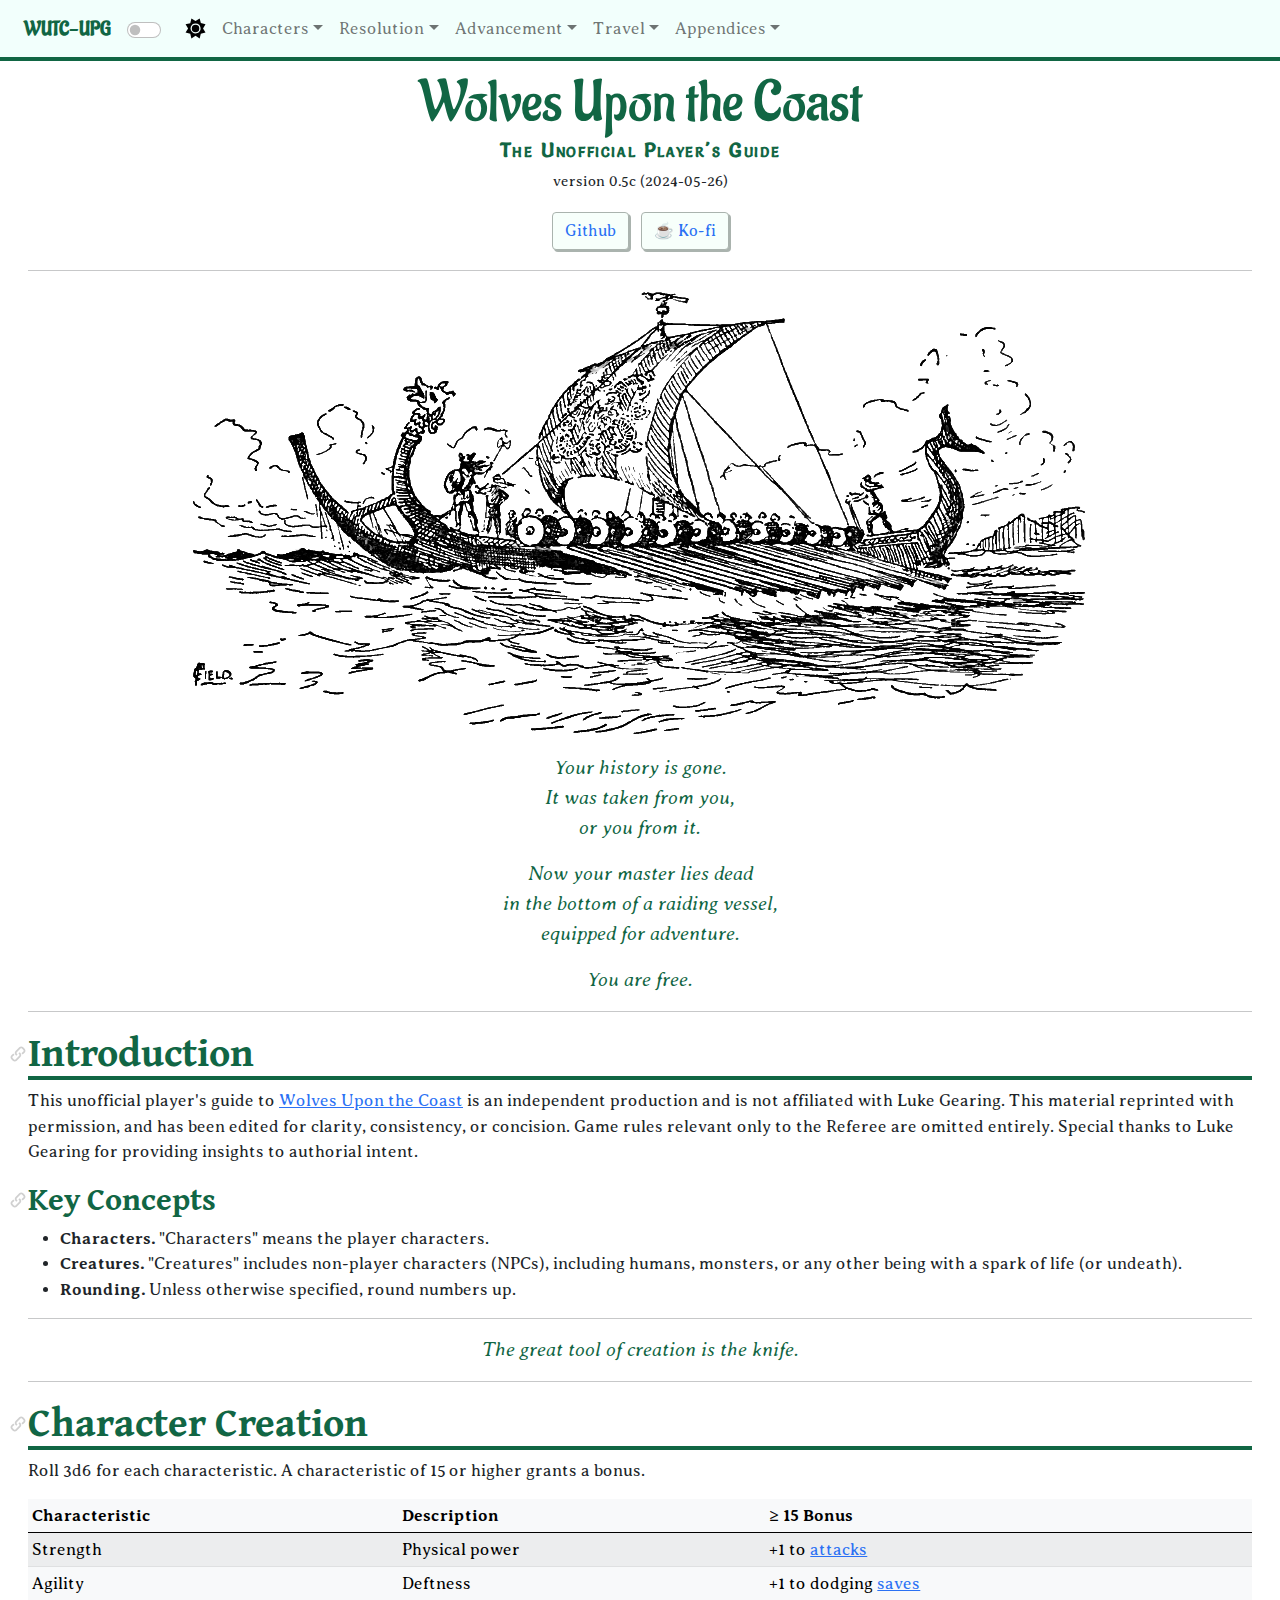
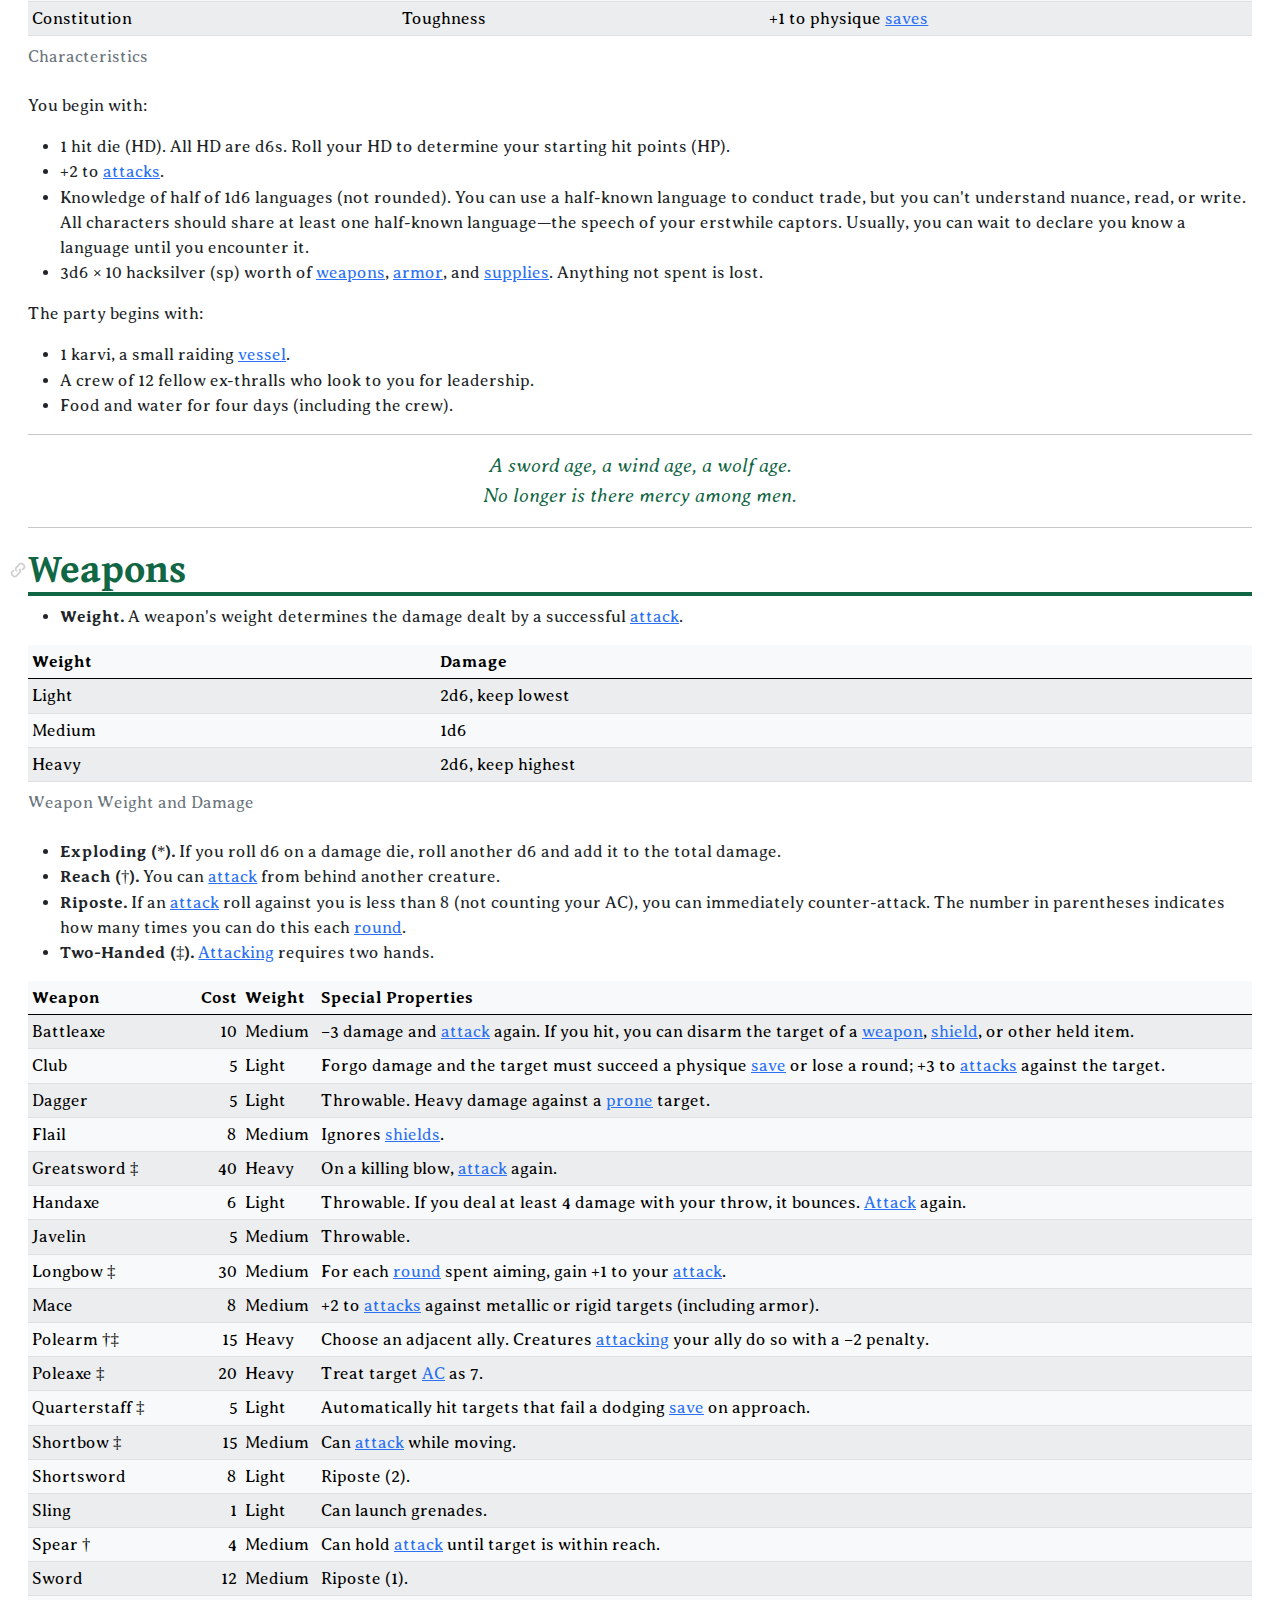
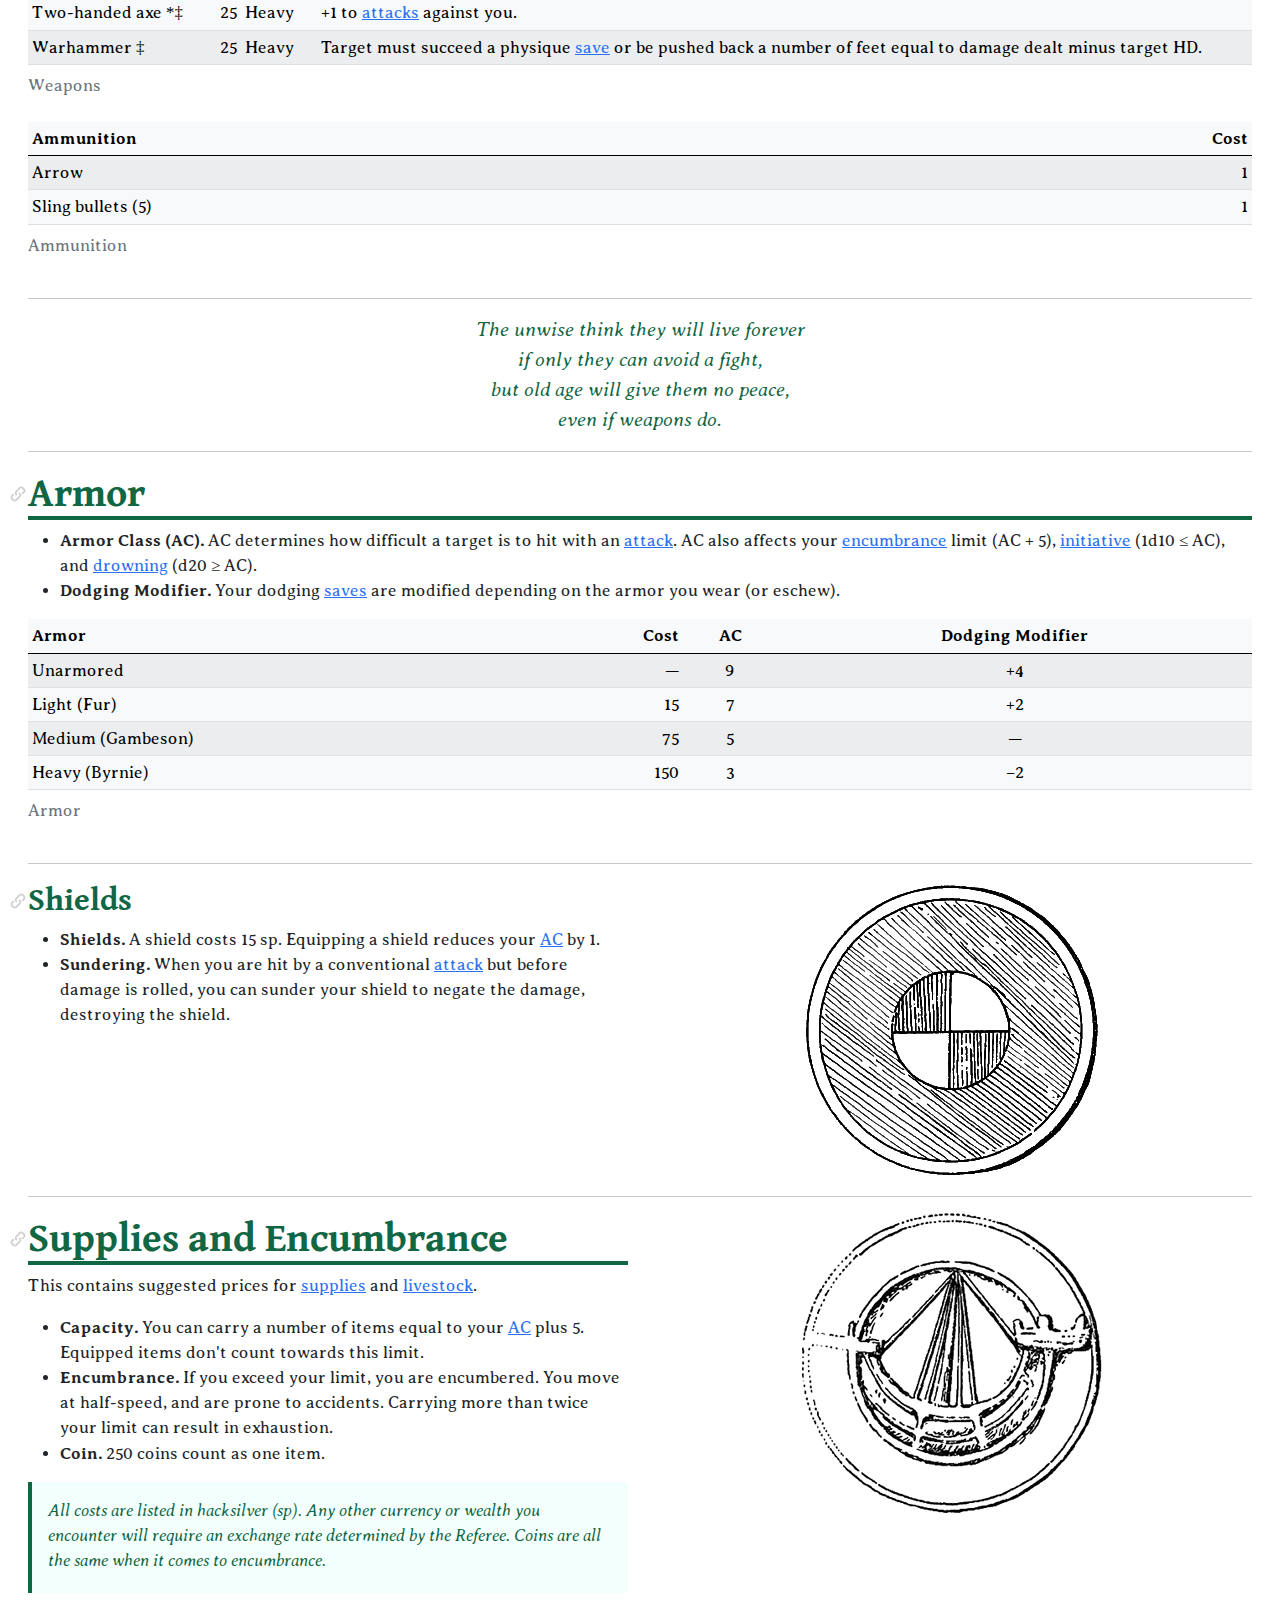
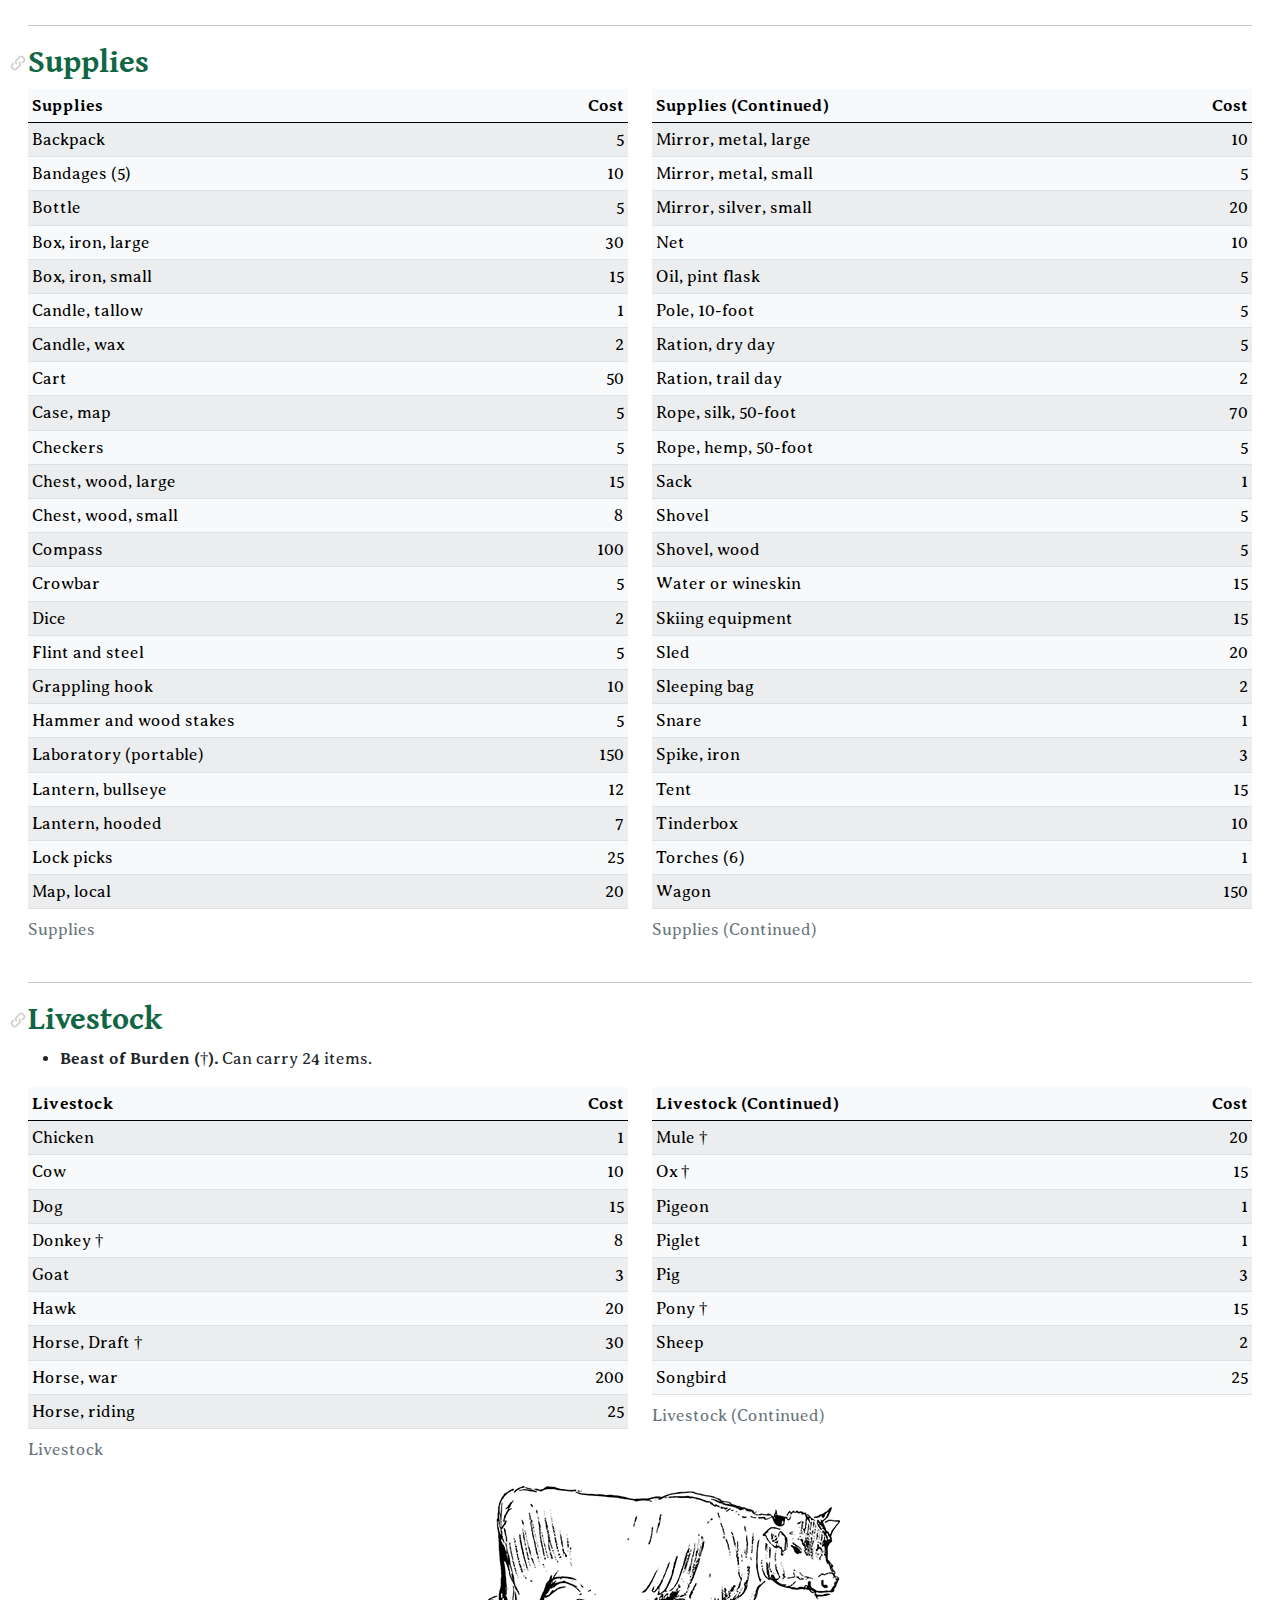
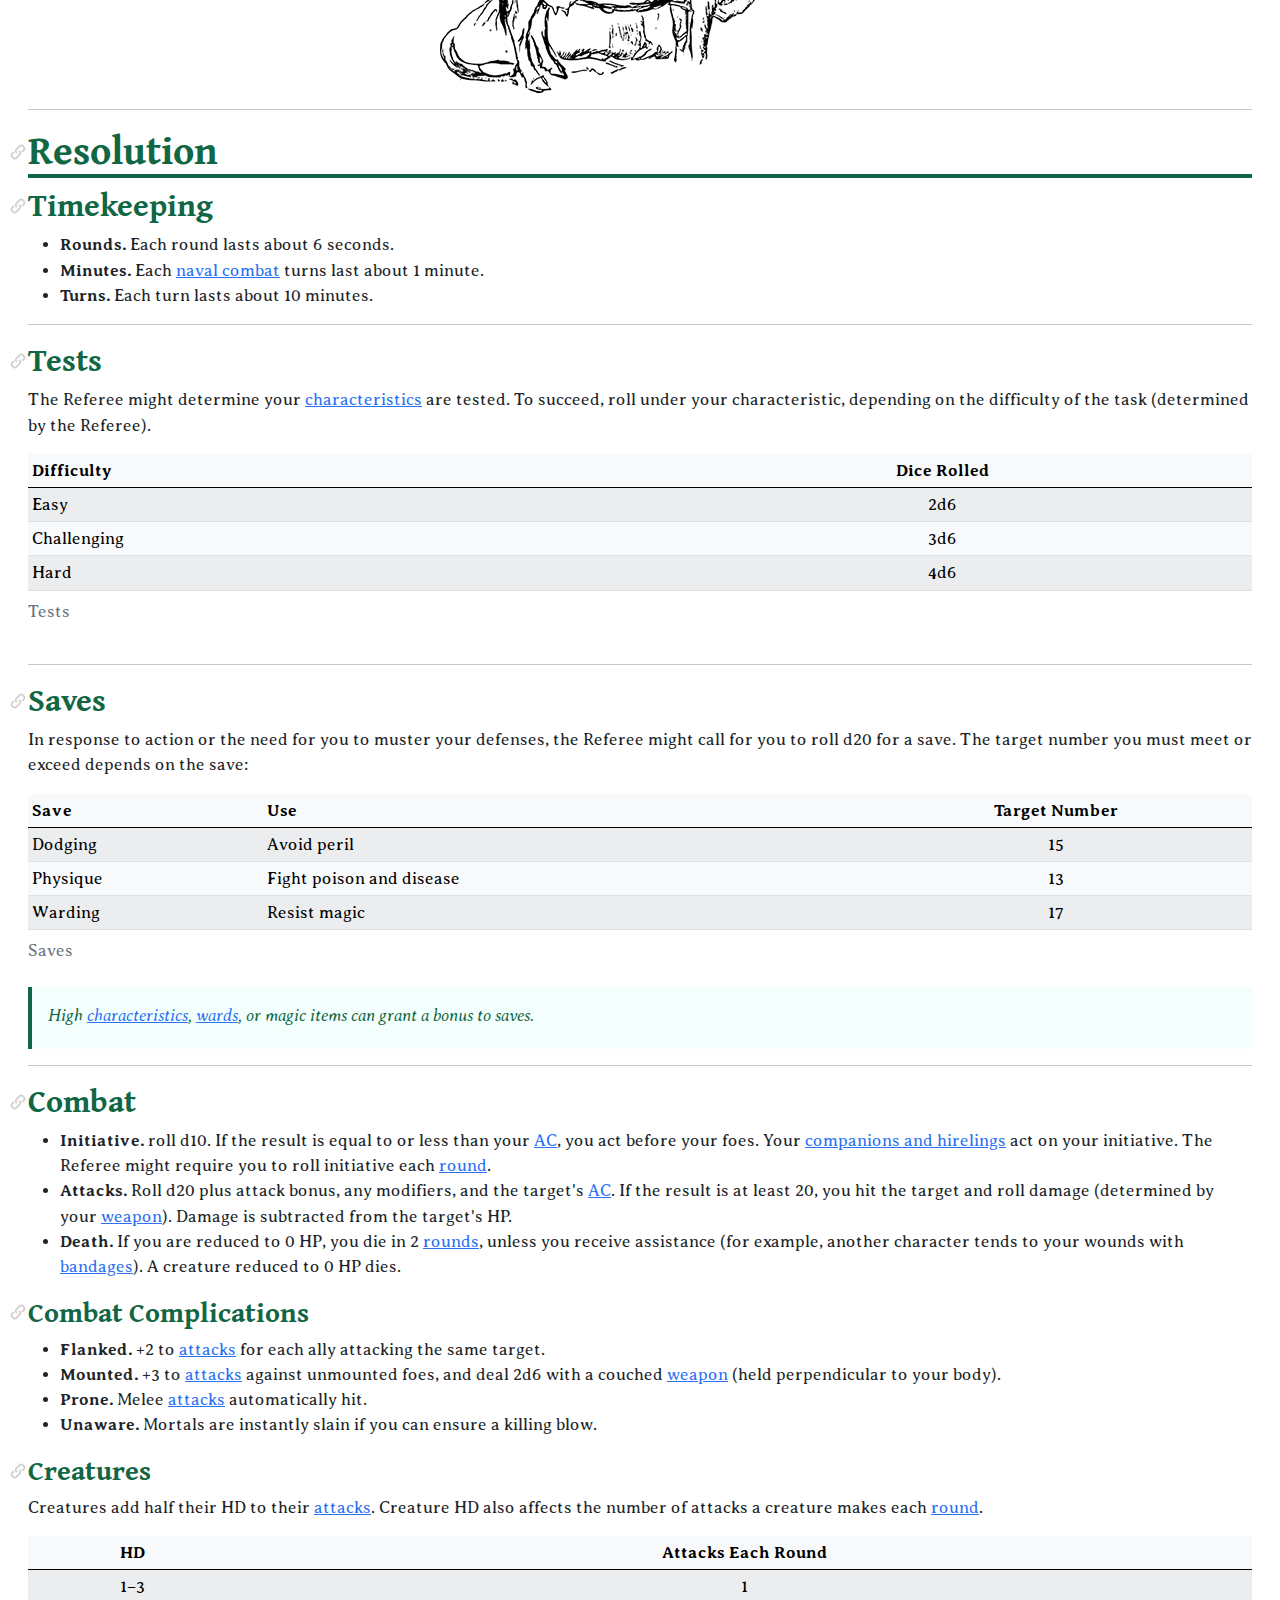
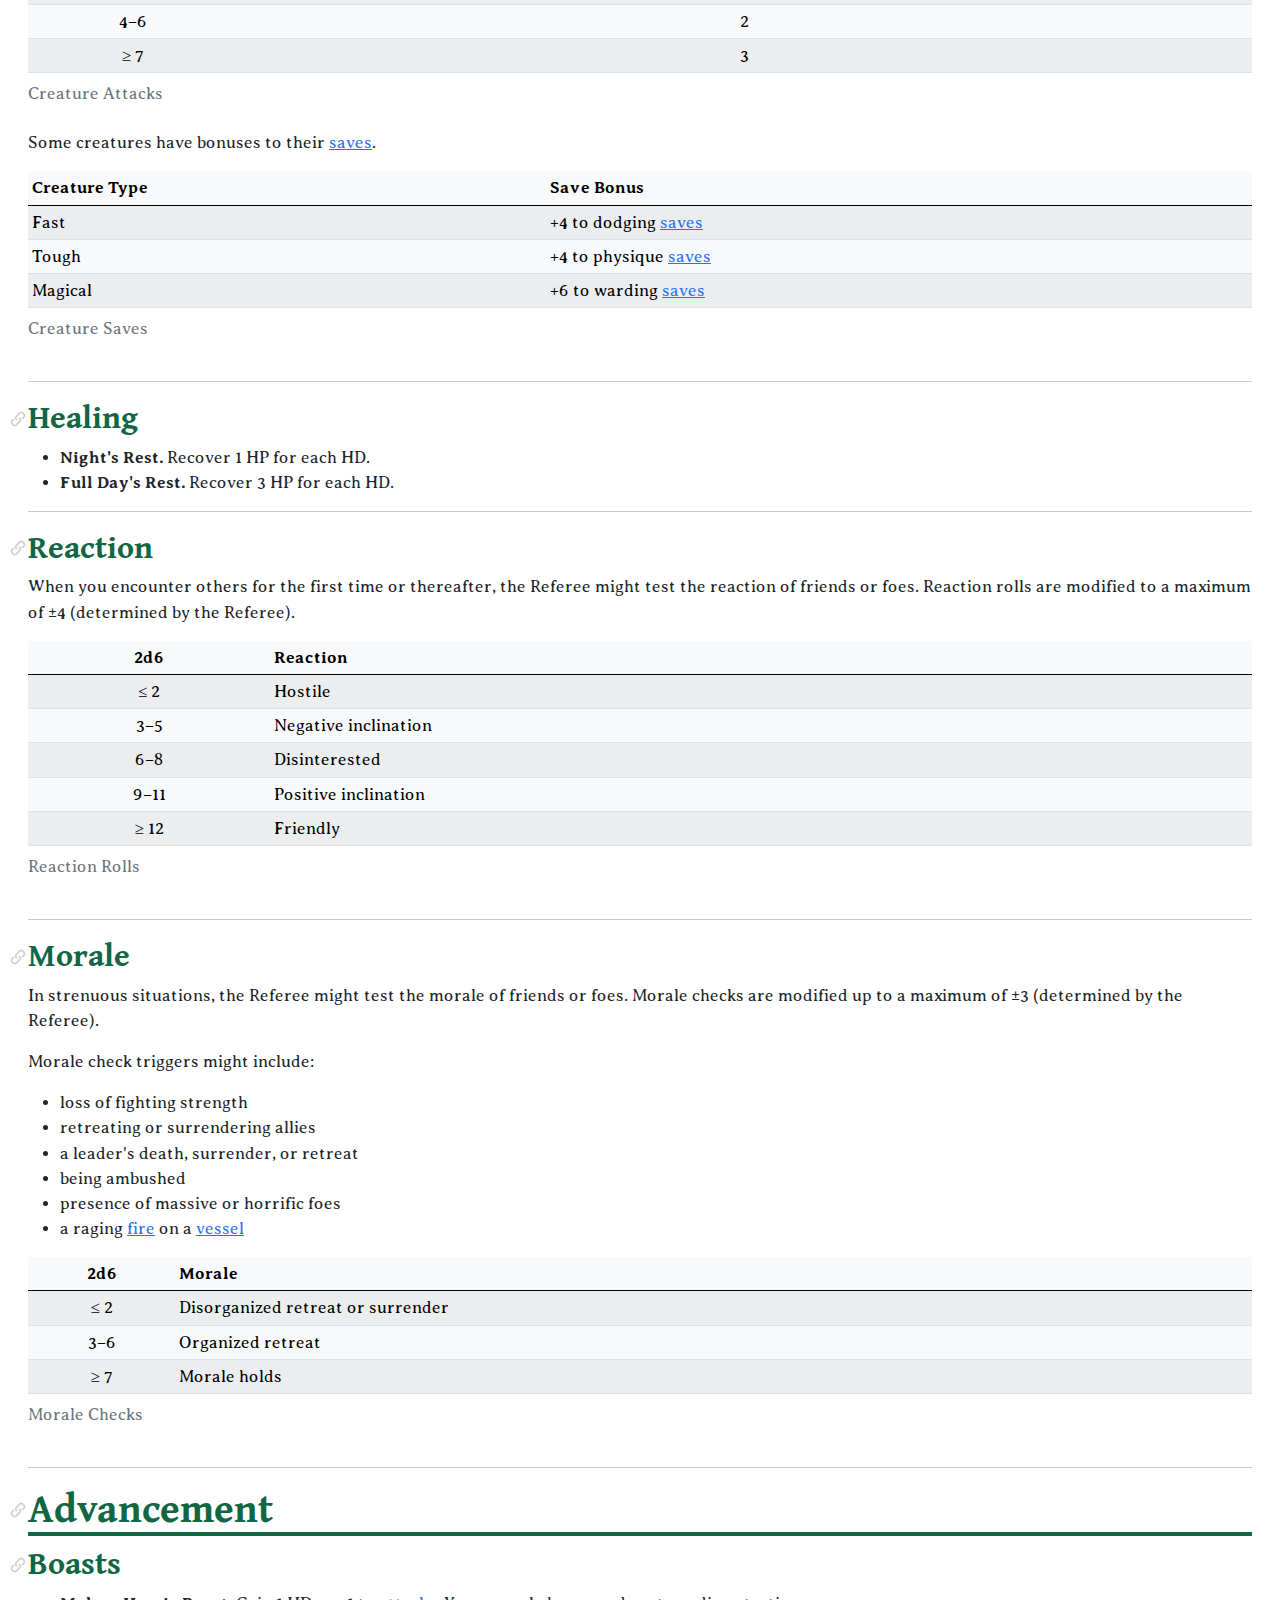
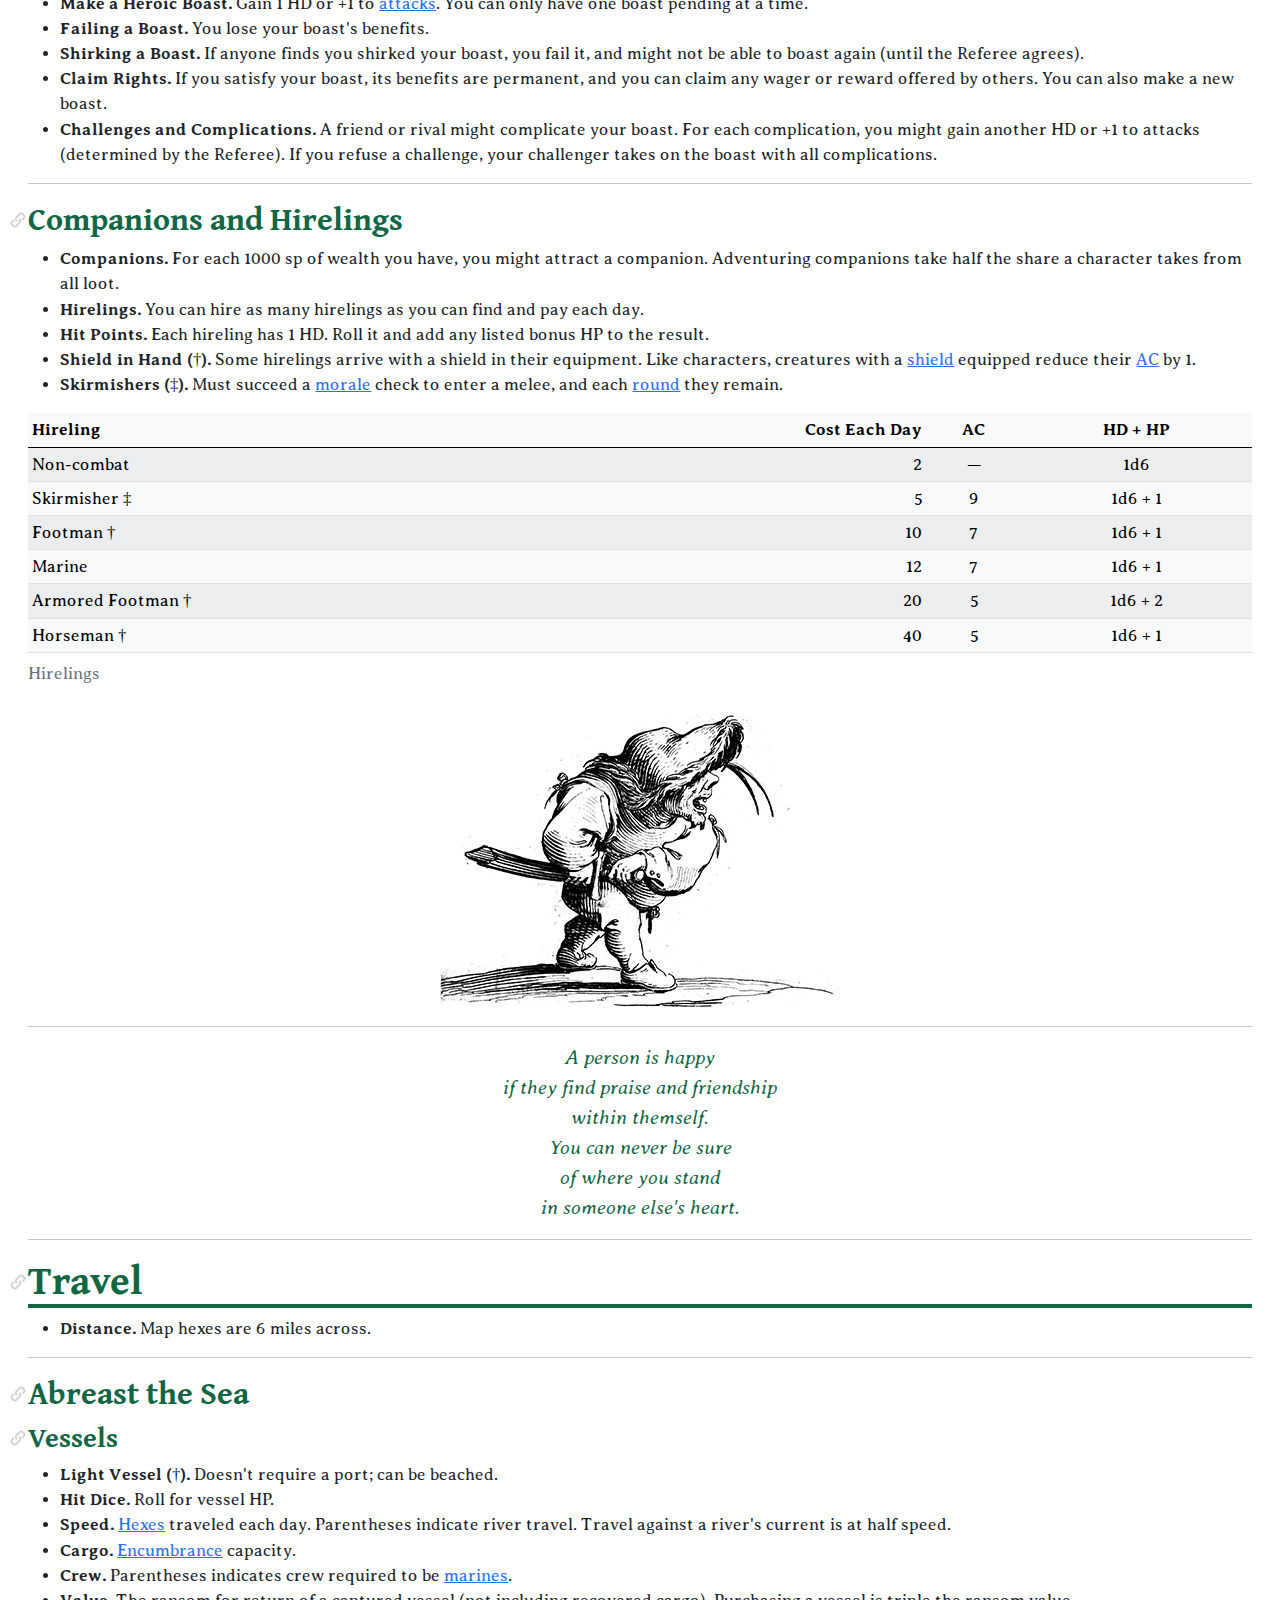
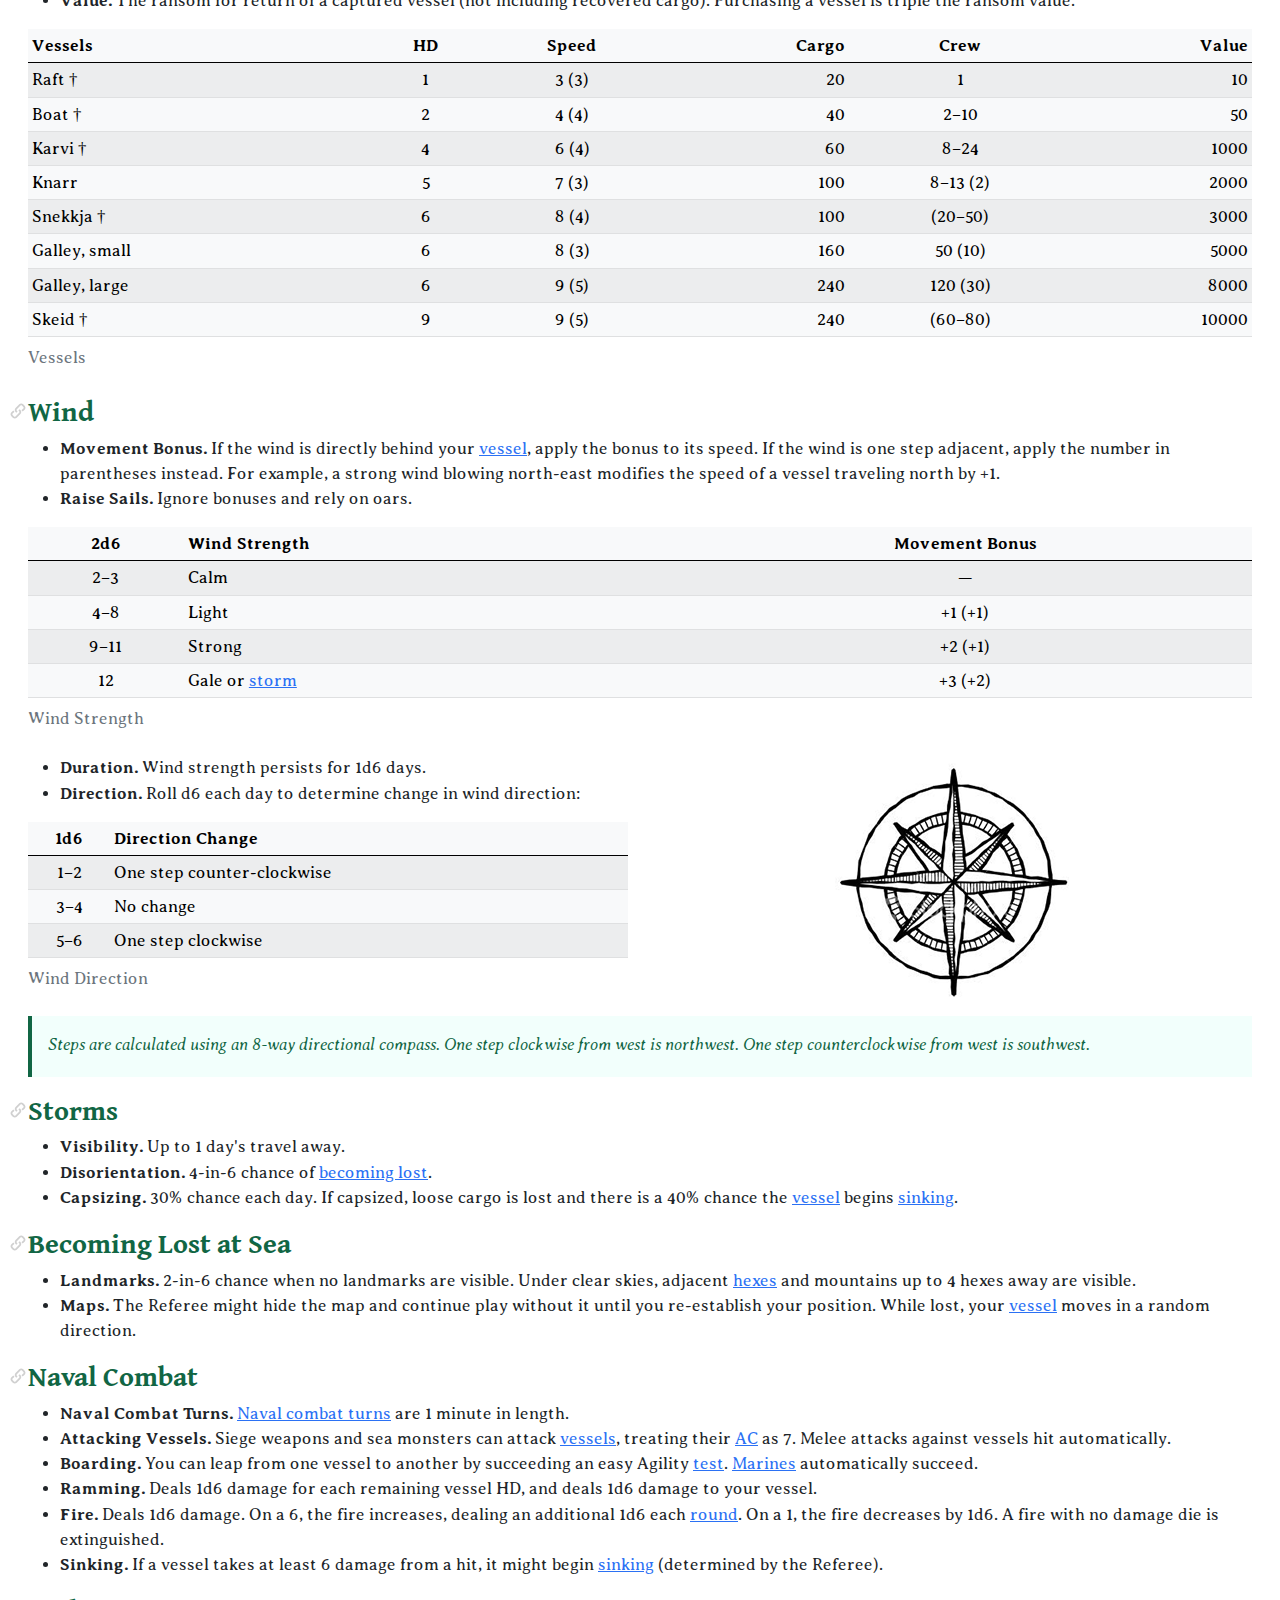
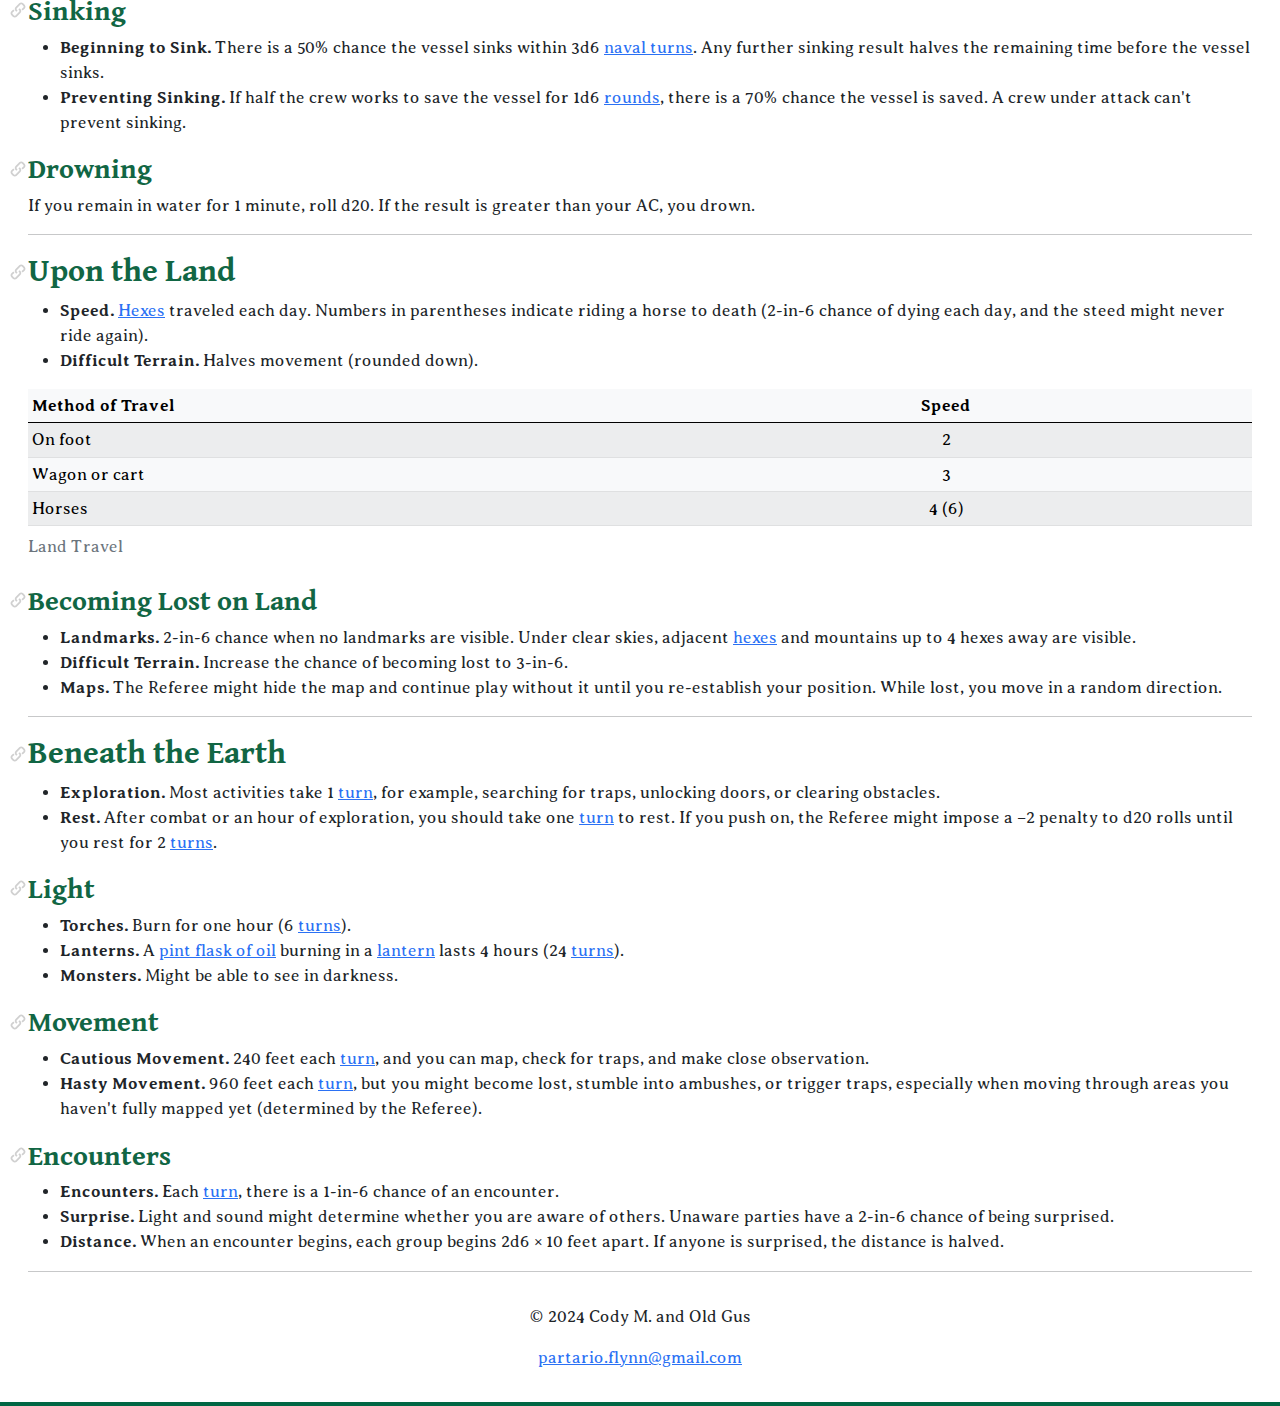
==== index.html @ c8c1fbb5 "Add files via upload" ====
<!DOCTYPE html>
<html lang="en">
<head>
	<title>Wolves Upon the Coast: The Unofficial Player's Guide</title>
	<meta property="og:type" content="website">
	<meta property="og:url" content="https://callmepartario.github.io/wutc">
	<meta property="og:title" content="Wolves Upon the Coast: The Unofficial Player's Guide">
	<meta property="og:description" content="An unoficial player's guide for Wolves Upon the Coast by Luke Gearing.">
	<meta property="og:image" content="https://upload.wikimedia.org/wikipedia/commons/8/8e/6NpLOqOsJ7.jpg">
	<meta charset="utf-8">
	<meta name="viewport" content="width=device-width, initial-scale=1, shrink-to-fit=no">
	<link rel="stylesheet" href="css/bootstrap.min.css">
	<link rel="stylesheet" href="css/wutc.css">
	<link rel="manifest" href="manifest.json">
	<link rel="apple-touch-icon" sizes="180x180" href="icon/apple-touch-icon.png">
	<link rel="icon" type="image/png" sizes="32x32" href="icon/favicon-32x32.png">
	<link rel="icon" type="image/png" sizes="16x16" href="icon/favicon-16x16.png">
	<meta name="theme-color" content="#625">
</head>
<body class="theme-light">
<nav id="wutc-navbar" class="container-xxl navbar navbar-expand-md navbar-light theme-light sticky-top wutc-navbar">
	<div class="container-xxl">
		<a class="navbar-brand" href="#top">WUTC-UPG</a>
		<div class="form-check form-switch ms-auto mt-2 me-2 float-end" aria-hidden="true">
			<label class="form-check-label ms-3" for="lightSwitch">
				<img class="wutc-icon img-light d-block" src="images/mode-sun.svg" alt="Light Mode">
				<img class="wutc-icon img-dark d-block" src="images/mode-moon.svg" alt="Dark Mode">
			</label>
			<input class="form-check-input" type="checkbox" id="lightSwitch">
		</div>
		<button class="navbar-toggler" type="button" data-bs-toggle="collapse" data-bs-target="#navbarNavDarkDropdown" aria-controls="navbarNavDarkDropdown" aria-expanded="false" aria-label="Toggle navigation">
		<span class="navbar-toggler-icon"></span>
		</button>
		<div class="collapse navbar-collapse" id="navbarNavDarkDropdown">
			<ul class="navbar-nav">
				<li class="nav-item dropdown">
					<a class="nav-link dropdown-toggle" href="#" id="wutc-navbar-characters" role="button" data-bs-toggle="dropdown" aria-expanded="false">Characters</a>
					<ul class="dropdown-menu dropdown-menu-light theme-light" aria-labelledby="wutc-navbar-characters">
						<li><a class="dropdown-item wutc-nav" href="#characters">Character Creation</a></li>
						<li><a class="dropdown-item wutc-nav" href="#weapons">Weapons</a></li>
						<li><a class="dropdown-item wutc-nav" href="#armor">Armor</a></li>
						<li><a class="dropdown-item wutc-nav" href="#supplies-and-encumbrance">Supplies and Encumbrance</a></li>
						<li><a class="dropdown-item wutc-nav" href="#livestock">Livestock</a></li>
					</ul>
				</li>
				<li class="nav-item dropdown">
					<a class="nav-link dropdown-toggle" href="#" id="wutc-navbar-resolution-tools" role="button" data-bs-toggle="dropdown" aria-expanded="false">Resolution</a>
					<ul class="dropdown-menu dropdown-menu-light theme-light" aria-labelledby="wutc-navbar-resolution-tools">
						<li><a class="dropdown-item wutc-nav" href="#timekeeping">Timekeeping</a></li>
						<li><a class="dropdown-item wutc-nav" href="#tests">Tests</a></li>
						<li><a class="dropdown-item wutc-nav" href="#saves">Saves</a></li>
						<li><a class="dropdown-item wutc-nav" href="#combat">Combat</a></li>
						<li><a class="dropdown-item wutc-nav" href="#healing">Healing</a></li>
						<li><a class="dropdown-item wutc-nav" href="#reaction">Reaction</a></li>
						<li><a class="dropdown-item wutc-nav" href="#morale">Morale</a></li>
					</ul>
				</li>
				<li class="nav-item dropdown">
					<a class="nav-link dropdown-toggle" href="#" id="wutc-navbar-advancement" role="button" data-bs-toggle="dropdown" aria-expanded="false">Advancement</a>
					<ul class="dropdown-menu dropdown-menu-light theme-light" aria-labelledby="wutc-navbar-advancement">
						<li><a class="dropdown-item wutc-nav" href="#boasts">Boasts</a></li>
						<li><a class="dropdown-item wutc-nav" href="#companions-and-hirelings">Companions and Hirelings</a></li>
					</ul>
				</li>
				<li class="nav-item dropdown">
					<a class="nav-link dropdown-toggle" href="#" id="wutc-navbar-travel" role="button" data-bs-toggle="dropdown" aria-expanded="false">Travel</a>
					<ul class="dropdown-menu dropdown-menu-light theme-light" aria-labelledby="wutc-navbar-travel">
						<li><a class="dropdown-item wutc-nav" href="#abreast-the-sea">Abreast the Sea</a></li>
						<li><a class="dropdown-item wutc-nav" href="#upon-the-land">Upon the Land</a></li>
						<li><a class="dropdown-item wutc-nav" href="#beneath-the-earth">Beneath the Earth</a></li>
					</ul>
				</li>
				<li class="nav-item dropdown">
					<a class="nav-link dropdown-toggle" href="#" id="wutc-navbar-magic" role="button" data-bs-toggle="dropdown" aria-expanded="false">Appendices</a>
					<ul class="dropdown-menu dropdown-menu-light theme-light" aria-labelledby="wutc-navbar-magic">
						<li><a class="dropdown-item wutc-nav" href="magic.html">Magic</a></li>
					</ul>
				</li>
			</ul>
		</div>
	</div>
</nav>
<div class="container-xxl mb-1 print-across theme-light" id="wutc-content">
<main class="ps-3 pe-3">
<div class="theme-light">
<h1 class="pt-2 text-center" id="top">
	Wolves Upon the Coast
	<span class="wutc-subtitle">The Unofficial Player's Guide</span>
</h1>
<p class="small text-center">version 0.5c (2024-05-26)</p>
<ul class="list-inline text-center">
	<!--
	<li class="list-inline-item"><a class="btn btn-light mt-1 mb-1 theme-light border text-white" href="/pdfs/">Download PDF</a></li>
	-->
	<li class="list-inline-item"><a class="btn btn-light mt-1 mb-1 theme-light border text-white" href="https://github.com/callmepartario/wutc">Github</a></li>
	<li class="list-inline-item"><a class="btn btn-light mt-1 mb-1 theme-light border text-white" href="https://ko-fi.com/oldgus">&#9749; Ko-fi</a></li>
</ul>
<hr>

<div class="text-center mb-3">
	<img class="img-fluid wutc-image" src="images/vessel.webp" alt="Illustration: a viking vessel">	
</div>
<p class="wutc-quote">
	<span class="d-block">Your history is gone. </span>
	<span class="d-block">It was taken from you, </span>
	<span class="d-block">or you from it. </span>
	<span class="d-block mt-3">Now your master lies dead </span>
	<span class="d-block">in the bottom of a raiding vessel, </span>
	<span class="d-block">equipped for adventure. </span>
	<span class="d-block mt-3">You are free.</span>
</p>
<hr>

<h2 id="introduction">Introduction<a class="wutc-header-anchor" href="#introduction" title="Permalink" aria-hidden="true"></a></h2>
<p>This unofficial player's guide to <a href="https://lukegearing.blot.im/wolves-upon-the-coast">Wolves Upon the Coast</a> is an independent production and is not affiliated with Luke Gearing. This material reprinted with permission, and has been edited for clarity, consistency, or concision. Game rules relevant only to the Referee are omitted entirely. Special thanks to Luke Gearing for providing insights to authorial intent.</p>
<h3 id="key-concepts">Key Concepts<a class="wutc-header-anchor" href="#key-concepts" title="Permalink" aria-hidden="true"></a></h3>
<ul>
	<li><strong>Characters.</strong> "Characters" means the player characters.</li>
	<li><strong>Creatures.</strong> "Creatures" includes non-player characters (NPCs), including humans, monsters, or any other being with a spark of life (or undeath).</li>
	<li><strong>Rounding.</strong> Unless otherwise specified, round numbers up.</li>
</ul>
<hr>

<p class="wutc-quote">The great tool of creation is the knife.</p>
<hr>

<h2 id="characters">Character Creation<a class="wutc-header-anchor" href="#characters" title="Permalink" aria-hidden="true"></a></h2>
<p>Roll 3d6 for each characteristic. A characteristic of 15 or higher grants a bonus.</p>
<div class="table-responsive"><table class="table table-light table-striped table-sm">
	<caption>Characteristics</caption>
	<thead>
		<tr>
			<th class="vertical-align-bottom" scope="col">Characteristic</th>
			<th class="vertical-align-bottom" scope="col">Description</th>
			<th class="vertical-align-bottom" scope="col">&ge; 15 Bonus</th>
		</tr>
	</thead>
	<tbody>
		<tr>
			<th class="fw-normal" scope="row">Strength</th>
			<td>Physical power</td>
			<td>+1 to <a href="#combat">attacks</a></td>
		</tr>
		<tr>
			<th class="fw-normal" scope="row">Agility</th>
			<td>Deftness</td>
			<td>+1 to dodging <a href="#saves">saves</a></td>
		</tr>
		<tr>
			<th class="fw-normal" scope="row">Constitution</th>
			<td>Toughness</td>
			<td>+1 to physique <a href="#saves">saves</a></td>
		</tr>
	</tbody>
</table></div>
<p>You begin with:</p>
<ul>
	<li>1 hit die (HD). All HD are d6s. Roll your HD to determine your starting hit points (HP).</li>
	<li>+2 to <a href="#combat">attacks</a>.</li>
	<li>Knowledge of half of 1d6 languages (not rounded). You can use a half-known language to conduct trade, but you can't understand nuance, read, or write. All characters should share at least one half-known language&mdash;the speech of your erstwhile captors. Usually, you can wait to declare you know a language until you encounter it.</li>
	<li>3d6 &times; 10 hacksilver (sp) worth of <a href="#weapons">weapons</a>, <a href="#armor">armor</a>, and <a href="#supplies">supplies</a>. Anything not spent is lost.</li>
</ul>
<p>The party begins with:</p>
<ul>
	<li>1 karvi, a small raiding <a href="#vessels">vessel</a>.</li>
	<li>A crew of 12 fellow ex-thralls who look to you for leadership.</li>
	<li>Food and water for four days (including the crew).</li>
</ul>
<hr>
<p class="wutc-quote">
	<span class="d-block">A sword age, a wind age, a wolf age. </span>
	<span class="d-block">No longer is there mercy among men.</span>
<hr>

<h2 id="weapons">Weapons<a class="wutc-header-anchor" href="#weapons" title="Permalink" aria-hidden="true"></a></h2>
<ul>
	<li><strong>Weight.</strong> A weapon's weight determines the damage dealt by a successful <a href="#combat">attack</a>.</li>
</ul>
<div class="table-responsive"><table class="table table-light table-striped table-sm">
	<caption>Weapon Weight and Damage</caption>
	<thead>
		<tr>
			<th class="vertical-align-bottom" scope="col">Weight</th>
			<th class="vertical-align-bottom" scope="col">Damage</th>
		</tr>
	</thead>
	<tbody>
		<tr>
			<th class="fw-normal" scope="row">Light</th>
			<td>2d6, keep lowest</td>
		</tr>
		<tr>
			<th class="fw-normal" scope="row">Medium</th>
			<td>1d6</td>
		</tr>
		<tr>
			<th class="fw-normal" scope="row">Heavy</th>
			<td>2d6, keep highest</td>
		</tr>
	</tbody>
</table></div>
<ul>
	<li><strong>Exploding (<span class="wutc-symbol">*</span>).</strong> If you roll d6 on a damage die, roll another d6 and add it to the total damage.</li>
	<li><strong>Reach (<span class="wutc-symbol">&dagger;</span>).</strong> You can <a href="#combat">attack</a> from behind another creature.</li>
	<li><strong>Riposte.</strong> If an <a href="#combat">attack</a> roll against you is less than 8 (not counting your AC), you can immediately counter-attack. The number in parentheses indicates how many times you can do this each <a href="#timekeeping">round</a>.</li>
	<li><strong>Two-Handed (<span class="wutc-symbol">&ddagger;</span>).</strong> <a href="#combat">Attacking</a> requires two hands.</li>
</ul>
<div class="table-responsive"><table class="table table-light table-striped table-sm">
	<caption>Weapons</caption>
	<thead>
		<tr>
			<th class="vertical-align-bottom" scope="col">Weapon</th>
			<th class="vertical-align-bottom text-end" scope="col">Cost</th>
			<th class="vertical-align-bottom" scope="col">Weight</th>
			<th class="vertical-align-bottom" scope="col">Special Properties</th>
		</tr>
	</thead>
	<tbody>
		<tr>
			<th class="fw-normal" scope="row">Battleaxe</th>
			<td class="text-end">10</td>
			<td>Medium</td>
			<td>&minus;3 damage and <a href="#combat">attack</a> again. If you hit, you can disarm the target of a <a href="#weapons">weapon</a>, <a href="#shield">shield</a>, or other held item.</td>
		</tr>
		<tr>
			<th class="fw-normal" scope="row">Club</th>
			<td class="text-end">5</td>
			<td>Light</td>
			<td>Forgo damage and the target must succeed a physique <a href="#saves">save</a> or lose a round; +3 to <a href="#combat">attacks</a> against  the target.</td>
		</tr>
		<tr>
			<th class="fw-normal" scope="row">Dagger</th>
			<td class="text-end">5</td>
			<td>Light</td>
			<td>Throwable. Heavy damage against a <a href="#combat-complications">prone</a> target.</td>
		</tr>
		<tr>
			<th class="fw-normal" scope="row">Flail</th>
			<td class="text-end">8</td>
			<td>Medium</td>
			<td>Ignores <a href="#shields">shields</a>.</td>
		</tr>
		<tr>
			<th class="fw-normal" scope="row">Greatsword <span class="wutc-symbol">&ddagger;</span></th>
			<td class="text-end">40</td>
			<td>Heavy</td>
			<td>On a killing blow, <a href="#combat">attack</a> again.</td>
		</tr>
		<tr>
			<th class="fw-normal" scope="row">Handaxe</th>
			<td class="text-end">6</td>
			<td>Light</td>
			<td>Throwable. If you deal at least 4 damage with your throw, it bounces. <a href="#combat">Attack</a> again.</td>
		</tr>
		<tr>
			<th class="fw-normal" scope="row">Javelin</th>
			<td class="text-end">5</td>
			<td>Medium</td>
			<td>Throwable.</td>
		</tr>
		<tr>
			<th class="fw-normal" scope="row">Longbow <span class="wutc-symbol">&ddagger;</span></th>
			<td class="text-end">30</td>
			<td>Medium</td>
			<td>For each <a href="#timekeeping">round</a> spent aiming, gain +1 to your <a href="#combat">attack</a>.</td>
		</tr>
		<tr>
			<th class="fw-normal" scope="row">Mace</th>
			<td class="text-end">8</td>
			<td>Medium</td>
			<td>+2 to <a href="#combat">attacks</a> against metallic or rigid targets (including armor).</td>
		</tr>
		<tr>
			<th class="fw-normal" scope="row">Polearm <span class="wutc-symbol">&dagger;</span><span class="wutc-symbol">&ddagger;</span></th>
			<td class="text-end">15</td>
			<td>Heavy</td>
			<td>Choose an adjacent ally. Creatures <a href="#combat">attacking</a> your ally do so with a &minus;2 penalty.</td>
		</tr>
		<tr>
			<th class="fw-normal" scope="row">Poleaxe <span class="wutc-symbol">&ddagger;</span></th>
			<td class="text-end">20</td>
			<td>Heavy</td>
			<td>Treat target <a href="#armor">AC</a> as 7.</td>
		</tr>
		<tr>
			<th class="fw-normal" scope="row">Quarterstaff <span class="wutc-symbol">&ddagger;</span></th>
			<td class="text-end">5</td>
			<td>Light</td>
			<td>Automatically hit targets that fail a dodging <a href="#saves">save</a> on approach.</td>
		</tr>
		<tr>
			<th class="fw-normal" scope="row">Shortbow <span class="wutc-symbol">&ddagger;</span></th>
			<td class="text-end">15</td>
			<td>Medium</td>
			<td>Can <a href="#combat">attack</a> while moving.</td>
		</tr>
		<tr>
			<th class="fw-normal" scope="row">Shortsword</th>
			<td class="text-end">8</td>
			<td>Light</td>
			<td>Riposte (2).</td>
		</tr>
		<tr>
			<th class="fw-normal" scope="row">Sling</th>
			<td class="text-end">1</td>
			<td>Light</td>
			<td>Can launch grenades.</td>
		</tr>
		<tr>
			<th class="fw-normal" scope="row">Spear <span class="wutc-symbol">&dagger;</span></th>
			<td class="text-end">4</td>
			<td>Medium</td>
			<td>Can hold <a href="#combat">attack</a> until target is within reach.</td>
		</tr>
		<tr>
			<th class="fw-normal" scope="row">Sword</th>
			<td class="text-end">12</td>
			<td>Medium</td>
			<td>Riposte (1).</td>
		</tr>
		<tr>
			<th class="fw-normal" scope="row">Two-handed axe <span class="wutc-symbol">*</span><span class="wutc-symbol">&ddagger;</span></th>
			<td class="text-end">25</td>
			<td>Heavy</td>
			<td>+1 to <a href="#combat">attacks</a> against you.</td>
		</tr>
		<tr>
			<th class="fw-normal" scope="row">Warhammer <span class="wutc-symbol">&ddagger;</span></th>
			<td class="text-end">25</td>
			<td>Heavy</td>
			<td>Target must succeed a physique <a href="#saves">save</a> or be pushed back a number of feet equal to damage dealt minus target HD.</td>
		</tr>
	</tbody>
</table></div>
<div class="table-responsive"><table class="table table-light table-striped table-sm">
	<caption>Ammunition</caption>
	<thead>
		<tr>
			<th class="vertical-align-bottom" scope="col">Ammunition</th>
			<th class="vertical-align-bottom text-end" scope="col">Cost</th>
		</tr>
	</thead>
	<tbody>
		<tr>
			<th class="fw-normal" scope="row">Arrow</th>
			<td class="text-end">1</td>
		</tr>
		<tr>
			<th class="fw-normal" scope="row">Sling bullets (5)</th>
			<td class="text-end">1</td>
		</tr>
	</tbody>
</table></div>
<hr>

<p class="wutc-quote">
	<span class="d-block">The unwise think they will live forever </span>
	<span class="d-block">if only they can avoid a fight, </span>
	<span class="d-block">but old age will give them no peace, </span>
	<span class="d-block">even if weapons do.</span>
</p>
<hr>

<h2 id="armor">Armor<a class="wutc-header-anchor" href="#armor" title="Permalink" aria-hidden="true"></a></h2>
<ul>
	<li><strong>Armor Class (AC).</strong> AC determines how difficult a target is to hit with an <a href="#combat">attack</a>. AC also affects your <a href="#supplies">encumbrance</a> limit (AC + 5), <a href="#combat">initiative</a> (1d10 &le; AC), and <a href="#drowning">drowning</a> (d20 &ge; AC).</li>
	<!-- edit -->
	<li><strong>Dodging Modifier.</strong> Your dodging <a href="#saves">saves</a> are modified depending on the armor you wear (or eschew).</li>
</ul>	
<div class="table-responsive"><table class="table table-light table-striped table-sm">
	<caption>Armor</caption>
	<thead>
		<tr>
			<th class="vertical-align-bottom" scope="col">Armor</th>
			<th class="vertical-align-bottom text-end" scope="col">Cost</th>
			<th class="vertical-align-bottom text-center" scope="col">AC</th>
			<th class="vertical-align-bottom text-center" scope="col">Dodging Modifier</th>
		</tr>
	</thead>
	<tbody>
		<tr>
			<th class="fw-normal" scope="row">Unarmored</th>
			<td class="text-end">&mdash;</td>
			<td class="text-center">9</td>
			<td class="text-center">+4</td>
		</tr>
		<tr>
			<th class="fw-normal" scope="row">Light (Fur)</th>
			<td class="text-end">15</td>
			<td class="text-center">7</td>
			<td class="text-center">+2</td>
		</tr>
		<tr>
			<th class="fw-normal" scope="row">Medium (Gambeson)</th>
			<td class="text-end">75</td>
			<td class="text-center">5</td>
			<td class="text-center">&mdash;</td>
		</tr>
		<tr>
			<th class="fw-normal" scope="row">Heavy (Byrnie)</th>
			<td class="text-end">150</td>
			<td class="text-center">3</td>
			<td class="text-center">&minus;2</td>
		</tr>
	</tbody>
</table></div>
<hr>
<div class="row">
	<div class="col-md-6">
		<h3 id="shields">Shields<a class="wutc-header-anchor" href="#shields" title="Permalink" aria-hidden="true"></a></h3>
		<ul>
			<li><strong>Shields.</strong> A shield costs 15 sp. Equipping a shield reduces your <a href="#armor">AC</a> by 1.</li>
			<li><strong>Sundering.</strong> When you are hit by a conventional <a href="#combat">attack</a> but before damage is rolled, you can sunder your shield to negate the damage, destroying the shield.</li>
		</ul>
	</div>
	<div class="col-md-6">
		<div class="text-center">
			<img class="img-fluid wutc-image" src="images/shield.webp" alt="Illustration: a viking shield">	
		</div>
	</div>
</div>
<hr>

<div class="row">
	<div class="col-md-6">
		<h2 id="supplies-and-encumbrance">Supplies and Encumbrance<a class="wutc-header-anchor" href="#supplies-and-encumbrance" title="Permalink" aria-hidden="true"></a></h2>
		<p>This contains suggested prices for <a href="#supplies">supplies</a> and <a href="#livestock">livestock</a>.</p>
		<ul>
			<li><strong>Capacity.</strong> You can carry a number of items equal to your <a href="#armor">AC</a> plus 5. Equipped items don't count towards this limit.</li>
			<li><strong>Encumbrance.</strong> If you exceed your limit, you are encumbered. You move at half-speed, and are prone to accidents. Carrying more than twice your limit can result in exhaustion.</li>
			<li><strong>Coin.</strong> 250 coins count as one item.</li>
		</ul>
		<div class="wutc-sidebar theme-light pt-3 pb-1 ps-3 pe-3 mt-0 mb-3">
			<p>All costs are listed in hacksilver (sp). Any other currency or wealth you encounter will require an exchange rate determined by the Referee. Coins are all the same when it comes to encumbrance.</p>
		</div>
	</div>
	<div class="col-md-6">
		<div class="text-center">
			<img class="img-fluid wutc-image" src="images/coin.webp" alt="Illustration: coin">	
		</div>
	</div>
</div>
<hr>
<h3 id="supplies">Supplies<a class="wutc-header-anchor" href="#supplies" title="Permalink" aria-hidden="true"></a></h3>
<div class="d-none d-md-block d-sm-none">
	<div class="row">
		<div class="col-sm-6">
			<div class="table-responsive"><table class="table table-light table-striped table-sm">
				<caption>Supplies</caption>
				<thead>
					<tr>
						<th class="vertical-align-bottom" scope="col">Supplies</th>
						<th class="vertical-align-bottom text-end" scope="col">Cost</th>
					</tr>
				</thead>
				<tbody>
					<tr>
						<td>Backpack</td>
						<td class="text-end">5</td>
					</tr>
					<tr>
						<td>Bandages (5)</td>
						<td class="text-end">10</td>
					</tr>
					<tr>
						<td>Bottle</td>
						<td class="text-end">5</td>
					</tr>
					<tr>
						<td>Box, iron, large</td>
						<td class="text-end">30</td>
					</tr>
					<tr>
						<td>Box, iron, small</td>
						<td class="text-end">15</td>
					</tr>
					<tr>
						<td>Candle, tallow</td>
						<td class="text-end">1</td>
					</tr>
					<tr>
						<td>Candle, wax</td>
						<td class="text-end">2</td>
					</tr>
					<tr>
						<td>Cart</td>
						<td class="text-end">50</td>
					</tr>
					<tr>
						<td>Case, map</td>
						<td class="text-end">5</td>
					</tr>
					<tr>
						<td>Checkers</td>
						<td class="text-end">5</td>
					</tr>
					<tr>
						<td>Chest, wood, large</td>
						<td class="text-end">15</td>
					</tr>
					<tr>
						<td>Chest, wood, small</td>
						<td class="text-end">8</td>
					</tr>
					<tr>
						<td>Compass</td>
						<td class="text-end">100</td>
					</tr>
					<tr>
						<td>Crowbar</td>
						<td class="text-end">5</td>
					</tr>
					<tr>
						<td>Dice</td>
						<td class="text-end">2</td>
					</tr>
					<tr>
						<td>Flint and steel</td>
						<td class="text-end">5</td>
					</tr>
					<tr>
						<td>Grappling hook</td>
						<td class="text-end">10</td>
					</tr>
					<tr>
						<td>Hammer and wood stakes</td>
						<td class="text-end">5</td>
					</tr>
					<tr>
						<td>Laboratory (portable)</td>
						<td class="text-end">150</td>
					</tr>
					<tr>
						<td>Lantern, bullseye</td>
						<td class="text-end">12</td>
					</tr>
					<tr>
						<td>Lantern, hooded</td>
						<td class="text-end">7</td>
					</tr>
					<tr>
						<td>Lock picks</td>
						<td class="text-end">25</td>
					</tr>
					<tr>
						<td>Map, local</td>
						<td class="text-end">20</td>
					</tr>
				</tbody>
			</table></div>
		</div>
		<div class="col-sm-6">
			<div class="table-responsive"><table class="table table-light table-striped table-sm">
				<caption>Supplies (Continued)</caption>
				<thead>
					<tr>
						<th class="vertical-align-bottom" scope="col">Supplies (Continued)</th>
						<th class="vertical-align-bottom text-end" scope="col">Cost</th>
					</tr>
				</thead>
				<tbody>
					<tr>
						<td>Mirror, metal, large</td>
						<td class="text-end">10</td>
					</tr>
					<tr>
						<td>Mirror, metal, small</td>
						<td class="text-end">5</td>
					</tr>
					<tr>
						<td>Mirror, silver, small</td>
						<td class="text-end">20</td>
					</tr>
					<tr>
						<td>Net</td>
						<td class="text-end">10 </td>
					</tr>
					<tr>
						<td>Oil, pint flask</td>
						<td class="text-end">5</td>
					</tr>
					<tr>
						<td>Pole, 10-foot</td>
						<td class="text-end">5</td>
					</tr>
					<tr>
						<td>Ration, dry day</td>
						<td class="text-end">5</td>
					</tr>
					<tr>
						<td>Ration, trail day</td>
						<td class="text-end">2</td>
					</tr>
					<tr>
						<td>Rope, silk, 50-foot</td>
						<td class="text-end">70</td>
					</tr>
					<tr>
						<td>Rope, hemp, 50-foot</td>
						<td class="text-end">5</td>
					</tr>
					<tr>
						<td>Sack</td>
						<td class="text-end">1</td>
					</tr>
					<tr>
						<td>Shovel</td>
						<td class="text-end">5</td>
					</tr>
					<tr>
						<td>Shovel, wood</td>
						<td class="text-end">5</td>
					</tr>
					<tr>
						<td>Water or wineskin</td>
						<td class="text-end">15</td>
					</tr>
					<tr>
						<td>Skiing equipment</td>
						<td class="text-end">15</td>
					</tr>
					<tr>
						<td>Sled</td>
						<td class="text-end">20</td>
					</tr>
					<tr>
						<td>Sleeping bag</td>
						<td class="text-end">2</td>
					</tr>
					<tr>
						<td>Snare</td>
						<td class="text-end">1</td>
					</tr>
					<tr>
						<td>Spike, iron</td>
						<td class="text-end">3</td>
					</tr>
					<tr>
						<td>Tent</td>
						<td class="text-end">15</td>
					</tr>
					<tr>
						<td>Tinderbox</td>
						<td class="text-end">10</td>
					</tr>
					<tr>
						<td>Torches (6)</td>
						<td class="text-end">1</td>
					</tr>
					<tr>
						<td>Wagon</td>
						<td class="text-end">150</td>
					</tr>
				</tbody>
			</table></div>
		</div>
	</div>
</div>
<div class="d-block d-md-none">
	<div class="row">
		<div class="col">
			<div class="table-responsive"><table class="table table-light table-striped table-sm">
				<caption>Supplies</caption>
				<thead>
					<tr>
						<th class="vertical-align-bottom" scope="col">Supplies</th>
						<th class="vertical-align-bottom text-end" scope="col">Cost</th>
					</tr>
				</thead>
				<tbody>
					<tr>
						<td>Backpack</td>
						<td class="text-end">5</td>
					</tr>
					<tr>
						<td>Bandages (5)</td>
						<td class="text-end">10</td>
					</tr>
					<tr>
						<td>Bottle</td>
						<td class="text-end">5</td>
					</tr>
					<tr>
						<td>Box, iron, large</td>
						<td class="text-end">30</td>
					</tr>
					<tr>
						<td>Box, iron, small</td>
						<td class="text-end">15</td>
					</tr>
					<tr>
						<td>Candle, tallow</td>
						<td class="text-end">1</td>
					</tr>
					<tr>
						<td>Candle, wax</td>
						<td class="text-end">2</td>
					</tr>
					<tr>
						<td>Cart</td>
						<td class="text-end">50</td>
					</tr>
					<tr>
						<td>Case, map</td>
						<td class="text-end">5</td>
					</tr>
					<tr>
						<td>Checkers</td>
						<td class="text-end">5</td>
					</tr>
					<tr>
						<td>Chest, wood, large</td>
						<td class="text-end">15</td>
					</tr>
					<tr>
						<td>Chest, wood, small</td>
						<td class="text-end">8</td>
					</tr>
					<tr>
						<td>Compass</td>
						<td class="text-end">100</td>
					</tr>
					<tr>
						<td>Crowbar</td>
						<td class="text-end">5</td>
					</tr>
					<tr>
						<td>Dice</td>
						<td class="text-end">2</td>
					</tr>
					<tr>
						<td>Flint and steel</td>
						<td class="text-end">5</td>
					</tr>
					<tr>
						<td>Grappling hook</td>
						<td class="text-end">10</td>
					</tr>
					<tr>
						<td>Hammer and wood stakes</td>
						<td class="text-end">5</td>
					</tr>
					<tr>
						<td>Laboratory (portable)</td>
						<td class="text-end">150</td>
					</tr>
					<tr>
						<td>Lantern, bullseye</td>
						<td class="text-end">12</td>
					</tr>
					<tr>
						<td>Lantern, hooded</td>
						<td class="text-end">7</td>
					</tr>
					<tr>
						<td>Lock picks</td>
						<td class="text-end">25</td>
					</tr>
					<tr>
						<td>Map, local</td>
						<td class="text-end">20</td>
					</tr>
					<tr>
						<td>Mirror, metal, large</td>
						<td class="text-end">10</td>
					</tr>
					<tr>
						<td>Mirror, metal, small</td>
						<td class="text-end">5</td>
					</tr>
					<tr>
						<td>Mirror, silver, small</td>
						<td class="text-end">20</td>
					</tr>
					<tr>
						<td>Net</td>
						<td class="text-end">10 </td>
					</tr>
					<tr>
						<td>Oil, pint flask</td>
						<td class="text-end">5</td>
					</tr>
					<tr>
						<td>Pole, 10-foot</td>
						<td class="text-end">5</td>
					</tr>
					<tr>
						<td>Ration, dry day</td>
						<td class="text-end">5</td>
					</tr>
					<tr>
						<td>Ration, trail day</td>
						<td class="text-end">2</td>
					</tr>
					<tr>
						<td>Rope, silk, 50-foot</td>
						<td class="text-end">70</td>
					</tr>
					<tr>
						<td>Rope, hemp, 50-foot</td>
						<td class="text-end">5</td>
					</tr>
					<tr>
						<td>Sack</td>
						<td class="text-end">1</td>
					</tr>
					<tr>
						<td>Shovel</td>
						<td class="text-end">5</td>
					</tr>
					<tr>
						<td>Shovel, wood</td>
						<td class="text-end">5</td>
					</tr>
					<tr>
						<td>Water or wineskin</td>
						<td class="text-end">15</td>
					</tr>
					<tr>
						<td>Skiing equipment</td>
						<td class="text-end">15</td>
					</tr>
					<tr>
						<td>Sled</td>
						<td class="text-end">20</td>
					</tr>
					<tr>
						<td>Sleeping bag</td>
						<td class="text-end">2</td>
					</tr>
					<tr>
						<td>Snare</td>
						<td class="text-end">1</td>
					</tr>
					<tr>
						<td>Spike, iron</td>
						<td class="text-end">3</td>
					</tr>
					<tr>
						<td>Tent</td>
						<td class="text-end">15</td>
					</tr>
					<tr>
						<td>Tinderbox</td>
						<td class="text-end">10</td>
					</tr>
					<tr>
						<td>Torches (6)</td>
						<td class="text-end">1</td>
					</tr>
					<tr>
						<td>Wagon</td>
						<td class="text-end">150</td>
					</tr>
				</tbody>
			</table></div>
		</div>
	</div>
</div>
<hr>
<h3 id="livestock">Livestock<a class="wutc-header-anchor" href="#livestock" title="Permalink" aria-hidden="true"></a></h3>
<ul>
	<li><strong>Beast of Burden (<span class="wutc-symbol">&dagger;</span>).</strong> Can carry 24 items.</li>
</ul>
<div class="d-none d-md-block d-sm-none">
	<div class="row">
		<div class="col-sm-6">
			<div class="table-responsive"><table class="table table-light table-striped table-sm">
				<caption>Livestock</caption>
				<thead>
					<tr>
						<th class="vertical-align-bottom" scope="col">Livestock</th>
						<th class="vertical-align-bottom text-end" scope="col">Cost</th>
					</tr>
				</thead>
				<tbody>
					<tr>
						<td>Chicken</td>
						<td class="text-end">1</td>
					</tr>
					<tr>
						<td>Cow</td>
						<td class="text-end">10</td>
					</tr>
					<tr>
						<td>Dog</td>
						<td class="text-end">15</td>
					</tr>
					<tr>
						<td>Donkey <span class="wutc-symbol">&dagger;</span></td>
						<td class="text-end">8</td>
					</tr>
					<tr>
						<td>Goat</td>
						<td class="text-end">3</td>
					</tr>
					<tr>
						<td>Hawk</td>
						<td class="text-end">20</td>
					</tr>
					<tr>
						<td>Horse, Draft <span class="wutc-symbol">&dagger;</span></td>
						<td class="text-end">30</td>
					</tr>
					<tr>
						<td>Horse, war</td>
						<td class="text-end">200</td>
					</tr>
					<tr>
						<td>Horse, riding</td>
						<td class="text-end">25</td>
					</tr>
				</tbody>
			</table></div>
		</div>
		<div class="col-sm-6">
			<div class="table-responsive"><table class="table table-light table-striped table-sm">
				<caption>Livestock (Continued)</caption>
				<thead>
					<tr>
						<th class="vertical-align-bottom" scope="col">Livestock (Continued)</th>
						<th class="vertical-align-bottom text-end" scope="col">Cost</th>
					</tr>
				</thead>
				<tbody>
					<tr>
						<td>Mule <span class="wutc-symbol">&dagger;</span></td>
						<td class="text-end">20</td>
					</tr>
					<tr>
						<td>Ox <span class="wutc-symbol">&dagger;</span></td>
						<td class="text-end">15</td>
					</tr>
					<tr>
						<td>Pigeon</td>
						<td class="text-end">1</td>
					</tr>
					<tr>
						<td>Piglet</td>
						<td class="text-end">1</td>
					</tr>
					<tr>
						<td>Pig</td>
						<td class="text-end">3</td>
					</tr>
					<tr>
						<td>Pony <span class="wutc-symbol">&dagger;</span></td>
						<td class="text-end">15</td>
					</tr>
					<tr>
						<td>Sheep</td>
						<td class="text-end">2</td>
					</tr>
					<tr>
						<td>Songbird</td>
						<td class="text-end">25</td>
					</tr>
				</tbody>
			</table></div>
		</div>
	</div>
</div>
<div class="row d-block d-md-none">
	<div class="row">
		<div class="col-sm-12">
			<div class="table-responsive"><table class="table table-light table-striped table-sm">
				<caption>Livestock</caption>
				<thead>
					<tr>
						<th class="vertical-align-bottom" scope="col">Livestock</th>
						<th class="vertical-align-bottom text-end" scope="col">Cost</th>
					</tr>
				</thead>
				<tbody>
					<tr>
						<td>Chicken</td>
						<td class="text-end">1</td>
					</tr>
					<tr>
						<td>Cow</td>
						<td class="text-end">10</td>
					</tr>
					<tr>
						<td>Dog</td>
						<td class="text-end">15</td>
					</tr>
					<tr>
						<td>Donkey <span class="wutc-symbol">&dagger;</span></td>
						<td class="text-end">8</td>
					</tr>
					<tr>
						<td>Goat</td>
						<td class="text-end">3</td>
					</tr>
					<tr>
						<td>Hawk</td>
						<td class="text-end">20</td>
					</tr>
					<tr>
						<td>Horse, Draft <span class="wutc-symbol">&dagger;</span></td>
						<td class="text-end">30</td>
					</tr>
					<tr>
						<td>Horse, war</td>
						<td class="text-end">200</td>
					</tr>
					<tr>
						<td>Horse, riding</td>
						<td class="text-end">25</td>
					</tr>
					<tr>
						<td>Mule <span class="wutc-symbol">&dagger;</span></td>
						<td class="text-end">20</td>
					</tr>
					<tr>
						<td>Ox <span class="wutc-symbol">&dagger;</span></td>
						<td class="text-end">15</td>
					</tr>
					<tr>
						<td>Pigeon</td>
						<td class="text-end">1</td>
					</tr>
					<tr>
						<td>Piglet</td>
						<td class="text-end">1</td>
					</tr>
					<tr>
						<td>Pig</td>
						<td class="text-end">3</td>
					</tr>
					<tr>
						<td>Pony <span class="wutc-symbol">&dagger;</span></td>
						<td class="text-end">15</td>
					</tr>
					<tr>
						<td>Sheep</td>
						<td class="text-end">2</td>
					</tr>
					<tr>
						<td>Songbird</td>
						<td class="text-end">25</td>
					</tr>
				</tbody>
			</table></div>
		</div>
	</div>
</div>
<div class="text-center">
	<img class="img-fluid wutc-image" src="images/cow.webp" alt="Illustration: cow">	
</div>
<hr>

<h2 id="resolution-tools">Resolution<a class="wutc-header-anchor" href="#resolution-tools" title="Permalink" aria-hidden="true"></a></h2>
<h3 id="timekeeping">Timekeeping<a class="wutc-header-anchor" href="#timekeeping" title="Permalink" aria-hidden="true"></a></h3>
<ul>
	<li><strong>Rounds.</strong> Each round lasts about 6 seconds.</li>
	<li><strong>Minutes.</strong> Each <a href="#naval-combat">naval combat</a> turns last about 1 minute.</li>
	<li><strong>Turns.</strong> Each turn lasts about 10 minutes.</li>
</ul>
<hr>
<h3 id="tests">Tests<a class="wutc-header-anchor" href="#tests" title="Permalink" aria-hidden="true"></a></h3>
<p>The Referee might determine your <a href="#characters">characteristics</a> are tested. To succeed, roll under your characteristic, depending on the difficulty of the task (determined by the Referee).</p>
<div class="table-responsive"><table class="table table-light table-striped table-sm">
	<caption>Tests</caption>
	<thead>
		<tr>
			<th class="vertical-align-bottom" scope="col">Difficulty</th>
			<th class="vertical-align-bottom text-center" scope="col">Dice Rolled</th>
		</tr>
	</thead>
	<tbody>
		<tr>
			<th class="fw-normal" scope="row">Easy</th>
			<td class="text-center">2d6</td>
		</tr>
		<tr>
			<th class="fw-normal" scope="row">Challenging</th>
			<td class="text-center">3d6</td>
		</tr>
		<tr>
			<th class="fw-normal" scope="row">Hard</th>
			<td class="text-center">4d6</td>
		</tr>
	</tbody>
</table></div>
<hr>
<h3 id="saves">Saves<a class="wutc-header-anchor" href="#saves" title="Permalink" aria-hidden="true"></a></h3>
<p>In response to action or the need for you to muster your defenses, the Referee might call for you to roll d20 for a save. The target number you must meet or exceed depends on the save:</p>	
<div class="table-responsive"><table class="table table-light table-striped table-sm">
	<caption>Saves</caption>
	<thead>
		<tr>
			<th class="vertical-align-bottom" scope="col">Save</th>
			<th class="vertical-align-bottom" scope="col">Use</th>
			<th class="vertical-align-bottom text-center" scope="col">Target Number</th>
		</tr>
	</thead>
	<tbody>
		<tr>
			<th class="fw-normal" scope="row">Dodging</th>
			<td>Avoid peril</td>
			<td class="text-center">15</td>
		</tr>
		<tr>
			<th class="fw-normal" scope="row">Physique</th>
			<td>Fight poison and disease</td>
			<td class="text-center">13</td>
		</tr>
		<tr>
			<th class="fw-normal" scope="row">Warding</th>
			<td>Resist magic</td>
			<td class="text-center">17</td>
		</tr>
	</tbody>
</table></div>
<div class="wutc-sidebar theme-light pt-3 pb-1 ps-3 pe-3 mt-0 mb-3">
	<p>High <a href="#characters">characteristics</a>, <a href="#warding">wards</a>, or magic items can grant a bonus to saves.</p>
</div>
<hr>
<h3 id="combat">Combat<a class="wutc-header-anchor" href="#combat" title="Permalink" aria-hidden="true"></a></h3>
<ul>
	<li><strong>Initiative.</strong> roll d10. If the result is equal to or less than your <a href="#armor">AC</a>, you act before your foes. Your <a href="#companions-and-hirelings">companions and hirelings</a> act on your initiative. The Referee might require you to roll initiative each <a href="#timekeeping">round</a>.</li>
	<li><strong>Attacks.</strong> Roll d20 plus attack bonus, any modifiers, and the target's <a href="#armor">AC</a>. If the result is at least 20, you hit the target and roll damage (determined by your <a href="#weapons">weapon</a>). Damage is subtracted from the target's HP.</li>
	<li><strong>Death.</strong> If you are reduced to 0 HP, you die in 2 <a href="#timekeeping">rounds</a>, unless you receive assistance (for example, another character tends to your wounds with <a href="#supplies">bandages</a>). A creature reduced to 0 HP dies.</li>
</ul>
<h4 id="combat-complications">Combat Complications<a class="wutc-header-anchor" href="#combat-complications" title="Permalink" aria-hidden="true"></a></h4>
<ul>
	<li><strong>Flanked.</strong> +2 to <a href="#combat">attacks</a> for each ally attacking the same target.</li>
	<li><strong>Mounted.</strong> +3 to <a href="#combat">attacks</a> against unmounted foes, and deal 2d6 with a couched <a href="#weapons">weapon</a> (held perpendicular to your body).</li>
	<li><strong>Prone.</strong> Melee <a href="#combat">attacks</a> automatically hit.</li>
	<li><strong>Unaware.</strong> Mortals are instantly slain if you can ensure a killing blow.</li>
</ul>
<h4 id="creatures">Creatures<a class="wutc-header-anchor" href="#creatures" title="Permalink" aria-hidden="true"></a></h4>
<p>Creatures add half their HD to their <a href="#combat">attacks</a>. Creature HD also affects the number of attacks a creature makes each <a href="#timekeeping">round</a>.</p>
<div class="table-responsive"><table class="table table-light table-striped table-sm">
	<caption>Creature Attacks</caption>
	<thead>
		<tr>
			<th class="vertical-align-bottom text-center" scope="col">HD</th>
			<th class="vertical-align-bottom text-center" scope="col">Attacks Each Round</th>
		</tr>
	</thead>
	<tbody>
		<tr>
			<th class="fw-normal text-center" scope="row">1&ndash;3</th>
			<td class="text-center">1</td>
		</tr>
		<tr>
			<th class="fw-normal text-center" scope="row">4&ndash;6</th>
			<td class="text-center">2</td>
		</tr>
		<tr>
			<th class="fw-normal text-center" scope="row">&ge; 7</th>
			<td class="text-center">3</td>
		</tr>
	</tbody>
</table></div>
<p>Some creatures have bonuses to their <a href="#saves">saves</a>.</p>
<div class="table-responsive"><table class="table table-light table-striped table-sm">
	<caption>Creature Saves</caption>
	<thead>
		<tr>
			<th class="vertical-align-bottom" scope="col">Creature Type</th>
			<th class="vertical-align-bottom" scope="col">Save Bonus</th>
		</tr>
	</thead>
	<tbody>
		<tr>
			<th class="fw-normal" scope="row">Fast</th>
			<td>+4 to dodging <a href="#saves">saves</a></td>
		</tr>
		<tr>
			<th class="fw-normal" scope="row">Tough</th>
			<td>+4 to physique <a href="#saves">saves</a></td>
		</tr>
		<tr>
			<th class="fw-normal" scope="row">Magical</th>
			<td>+6 to warding <a href="#saves">saves</a></td>
		</tr>
	</tbody>
</table></div>
<hr>
<h3 id="healing">Healing<a class="wutc-header-anchor" href="#healing" title="Permalink" aria-hidden="true"></a></h3>
<ul>
	<li><strong>Night's Rest.</strong> Recover 1 HP for each HD.</li>
	<li><strong>Full Day's Rest.</strong> Recover 3 HP for each HD.</li>
</ul>
<hr>
<h3 id="reaction">Reaction<a class="wutc-header-anchor" href="#reaction" title="Permalink" aria-hidden="true"></a></h3>
<p>When you encounter others for the first time or thereafter, the Referee might test the reaction of friends or foes. Reaction rolls are modified to a maximum of &plusmn;4 (determined by the Referee).</p>
<div class="table-responsive"><table class="table table-light table-striped table-sm">
	<caption>Reaction Rolls</caption>
	<thead>
		<tr>
			<th class="vertical-align-bottom text-center" scope="col">2d6</th>
			<th class="vertical-align-bottom" scope="col">Reaction</th>
		</tr>
	</thead>
	<tbody>
		<tr>
			<th class="fw-normal text-center" scope="row">&le; 2</th>
			<td>Hostile</td>
		</tr>
		<tr>
			<th class="fw-normal text-center" scope="row">3&ndash;5</th>
			<td>Negative inclination</td>
		</tr>
		<tr>
			<th class="fw-normal text-center" scope="row">6&ndash;8</th>
			<td>Disinterested</td>
		</tr>
		<tr>
			<th class="fw-normal text-center" scope="row">9&ndash;11</th>
			<td>Positive inclination</td>
		</tr>
		<tr>
			<th class="fw-normal text-center" scope="row">&ge; 12</th>
			<td>Friendly</td>
		</tr>
	</tbody>
</table></div>
<hr>
<h3 id="morale">Morale<a class="wutc-header-anchor" href="#morale" title="Permalink" aria-hidden="true"></a></h3>
<p>In strenuous situations, the Referee might test the morale of friends or foes. Morale checks are modified up to a maximum of &plusmn;3 (determined by the Referee).</p>
<p>Morale check triggers might include:</p>
<ul>
	<li>loss of fighting strength</li>
	<li>retreating or surrendering allies</li>
	<li>a leader's death, surrender, or retreat</li>
	<li>being ambushed</li>
	<li>presence of massive or horrific foes</li>
	<li>a raging <a href="#naval-combat">fire</a> on a <a href="#vessels">vessel</a>
</ul>
<div class="table-responsive"><table class="table table-light table-striped table-sm">
	<caption>Morale Checks</caption>
	<thead>
		<tr>
			<th class="vertical-align-bottom text-center" scope="col">2d6</th>
			<th class="vertical-align-bottom" scope="col">Morale</th>
		</tr>
	</thead>
	<tbody>
		<tr>
			<th class="fw-normal text-center" scope="row">&le; 2</th>
			<td>Disorganized retreat or surrender</td>
		</tr>
		<tr>
			<th class="fw-normal text-center" scope="row">3&ndash;6</th>
			<td>Organized retreat</td>
		</tr>
		<tr>
			<th class="fw-normal text-center" scope="row">&ge; 7</th>
			<td>Morale holds</td>
		</tr>
	</tbody>
</table></div>
<hr>

<h2 id="advancement">Advancement<a class="wutc-header-anchor" href="#advancement" title="Permalink" aria-hidden="true"></a></h2>
<h3 id="boasts">Boasts<a class="wutc-header-anchor" href="#boasts" title="Permalink" aria-hidden="true"></a></h3>
<ul>
	<li><strong>Make a Heroic Boast.</strong> Gain 1 HD or +1 to <a href="#combat">attacks</a>. You can only have one boast pending at a time.</li>
	<li><strong>Failing a Boast.</strong> You lose your boast's benefits.</li>
	<li><strong>Shirking a Boast.</strong> If anyone finds you shirked your boast, you fail it, and might not be able to boast again (until the Referee agrees).</li>
	<li><strong>Claim Rights.</strong> If you satisfy your boast, its benefits are permanent, and you can claim any wager or reward offered by others. You can also make a new boast.</li>
	<li><strong>Challenges and Complications.</strong> A friend or rival might complicate your boast. For each complication, you might gain another HD or +1 to attacks (determined by the Referee). If you refuse a challenge, your challenger takes on the boast with all complications.</li>
</ul>
<hr>
<h3 id="companions-and-hirelings">Companions and Hirelings<a class="wutc-header-anchor" href="#companions-and-hirelings" title="Permalink" aria-hidden="true"></a></h3>
<ul>
	<li><strong>Companions.</strong> For each 1000 sp of wealth you have, you might attract a companion. Adventuring companions take half the share a character takes from all loot.</li>
	<li><strong>Hirelings.</strong> You can hire as many hirelings as you can find and pay each day.</li>
	<li><strong>Hit Points.</strong> Each hireling has 1 HD. Roll it and add any listed bonus HP to the result.</li>
	<li><strong>Shield in Hand (<span class="wutc-symbol">&dagger;</span>).</strong> Some hirelings arrive with a shield in their equipment. Like characters, creatures with a <a href="#shields">shield</a> equipped reduce their <a href="#armor">AC</a> by 1.</li>
	<li><strong>Skirmishers (<span class="wutc-symbol">&ddagger;</span>).</strong> Must succeed a <a href="#morale">morale</a> check to enter a melee, and each <a href="#timekeeping">round</a> they remain.</li>
</ul>
<!-- companions generated like characters, hirelings maybe flat +2s to all? -->
<div class="table-responsive"><table class="table table-light table-striped table-sm">
	<caption>Hirelings</caption>
	<thead>
		<tr>
			<th class="vertical-align-bottom" scope="col">Hireling</th>
			<th class="vertical-align-bottom text-end" scope="col">Cost Each Day</th>
			<th class="vertical-align-bottom text-center" scope="col">AC</th>
			<th class="vertical-align-bottom text-center" scope="col">HD + HP</th>
		</tr>
	</thead>
	<tbody>
		<tr>
			<th class="fw-normal" scope="row">Non-combat</th>
			<td class="text-end">2</td>
			<td class="text-center">&mdash;</td>
			<td class="text-center">1d6</td>
		</tr>
		<tr>
			<th class="fw-normal" scope="row">Skirmisher <span class="wutc-symbol">&ddagger;</span></th>
			<td class="text-end">5</td>
			<td class="text-center">9</td>
			<td class="text-center">1d6 + 1</td>
		</tr>
		<tr>
			<th class="fw-normal" scope="row">Footman <span class="wutc-symbol">&dagger;</span></th>
			<td class="text-end">10</td>
			<td class="text-center">7</td>
			<td class="text-center">1d6 + 1</td>
		</tr>
		<tr>
			<th class="fw-normal" scope="row">Marine</th>
			<td class="text-end">12</td>
			<td class="text-center">7</td>
			<td class="text-center">1d6 + 1</td>
		</tr>
		<tr>
			<th class="fw-normal" scope="row">Armored Footman <span class="wutc-symbol">&dagger;</span></th>
			<td class="text-end">20</td>
			<td class="text-center">5</td>
			<td class="text-center">1d6 + 2</td>
		</tr>
		<tr>
			<th class="fw-normal" scope="row">Horseman <span class="wutc-symbol">&dagger;</span></th>
			<td class="text-end">40</td>
			<td class="text-center">5</td>
			<td class="text-center">1d6 + 1</td>
		</tr>
	</tbody>
</table></div>
<div class="text-center">
	<img class="img-fluid wutc-image" src="images/goblin.webp" alt="Illustration: goblin">	
</div>
<hr>

<p class="wutc-quote">
	<span class="d-block">A person is happy </span>
	<span class="d-block">if they find praise and friendship </span>
	<span class="d-block">within themself. </span>
	<span class="d-block">You can never be sure </span>
	<span class="d-block">of where you stand </span>
	<span class="d-block">in someone else's heart.</span>
</p>
<hr>

<h2 id="travel">Travel<a class="wutc-header-anchor" href="#travel" title="Permalink" aria-hidden="true"></a></h2>
<ul>
	<li><strong>Distance.</strong> Map hexes are 6 miles across.</li>
</ul>
<hr>
<h3 id="abreast-the-sea">Abreast the Sea<a class="wutc-header-anchor" href="#abreast-the-sea" title="Permalink" aria-hidden="true"></a></h3>
<h4 id="vessels">Vessels<a class="wutc-header-anchor" href="#vessels" title="Permalink" aria-hidden="true"></a></h4>
<ul>
	<li><strong>Light Vessel (<span class="wutc-symbol">&dagger;</span>).</strong> Doesn't require a port; can be beached.</li>
	<li><strong>Hit Dice.</strong> Roll for vessel HP.</li>
	<li><strong>Speed.</strong> <a href="#travel">Hexes</a> traveled each day. Parentheses indicate river travel. Travel against a river's current is at half speed.</li>
	<li><strong>Cargo.</strong> <a href="#supplies-and-encumbrance">Encumbrance</a> capacity.</li>
	<li><strong>Crew.</strong> Parentheses indicates crew required to be <a href="#companions-and-hirelings">marines</a>.</li>
	<li><strong>Value.</strong> The ransom for return of a captured vessel (not including recovered cargo). Purchasing a vessel is triple the ransom value.</li>
</ul>
<div class="table-responsive"><table class="table table-light table-striped table-sm">
	<caption>Vessels</caption>
	<thead>
		<tr>
			<th class="vertical-align-bottom" scope="col">Vessels</th>
			<th class="vertical-align-bottom text-center" scope="col">HD</th>
			<th class="vertical-align-bottom text-center" scope="col">Speed</th>
			<th class="vertical-align-bottom text-end" scope="col">Cargo</th>
			<th class="vertical-align-bottom text-center" scope="col">Crew</th>
			<th class="vertical-align-bottom text-end" scope="col">Value</th>
		</tr>
	</thead>
	<tbody>
		<tr>
			<th class="fw-normal" scope="row">Raft <span class="wutc-symbol">&dagger;</span></th>
			<td class="text-center">1</td>
			<td class="text-center">3 (3)</td>
			<td class="text-end">20</td>
			<td class="text-center">1</td>
			<td class="text-end">10</td>
		</tr>
		<tr>
			<th class="fw-normal" scope="row">Boat <span class="wutc-symbol">&dagger;</span></th>
			<td class="text-center">2</td>
			<td class="text-center">4 (4)</td>
			<td class="text-end">40</td>
			<td class="text-center">2&ndash;10</td>
			<td class="text-end">50</td>
		</tr>
		<tr>
			<th class="fw-normal" scope="row">Karvi <span class="wutc-symbol">&dagger;</span></th>
			<td class="text-center">4</td>
			<td class="text-center">6 (4)</td>
			<td class="text-end">60</td>
			<td class="text-center">8&ndash;24</td>
			<td class="text-end">1000</td>
		</tr>
		<tr>
			<th class="fw-normal" scope="row">Knarr</th>
			<td class="text-center">5</td>
			<td class="text-center">7 (3)</td>
			<td class="text-end">100</td>
			<td class="text-center">8&ndash;13 (2)</td>
			<td class="text-end">2000</td>
		</tr>
		<tr>
			<th class="fw-normal" scope="row">Snekkja <span class="wutc-symbol">&dagger;</span></th>
			<td class="text-center">6</td>
			<td class="text-center">8 (4)</td>
			<td class="text-end">100</td>
			<td class="text-center">(20&ndash;50)</td>
			<td class="text-end">3000</td>
		</tr>
		<tr>
			<th class="fw-normal" scope="row">Galley, small</th>
			<td class="text-center">6</td>
			<td class="text-center">8 (3)</td>
			<td class="text-end">160</td>
			<td class="text-center">50 (10)</td>
			<td class="text-end">5000</td>
		</tr>
		<tr>
			<th class="fw-normal" scope="row">Galley, large</th>
			<td class="text-center">6</td>
			<td class="text-center">9 (5)</td>
			<td class="text-end">240</td>
			<td class="text-center">120 (30)</td>
			<td class="text-end">8000</td>
		</tr>
		<tr>
			<th class="fw-normal" scope="row">Skeid <span class="wutc-symbol">&dagger;</span></th>
			<td class="text-center">9</td>
			<td class="text-center">9 (5)</td>
			<td class="text-end">240</td>
			<td class="text-center">(60&ndash;80)</td>
			<td class="text-end">10000</td>
		</tr>
	</tbody>
</table></div>
<h4 id="wind">Wind<a class="wutc-header-anchor" href="#wind" title="Permalink" aria-hidden="true"></a></h4>
<ul>
	<li><strong>Movement Bonus.</strong> If the wind is directly behind your <a href="#vessels">vessel</a>, apply the bonus to its speed. If the wind is one step adjacent, apply the number in parentheses instead. For example, a strong wind blowing north-east modifies the speed of a vessel traveling north by +1.</li>
	<li><strong>Raise Sails.</strong> Ignore bonuses and rely on oars.</li>
</ul>
<div class="table-responsive"><table class="table table-light table-striped table-sm">
	<caption>Wind Strength</caption>
	<thead>
		<tr>
			<th class="vertical-align-bottom text-center" scope="col">2d6</th>
			<th class="vertical-align-bottom" scope="col">Wind Strength</th>
			<th class="vertical-align-bottom text-center" scope="col">Movement Bonus</th>
		</tr>
	</thead>
	<tbody>
		<tr>
			<th class="fw-normal text-center" scope="row">2&ndash;3</th>
			<td>Calm</td>
			<td class="text-center">&mdash;</td>
		</tr>
		<tr>
			<th class="fw-normal text-center" scope="row">4&ndash;8</th>
			<td>Light</td>
			<td class="text-center">+1 (+1)</td>
		</tr>
		<tr>
			<th class="fw-normal text-center" scope="row">9&ndash;11</th>
			<td>Strong</td>
			<td class="text-center">+2 (+1)</td>
		</tr>
		<tr>
			<th class="fw-normal text-center" scope="row">12</th>
			<td>Gale or <a href="#storms">storm</a></td>
			<td class="text-center">+3 (+2)</td>
		</tr>
	</tbody>
</table></div>
<div class="row">
	<div class="col-md-6">
		<ul>
			<li><strong>Duration.</strong> Wind strength persists for 1d6 days.</li>
			<li><strong>Direction.</strong> Roll d6 each day to determine change in wind direction:</li>
		</ul>			
		<div class="table-responsive"><table class="table table-light table-striped table-sm">		
			<caption>Wind Direction</caption>
			<thead>
				<tr>
					<th class="vertical-align-bottom text-center" scope="col">1d6</th>
					<th class="vertical-align-bottom" scope="col">Direction Change</th>
				</tr>
			</thead>
			<tbody>
				<tr>
					<th class="fw-normal text-center" scope="row">1&ndash;2</th>
					<td>One step counter-clockwise</td>
				</tr>
				<tr>
					<th class="fw-normal text-center" scope="row">3&ndash;4</th>
					<td>No change</td>
				</tr>
				<tr>
					<th class="fw-normal text-center" scope="row">5&ndash;6</th>
					<td>One step clockwise</td>
				</tr>
			</tbody>
		</table></div>
	</div>
	<div class="col-md-6">
		<div class="text-center">
			<img class="img-fluid wutc-image" src="images/compass.webp" alt="Illustration: a compass">	
		</div>
	</div>
</div>
<div class="wutc-sidebar theme-light pt-3 pb-1 ps-3 pe-3 mt-0 mb-3">
	<p>Steps are calculated using an 8-way directional compass. One step clockwise from west is northwest. One step counterclockwise from west is southwest.</p>
</div>
<h4 id="storms">Storms<a class="wutc-header-anchor" href="#storms" title="Permalink" aria-hidden="true"></a></h4>
<ul>
	<li><strong>Visibility.</strong> Up to 1 day's travel away.</li>
	<li><strong>Disorientation.</strong> 4-in-6 chance of <a href="#becoming-lost-at-sea">becoming lost</a>.</li>
	<li><strong>Capsizing.</strong> 30% chance each day. If capsized, loose cargo is lost and there is a 40% chance the <a href="#vessels">vessel</a> begins <a href="#sinking">sinking</a>.</li>
</ul>
<h4 id="becoming-lost-at-sea">Becoming Lost at Sea<a class="wutc-header-anchor" href="#becoming-lost-at-sea" title="Permalink" aria-hidden="true"></a></h4>
<ul>
	<li><strong>Landmarks.</strong> 2-in-6 chance when no landmarks are visible. Under clear skies, adjacent <a href="#travel">hexes</a> and mountains up to 4 hexes away are visible.</li>
	<li><strong>Maps.</strong> The Referee might hide the map and continue play without it until you re-establish your position. While lost, your <a href="#vessels">vessel</a> moves in a random direction.</li>
</ul>
<h4 id="naval-combat">Naval Combat<a class="wutc-header-anchor" href="#naval-combat" title="Permalink" aria-hidden="true"></a></h4>
<ul>
	<li><strong>Naval Combat Turns.</strong> <a href="#timekeeping">Naval combat turns</a> are 1 minute in length.</li>
	<li><strong>Attacking Vessels.</strong> Siege weapons and sea monsters can attack <a href="#vessels">vessels</a>, treating their <a href="#armor">AC</a> as 7. Melee attacks against vessels hit automatically.</li>
	<li><strong>Boarding.</strong> You can leap from one vessel to another by succeeding an easy Agility <a href="#tests">test</a>. <a href="#companions-and-hirelings">Marines</a> automatically succeed.</li>
	<li><strong>Ramming.</strong> Deals 1d6 damage for each remaining vessel HD, and deals 1d6 damage to your vessel.</li>
	<li><strong>Fire.</strong> Deals 1d6 damage. On a 6, the fire increases, dealing an additional 1d6 each <a href="#timekeeping">round</a>. On a 1, the fire decreases by 1d6. A fire with no damage die is extinguished.</li>
	<li><strong>Sinking.</strong> If a vessel takes at least 6 damage from a hit, it might begin <a href="#sinking">sinking</a> (determined by the Referee).</li>
</ul>
<h4 id="sinking">Sinking<a class="wutc-header-anchor" href="#sinking" title="Permalink" aria-hidden="true"></a></h4>
<ul>
	<li><strong>Beginning to Sink.</strong> There is a 50% chance the vessel sinks within 3d6 <a href="#naval-combat">naval turns</a>. Any further sinking result halves the remaining time before the vessel sinks.</li>
	<li><strong>Preventing Sinking.</strong> If half the crew works to save the vessel for 1d6 <a href="#timekeeping">rounds</a>, there is a 70% chance the vessel is saved. A crew under attack can't prevent sinking.</li>
</ul>
<h4 id="drowning">Drowning<a class="wutc-header-anchor" href="#drowning" title="Permalink" aria-hidden="true"></a></h4>
<p>If you remain in water for 1 minute, roll d20. If the result is greater than your AC, you drown.</p>
<hr>
<h3 id="upon-the-land">Upon the Land<a class="wutc-header-anchor" href="#upon-the-land" title="Permalink" aria-hidden="true"></a></h3>
<ul>
	<li><strong>Speed.</strong> <a href="#travel">Hexes</a> traveled each day. Numbers in parentheses indicate riding a horse to death (2-in-6 chance of dying each day, and the steed might never ride again).</li>
	<li><strong>Difficult Terrain.</strong> Halves movement (rounded down).</li>
</ul>
<div class="table-responsive"><table class="table table-light table-striped table-sm">
	<caption>Land Travel</caption>
	<thead>
		<tr>
			<th class="vertical-align-bottom w-50" scope="col">Method of Travel</th>
			<th class="vertical-align-bottom text-center w-50" scope="col">Speed</th>
		</tr>
	</thead>
	<tbody>
		<tr>
			<th class="fw-normal" scope="row">On foot</th>
			<td class="text-center">2</td>
		</tr>
		<tr>
			<th class="fw-normal" scope="row">Wagon or cart</th>
			<td class="text-center">3</td>
		</tr>
		<tr>
			<th class="fw-normal" scope="row">Horses</th>
			<td class="text-center">4 (6)</td>
		</tr>
	</tbody>
</table></div>
<h4 id="becoming-lost-on-land">Becoming Lost on Land<a class="wutc-header-anchor" href="#becoming-lost-on-land" title="Permalink" aria-hidden="true"></a></h4>
<ul>
	<li><strong>Landmarks.</strong> 2-in-6 chance when no landmarks are visible. Under clear skies, adjacent <a href="#travel">hexes</a> and mountains up to 4 hexes away are visible.</li>
	<li><strong>Difficult Terrain.</strong> Increase the chance of becoming lost to 3-in-6.</li>
	<li><strong>Maps.</strong> The Referee might hide the map and continue play without it until you re-establish your position. While lost, you move in a random direction.</li>
</ul>
<hr>
<h3 id="beneath-the-earth">Beneath the Earth<a class="wutc-header-anchor" href="#beneath-the-earth" title="Permalink" aria-hidden="true"></a></h3>
<ul>
	<li><strong>Exploration.</strong> Most activities take 1 <a href="#timekeeping">turn</a>, for example, searching for traps, unlocking doors, or clearing obstacles.</li>
	<li><strong>Rest.</strong> After combat or an hour of exploration, you should take one <a href="#timekeeping">turn</a> to rest. If you push on, the Referee might impose a &minus;2 penalty to d20 rolls until you rest for 2 <a href="#timekeeping">turns</a>.</li>
</ul>
<h4 id="light">Light<a class="wutc-header-anchor" href="#light" title="Permalink" aria-hidden="true"></a></h4>
<ul>
	<li><strong>Torches.</strong> Burn for one hour (6 <a href="#timekeeping">turns</a>).</li>
	<li><strong>Lanterns.</strong> A <a href="#supplies">pint flask of oil</a> burning in a <a href="#supplies">lantern</a> lasts 4 hours (24 <a href="#timekeeping">turns</a>).</li>
	<li><strong>Monsters.</strong> Might be able to see in darkness.</li>
</ul>
<h4 id="beneath-the-earth-movement">Movement<a class="wutc-header-anchor" href="#beneath-the-earth-movement" title="Permalink" aria-hidden="true"></a></h4>
<ul>
	<li><strong>Cautious Movement.</strong> 240 feet each <a href="#timekeeping">turn</a>, and you can map, check for traps, and make close observation.</li>
	<li><strong>Hasty Movement.</strong> 960 feet each <a href="#timekeeping">turn</a>, but you might become lost, stumble into ambushes, or trigger traps, especially when moving through areas you haven't fully mapped yet (determined by the Referee).</li>
</ul>
<h4 id="encounters">Encounters<a class="wutc-header-anchor" href="#encounters" title="Permalink" aria-hidden="true"></a></h4>
<ul>
	<li><strong>Encounters.</strong> Each <a href="#timekeeping">turn</a>, there is a 1-in-6 chance of an encounter.</li>
	<li><strong>Surprise.</strong> Light and sound might determine whether you are aware of others. Unaware parties have a 2-in-6 chance of being surprised.</li>
	<li><strong>Distance.</strong> When an encounter begins, each group begins 2d6 &times; 10 feet apart. If anyone is surprised, the distance is halved.</li>
</ul>
<hr>

</div>
<div class="pt-3 pb-3 text-center">
	<p>&copy; 2024 Cody M. and Old Gus</p>
	<p><a href="mailto:partario.flynn@gmail.com">partario.flynn@gmail.com</a></p>
</div>
</main>
</div>
<script src="scripts/bootstrap.bundle.min.js"></script>
<script src="scripts/jquery-3.7.1.min.js"></script>
<script src="scripts/modeswitch.js"></script>
<script src="scripts/tooltips.js"></script>
</body>
</html>
---- css/wutc.css ----
@font-face {
    font-family: Aladin;
    src:url('../fonts/Aladin-Regular.ttf') format(truetype);
}

@font-face {
    font-family: 'Salsa';
    src:url('../fonts/Salsa-Regular.ttf') format(truetype);
}

@font-face {
    font-family: 'Gentium Book Plus';
    src:url('../fonts/GentiumBookPlus-Regular.ttf') format(truetype);
	font-style: normal;
}
@font-face {
    font-family: 'Gentium Book Plus';
    src:url('../fonts/GentiumBookPlus-Bold.ttf') format(truetype);
	font-weight: bold;
}

@font-face {
    font-family: 'Gentium Book Plus';
    src:url('../fonts/GentiumBookPlus-BoldItalic.ttf') format(truetype);
	font-weight: bold;
	font-style: italic;
}
@font-face {
    font-family: 'Gentium Book Plus';
    src:url('../fonts/GentiumBookPlus-Italic.ttf') format(truetype);
	font-style: italic;
}

@font-face {
    font-family: 'Averia Serif Libre';
    src:url('../fonts/AveriaSerifLibre-Regular.ttf') format(truetype);
	font-style: normal;
}
@font-face {
    font-family: 'Averia Serif Libre';
    src:url('../fonts/AveriaSerifLibre-Italic.ttf') format(truetype);
	font-style: italic;
}
@font-face {
    font-family: 'Averia Serif Libre';
    src:url('../fonts/AveriaSerifLibre-Light.ttf') format(truetype);
	font-weight: lighter;
}
@font-face {
    font-family: 'Averia Serif Libre';
    src:url('../fonts/AveriaSerifLibre-LightItalic.ttf') format(truetype);
	font-weight: lighter;
	font-style: italic;
}
@font-face {
    font-family: 'Averia Serif Libre';
    src:url('../fonts/AveriaSerifLibre-Bold.ttf') format(truetype);
	font-weight: bold;
}
@font-face {
    font-family: 'Averia Serif Libre';
    src:url('../fonts/AveriaSerifLibre-BoldItalic.ttf') format(truetype);
	font-weight: bold;
	font-style: italic;
}

/* width, by percent */
.w-95 { width: 95% !important; }
.w-90 { width: 90% !important; }
.w-85 { width: 85% !important; }
.w-80 { width: 80% !important; }
/* bootstrap has w-75 */
.w-70 { width: 70% !important; }
.w-65 { width: 65% !important; }
.w-60 { width: 60% !important; }
.w-55 { width: 55% !important; }
/* bootstrap has w-50 */
.w-45 { width: 45% !important; }
.w-40 { width: 40% !important; }
.w-35 { width: 35% !important; }
.w-30 { width: 30% !important; }
/* bootstrap has w-25 */
.w-20 { width: 20% !important; }
.w-15 { width: 15% !important; }
.w-10 { width: 10% !important; }
.w-5 { width: 5% !important; }

/* scroll offset for fixed navbar */
html { scroll-padding-top: 5rem; }
.navbar-brand { font-family: Aladin; font-weight: 600; }

#wutc-navbar.theme-light .navbar-brand { color: #164; }
#wutc-navbar.theme-dark .navbar-brand { color: #fff; }

#wutc-navbar.theme-light { 
	background-color: #f2fffc !important;
	border-bottom: 0.25em solid #164;
}
#wutc-navbar.theme-dark { 
	background-color: #164 !important;
}

/* light and dark mode iconography */
img.wutc-icon { height: 1.25em; width: 1.25em; }
#modeicon.theme-light { color: #000; }
#modeicon.theme-dark { color: #fff; }

/* navbar link click color override */
nav.theme-dark ul.navbar-nav li.nav-item ul li a.dropdown-item:active { background-color: #fca832 !important; }
a.nav-link { font-weight: 400; }

/* override font */
body {
	font-family: 'Averia Serif Libre', 'Times New Roman', Times, serif;
	font-weight: 300;
	font-size: 1.05rem;
	font-weight: lighter;
}
body.theme-light { 
	color: #000;
	background-color: #064 !important;
}
body.theme-dark { 
	color: #fff;
	background-color: #032 !important;
}
strong { font-weight: bold; }

/* override link and body coloration */
#wutc-content.theme-light a, .theme-light .tooltip-inner a { color: #2b71f4; }
#wutc-content.theme-light a:hover { color: #225ac3; }
#wutc-content.theme-dark a { color: #facc8e; }
#wutc-content.theme-dark a:hover { color: #fca832; }
button.theme-light, a.btn.theme-light { 
	background-color: #f7fffb; 
	border-color: #aab3ae !important; 
	box-shadow: 2px 2px 0px 0px #aab3ae; 
}
button.theme-dark, a.btn.theme-dark { 
	background-color: #1c1f21; 
	border-color: #4d5359 !important; 
	box-shadow: 2px 2px 0px 0px #4d5359; 
}

/* main content window */
#wutc-content.theme-light {
	background-color: #fff !important;
}
#wutc-content.theme-dark {
	background-color: #1c1f21 !important;
}
/* image variants */
img.theme-light { display: block !important; }
img.theme-dark { display: block !important; }

.theme-dark img.wutc-image { filter: invert(1); }

/* header overrides */
h1 { 
	font-family: Aladin, 'Times New Roman', Times, serif;
	font-size: 3.6rem;
	font-weight: normal;
	text-align: left;
}
h2, h3, h4, h5, h6 {
	font-family: 'Gentium Book Plus', 'Times New Roman', Times, serif;
	font-weight: bold;
}
h2 {
	font-size: 2.5rem; 
	text-align: left; 
	text-align: left;
	border-bottom: 0.25rem solid #164;
}
h3 { font-size: 2.0rem; }
h4 { font-size: 1.75rem; }
h5 { font-size: 1.50rem; }
h6 {  font-size: 1.25rem; }

/* alternate header styles */
.wutc-subtitle, .wutc-detail-item { 
	font-family: Salsa, 'Times New Roman', Times, serif;
	font-size: 1.25rem; 
	display: block;
	text-transform: none;
	font-variant: small-caps;
	letter-spacing: 0.1rem;
	font-weight: 600;
}
.wutc-detail-item { 
	border-bottom: 2px solid; 
	margin-top: 0.25rem;
	margin-bottom: 0.5rem;
}

.wutc-symbol { 
	font-family: Cambria, Cochin, Georgia, Times, 'Times New Roman', serif; 
	font-weight: normal;
}

/* anchor link iconography - position */
h2 a.wutc-header-anchor,
h3 a.wutc-header-anchor,
h4 a.wutc-header-anchor,
h5 a.wutc-header-anchor,
h6 a.wutc-header-anchor {
	width: 1.25rem;
	height: 1.25rem;
	text-decoration: none;
	float: left;
	display: inline;
	margin-left: -1.25rem;
	margin-bottom: 0;
	background-size: contain;
	background-position: center bottom;
	background-repeat: no-repeat;
}
h2 a.wutc-header-anchor { margin-top: 1.00rem; }
h3 a.wutc-header-anchor { margin-top: 0.65rem; }
h4 a.wutc-header-anchor { margin-top: 0.45rem; }
h5 a.wutc-header-anchor { margin-top: 0.25rem; }
h6 a.wutc-header-anchor { margin-top: 0.15rem; }

/* anchor link iconography - color */
.theme-light h2 a.wutc-header-anchor,
.theme-light h3 a.wutc-header-anchor,
.theme-light h4 a.wutc-header-anchor,
.theme-light h5 a.wutc-header-anchor,
.theme-light h6 a.wutc-header-anchor {
	background-image: url("data:image/svg+xml,%3C%3Fxml version='1.0' encoding='utf-8'%3F%3E%3Csvg version='1.1' id='Layer_1' xmlns='http://www.w3.org/2000/svg' xmlns:xlink='http://www.w3.org/1999/xlink' x='0px' y='0px' viewBox='0 0 400 400' style='enable-background:new 0 0 400 400%3B' xml:space='preserve'%3E%3Cstyle type='text/css'%3E.st0%7Bfill:none%3B%7D.st1%7Bfill:%23d0d0d0%3B%7D%3C/style%3E%3Crect x='-0.4' y='-0.9' class='st0' width='399.7' height='399.7'/%3E%3Cg transform='matrix( 1  0  0  1  0 0) '%3E%3Cg%3E%3Cg id='Layer1_0_FILL'%3E%3Cpath class='st1' d='M234.4 166.4l-25.8 25.7l14.2 14.2c3.9 3.9 5.8 8.6 5.8 14.1v0c0 5.5-1.9 10.2-5.8 14.1l-73.3 73.3c-3.9 3.9-8.6 5.8-14.1 5.8v0.1c-5.5 0-10.1-2-14-5.9l-28.4-28.5c-3.9-3.9-5.9-8.5-5.9-13.9v-0.1c0-5.5 2-10.1 5.9-14l27.8-27.8c3.3-3.5 5-7.7 5-12.6c0-5-1.8-9.3-5.3-12.8c-3.5-3.5-7.8-5.2-12.8-5.2c-4.9 0-9.1 1.6-12.6 5l-27.8 27.8c-11 11-16.5 24.2-16.5 39.7c0 15.5 5.5 28.8 16.5 39.8l28.5 28.5c11 11 24.2 16.5 39.7 16.5c15.6 0 28.8-5.5 39.8-16.5l73.3-73.4c11-10.9 16.4-24.2 16.4-39.7s-5.5-28.8-16.4-39.8L234.4 166.4 M332.6 174.4c11-11 16.5-24.2 16.5-39.8c0-15.5-5.5-28.8-16.5-39.8l-28.4-28.4c-11-11-24.2-16.5-39.8-16.5c-15.5 0-28.7 5.5-39.7 16.5l-73.4 73.3c-11 11-16.5 24.2-16.5 39.8c0 15.5 5.5 28.8 16.5 39.8l14.2 14.2l25.6-25.7l-14.1-14.2c-3.9-3.9-5.9-8.6-5.8-14v-0.1c-0.1-5.5 1.9-10.1 5.8-14l73.3-73.3c3.9-3.9 8.6-5.8 14.1-5.8l0-0.1c5.5 0 10.2 1.9 14.1 5.8l28.4 28.4c3.9 3.9 5.8 8.6 5.8 14l0 0.1c0 5.4-2 10.1-5.8 14l-27.9 27.8c-3.3 3.5-5 7.7-5.1 12.6c0.1 5 1.9 9.3 5.5 12.9c3.6 3.5 7.8 5.3 12.8 5.3c4.9 0 9.1-1.7 12.6-5.1L332.6 174.4z'/%3E%3C/g%3E%3C/g%3E%3C/g%3E%3C/svg%3E");
}
.theme-light h2:hover a.wutc-header-anchor,
.theme-light h3:hover a.wutc-header-anchor,
.theme-light h4:hover a.wutc-header-anchor,
.theme-light h5:hover a.wutc-header-anchor,
.theme-light h6:hover a.wutc-header-anchor {
	color: #facc8e;
	background-image: url("data:image/svg+xml,%3C%3Fxml version='1.0' encoding='utf-8'%3F%3E%3Csvg version='1.1' id='Layer_1' xmlns='http://www.w3.org/2000/svg' xmlns:xlink='http://www.w3.org/1999/xlink' x='0px' y='0px' viewBox='0 0 400 400' style='enable-background:new 0 0 400 400%3B' xml:space='preserve'%3E%3Cstyle type='text/css'%3E.st0%7Bfill:none%3B%7D.st1%7Bfill:%232b71f4%3B%7D%3C/style%3E%3Crect x='-0.4' y='-0.9' class='st0' width='399.7' height='399.7'/%3E%3Cg transform='matrix( 1  0  0  1  0 0) '%3E%3Cg%3E%3Cg id='Layer1_0_FILL'%3E%3Cpath class='st1' d='M234.4 166.4l-25.8 25.7l14.2 14.2c3.9 3.9 5.8 8.6 5.8 14.1v0c0 5.5-1.9 10.2-5.8 14.1l-73.3 73.3c-3.9 3.9-8.6 5.8-14.1 5.8v0.1c-5.5 0-10.1-2-14-5.9l-28.4-28.5c-3.9-3.9-5.9-8.5-5.9-13.9v-0.1c0-5.5 2-10.1 5.9-14l27.8-27.8c3.3-3.5 5-7.7 5-12.6c0-5-1.8-9.3-5.3-12.8c-3.5-3.5-7.8-5.2-12.8-5.2c-4.9 0-9.1 1.6-12.6 5l-27.8 27.8c-11 11-16.5 24.2-16.5 39.7c0 15.5 5.5 28.8 16.5 39.8l28.5 28.5c11 11 24.2 16.5 39.7 16.5c15.6 0 28.8-5.5 39.8-16.5l73.3-73.4c11-10.9 16.4-24.2 16.4-39.7s-5.5-28.8-16.4-39.8L234.4 166.4 M332.6 174.4c11-11 16.5-24.2 16.5-39.8c0-15.5-5.5-28.8-16.5-39.8l-28.4-28.4c-11-11-24.2-16.5-39.8-16.5c-15.5 0-28.7 5.5-39.7 16.5l-73.4 73.3c-11 11-16.5 24.2-16.5 39.8c0 15.5 5.5 28.8 16.5 39.8l14.2 14.2l25.6-25.7l-14.1-14.2c-3.9-3.9-5.9-8.6-5.8-14v-0.1c-0.1-5.5 1.9-10.1 5.8-14l73.3-73.3c3.9-3.9 8.6-5.8 14.1-5.8l0-0.1c5.5 0 10.2 1.9 14.1 5.8l28.4 28.4c3.9 3.9 5.8 8.6 5.8 14l0 0.1c0 5.4-2 10.1-5.8 14l-27.9 27.8c-3.3 3.5-5 7.7-5.1 12.6c0.1 5 1.9 9.3 5.5 12.9c3.6 3.5 7.8 5.3 12.8 5.3c4.9 0 9.1-1.7 12.6-5.1L332.6 174.4z'/%3E%3C/g%3E%3C/g%3E%3C/g%3E%3C/svg%3E");
}
.theme-dark h2 a.wutc-header-anchor,
.theme-dark h3 a.wutc-header-anchor,
.theme-dark h4 a.wutc-header-anchor,
.theme-dark h5 a.wutc-header-anchor,
.theme-dark h6 a.wutc-header-anchor {
	background-image: url("data:image/svg+xml,%3C%3Fxml version='1.0' encoding='utf-8'%3F%3E%3Csvg version='1.1' id='Layer_1' xmlns='http://www.w3.org/2000/svg' xmlns:xlink='http://www.w3.org/1999/xlink' x='0px' y='0px' viewBox='0 0 400 400' style='enable-background:new 0 0 400 400%3B' xml:space='preserve'%3E%3Cstyle type='text/css'%3E.st0%7Bfill:none%3B%7D.st1%7Bfill:%232d3034%3B%7D%3C/style%3E%3Crect x='-0.4' y='-0.9' class='st0' width='399.7' height='399.7'/%3E%3Cg transform='matrix( 1  0  0  1  0 0) '%3E%3Cg%3E%3Cg id='Layer1_0_FILL'%3E%3Cpath class='st1' d='M234.4 166.4l-25.8 25.7l14.2 14.2c3.9 3.9 5.8 8.6 5.8 14.1v0c0 5.5-1.9 10.2-5.8 14.1l-73.3 73.3c-3.9 3.9-8.6 5.8-14.1 5.8v0.1c-5.5 0-10.1-2-14-5.9l-28.4-28.5c-3.9-3.9-5.9-8.5-5.9-13.9v-0.1c0-5.5 2-10.1 5.9-14l27.8-27.8c3.3-3.5 5-7.7 5-12.6c0-5-1.8-9.3-5.3-12.8c-3.5-3.5-7.8-5.2-12.8-5.2c-4.9 0-9.1 1.6-12.6 5l-27.8 27.8c-11 11-16.5 24.2-16.5 39.7c0 15.5 5.5 28.8 16.5 39.8l28.5 28.5c11 11 24.2 16.5 39.7 16.5c15.6 0 28.8-5.5 39.8-16.5l73.3-73.4c11-10.9 16.4-24.2 16.4-39.7s-5.5-28.8-16.4-39.8L234.4 166.4 M332.6 174.4c11-11 16.5-24.2 16.5-39.8c0-15.5-5.5-28.8-16.5-39.8l-28.4-28.4c-11-11-24.2-16.5-39.8-16.5c-15.5 0-28.7 5.5-39.7 16.5l-73.4 73.3c-11 11-16.5 24.2-16.5 39.8c0 15.5 5.5 28.8 16.5 39.8l14.2 14.2l25.6-25.7l-14.1-14.2c-3.9-3.9-5.9-8.6-5.8-14v-0.1c-0.1-5.5 1.9-10.1 5.8-14l73.3-73.3c3.9-3.9 8.6-5.8 14.1-5.8l0-0.1c5.5 0 10.2 1.9 14.1 5.8l28.4 28.4c3.9 3.9 5.8 8.6 5.8 14l0 0.1c0 5.4-2 10.1-5.8 14l-27.9 27.8c-3.3 3.5-5 7.7-5.1 12.6c0.1 5 1.9 9.3 5.5 12.9c3.6 3.5 7.8 5.3 12.8 5.3c4.9 0 9.1-1.7 12.6-5.1L332.6 174.4z'/%3E%3C/g%3E%3C/g%3E%3C/g%3E%3C/svg%3E");
}
.theme-dark h2:hover a.wutc-header-anchor,
.theme-dark h3:hover a.wutc-header-anchor,
.theme-dark h4:hover a.wutc-header-anchor,
.theme-dark h5:hover a.wutc-header-anchor,
.theme-dark h6:hover a.wutc-header-anchor {
	color: #facc8e;
	background-image: url("data:image/svg+xml,%3C%3Fxml version='1.0' encoding='utf-8'%3F%3E%3Csvg version='1.1' id='Layer_1' xmlns='http://www.w3.org/2000/svg' xmlns:xlink='http://www.w3.org/1999/xlink' x='0px' y='0px' viewBox='0 0 400 400' style='enable-background:new 0 0 400 400%3B' xml:space='preserve'%3E%3Cstyle type='text/css'%3E.st0%7Bfill:none%3B%7D.st1%7Bfill:%23facc8e%3B%7D%3C/style%3E%3Crect x='-0.4' y='-0.9' class='st0' width='399.7' height='399.7'/%3E%3Cg transform='matrix( 1  0  0  1  0 0) '%3E%3Cg%3E%3Cg id='Layer1_0_FILL'%3E%3Cpath class='st1' d='M234.4 166.4l-25.8 25.7l14.2 14.2c3.9 3.9 5.8 8.6 5.8 14.1v0c0 5.5-1.9 10.2-5.8 14.1l-73.3 73.3c-3.9 3.9-8.6 5.8-14.1 5.8v0.1c-5.5 0-10.1-2-14-5.9l-28.4-28.5c-3.9-3.9-5.9-8.5-5.9-13.9v-0.1c0-5.5 2-10.1 5.9-14l27.8-27.8c3.3-3.5 5-7.7 5-12.6c0-5-1.8-9.3-5.3-12.8c-3.5-3.5-7.8-5.2-12.8-5.2c-4.9 0-9.1 1.6-12.6 5l-27.8 27.8c-11 11-16.5 24.2-16.5 39.7c0 15.5 5.5 28.8 16.5 39.8l28.5 28.5c11 11 24.2 16.5 39.7 16.5c15.6 0 28.8-5.5 39.8-16.5l73.3-73.4c11-10.9 16.4-24.2 16.4-39.7s-5.5-28.8-16.4-39.8L234.4 166.4 M332.6 174.4c11-11 16.5-24.2 16.5-39.8c0-15.5-5.5-28.8-16.5-39.8l-28.4-28.4c-11-11-24.2-16.5-39.8-16.5c-15.5 0-28.7 5.5-39.7 16.5l-73.4 73.3c-11 11-16.5 24.2-16.5 39.8c0 15.5 5.5 28.8 16.5 39.8l14.2 14.2l25.6-25.7l-14.1-14.2c-3.9-3.9-5.9-8.6-5.8-14v-0.1c-0.1-5.5 1.9-10.1 5.8-14l73.3-73.3c3.9-3.9 8.6-5.8 14.1-5.8l0-0.1c5.5 0 10.2 1.9 14.1 5.8l28.4 28.4c3.9 3.9 5.8 8.6 5.8 14l0 0.1c0 5.4-2 10.1-5.8 14l-27.9 27.8c-3.3 3.5-5 7.7-5.1 12.6c0.1 5 1.9 9.3 5.5 12.9c3.6 3.5 7.8 5.3 12.8 5.3c4.9 0 9.1-1.7 12.6-5.1L332.6 174.4z'/%3E%3C/g%3E%3C/g%3E%3C/g%3E%3C/svg%3E");
}

/* override definition list appearances  */
dl { 
	margin-top: 1rem;
	margin-bottom: 1rem;
}
dt::before {
	content: "\A";
	white-space: pre-wrap;
	display: block;
	height: 0;
	clear: both;
	margin-top: 0.75rem;
}
dt::after { content: ":"; }
dt { font-weight: bold; }
dt, dd { display: inline; padding-bottom: 0.25rem; }
dd p { display: inline; }

/* color theming by part */
.theme-light h1, 
.theme-light h2, 
.theme-light h3, 
.theme-light h4, 
.theme-light h5, 
.theme-light h6, 
.theme-light .wutc-quote,
.theme-light .wutc-sidebar,
.theme-light .wutc-detail-item {
	color: #164;
	border-color: #164;
}
.theme-dark h1, 
.theme-dark h2, 
.theme-dark h3, 
.theme-dark h4, 
.theme-dark h5, 
.theme-dark h6, 
.theme-dark .wutc-quote,
.theme-dark .wutc-sidebar,
.theme-dark .wutc-detail-item {
	color: #9dc;
	border-color: #164;
}
.wutc-quote { 
	font-style: italic;
	font-size: 1.25rem;
	text-align: center;
}
.wutc-sidebar {
	font-style: italic;
	border-left: 0.25rem solid #164;
}
.theme-light .wutc-sidebar { 
	background-color: #f2fffc;
}
.theme-dark div.wutc-sidebar { 
	background-color: #222829; 
}

/* alert */
.alert { 
	border: 0.25rem solid #164;
}
.theme-light .alert { background-image: linear-gradient(180deg, #f2fffc, #ffffff); }
.theme-dark .alert { background-image: linear-gradient(180deg, #222829, #111415); }

/* quick-reference */
ul.wutc-qr {
	column-count: 2;
}
@media (min-width: 576px) {
	ul.wutc-qr {
		column-count: 2;
	}
}
@media (min-width: 768px) {
	ul.wutc-qr {
		column-count: 3;
	}
}
@media (min-width: 1200px) {
	ul.wutc-qr {
	column-count: 4	;
	}
}
ul.wutc-qr li {
	display: block;
	break-inside: avoid-column;
	padding-bottom: 0.25rem;
}

/* spell and ward detail lists */
ul.wutc-list-details li { margin-top: 1rem; }
ul.wutc-list-details li ul li { margin-top: 0.375rem; text-indent: -1rem; margin-left: 1rem; }

/* tooltips */
.tooltip.show {
	opacity: 1.0;
}
.tooltip-arrow::before { display: none; }
.tooltip-inner {
	font-family: 'Averia Serif Libre', 'Times New Roman', Times, serif;
	font-weight: 300;
	font-weight: lighter;
	max-width: 500px;
	text-align: left;
	padding: 0.25rem 0.75rem 0rem 0.75rem !important; 
	box-shadow: 0 2px 4px 0 rgba(0, 0, 0, 0.2), 0 3px 10px 0 rgba(0, 0, 0, 0.19);
}
.tooltip-inner ul.wutc-list-details li { margin-top: 0.375rem; }

body.theme-light .tooltip-inner {
	color: #000 !important;
	border: 0.25rem solid #164;
	background-color: #f2fffc;
}
body.theme-dark .tooltip-inner {
	color: #fff !important;
	border: 0.25rem solid #164;
	background-color: #222829;
}
.theme-light .tooltip-inner a { color: #000 !important; text-decoration: none !important;}
.theme-light .tooltip-inner a:hover { color: #000 !important; text-decoration: none !important;}
.theme-dark .tooltip-inner a { color: #fff !important; text-decoration: none !important;}
.theme-dark .tooltip-inner a:hover { color: #fff !important; text-decoration: none !important;}
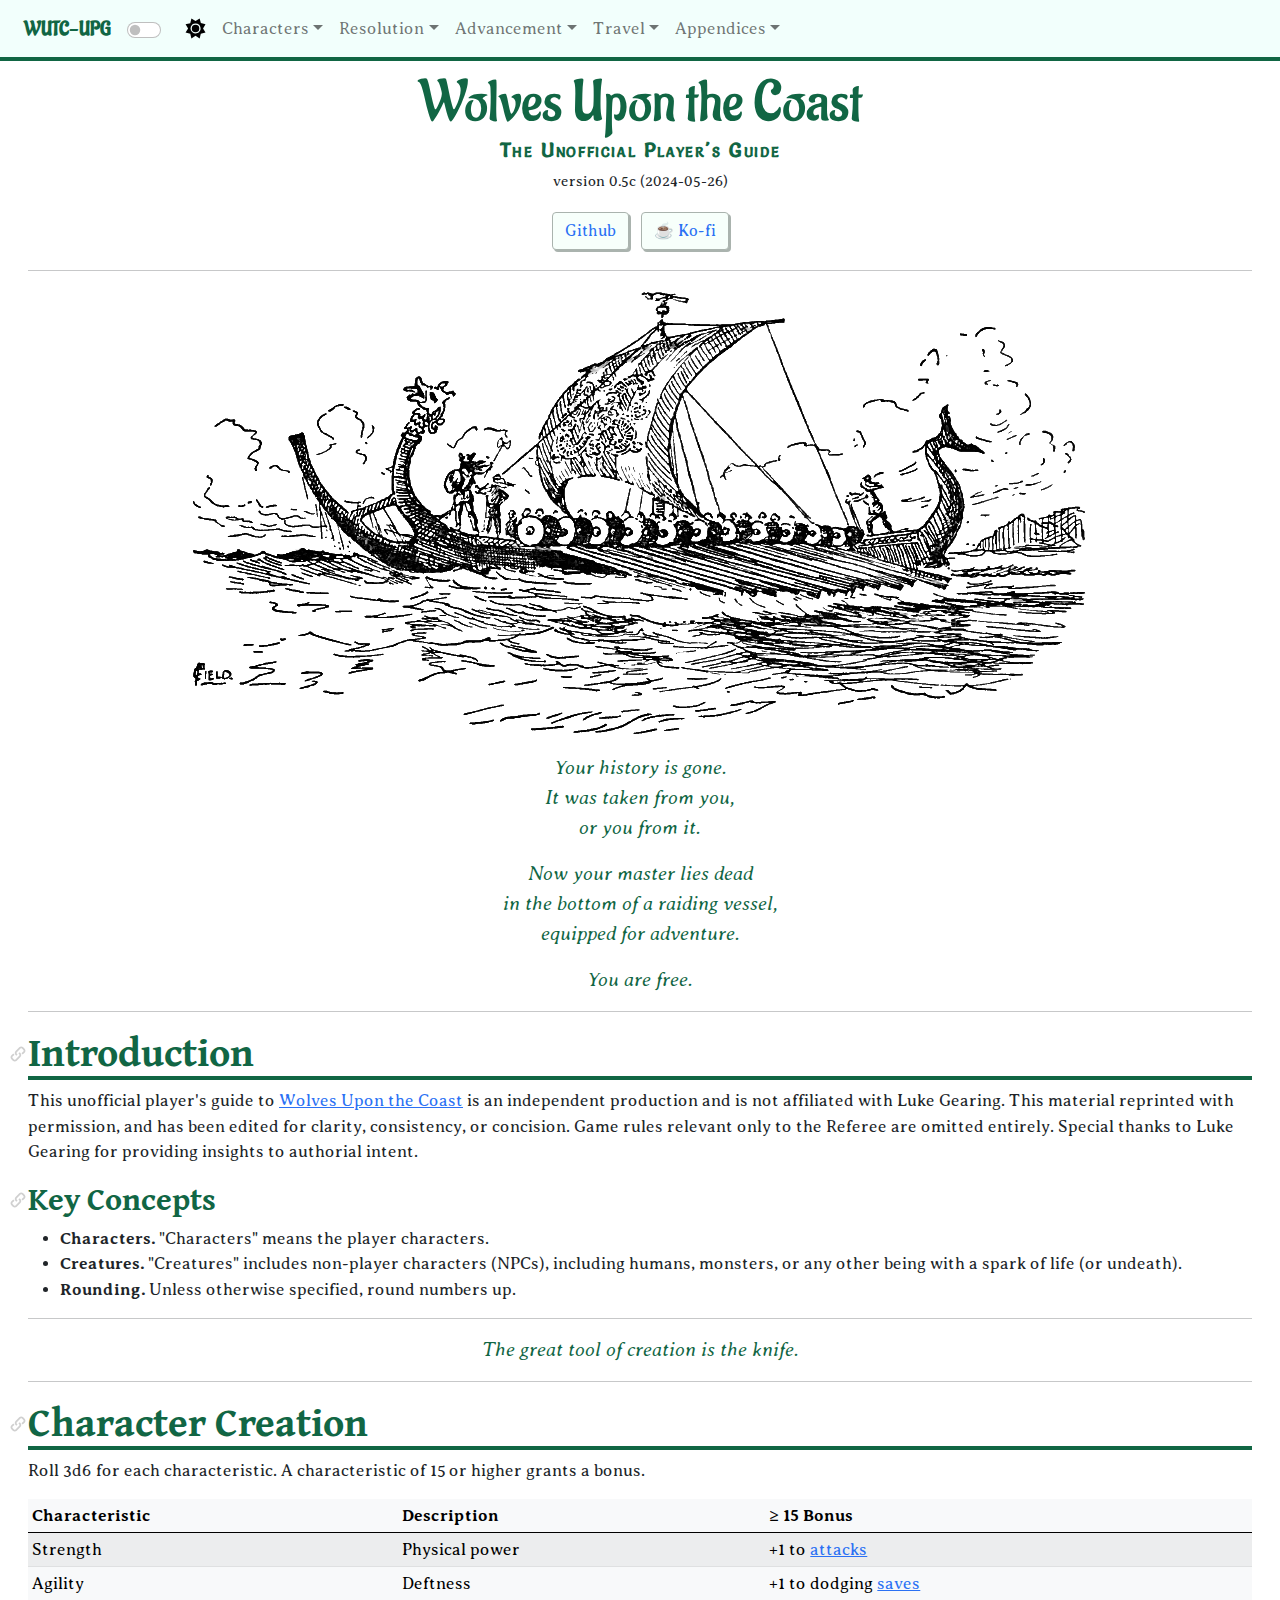
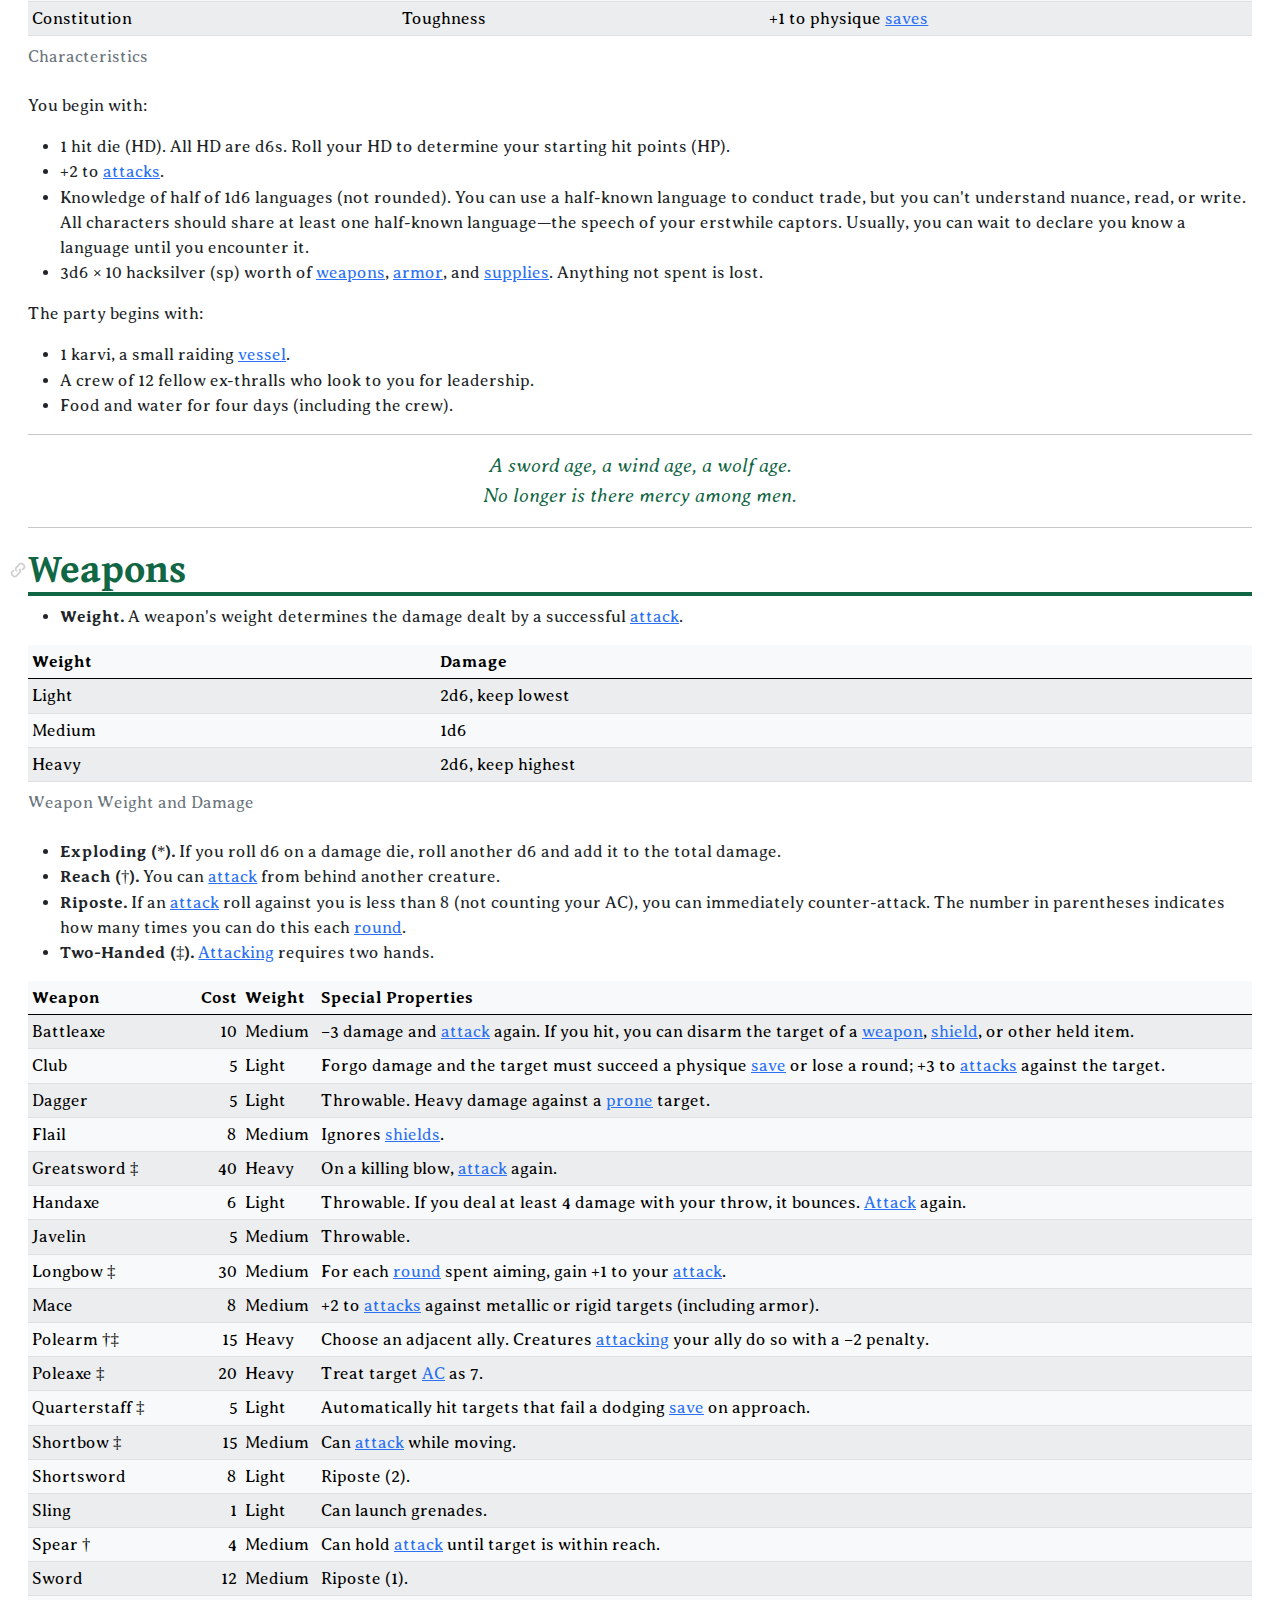
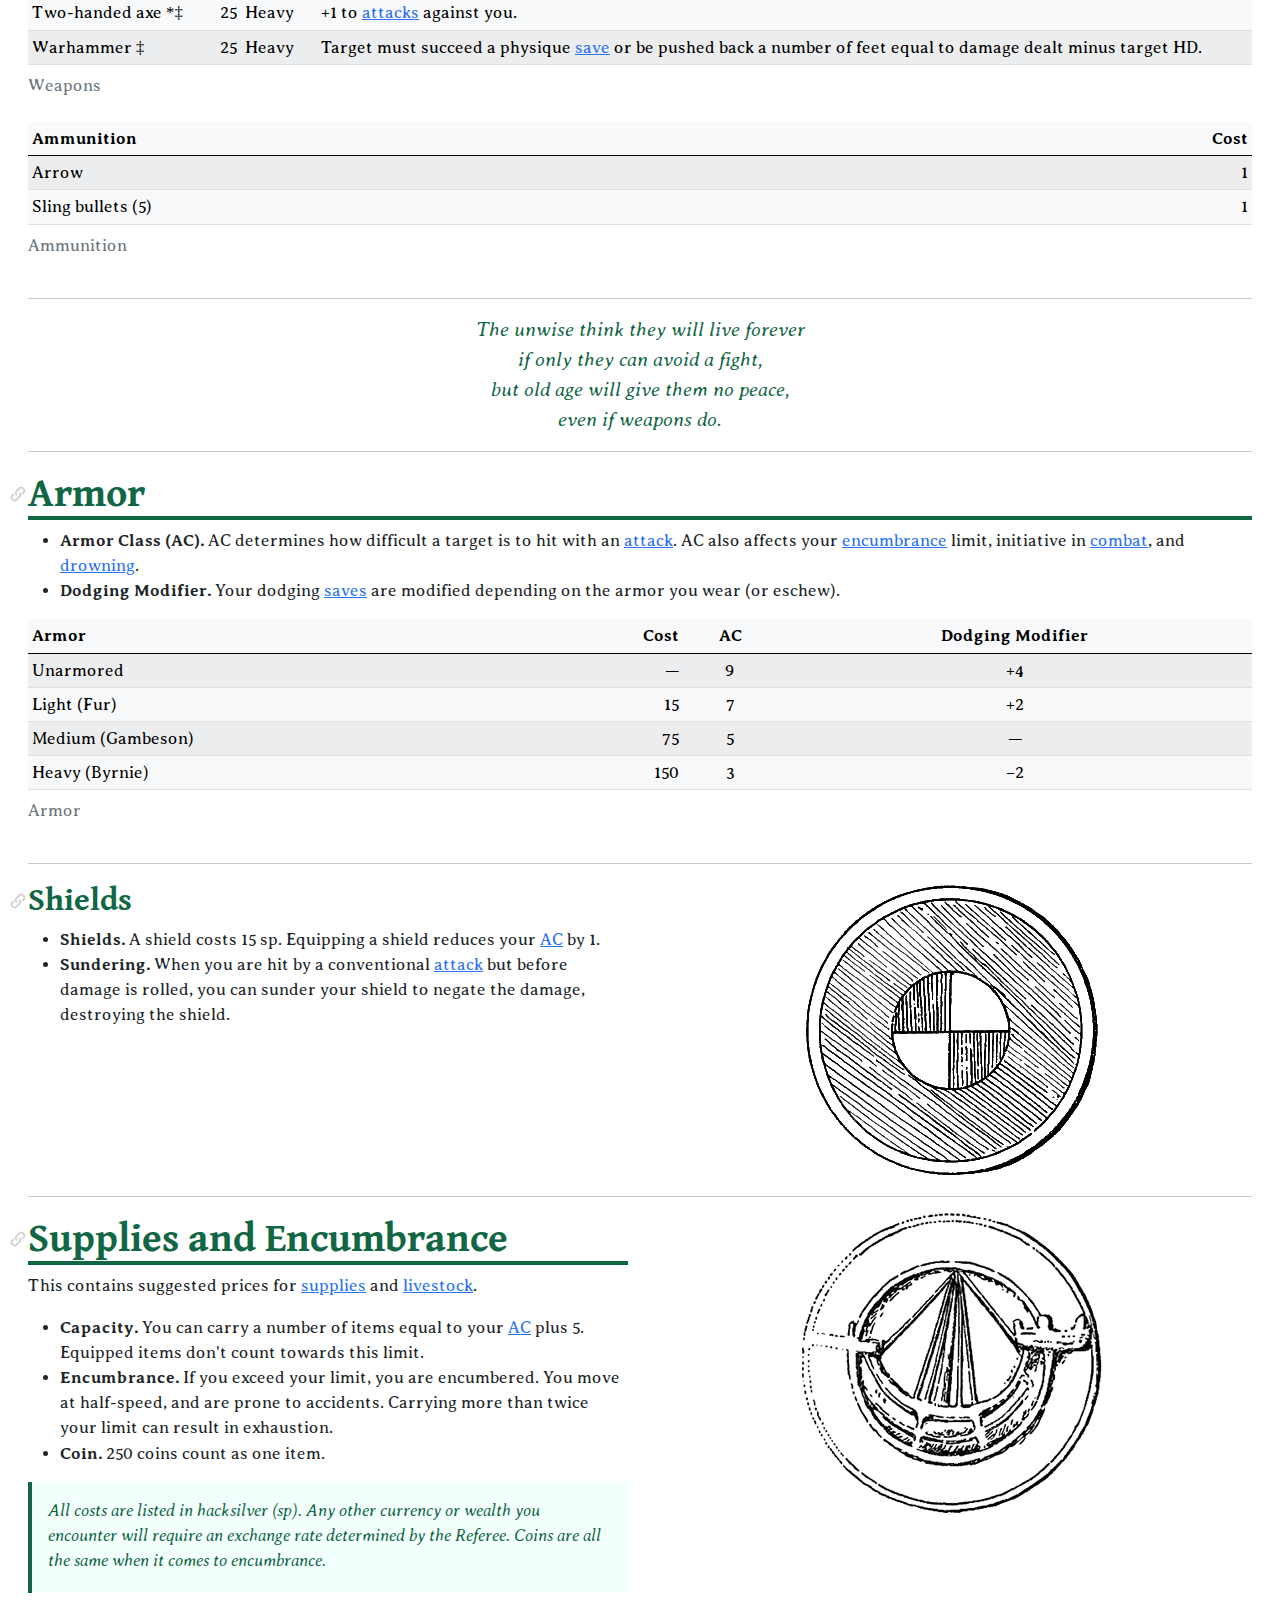
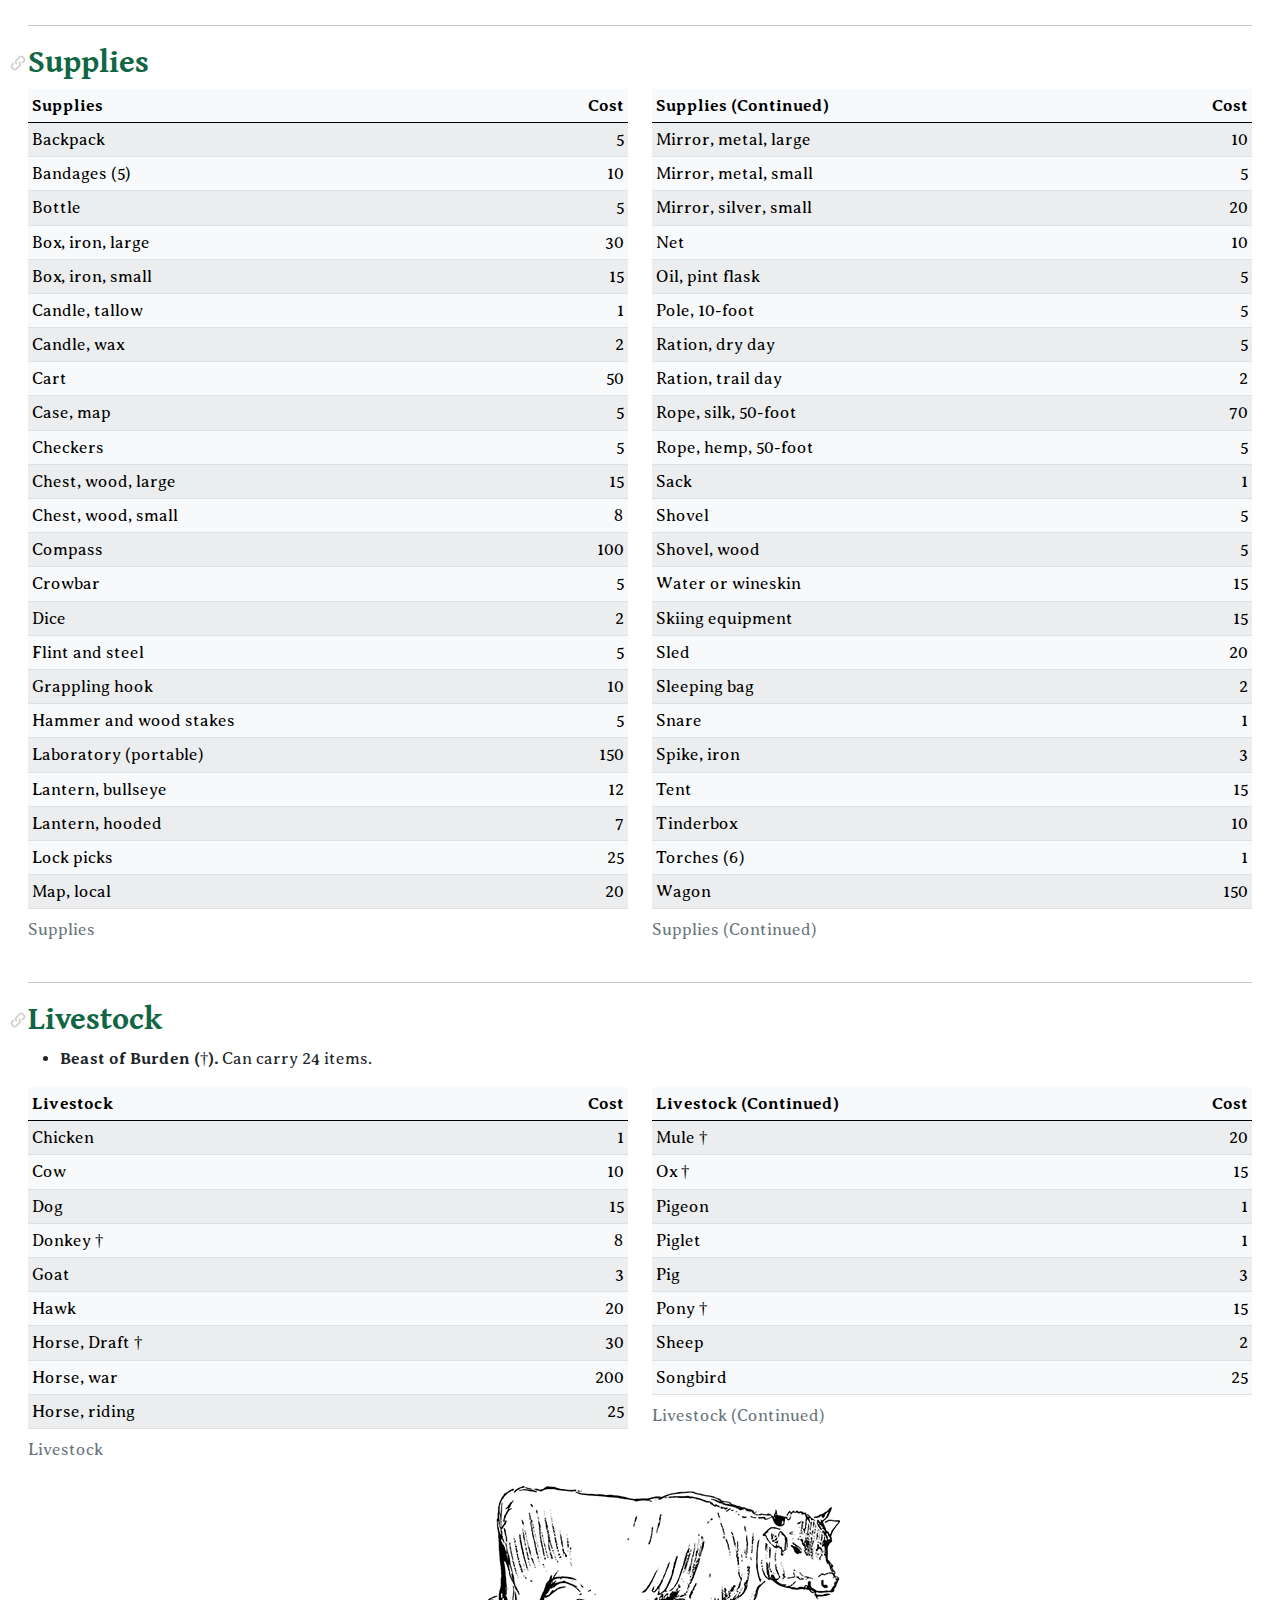
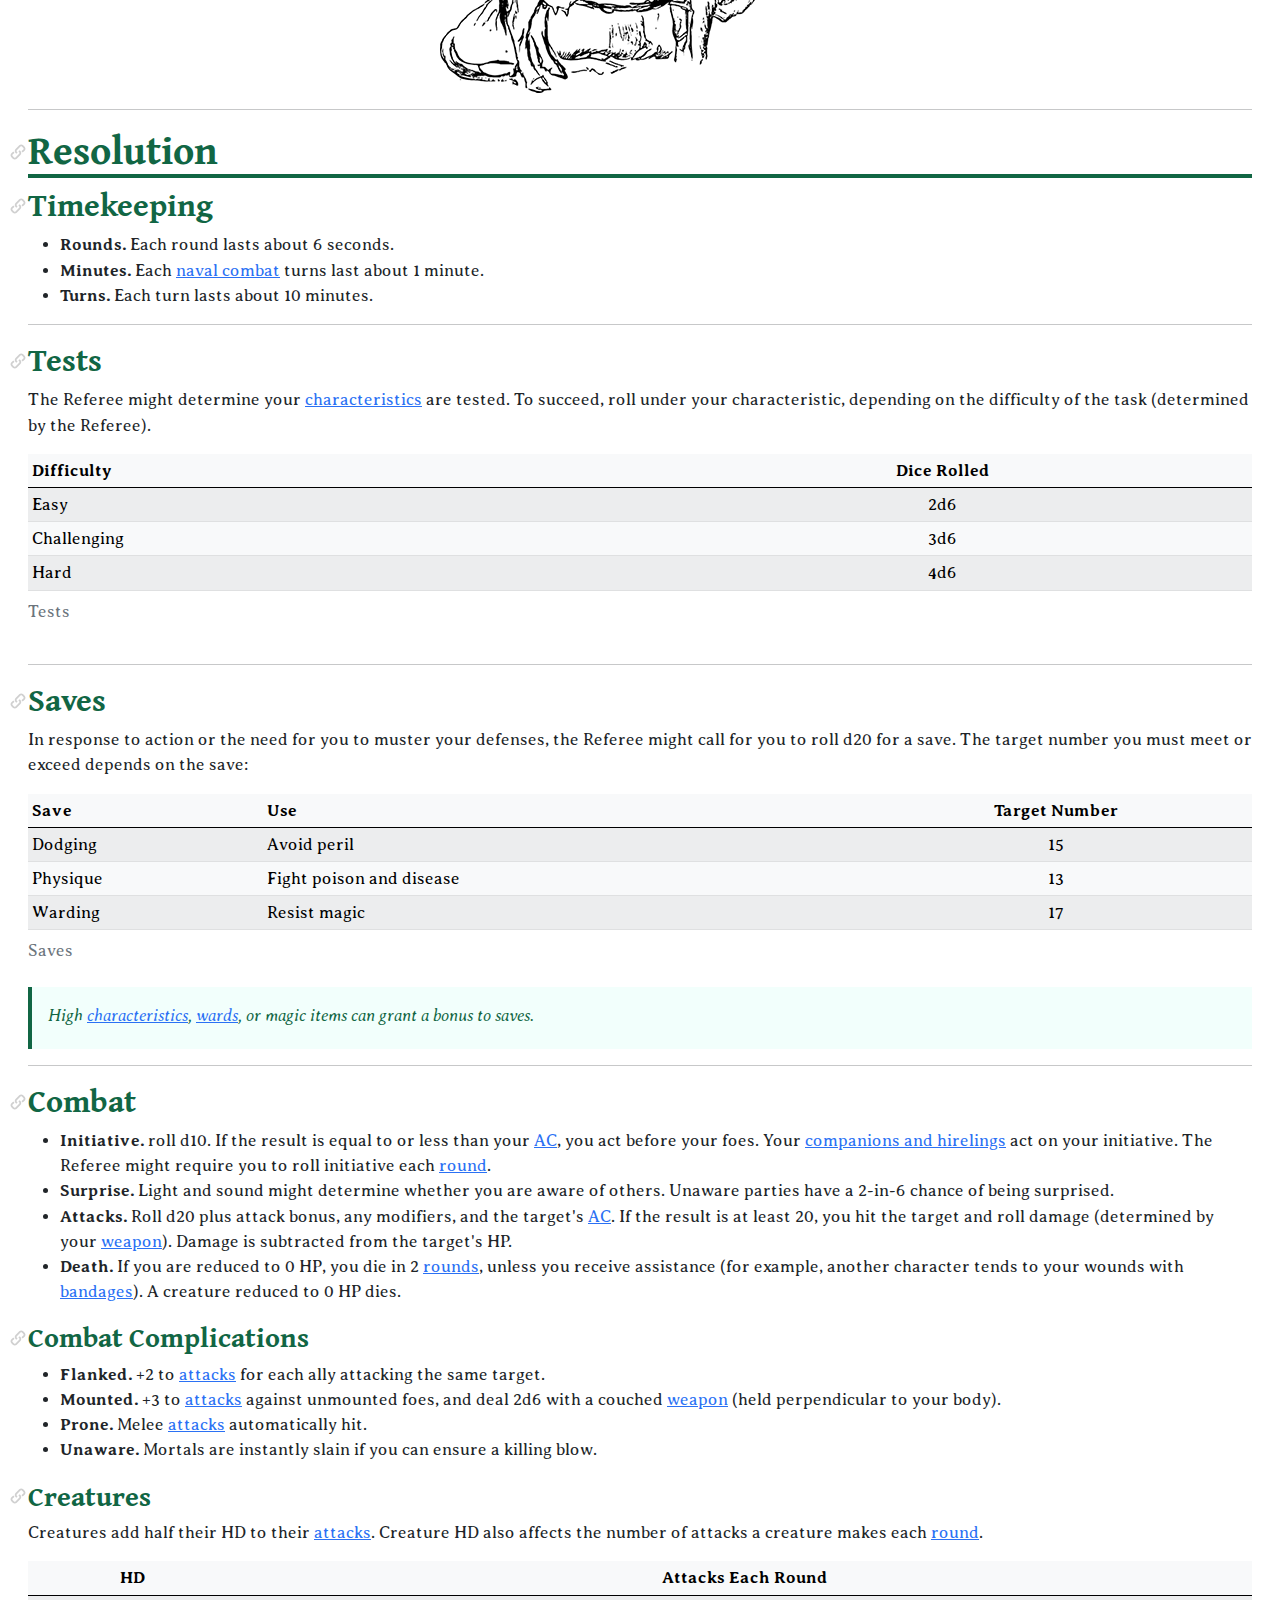
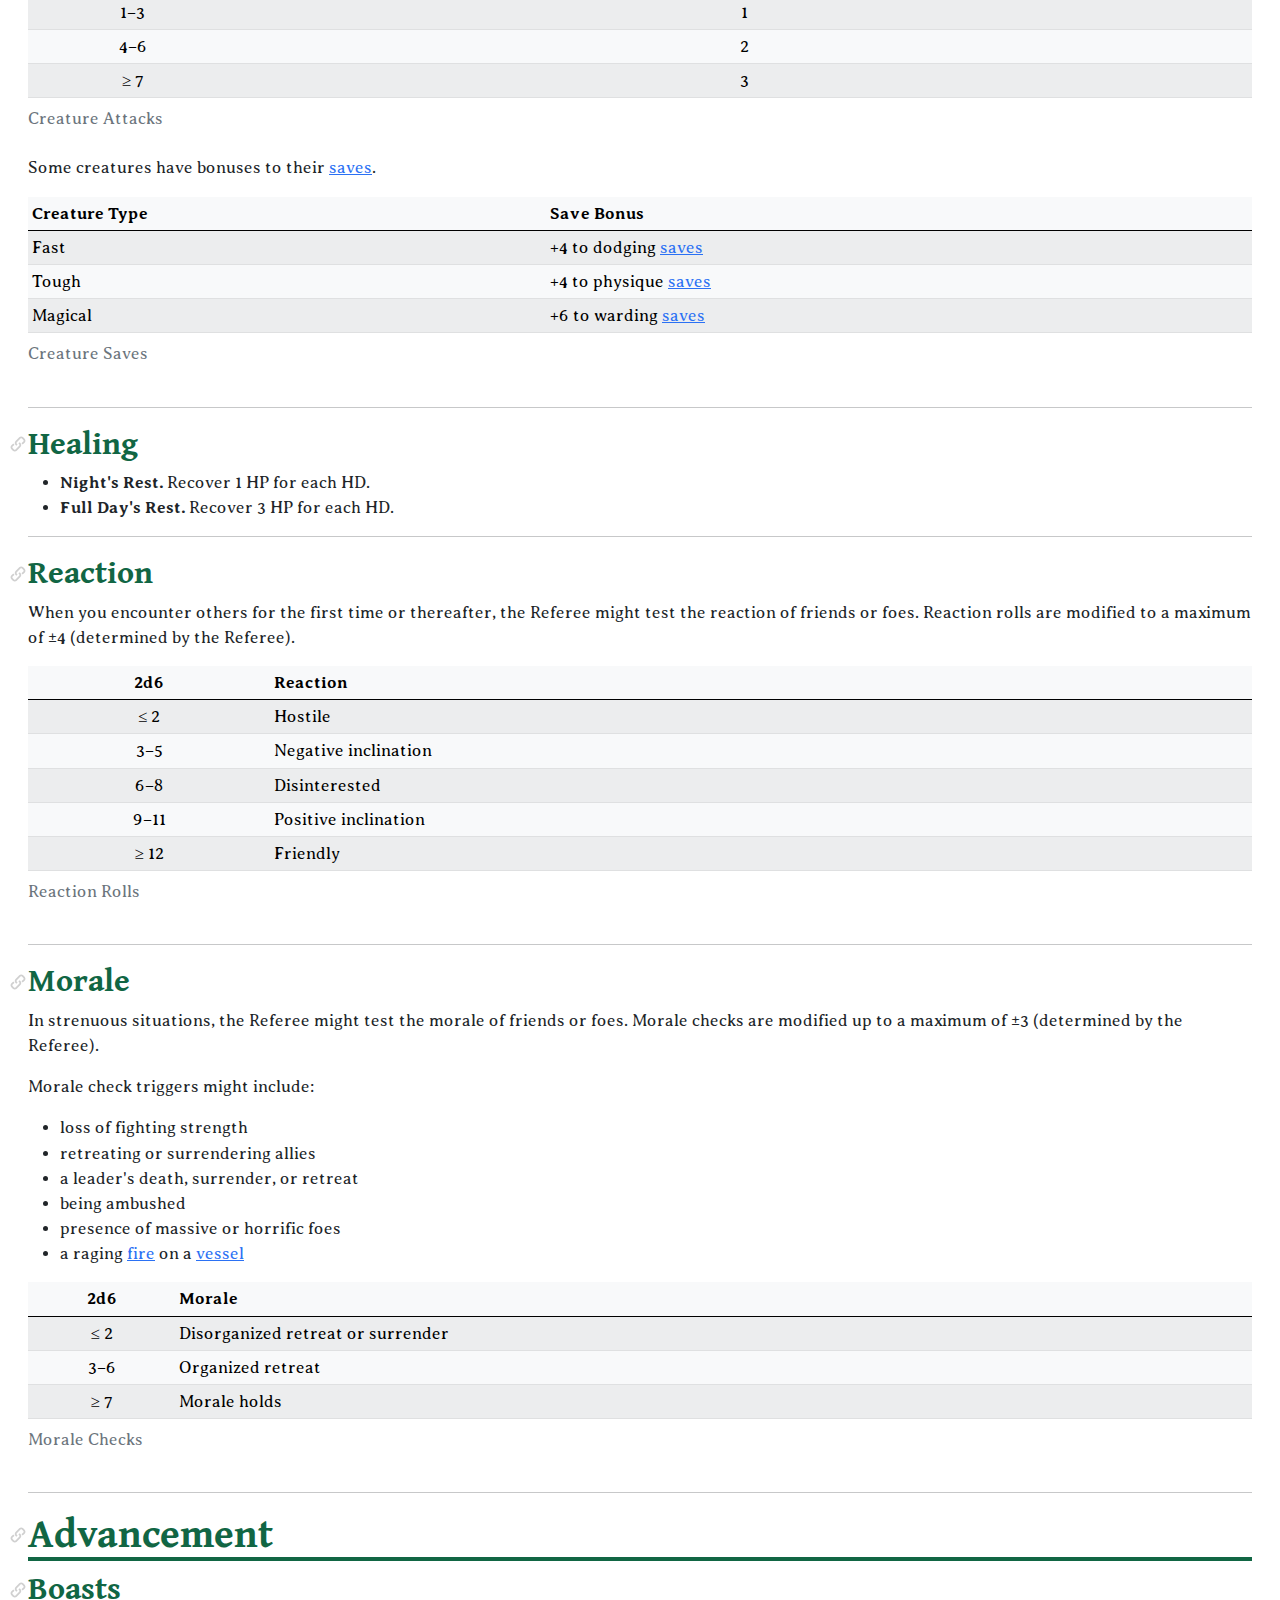
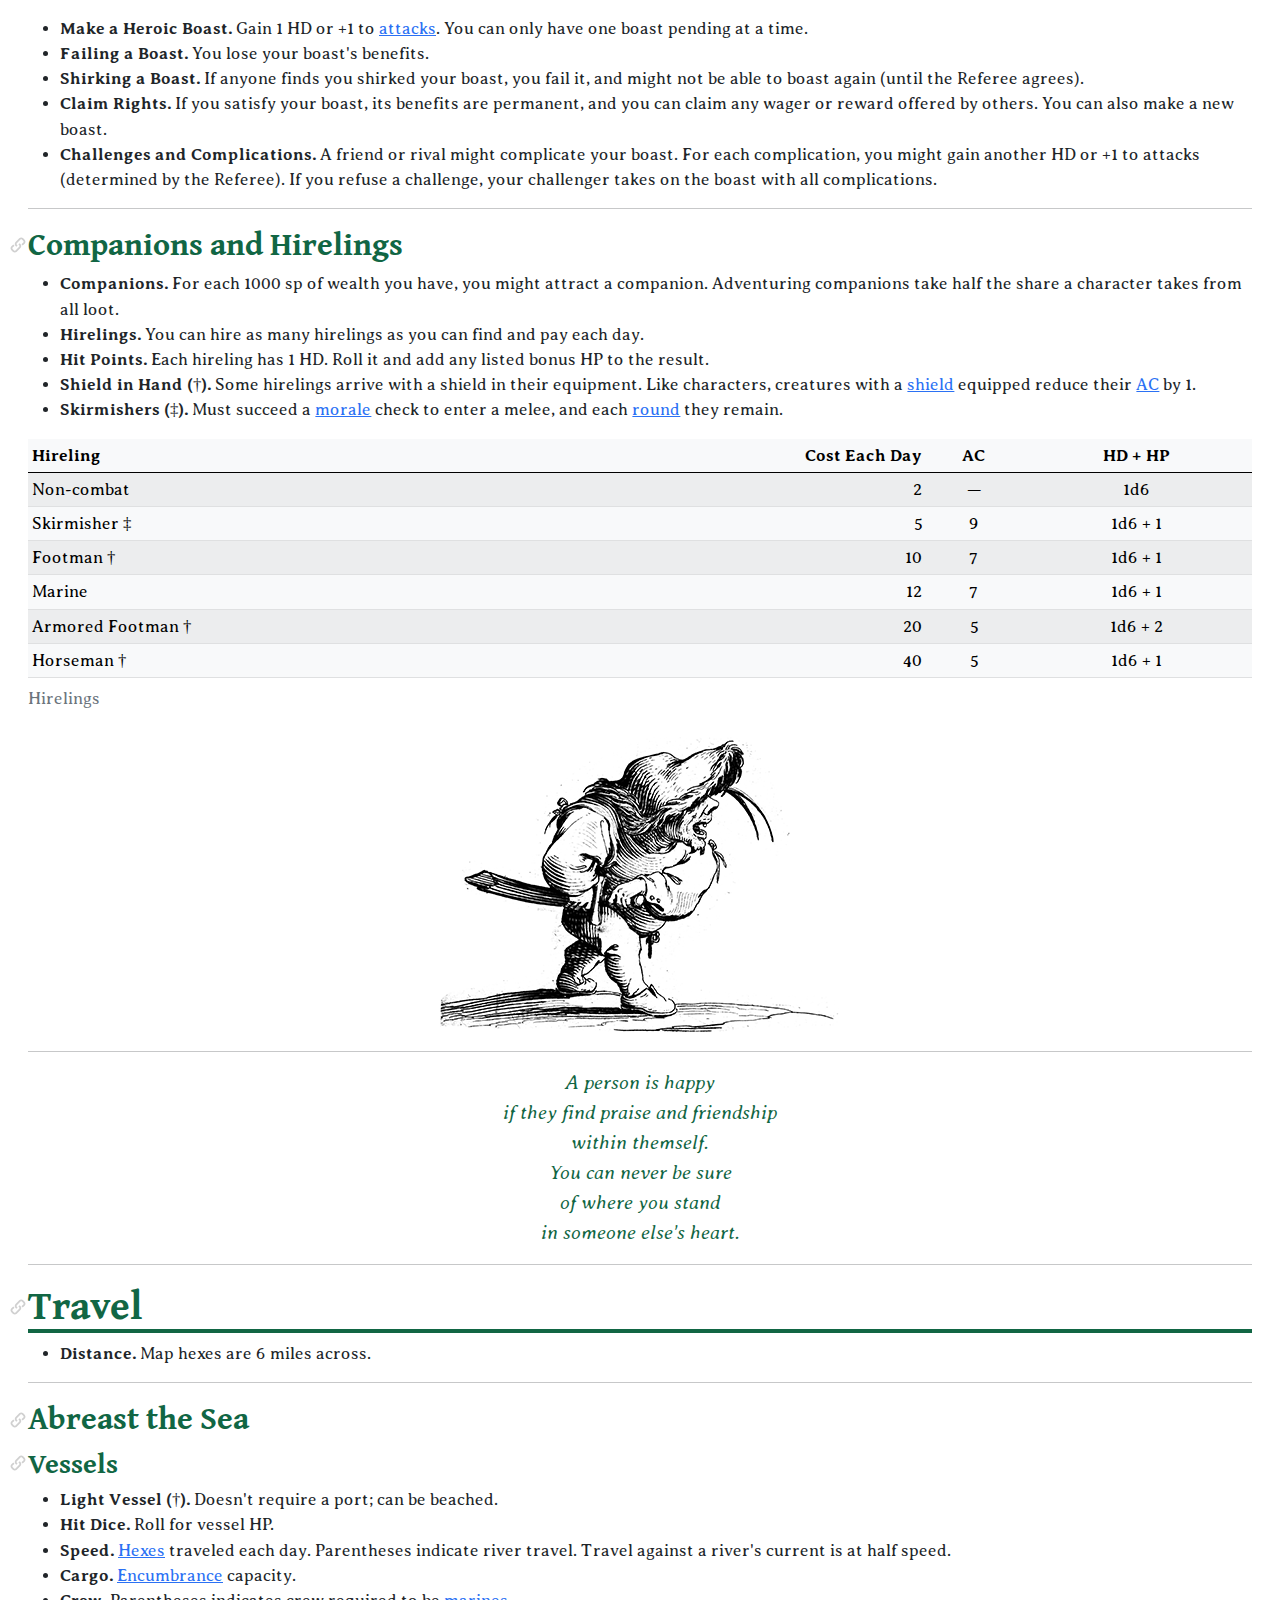
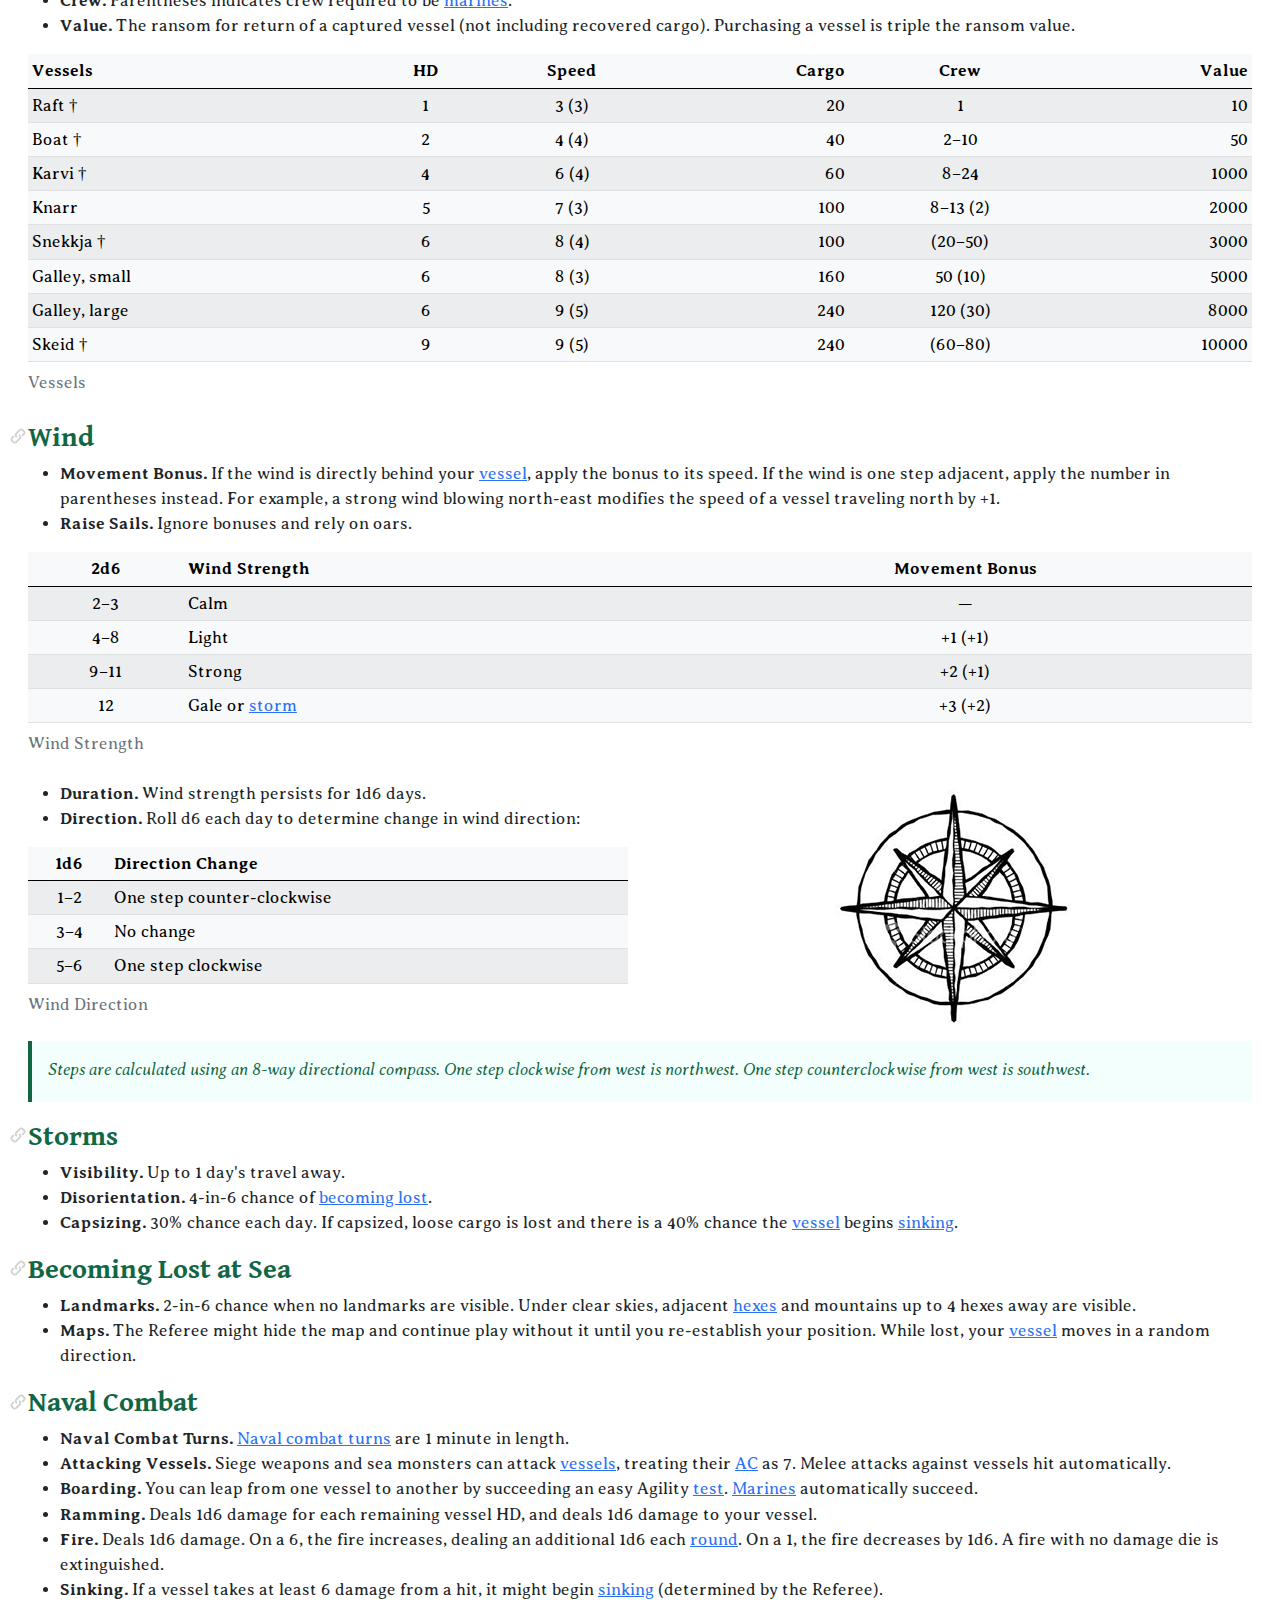
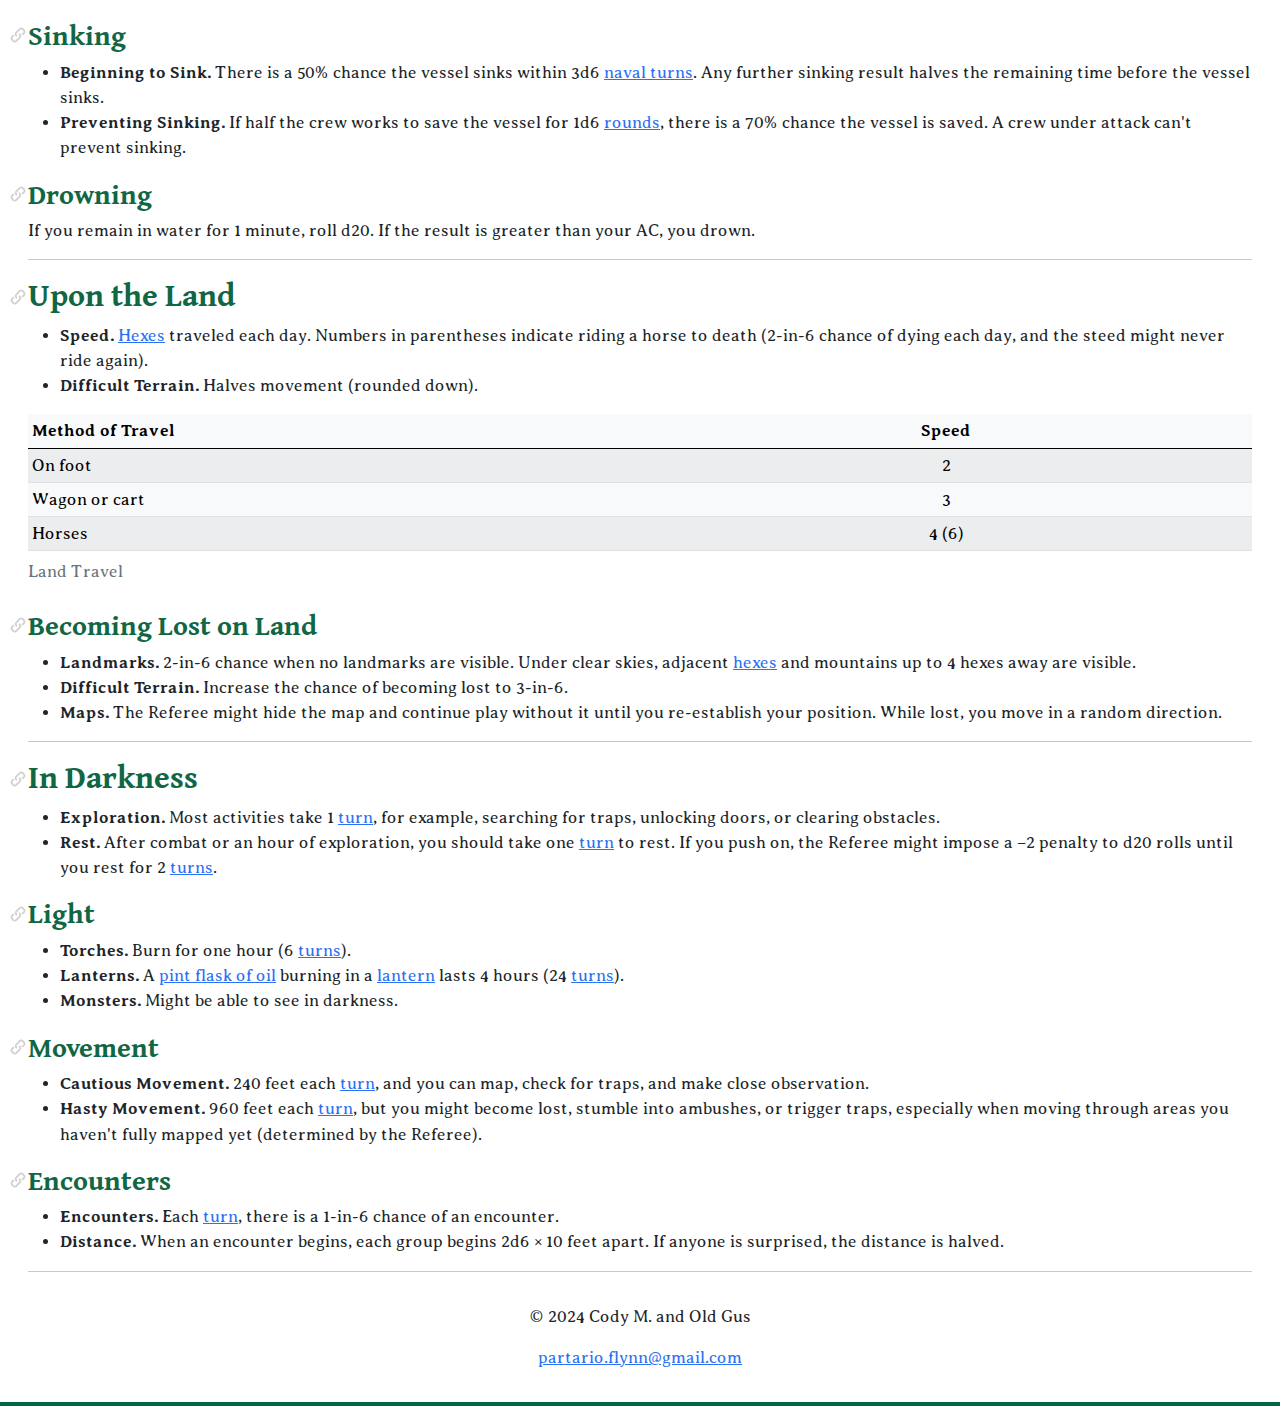
==== commit 8eceed4a: "Add files via upload" ====
--- a/index.html
+++ b/index.html
@@ -67,7 +67,7 @@
 					<ul class="dropdown-menu dropdown-menu-light theme-light" aria-labelledby="wutc-navbar-travel">
 						<li><a class="dropdown-item wutc-nav" href="#abreast-the-sea">Abreast the Sea</a></li>
 						<li><a class="dropdown-item wutc-nav" href="#upon-the-land">Upon the Land</a></li>
-						<li><a class="dropdown-item wutc-nav" href="#beneath-the-earth">Beneath the Earth</a></li>
+						<li><a class="dropdown-item wutc-nav" href="#in-darkness">In Darkness</a></li>
 					</ul>
 				</li>
 				<li class="nav-item dropdown">
@@ -363,8 +363,7 @@
 
 <h2 id="armor">Armor<a class="wutc-header-anchor" href="#armor" title="Permalink" aria-hidden="true"></a></h2>
 <ul>
-	<li><strong>Armor Class (AC).</strong> AC determines how difficult a target is to hit with an <a href="#combat">attack</a>. AC also affects your <a href="#supplies">encumbrance</a> limit (AC + 5), <a href="#combat">initiative</a> (1d10 &le; AC), and <a href="#drowning">drowning</a> (d20 &ge; AC).</li>
-	<!-- edit -->
+	<li><strong>Armor Class (AC).</strong> AC determines how difficult a target is to hit with an <a href="#combat">attack</a>. AC also affects your <a href="#supplies">encumbrance</a> limit, initiative in <a href="#combat">combat</a>, and <a href="#drowning">drowning</a>.</li>
 	<li><strong>Dodging Modifier.</strong> Your dodging <a href="#saves">saves</a> are modified depending on the armor you wear (or eschew).</li>
 </ul>	
 <div class="table-responsive"><table class="table table-light table-striped table-sm">
@@ -1120,6 +1119,7 @@
 <h3 id="combat">Combat<a class="wutc-header-anchor" href="#combat" title="Permalink" aria-hidden="true"></a></h3>
 <ul>
 	<li><strong>Initiative.</strong> roll d10. If the result is equal to or less than your <a href="#armor">AC</a>, you act before your foes. Your <a href="#companions-and-hirelings">companions and hirelings</a> act on your initiative. The Referee might require you to roll initiative each <a href="#timekeeping">round</a>.</li>
+	<li><strong>Surprise.</strong> Light and sound might determine whether you are aware of others. Unaware parties have a 2-in-6 chance of being surprised.</li>
 	<li><strong>Attacks.</strong> Roll d20 plus attack bonus, any modifiers, and the target's <a href="#armor">AC</a>. If the result is at least 20, you hit the target and roll damage (determined by your <a href="#weapons">weapon</a>). Damage is subtracted from the target's HP.</li>
 	<li><strong>Death.</strong> If you are reduced to 0 HP, you die in 2 <a href="#timekeeping">rounds</a>, unless you receive assistance (for example, another character tends to your wounds with <a href="#supplies">bandages</a>). A creature reduced to 0 HP dies.</li>
 </ul>
@@ -1274,7 +1274,6 @@
 	<li><strong>Shield in Hand (<span class="wutc-symbol">&dagger;</span>).</strong> Some hirelings arrive with a shield in their equipment. Like characters, creatures with a <a href="#shields">shield</a> equipped reduce their <a href="#armor">AC</a> by 1.</li>
 	<li><strong>Skirmishers (<span class="wutc-symbol">&ddagger;</span>).</strong> Must succeed a <a href="#morale">morale</a> check to enter a melee, and each <a href="#timekeeping">round</a> they remain.</li>
 </ul>
-<!-- companions generated like characters, hirelings maybe flat +2s to all? -->
 <div class="table-responsive"><table class="table table-light table-striped table-sm">
 	<caption>Hirelings</caption>
 	<thead>
@@ -1572,7 +1571,7 @@
 	<li><strong>Maps.</strong> The Referee might hide the map and continue play without it until you re-establish your position. While lost, you move in a random direction.</li>
 </ul>
 <hr>
-<h3 id="beneath-the-earth">Beneath the Earth<a class="wutc-header-anchor" href="#beneath-the-earth" title="Permalink" aria-hidden="true"></a></h3>
+<h3 id="in-darkness">In Darkness<a class="wutc-header-anchor" href="#in-darkness" title="Permalink" aria-hidden="true"></a></h3>
 <ul>
 	<li><strong>Exploration.</strong> Most activities take 1 <a href="#timekeeping">turn</a>, for example, searching for traps, unlocking doors, or clearing obstacles.</li>
 	<li><strong>Rest.</strong> After combat or an hour of exploration, you should take one <a href="#timekeeping">turn</a> to rest. If you push on, the Referee might impose a &minus;2 penalty to d20 rolls until you rest for 2 <a href="#timekeeping">turns</a>.</li>
@@ -1583,15 +1582,14 @@
 	<li><strong>Lanterns.</strong> A <a href="#supplies">pint flask of oil</a> burning in a <a href="#supplies">lantern</a> lasts 4 hours (24 <a href="#timekeeping">turns</a>).</li>
 	<li><strong>Monsters.</strong> Might be able to see in darkness.</li>
 </ul>
-<h4 id="beneath-the-earth-movement">Movement<a class="wutc-header-anchor" href="#beneath-the-earth-movement" title="Permalink" aria-hidden="true"></a></h4>
+<h4 id="in-darkness-movement">Movement<a class="wutc-header-anchor" href="#in-darkness-movement" title="Permalink" aria-hidden="true"></a></h4>
 <ul>
 	<li><strong>Cautious Movement.</strong> 240 feet each <a href="#timekeeping">turn</a>, and you can map, check for traps, and make close observation.</li>
 	<li><strong>Hasty Movement.</strong> 960 feet each <a href="#timekeeping">turn</a>, but you might become lost, stumble into ambushes, or trigger traps, especially when moving through areas you haven't fully mapped yet (determined by the Referee).</li>
 </ul>
-<h4 id="encounters">Encounters<a class="wutc-header-anchor" href="#encounters" title="Permalink" aria-hidden="true"></a></h4>
+<h4 id="in-darkness-encounters">Encounters<a class="wutc-header-anchor" href="#in-darkness-encounters" title="Permalink" aria-hidden="true"></a></h4>
 <ul>
 	<li><strong>Encounters.</strong> Each <a href="#timekeeping">turn</a>, there is a 1-in-6 chance of an encounter.</li>
-	<li><strong>Surprise.</strong> Light and sound might determine whether you are aware of others. Unaware parties have a 2-in-6 chance of being surprised.</li>
 	<li><strong>Distance.</strong> When an encounter begins, each group begins 2d6 &times; 10 feet apart. If anyone is surprised, the distance is halved.</li>
 </ul>
 <hr>
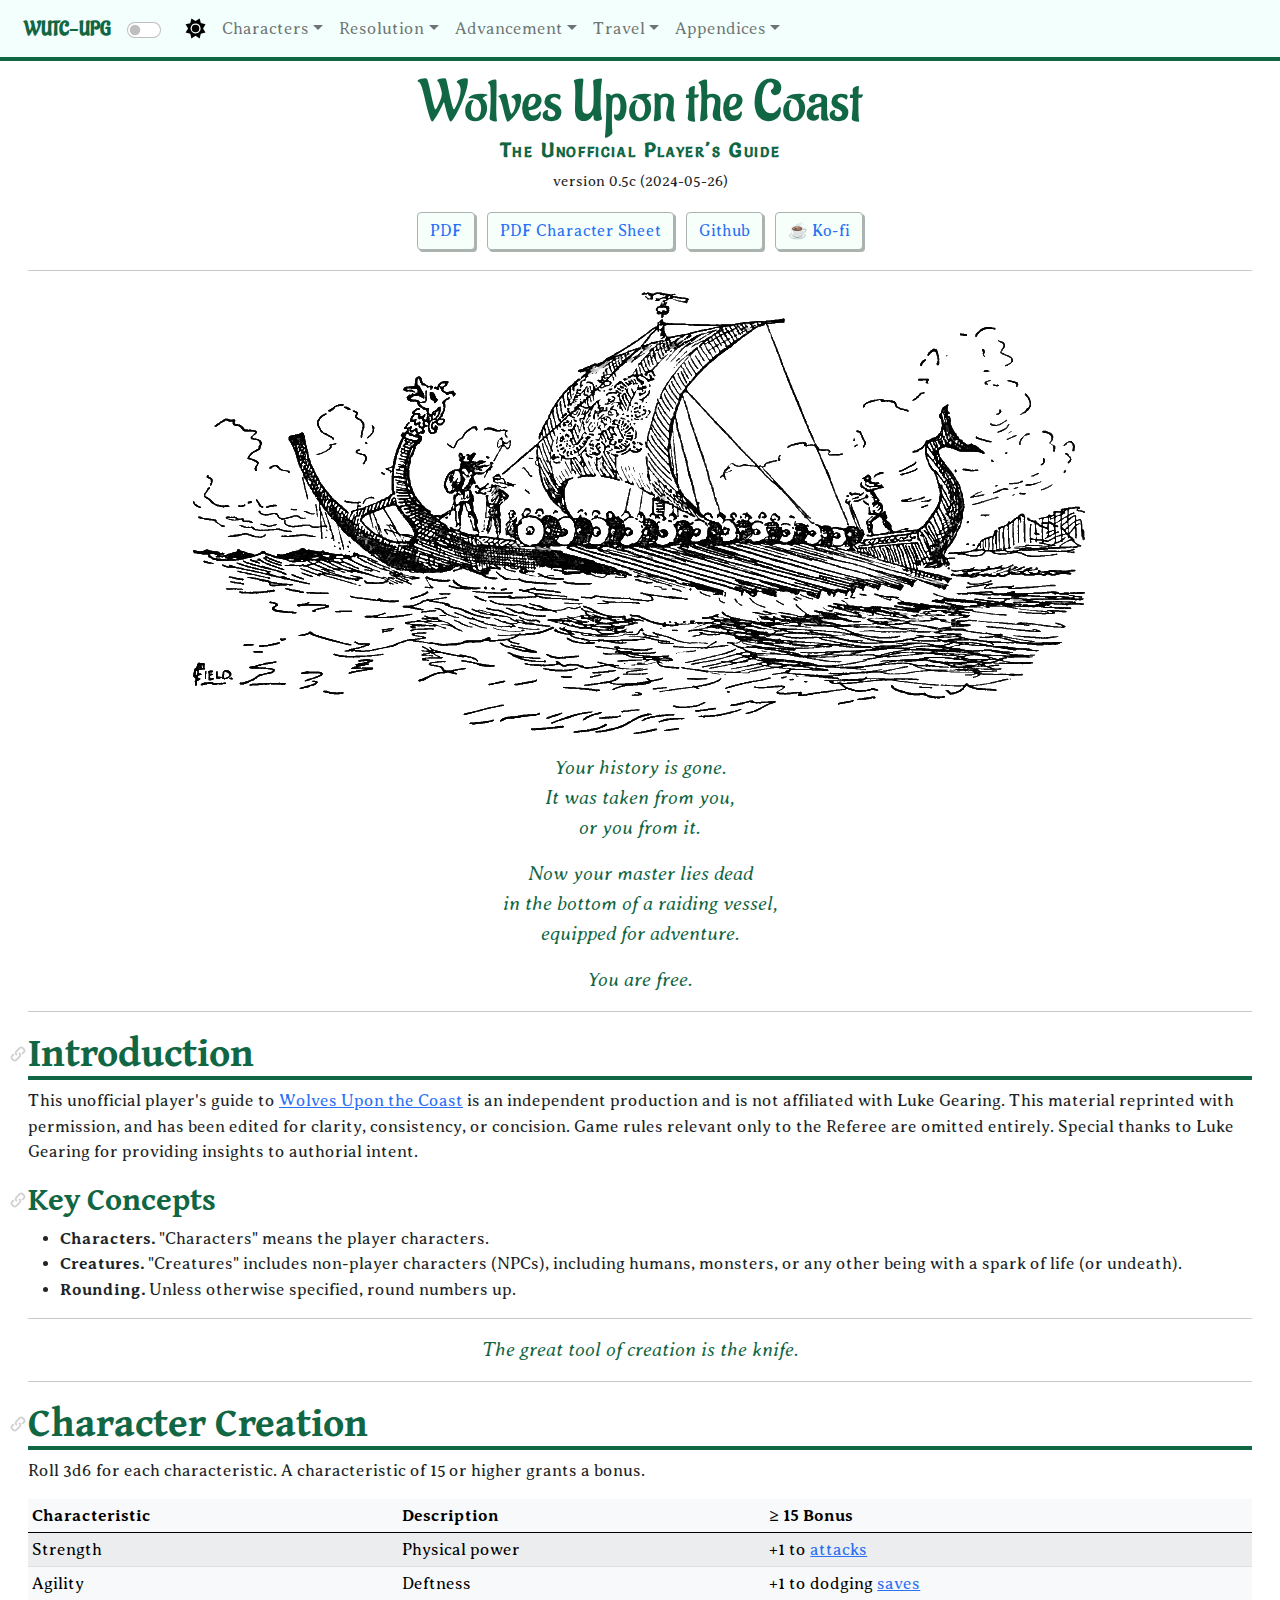
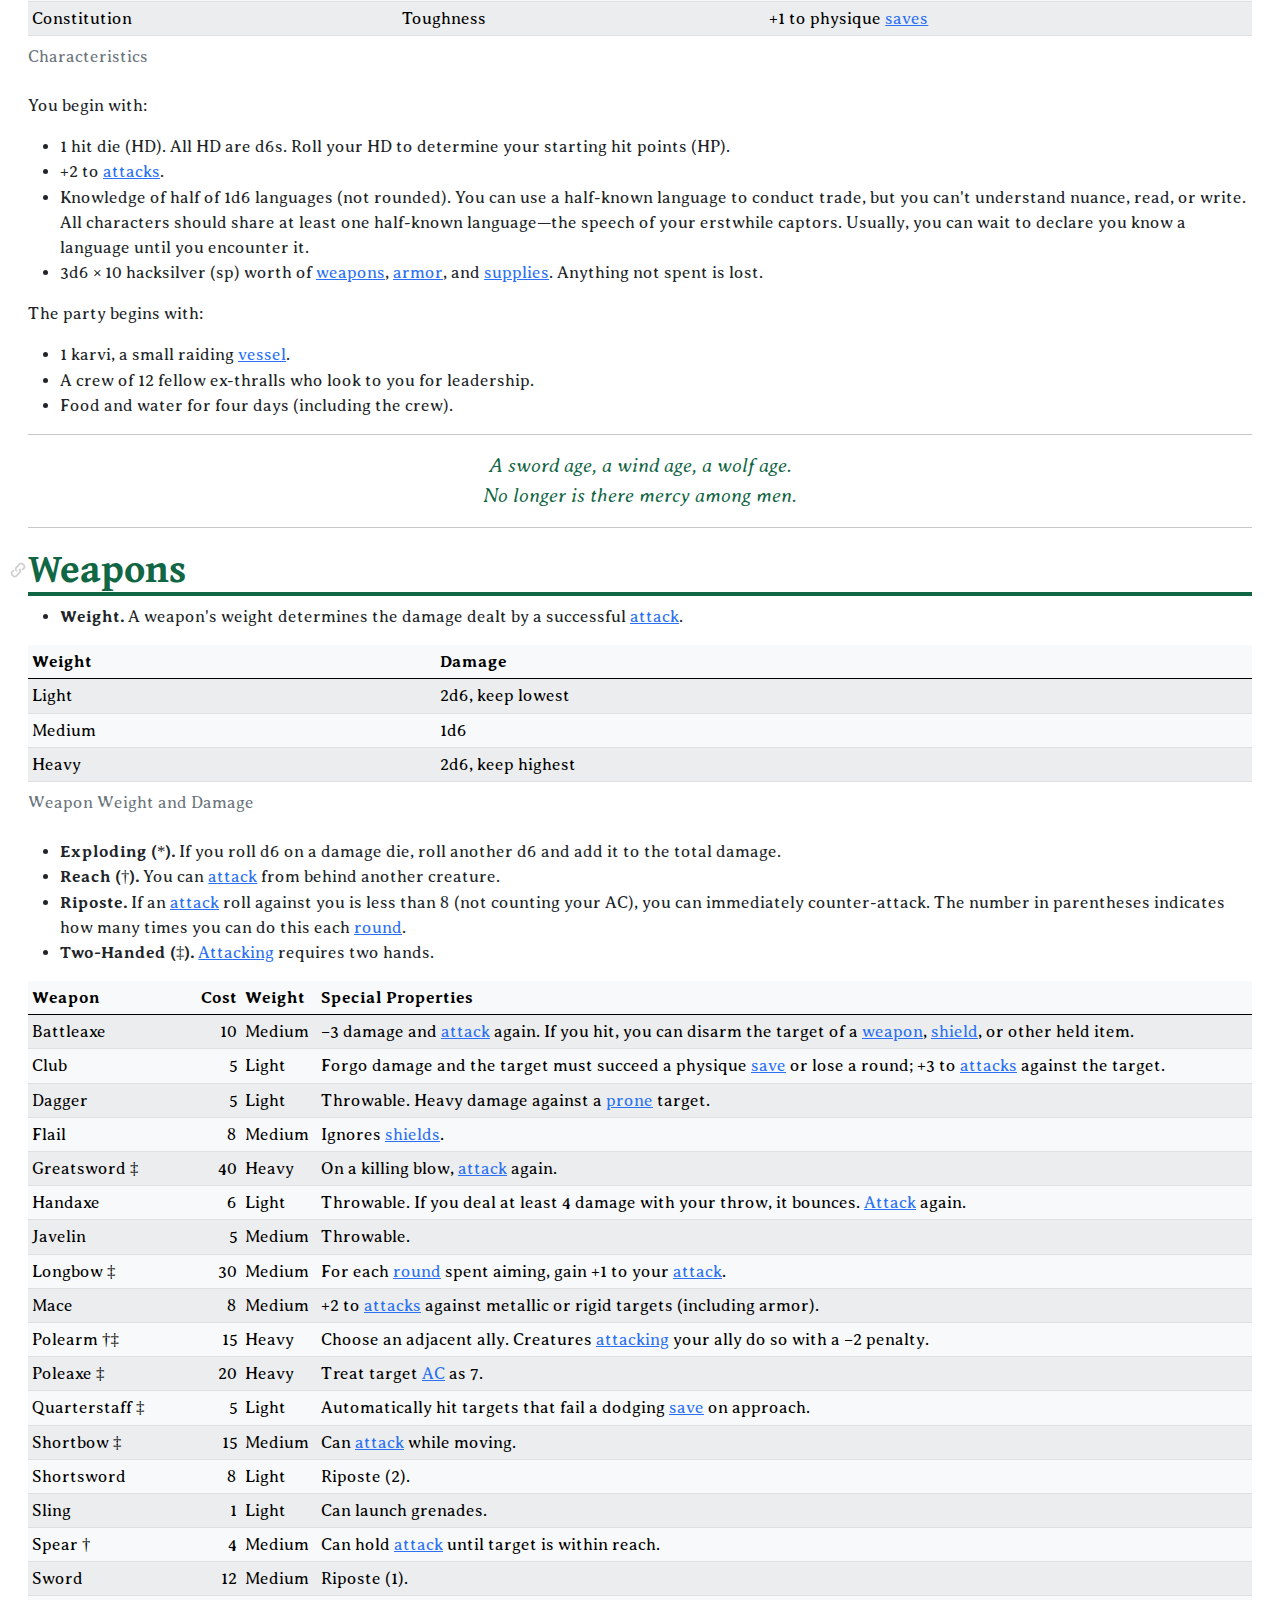
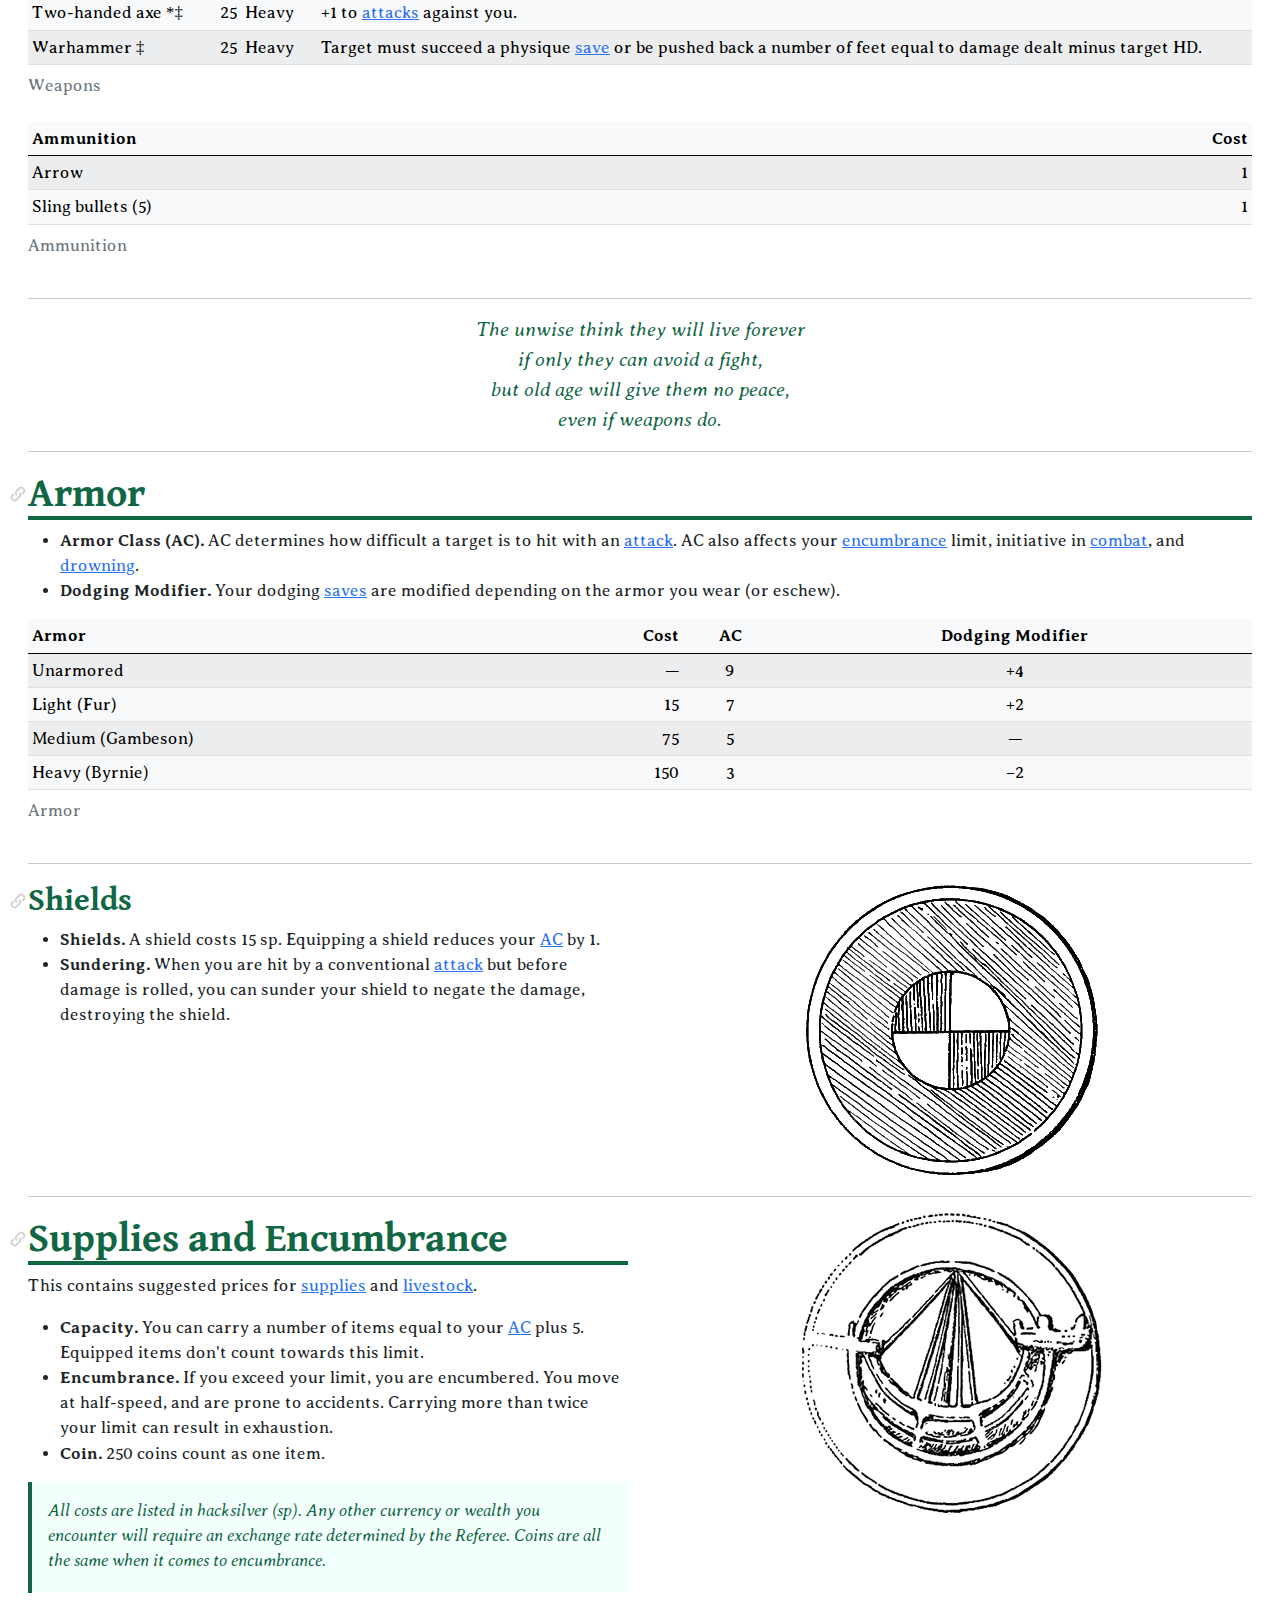
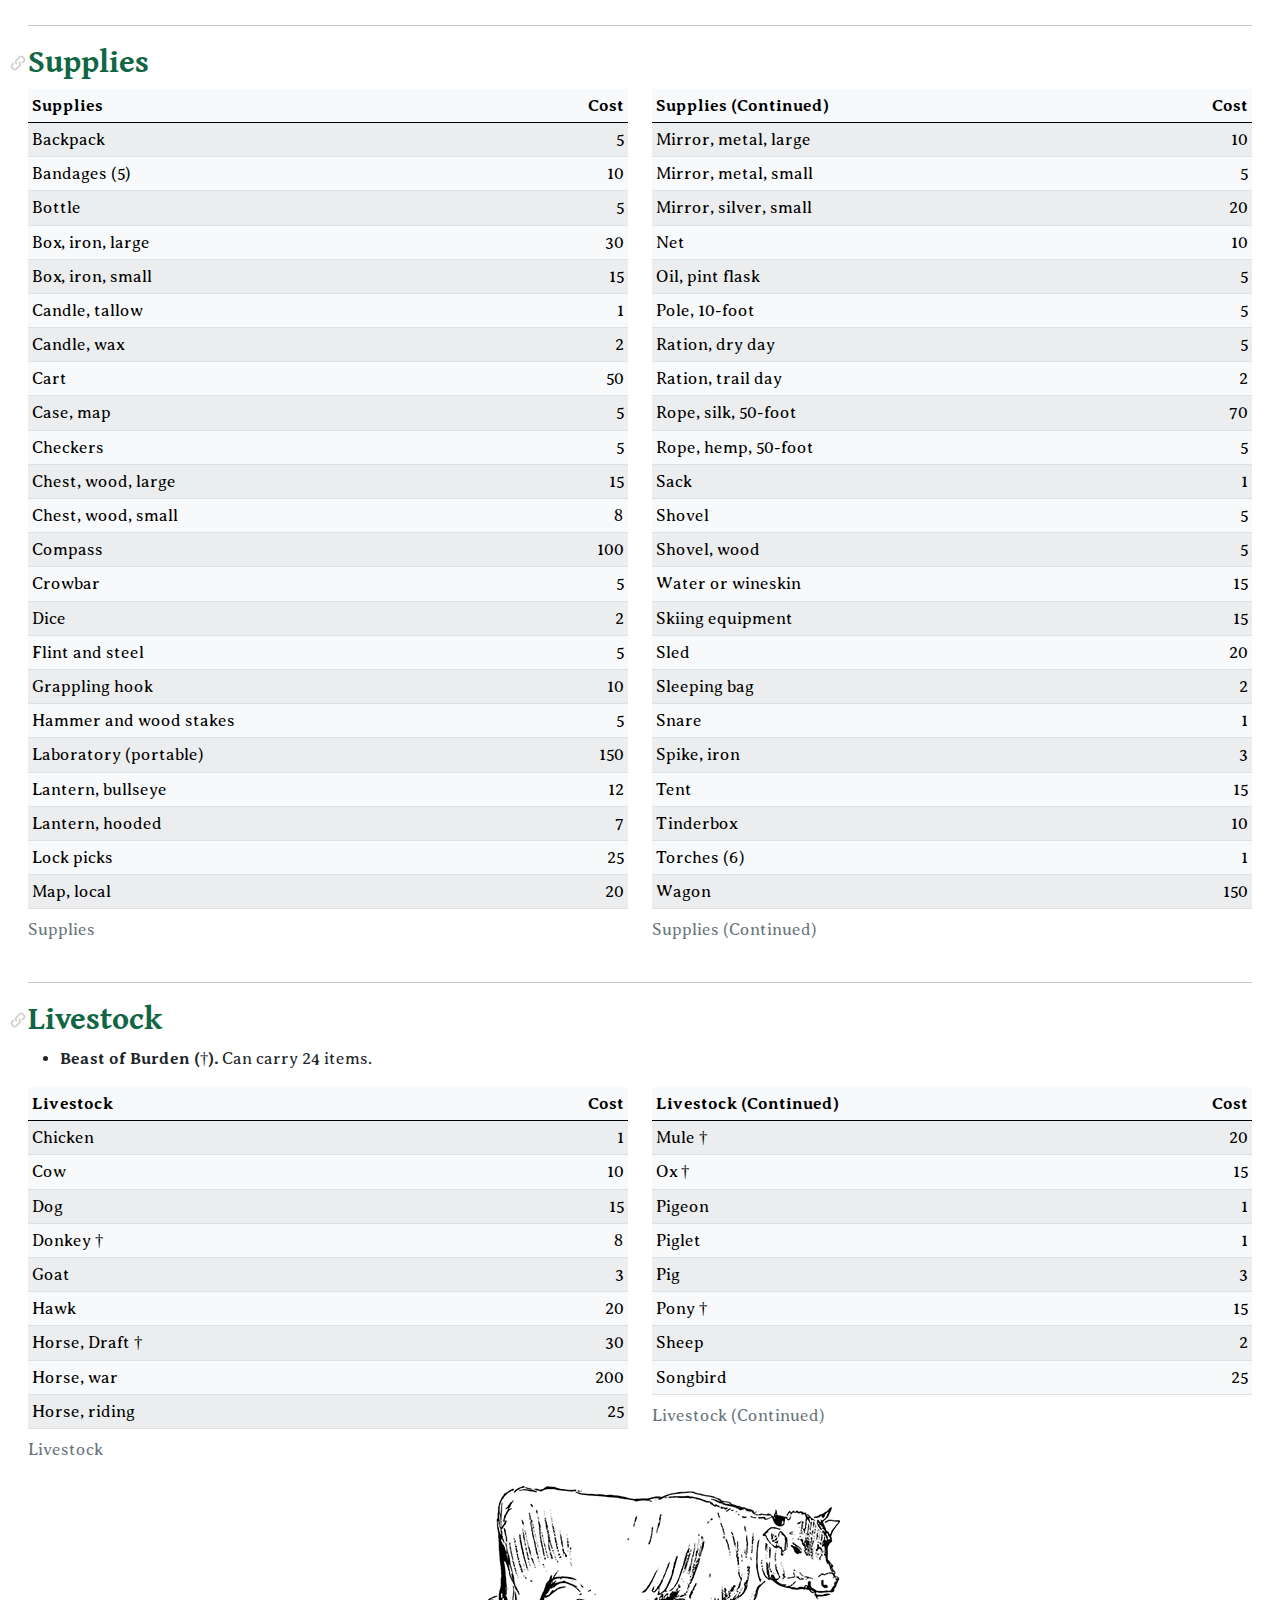
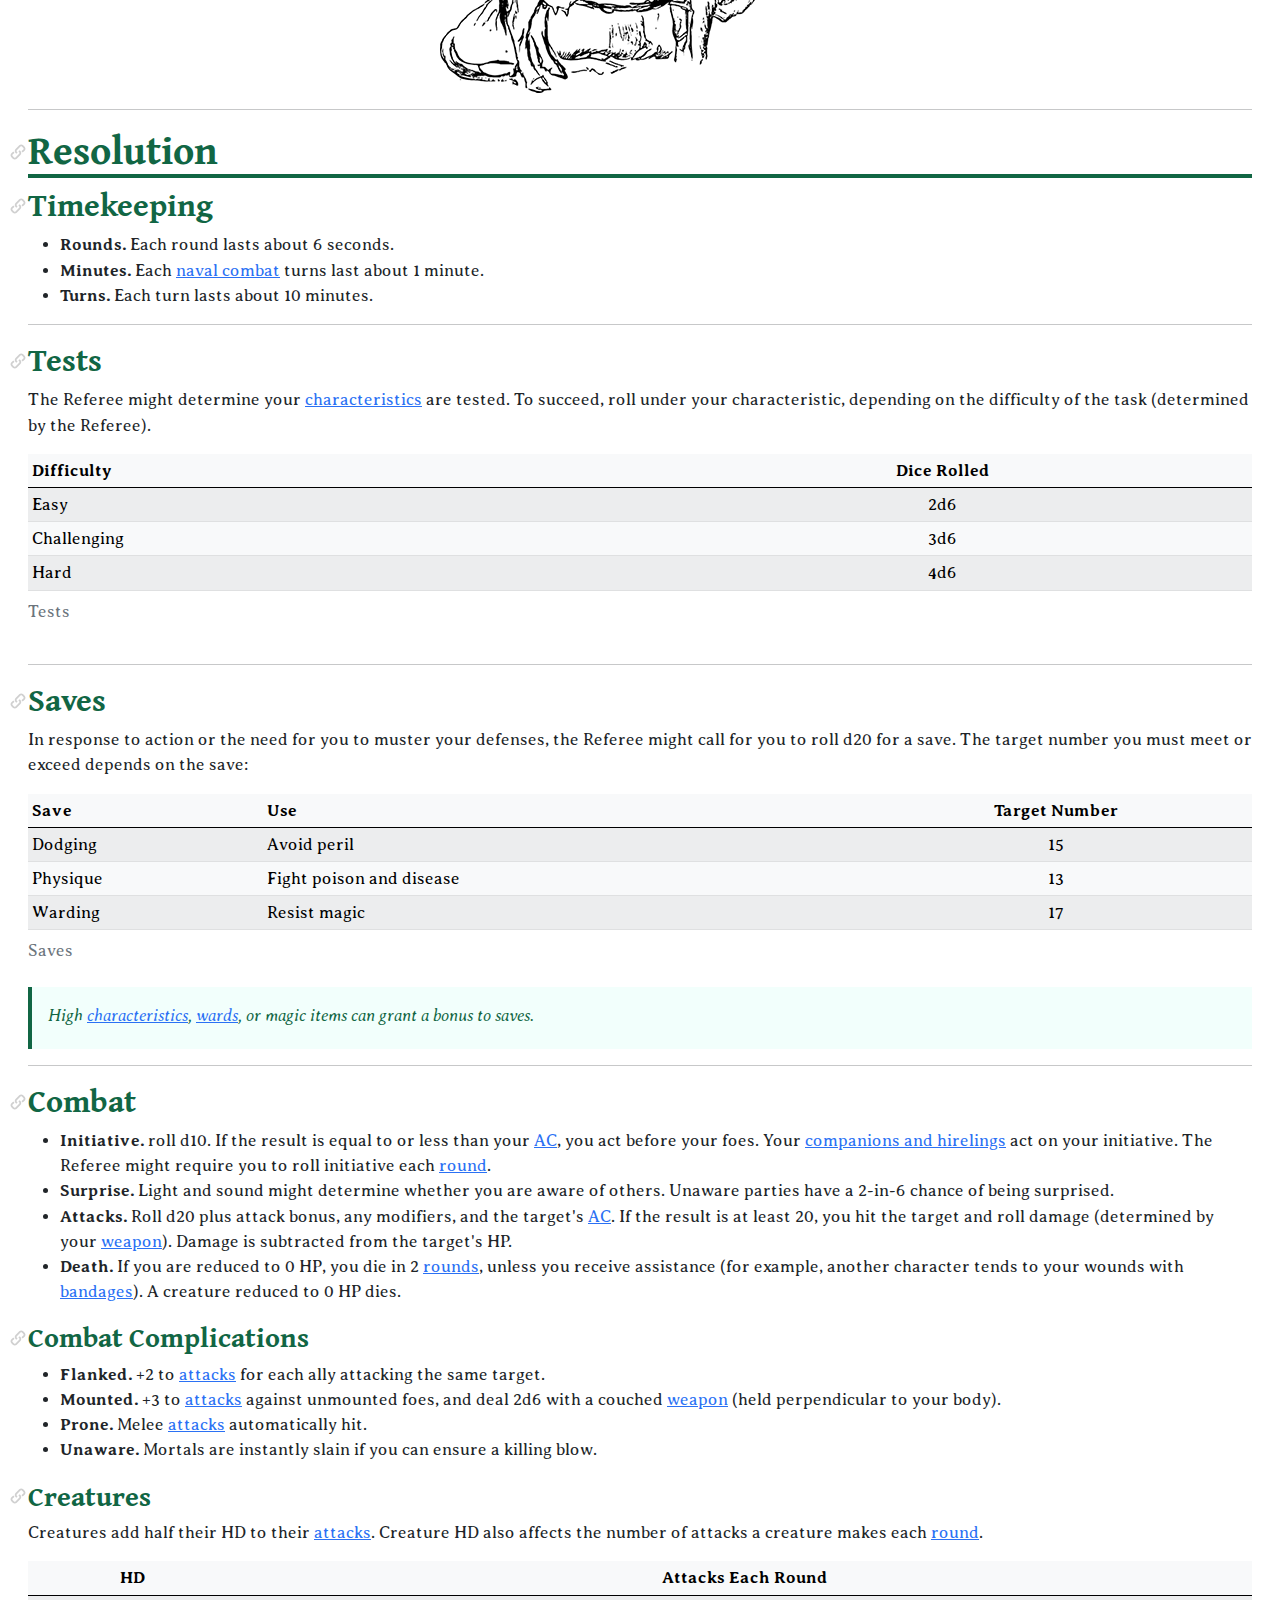
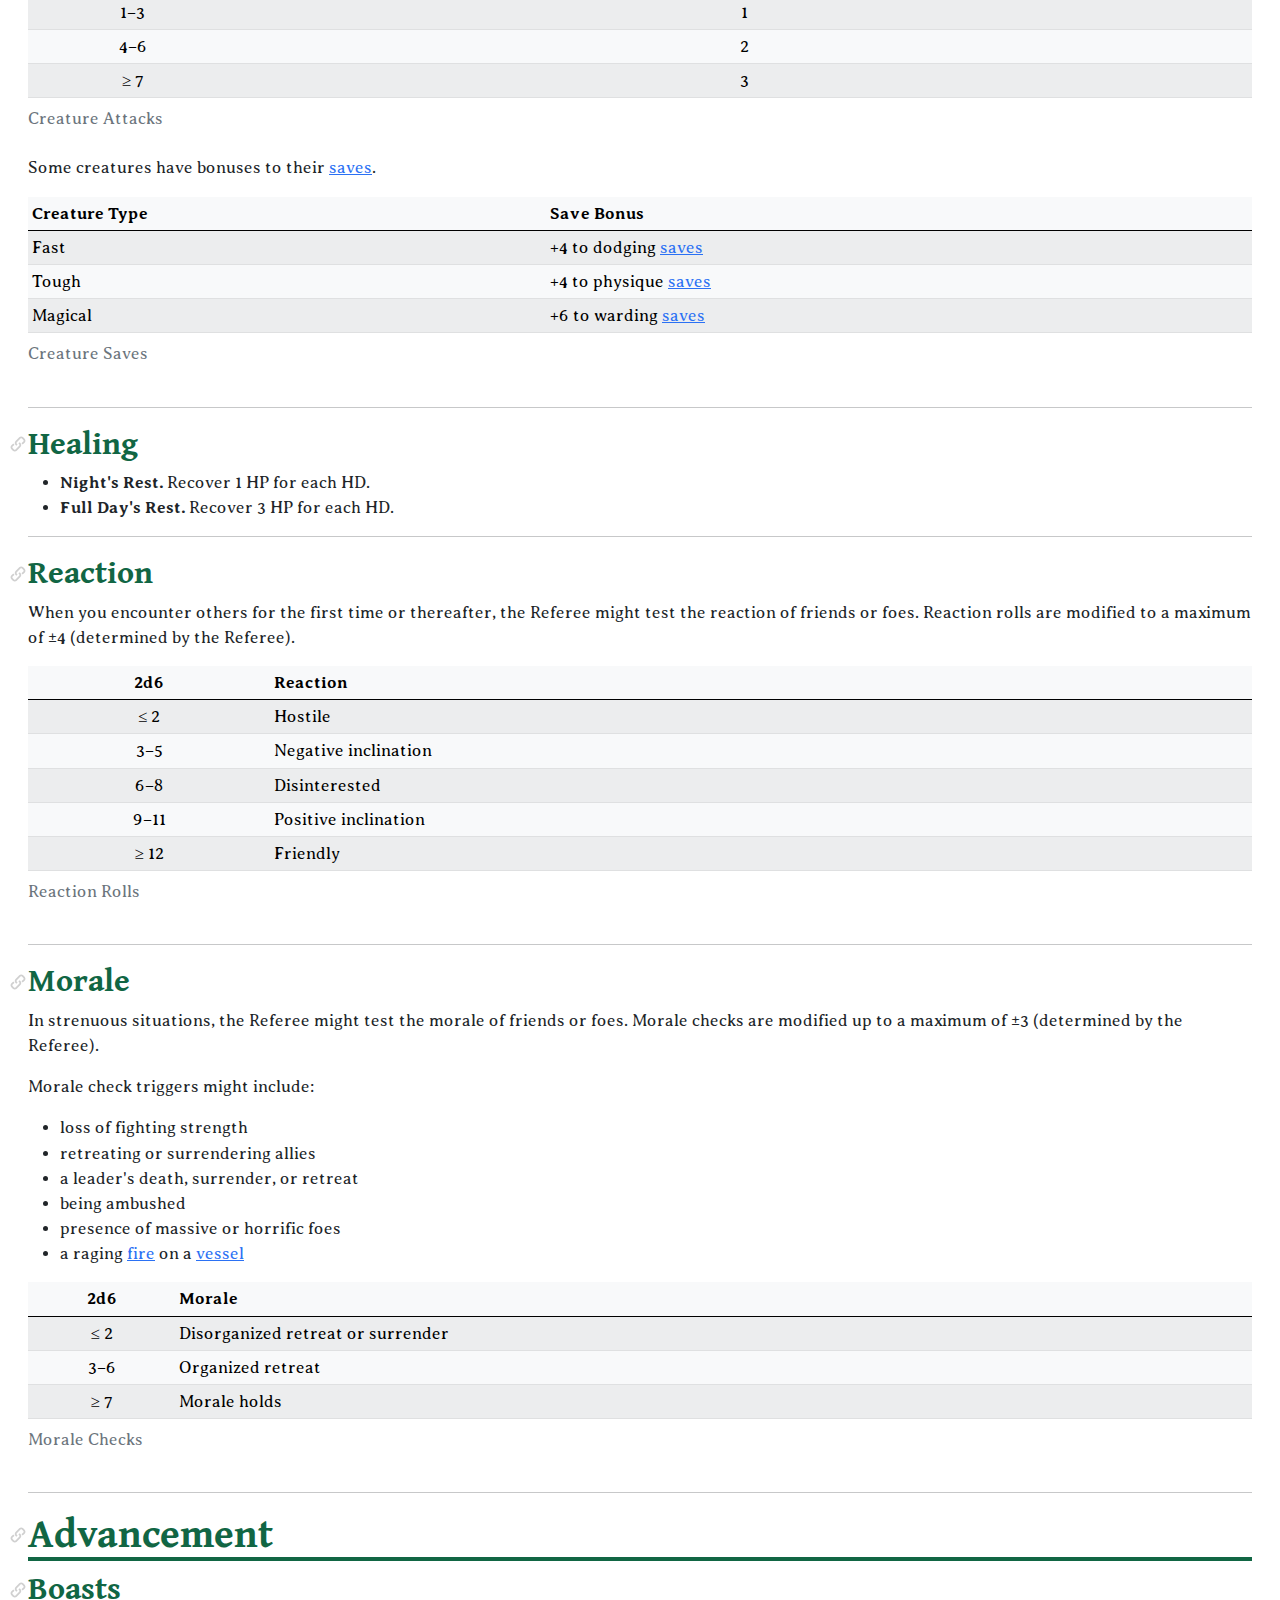
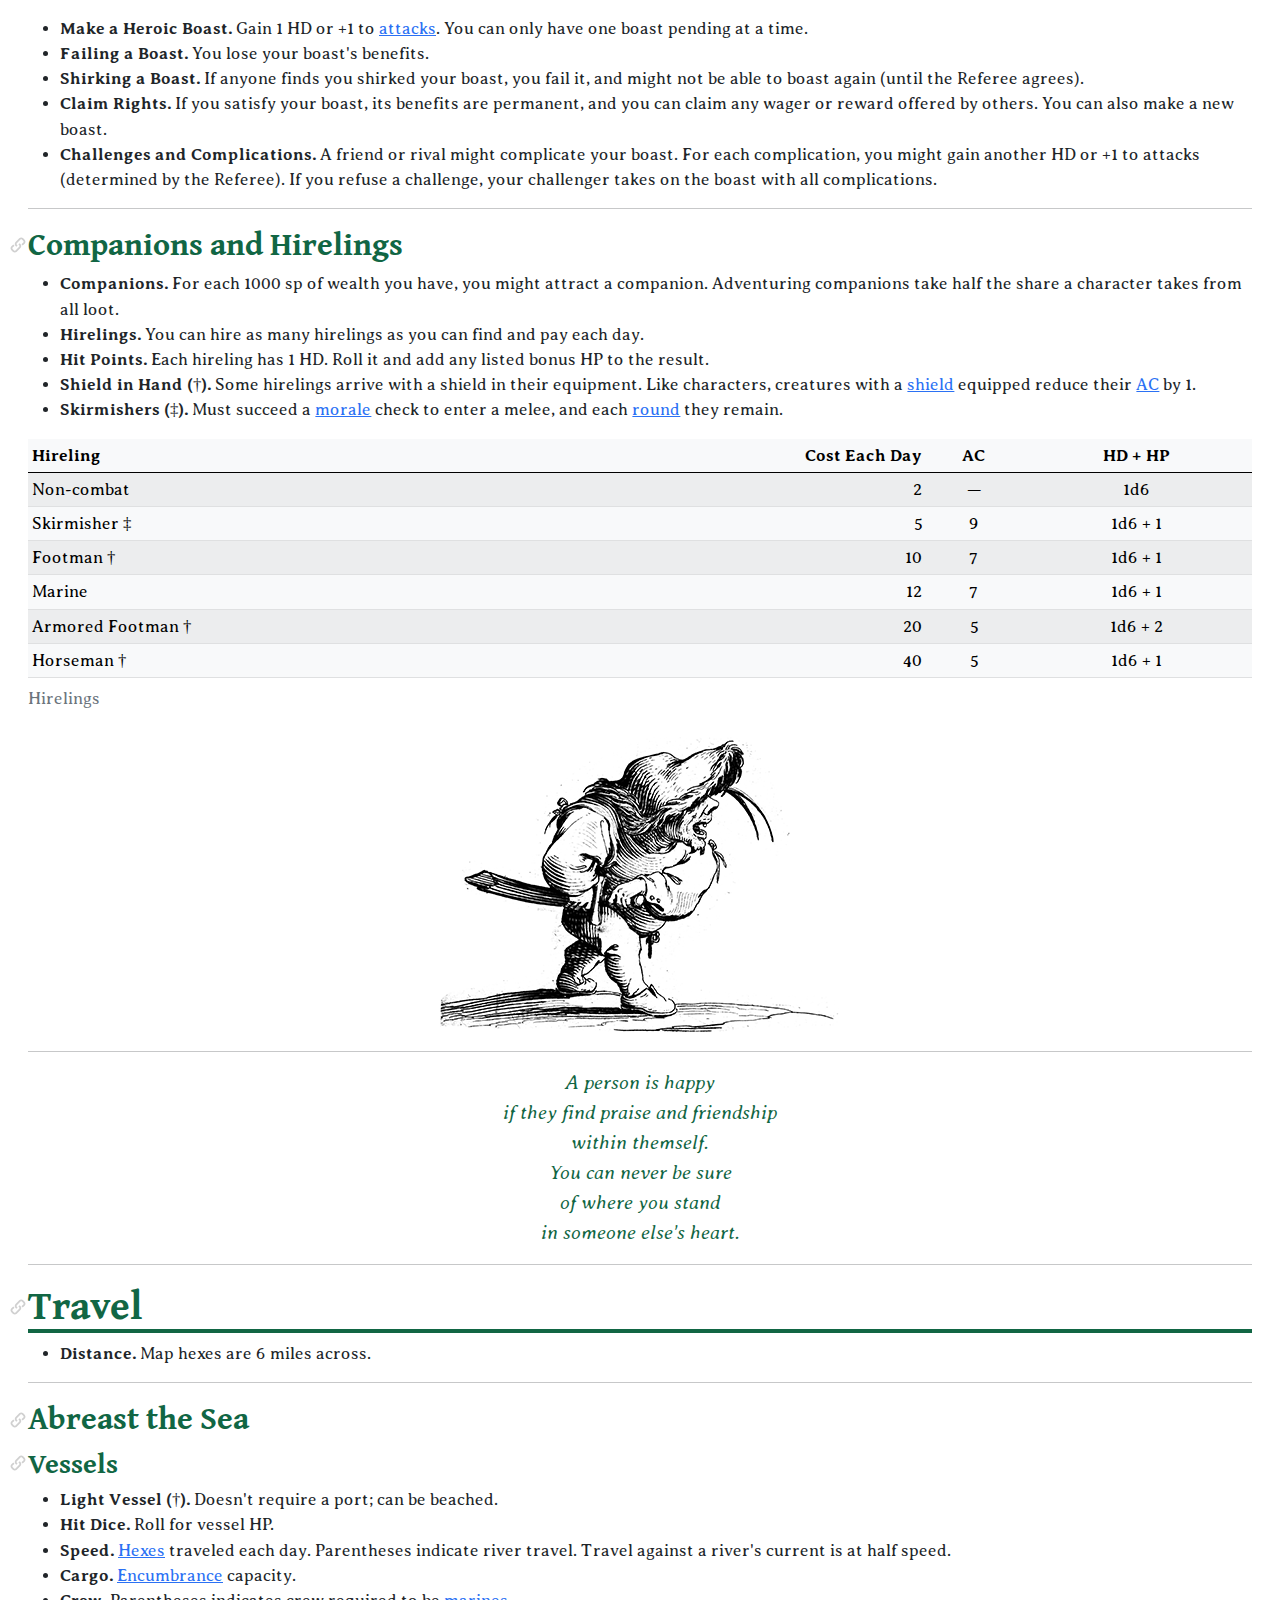
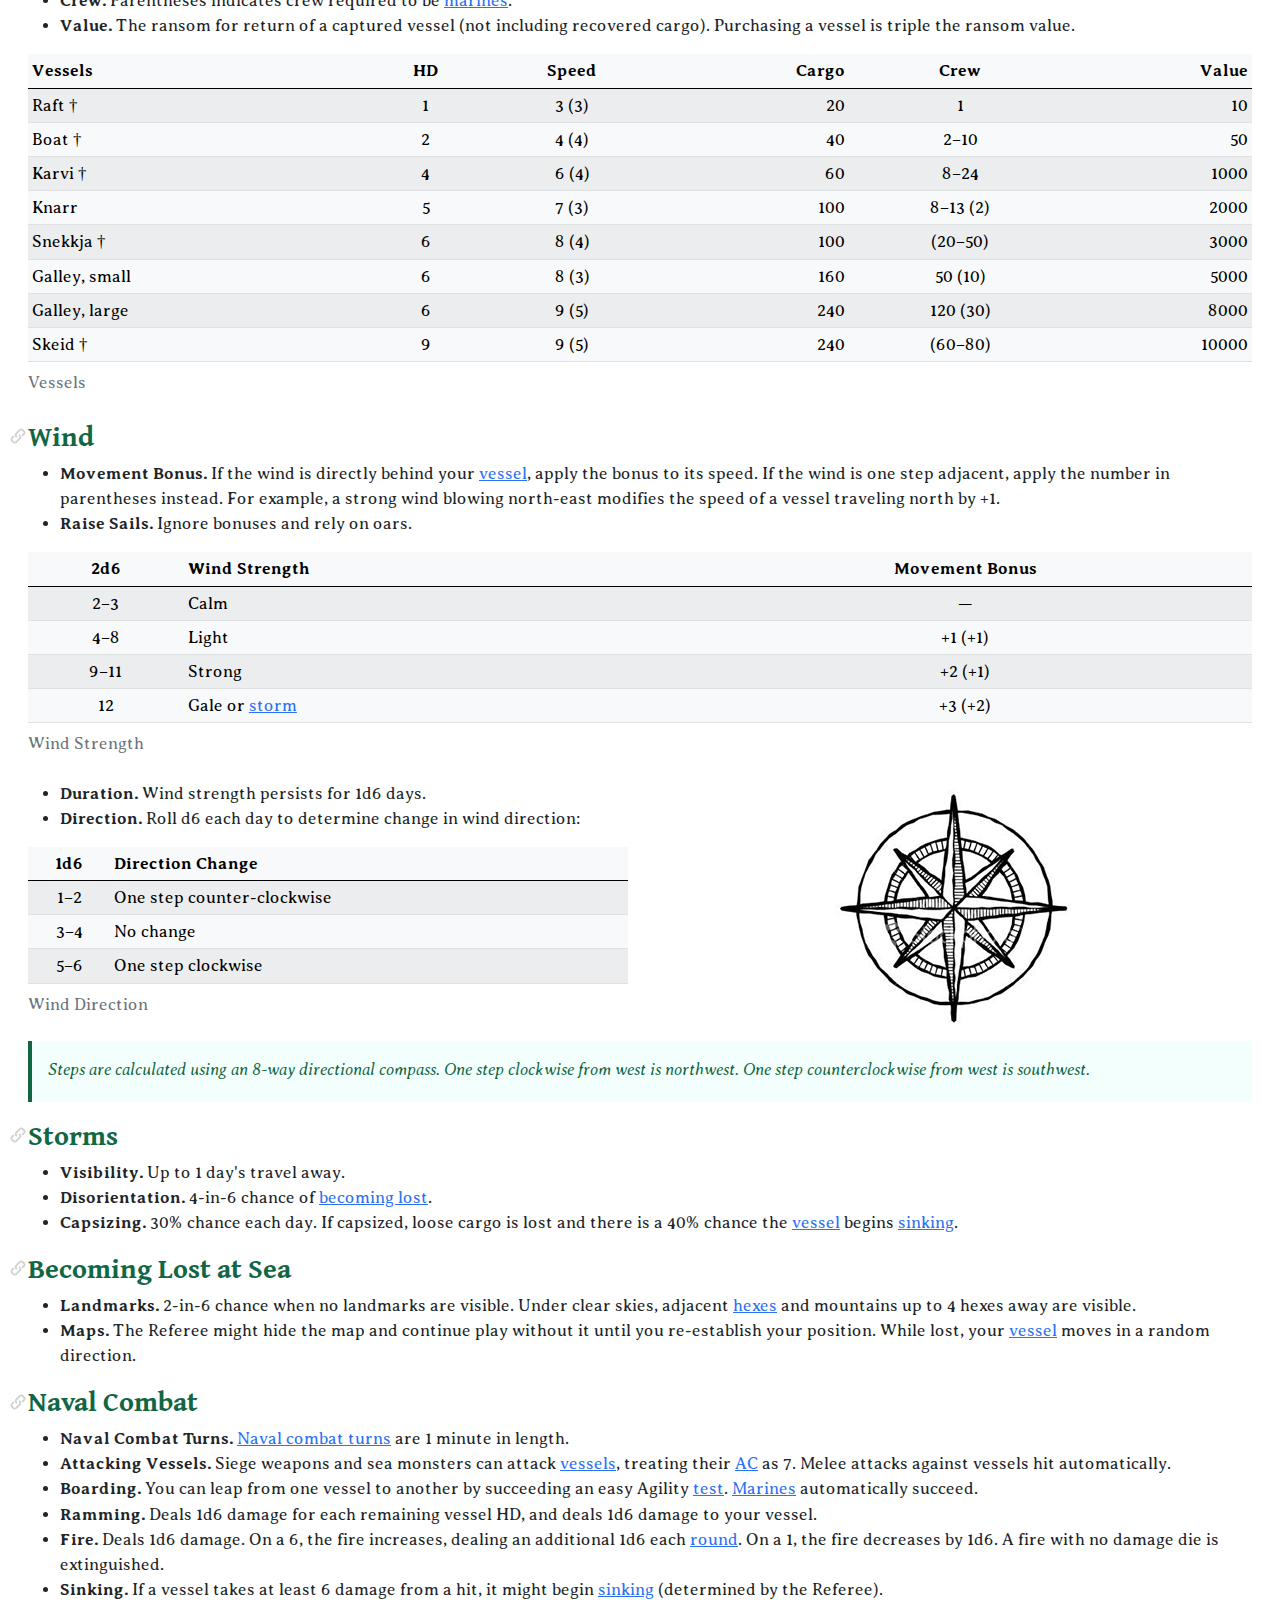
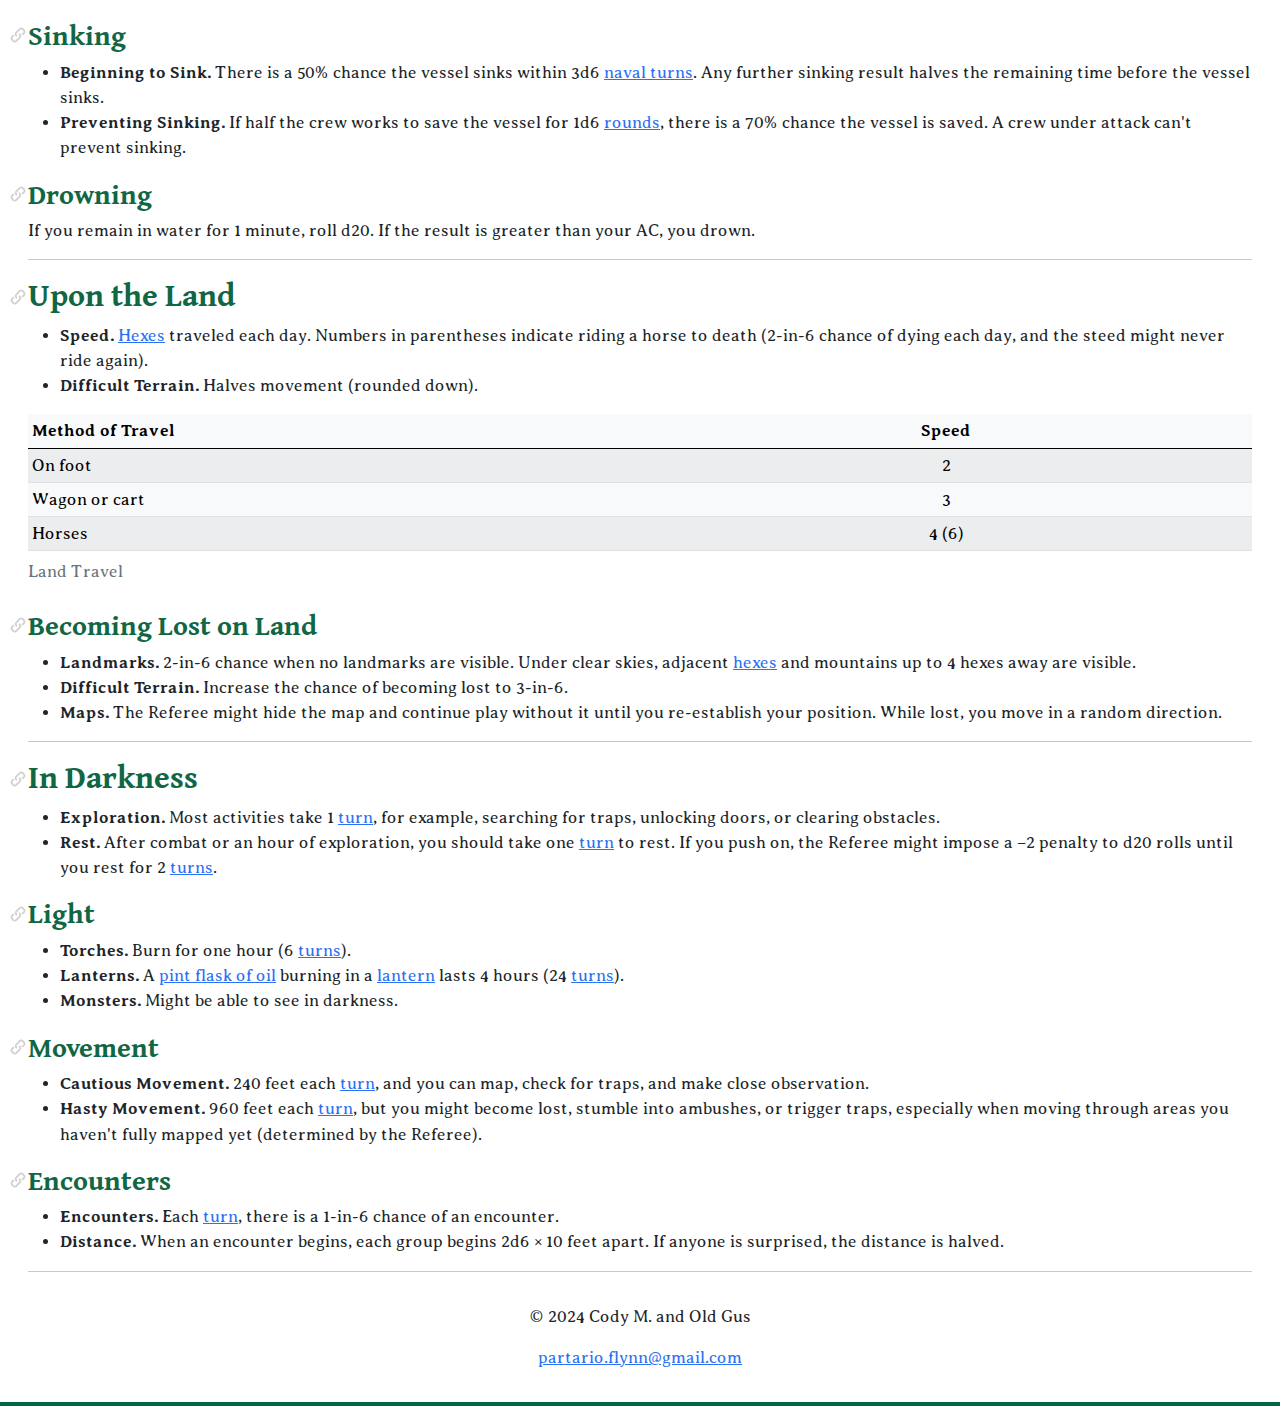
==== commit 1c90d264: "add PDF downloads" ====
--- a/index.html
+++ b/index.html
@@ -89,9 +89,8 @@
 </h1>
 <p class="small text-center">version 0.5c (2024-05-26)</p>
 <ul class="list-inline text-center">
-	<!--
-	<li class="list-inline-item"><a class="btn btn-light mt-1 mb-1 theme-light border text-white" href="/pdfs/">Download PDF</a></li>
-	-->
+	<li class="list-inline-item"><a class="btn btn-light mt-1 mb-1 theme-light border text-white" href="pdfs/wutc-upg.pdf">PDF</a></li>
+	<li class="list-inline-item"><a class="btn btn-light mt-1 mb-1 theme-light border text-white" href="pdfs/wutc-upg-character-sheet.pdf">PDF Character Sheet</a></li>
 	<li class="list-inline-item"><a class="btn btn-light mt-1 mb-1 theme-light border text-white" href="https://github.com/callmepartario/wutc">Github</a></li>
 	<li class="list-inline-item"><a class="btn btn-light mt-1 mb-1 theme-light border text-white" href="https://ko-fi.com/oldgus">&#9749; Ko-fi</a></li>
 </ul>
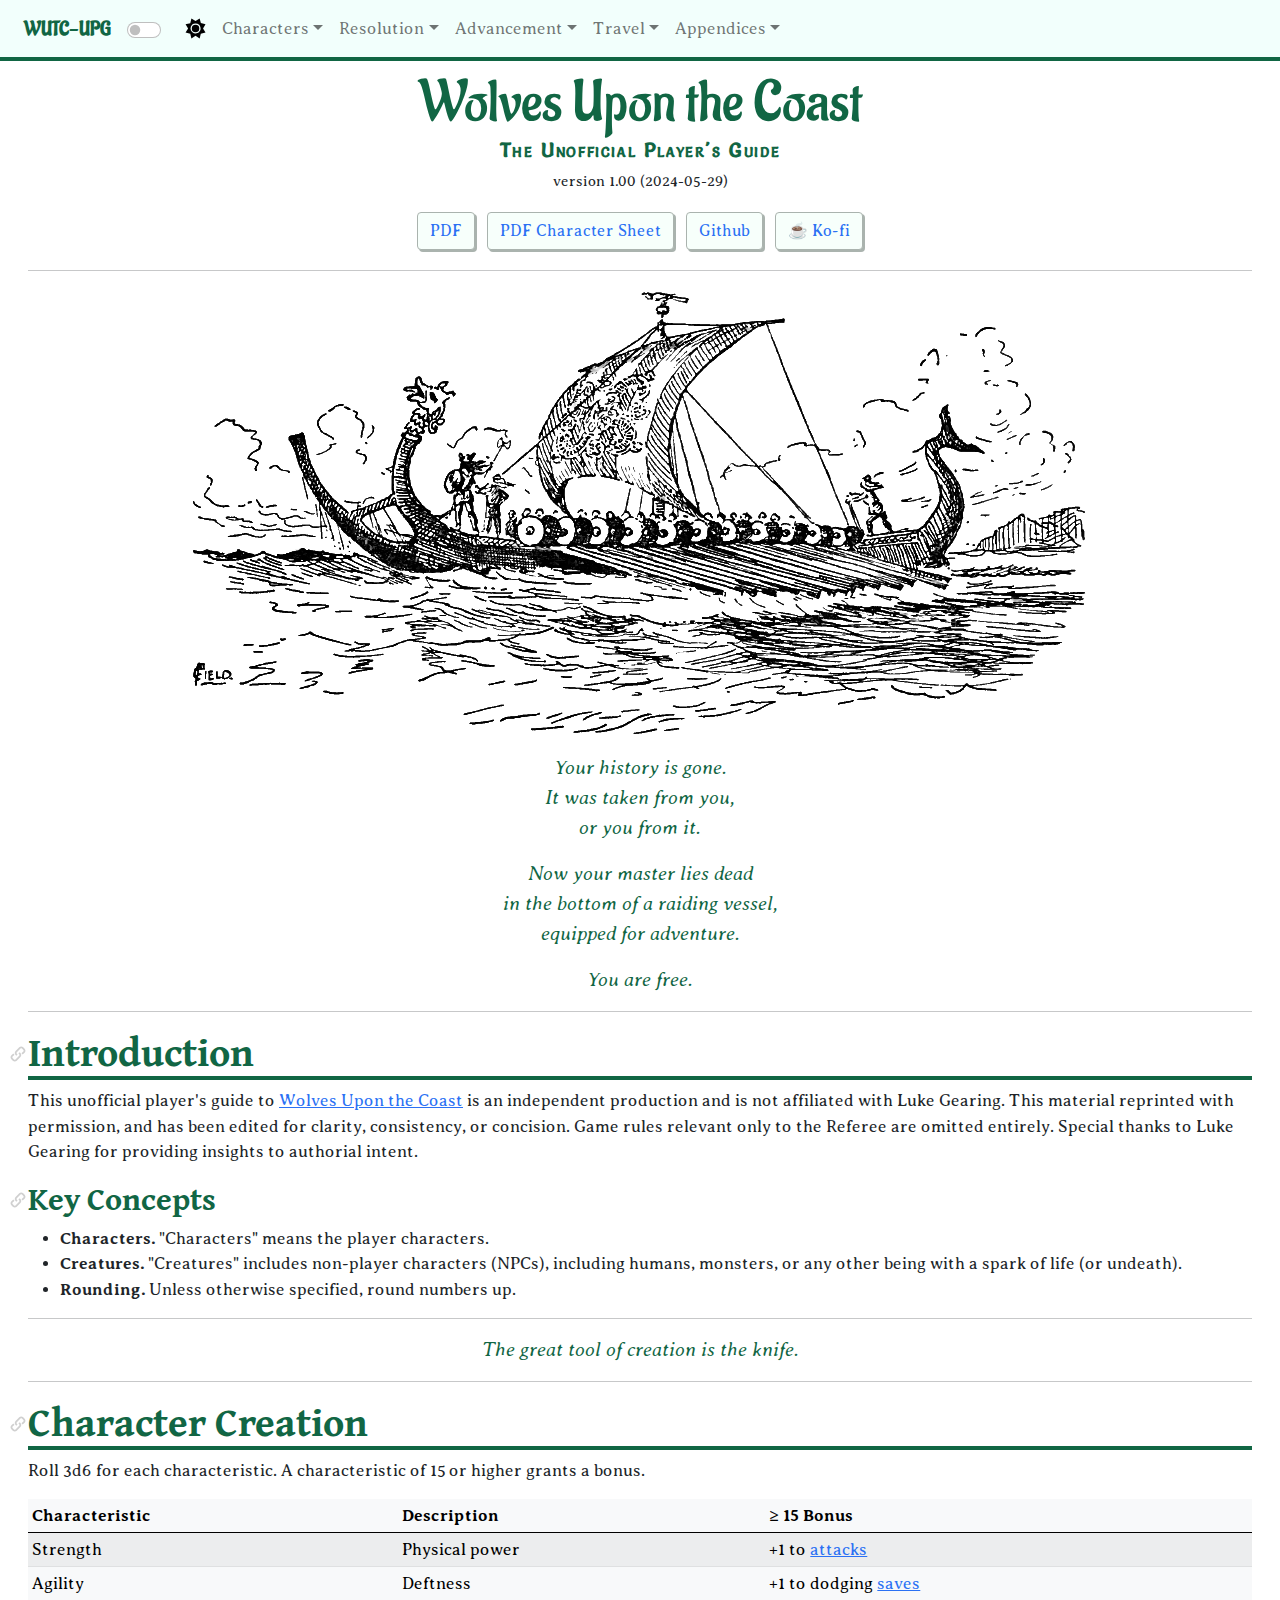
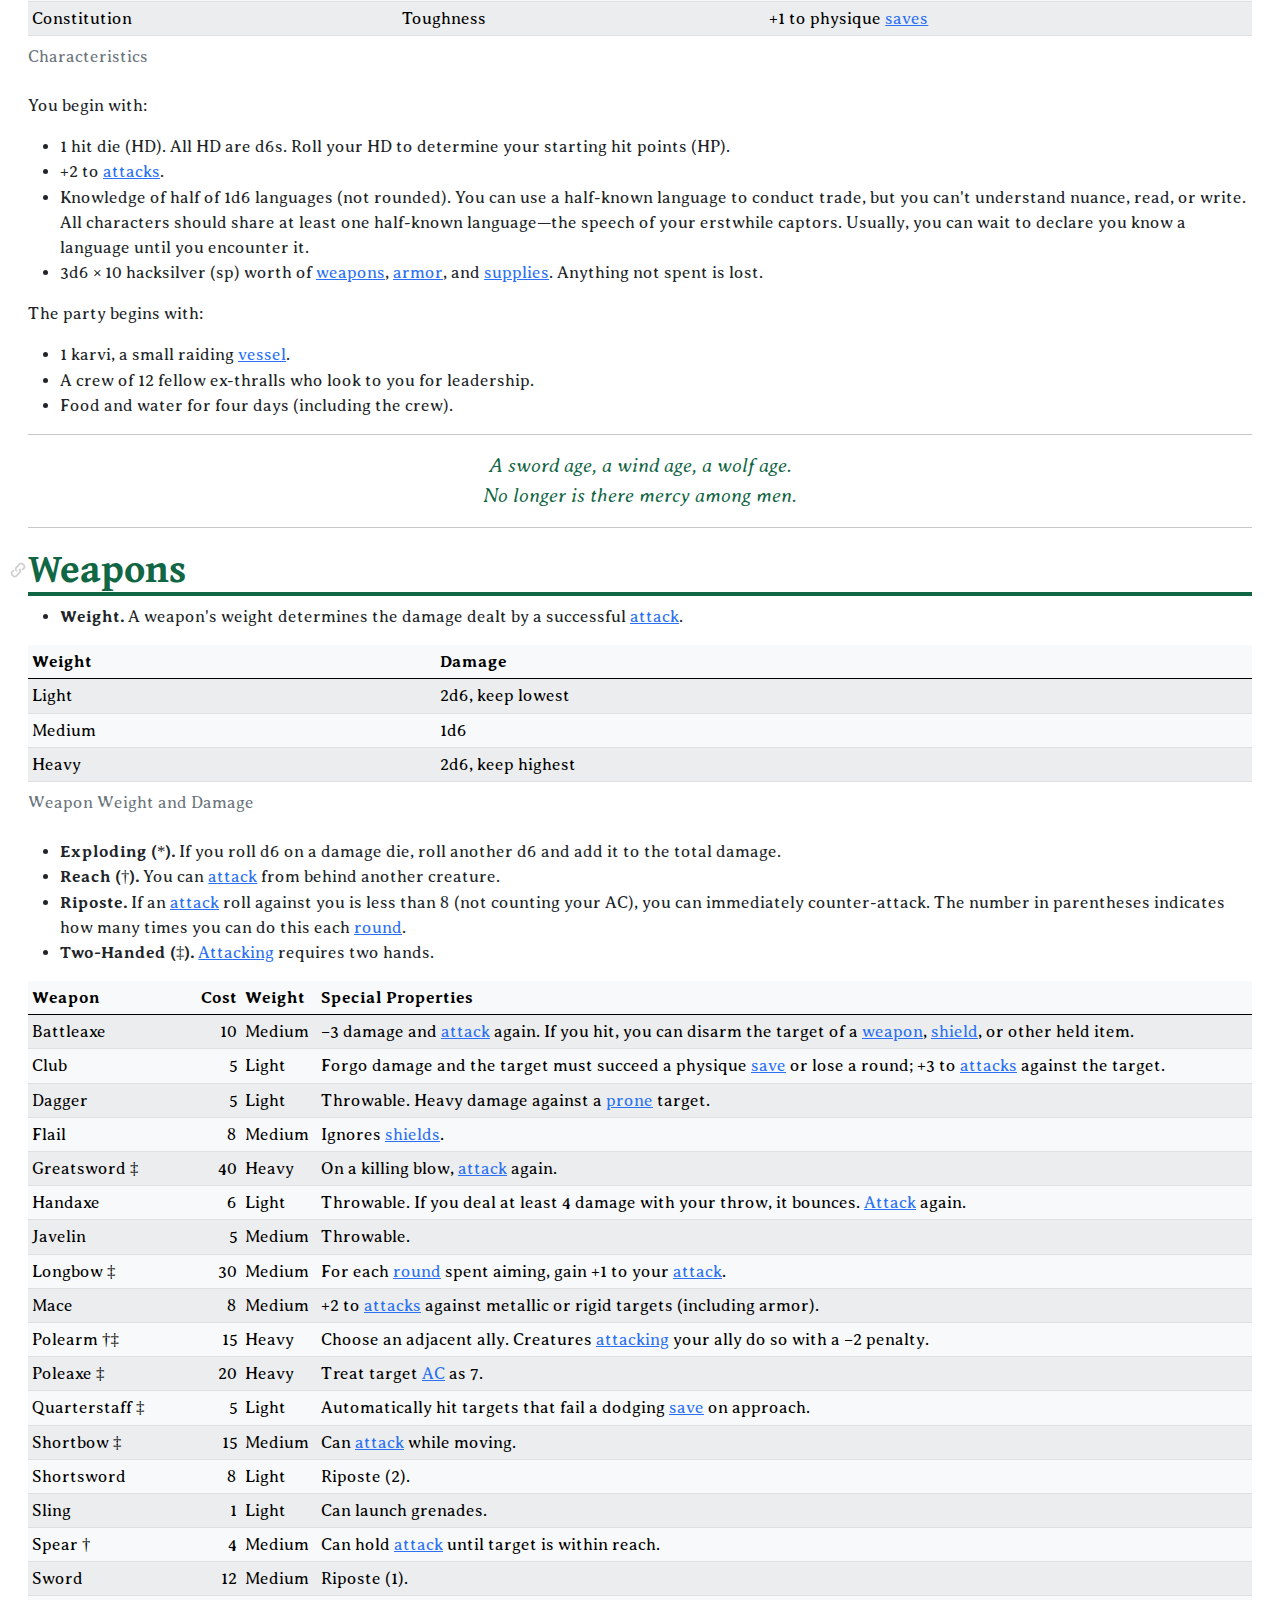
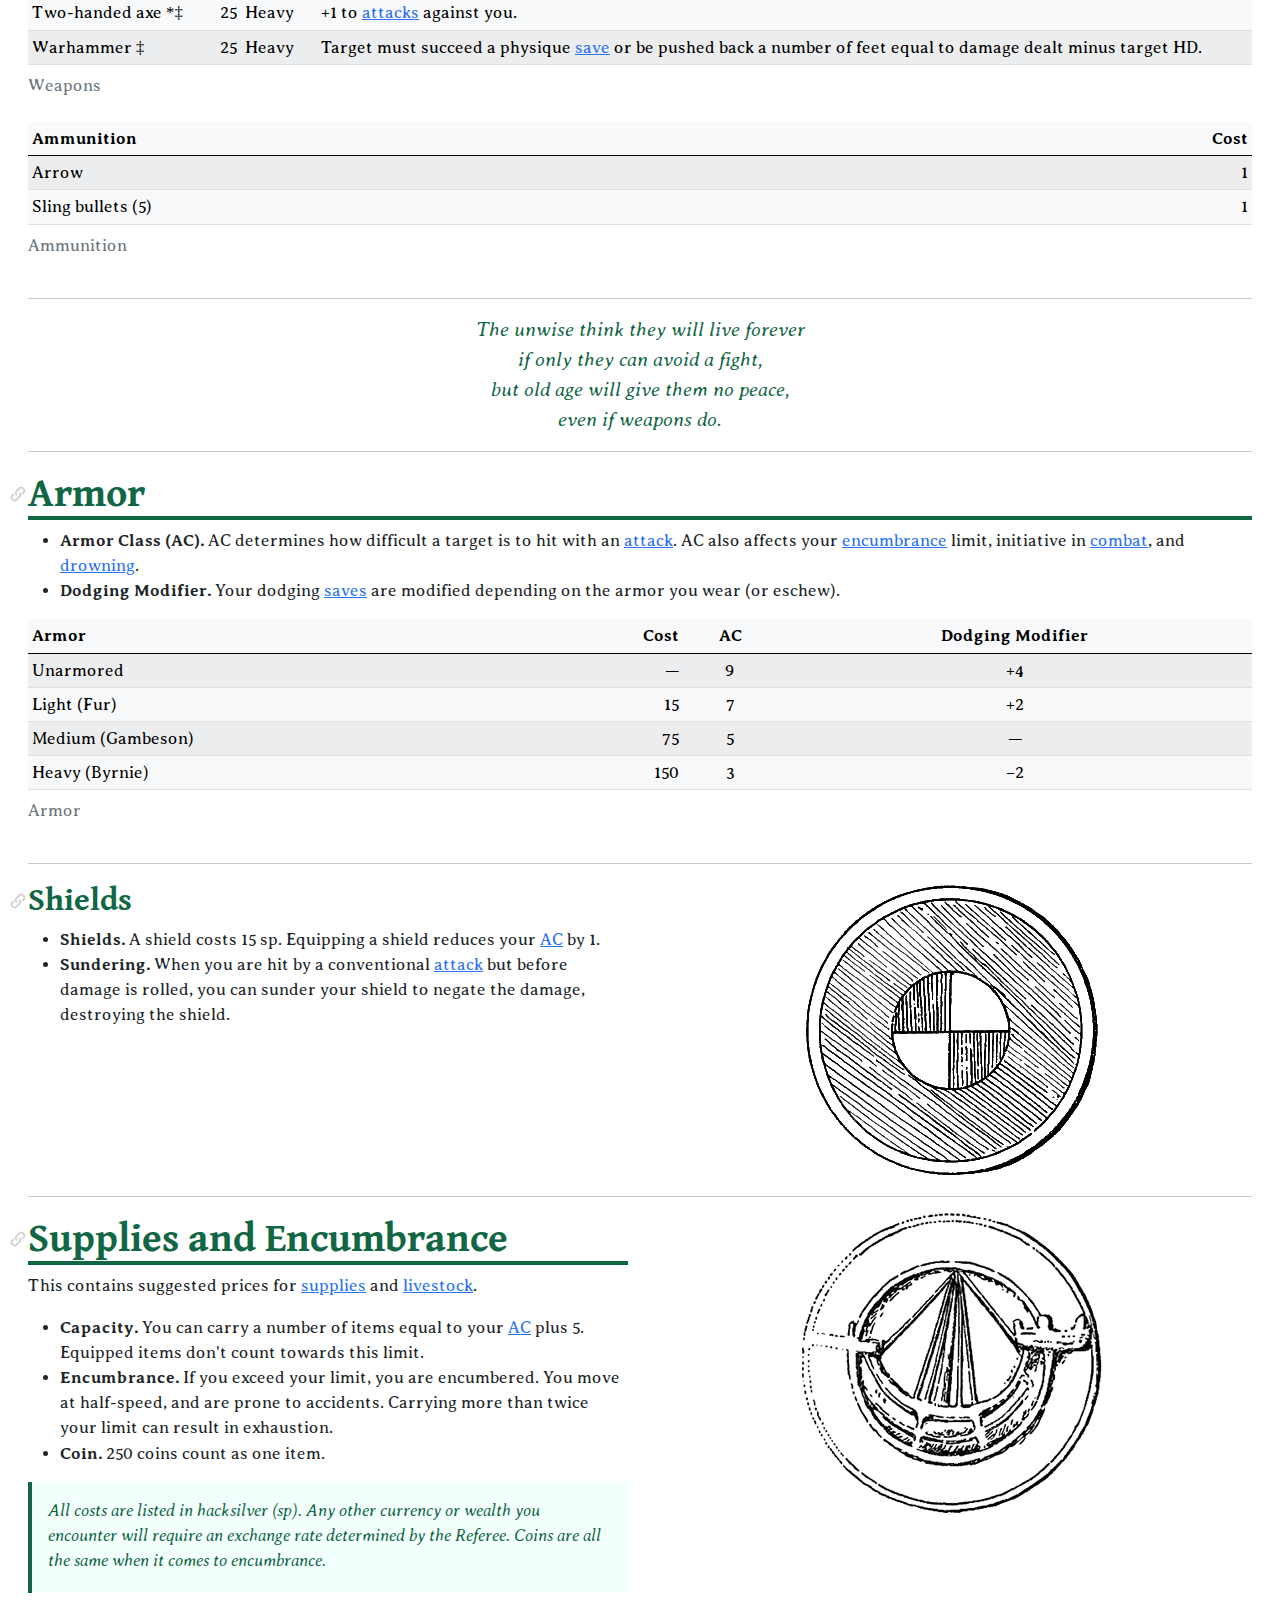
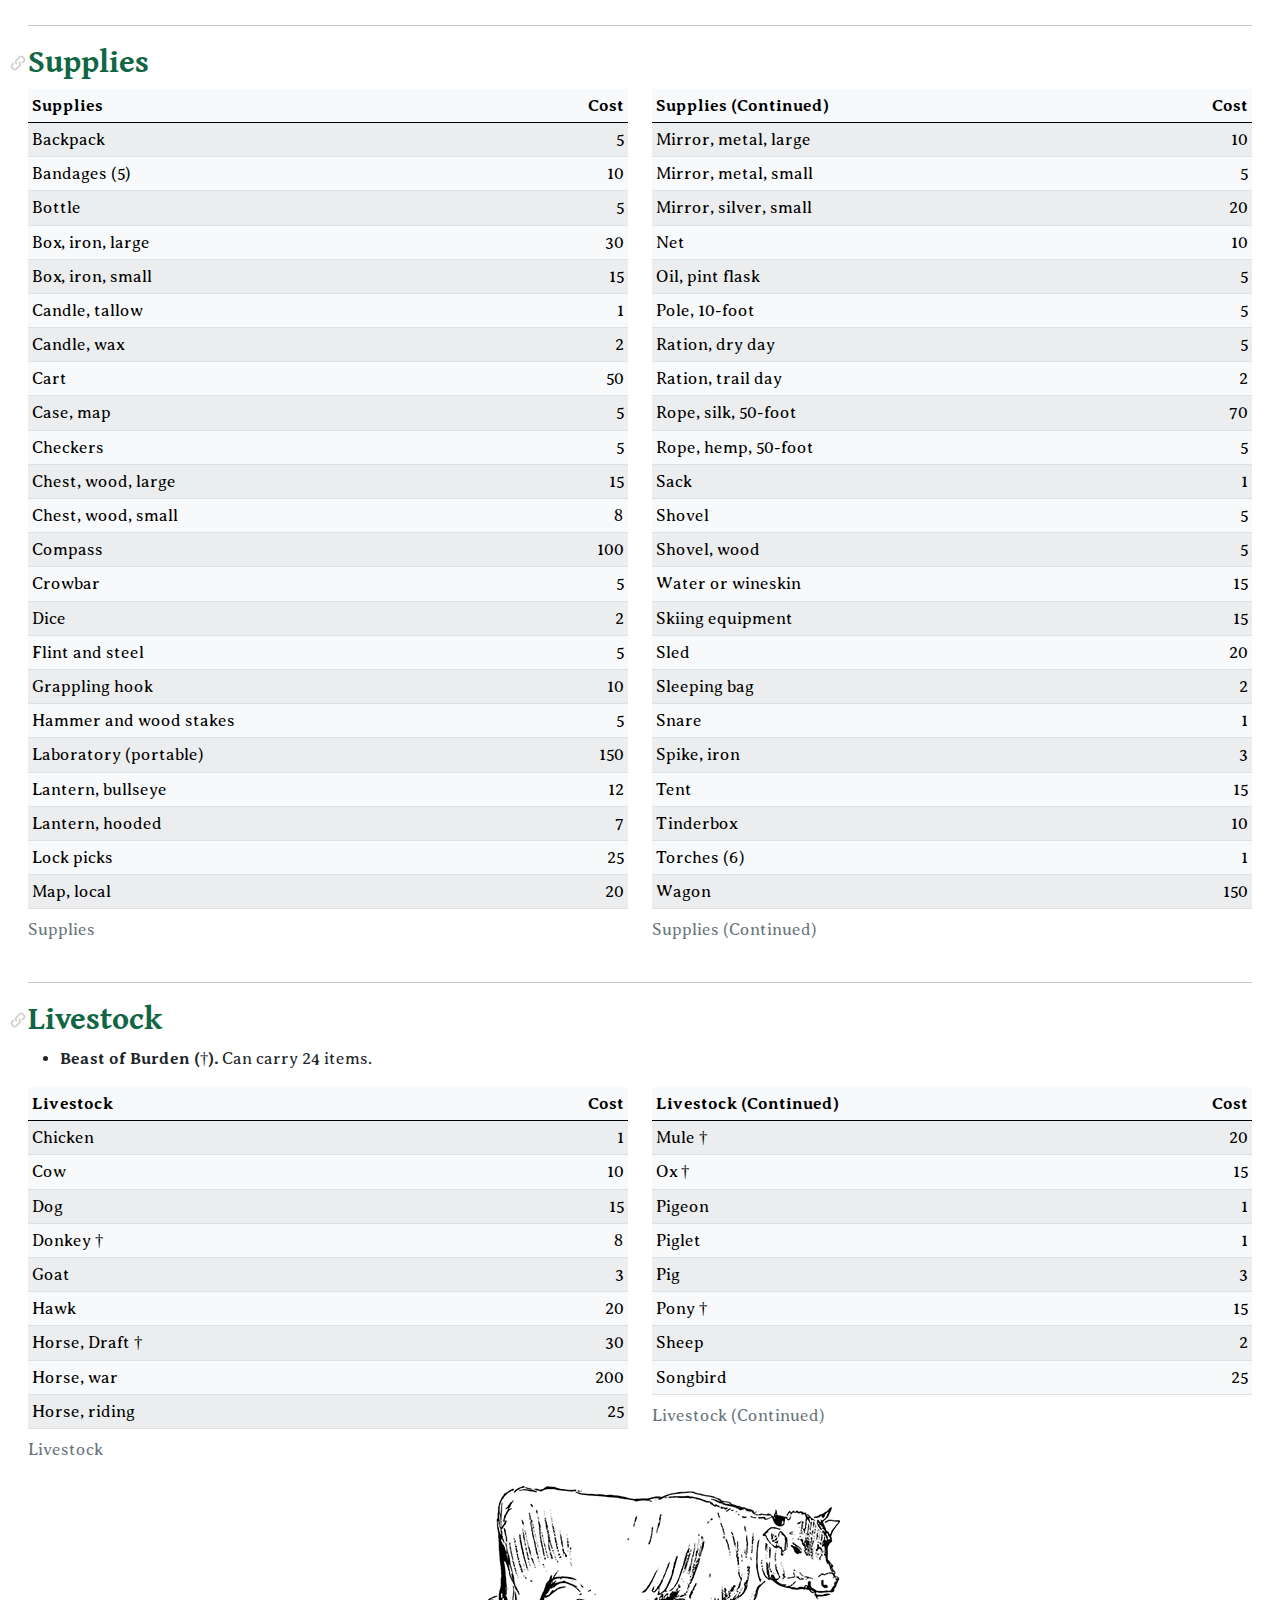
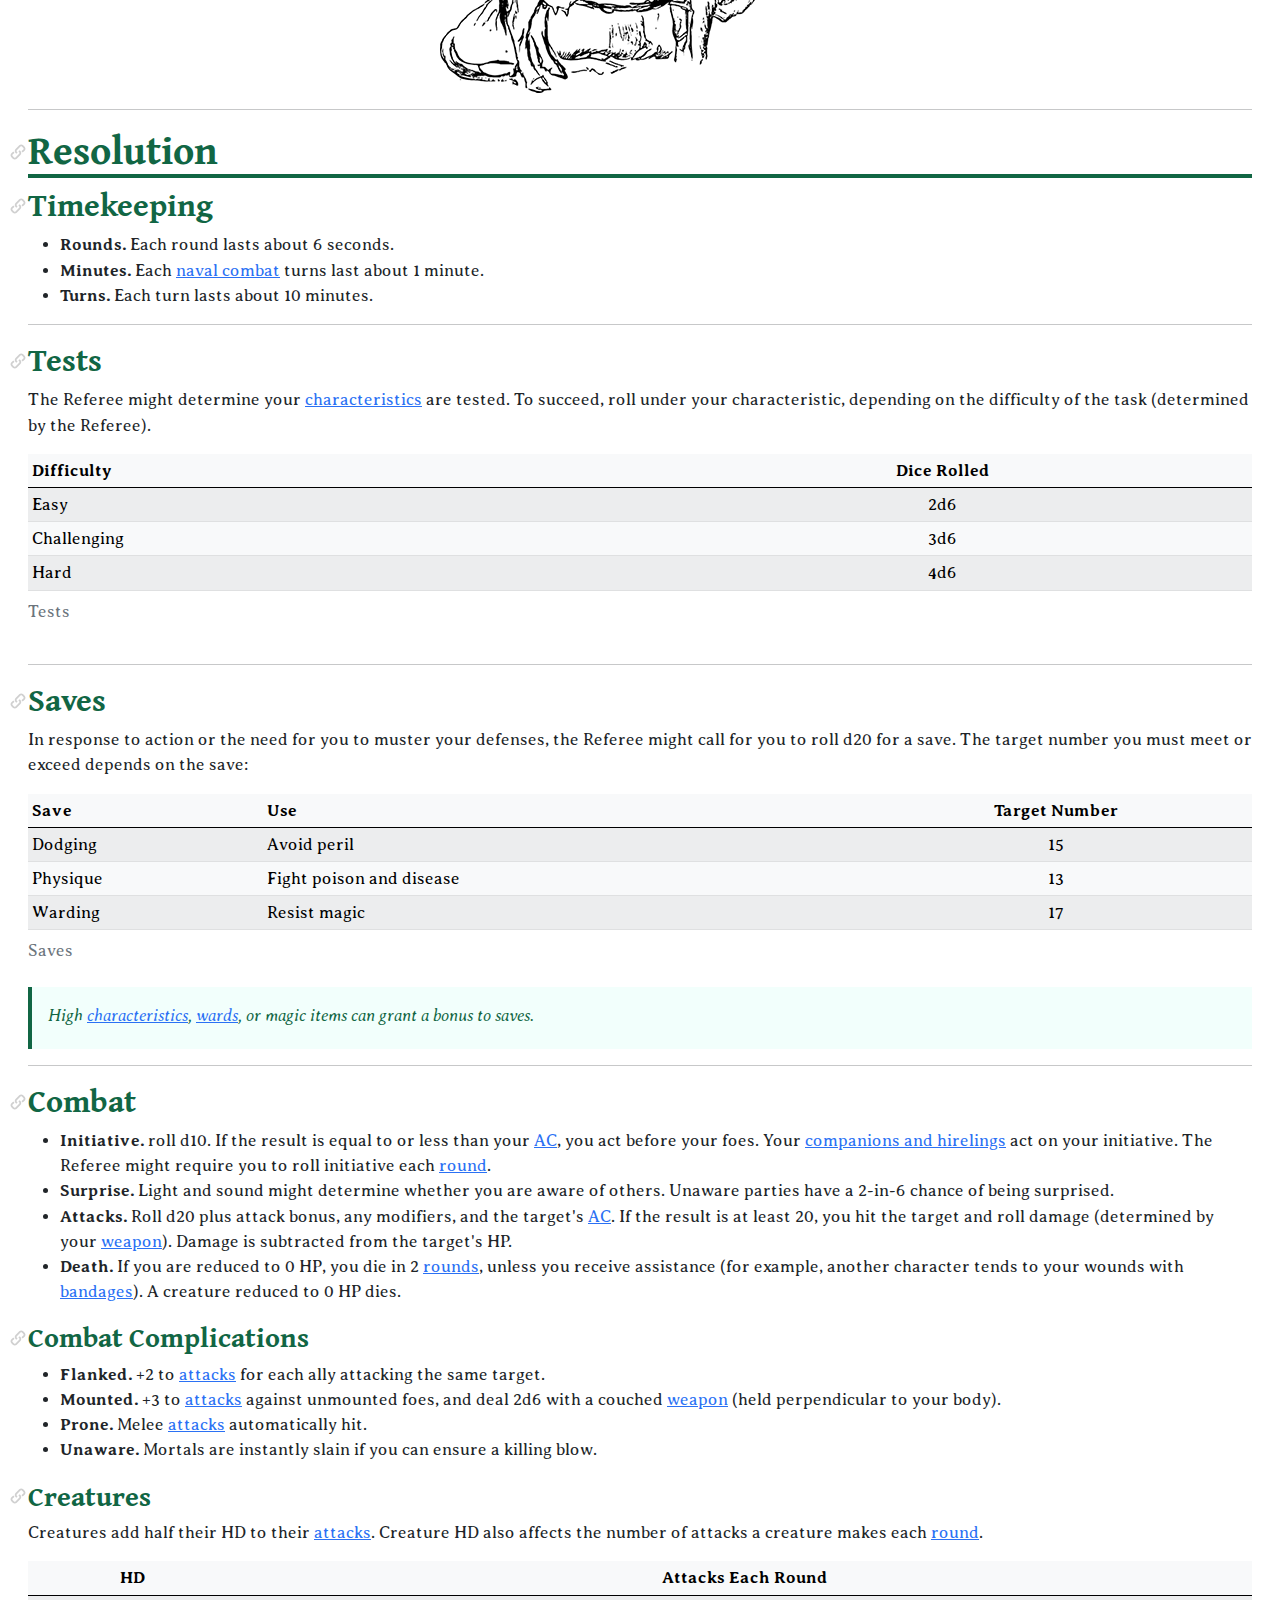
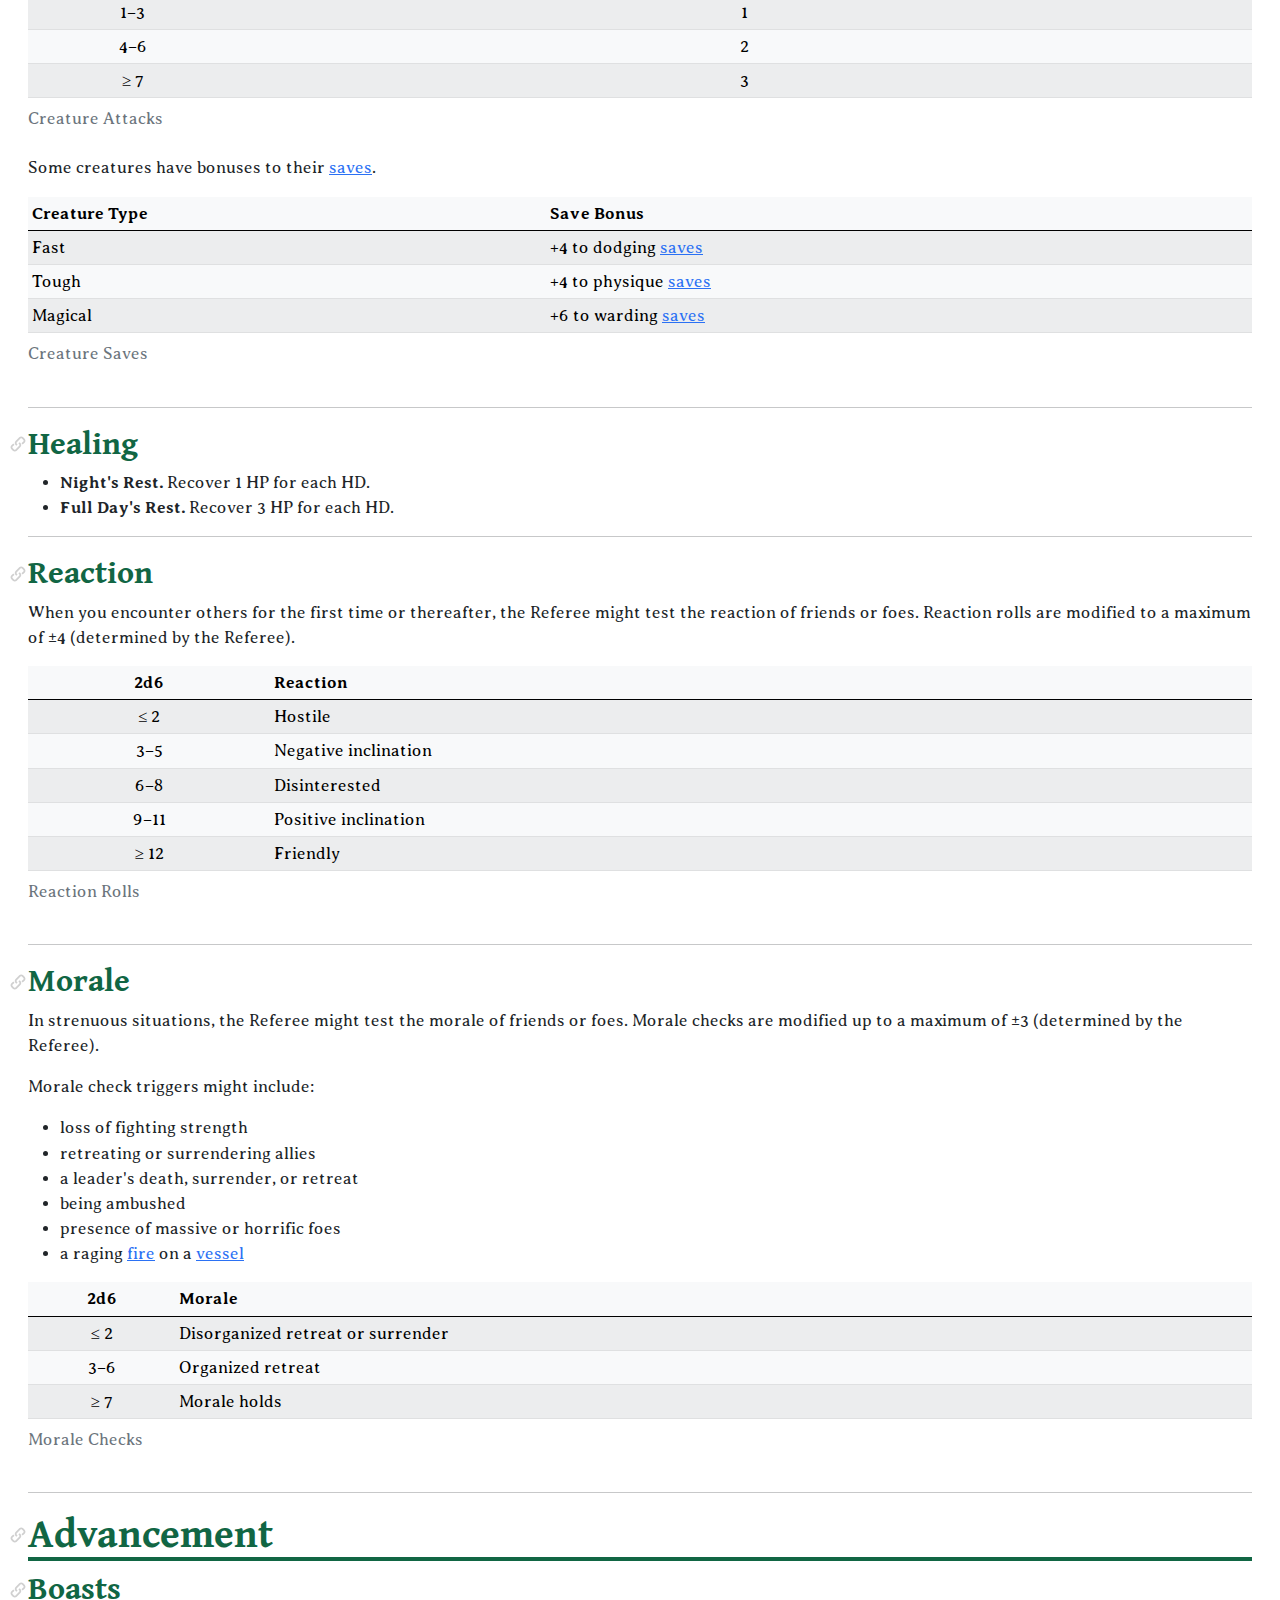
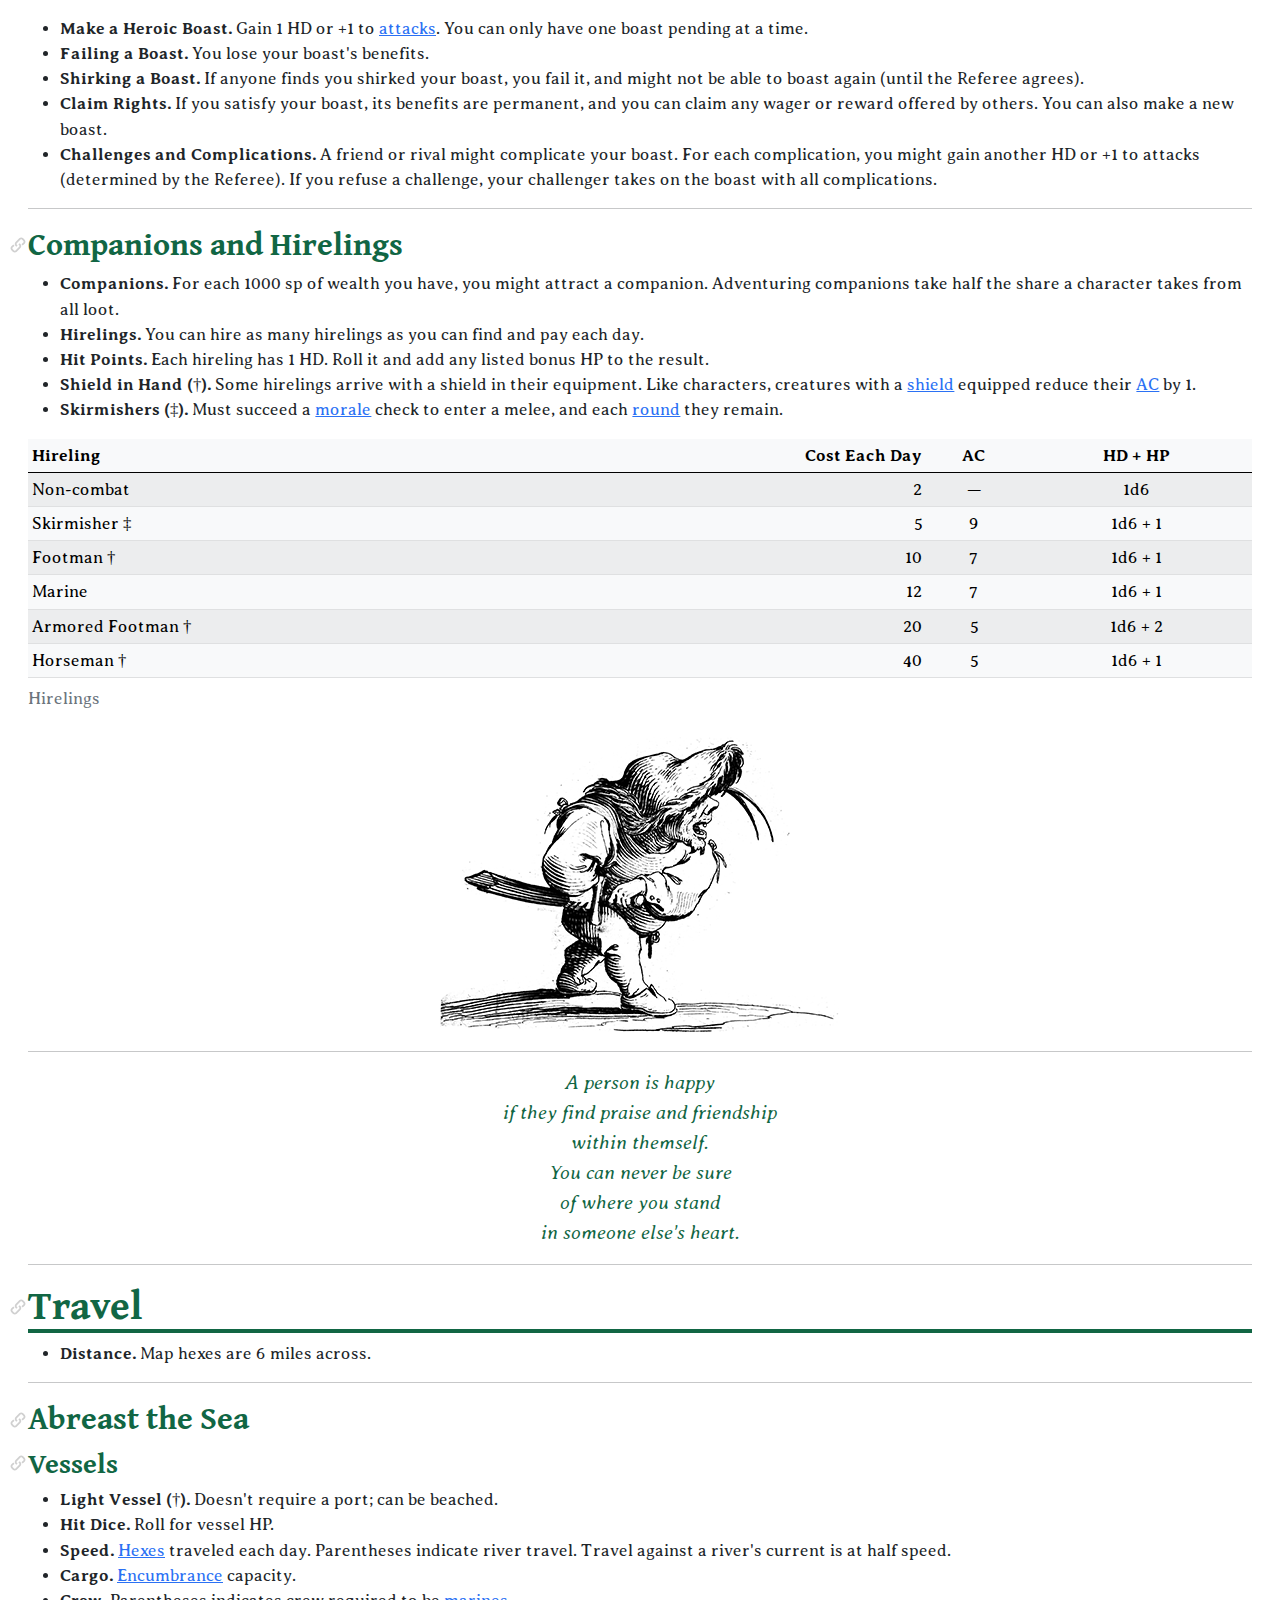
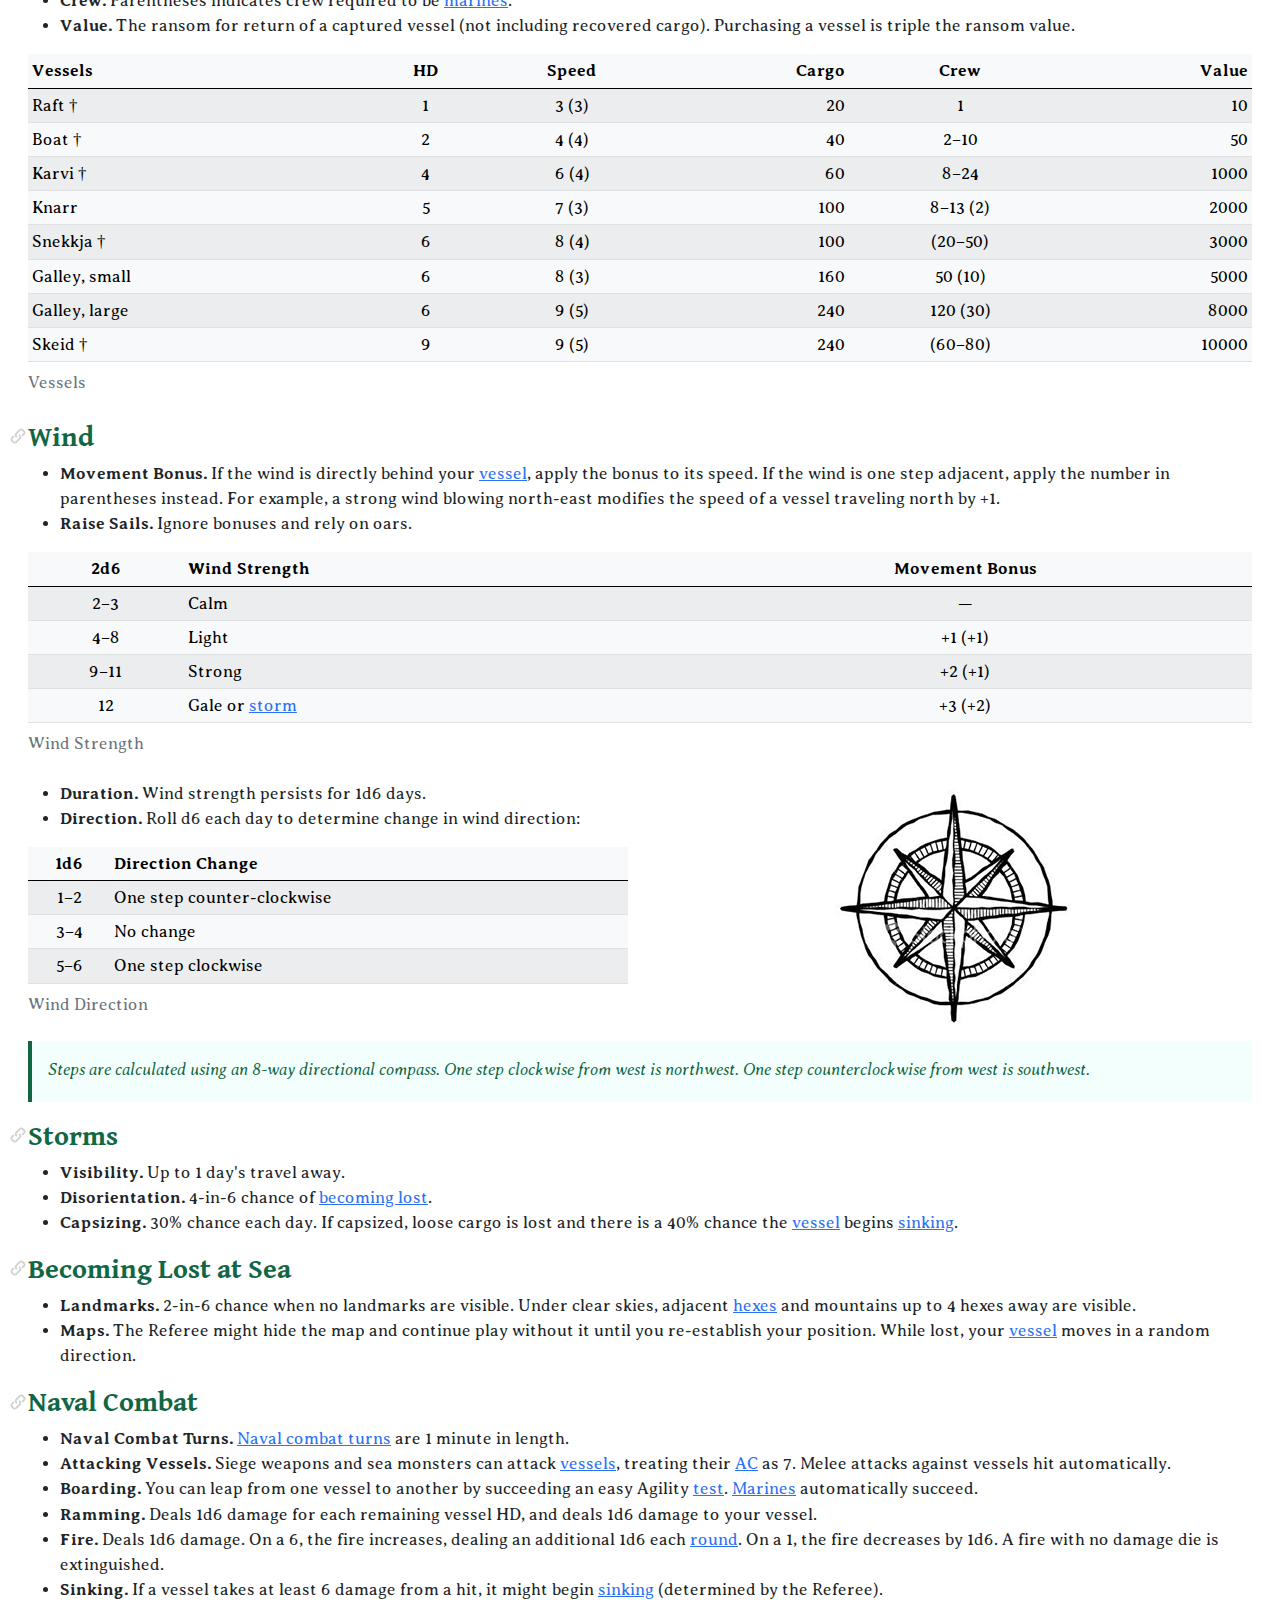
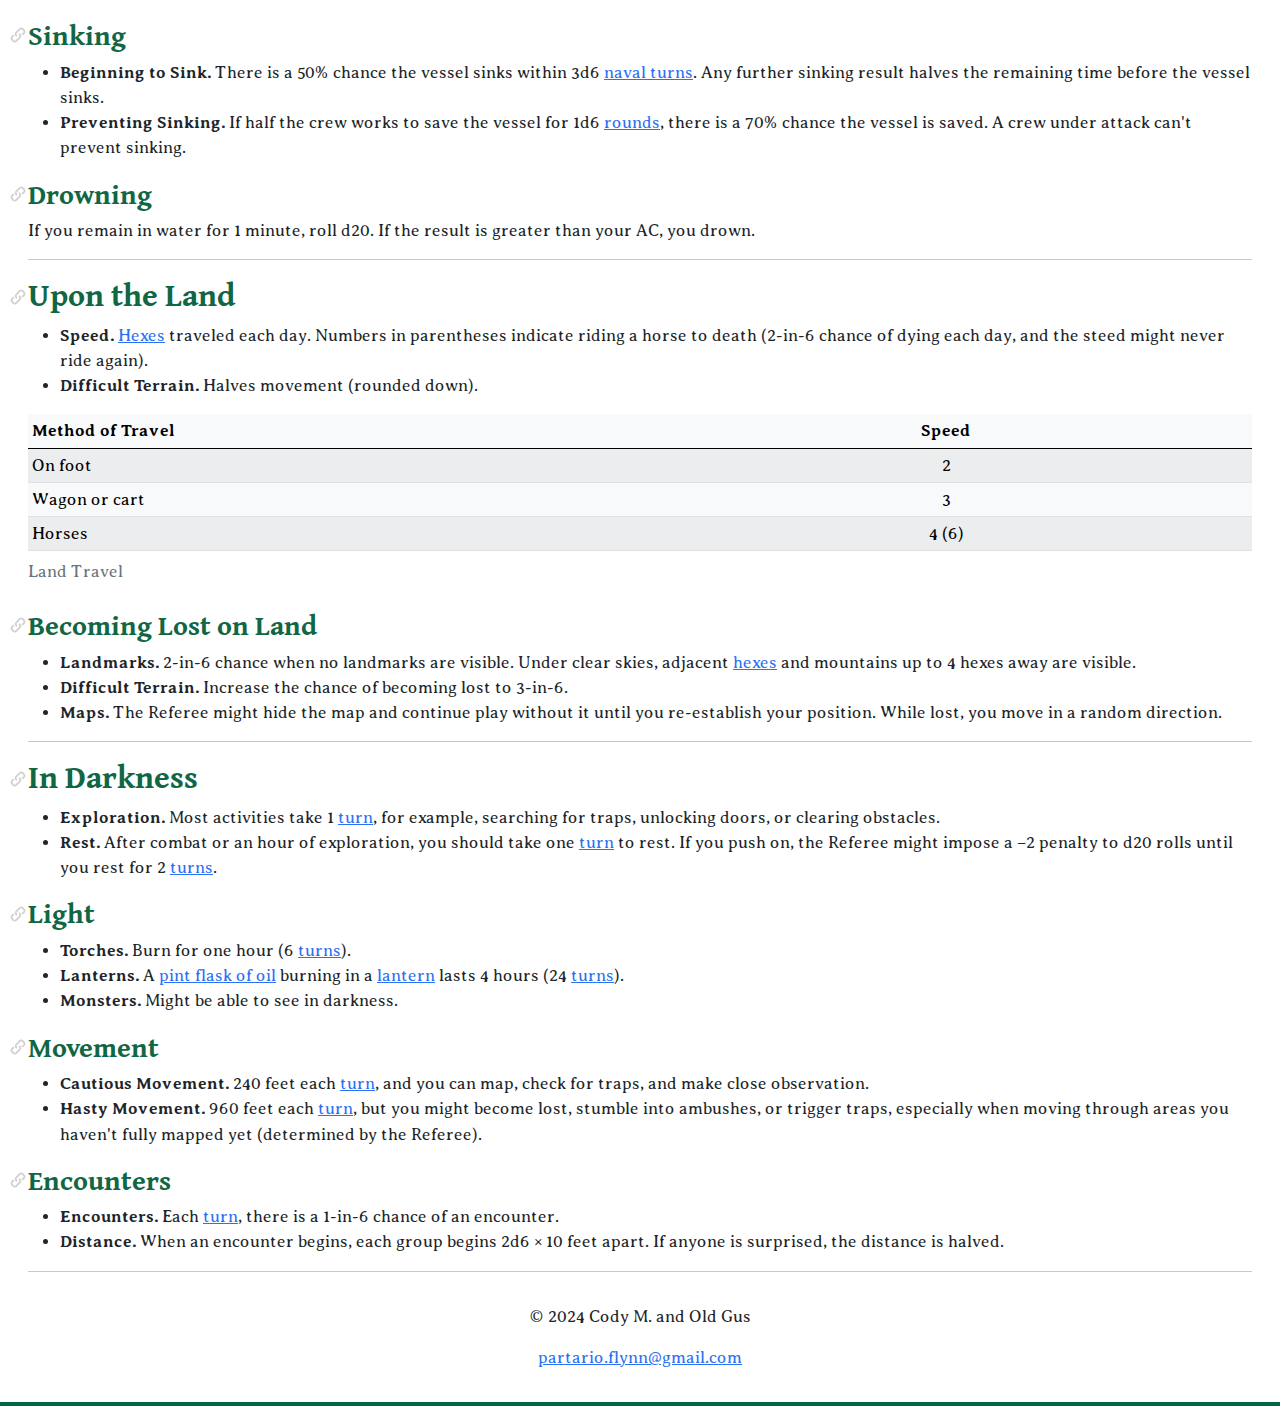
==== commit 4b3b36a3: "Add files via upload" ====
--- a/index.html
+++ b/index.html
@@ -87,7 +87,7 @@
 	Wolves Upon the Coast
 	<span class="wutc-subtitle">The Unofficial Player's Guide</span>
 </h1>
-<p class="small text-center">version 0.5c (2024-05-26)</p>
+<p class="small text-center">version 1.00 (2024-05-29)</p>
 <ul class="list-inline text-center">
 	<li class="list-inline-item"><a class="btn btn-light mt-1 mb-1 theme-light border text-white" href="pdfs/wutc-upg.pdf">PDF</a></li>
 	<li class="list-inline-item"><a class="btn btn-light mt-1 mb-1 theme-light border text-white" href="pdfs/wutc-upg-character-sheet.pdf">PDF Character Sheet</a></li>
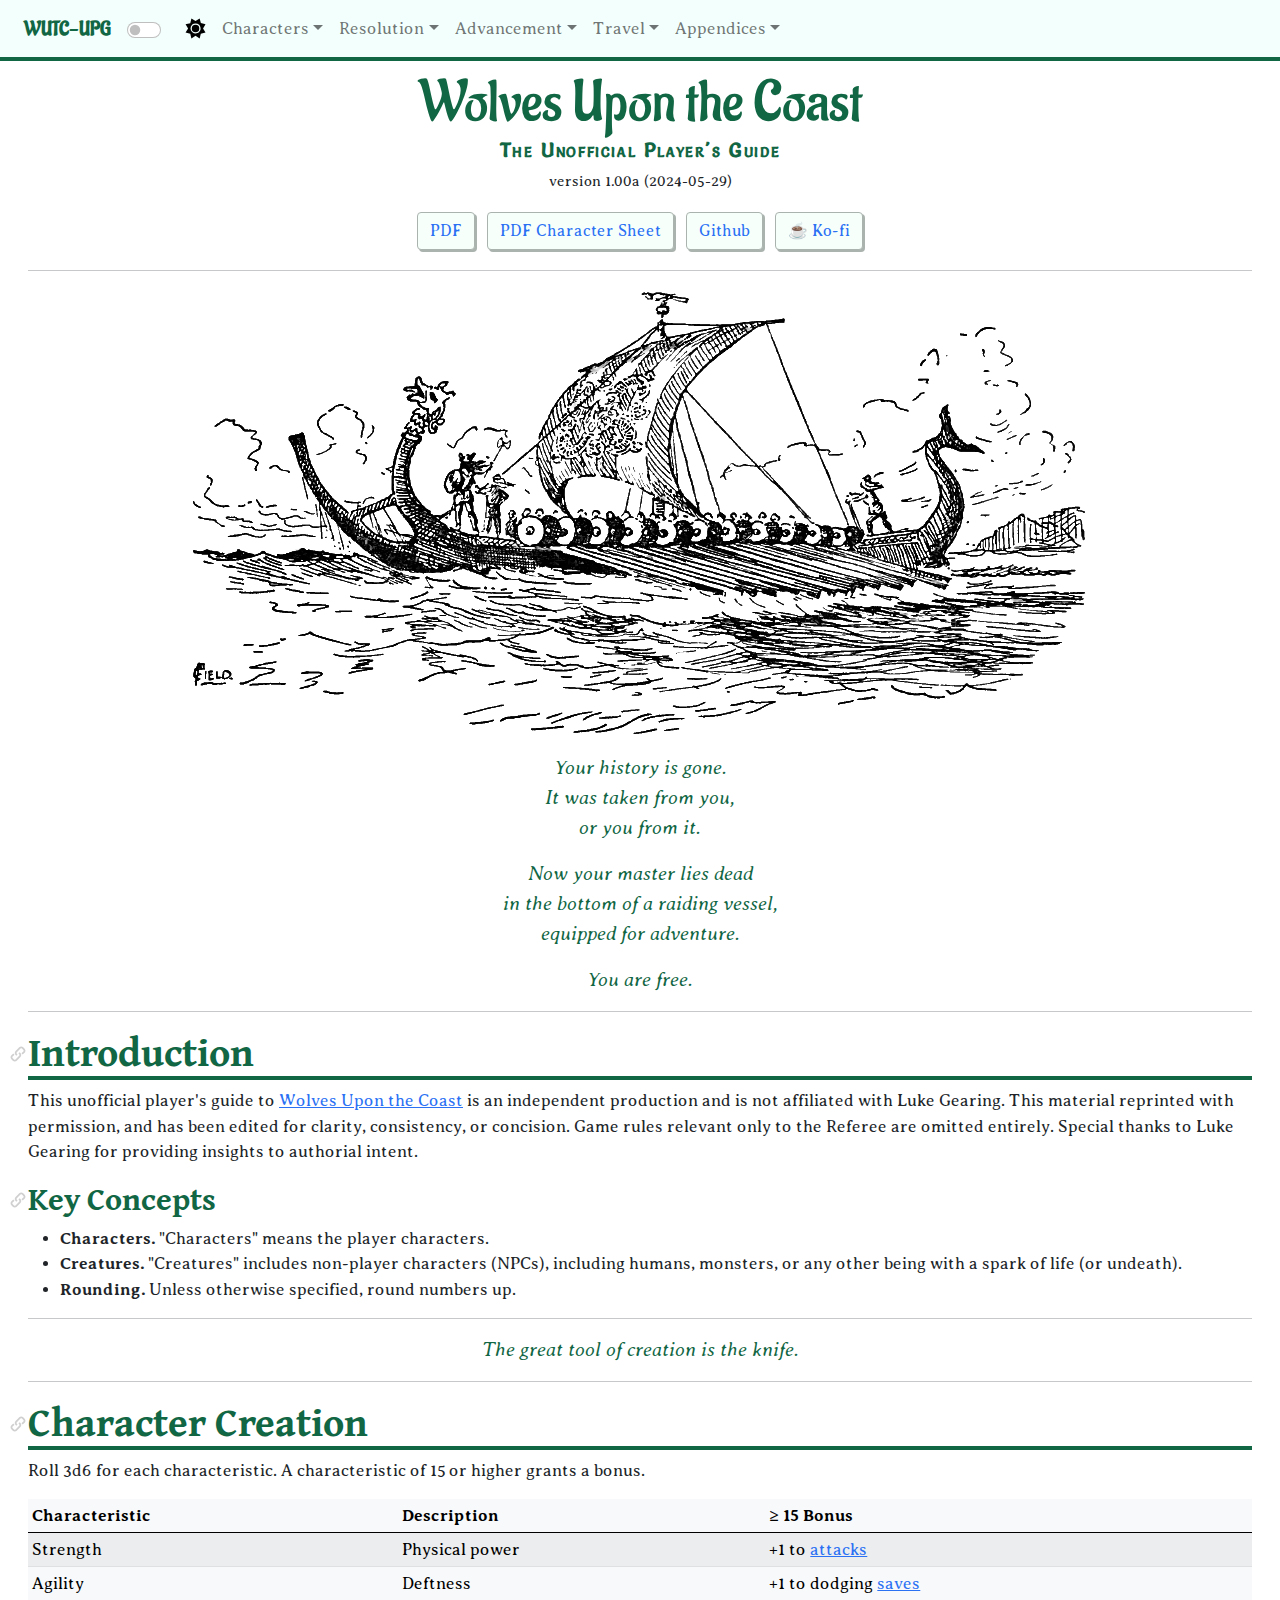
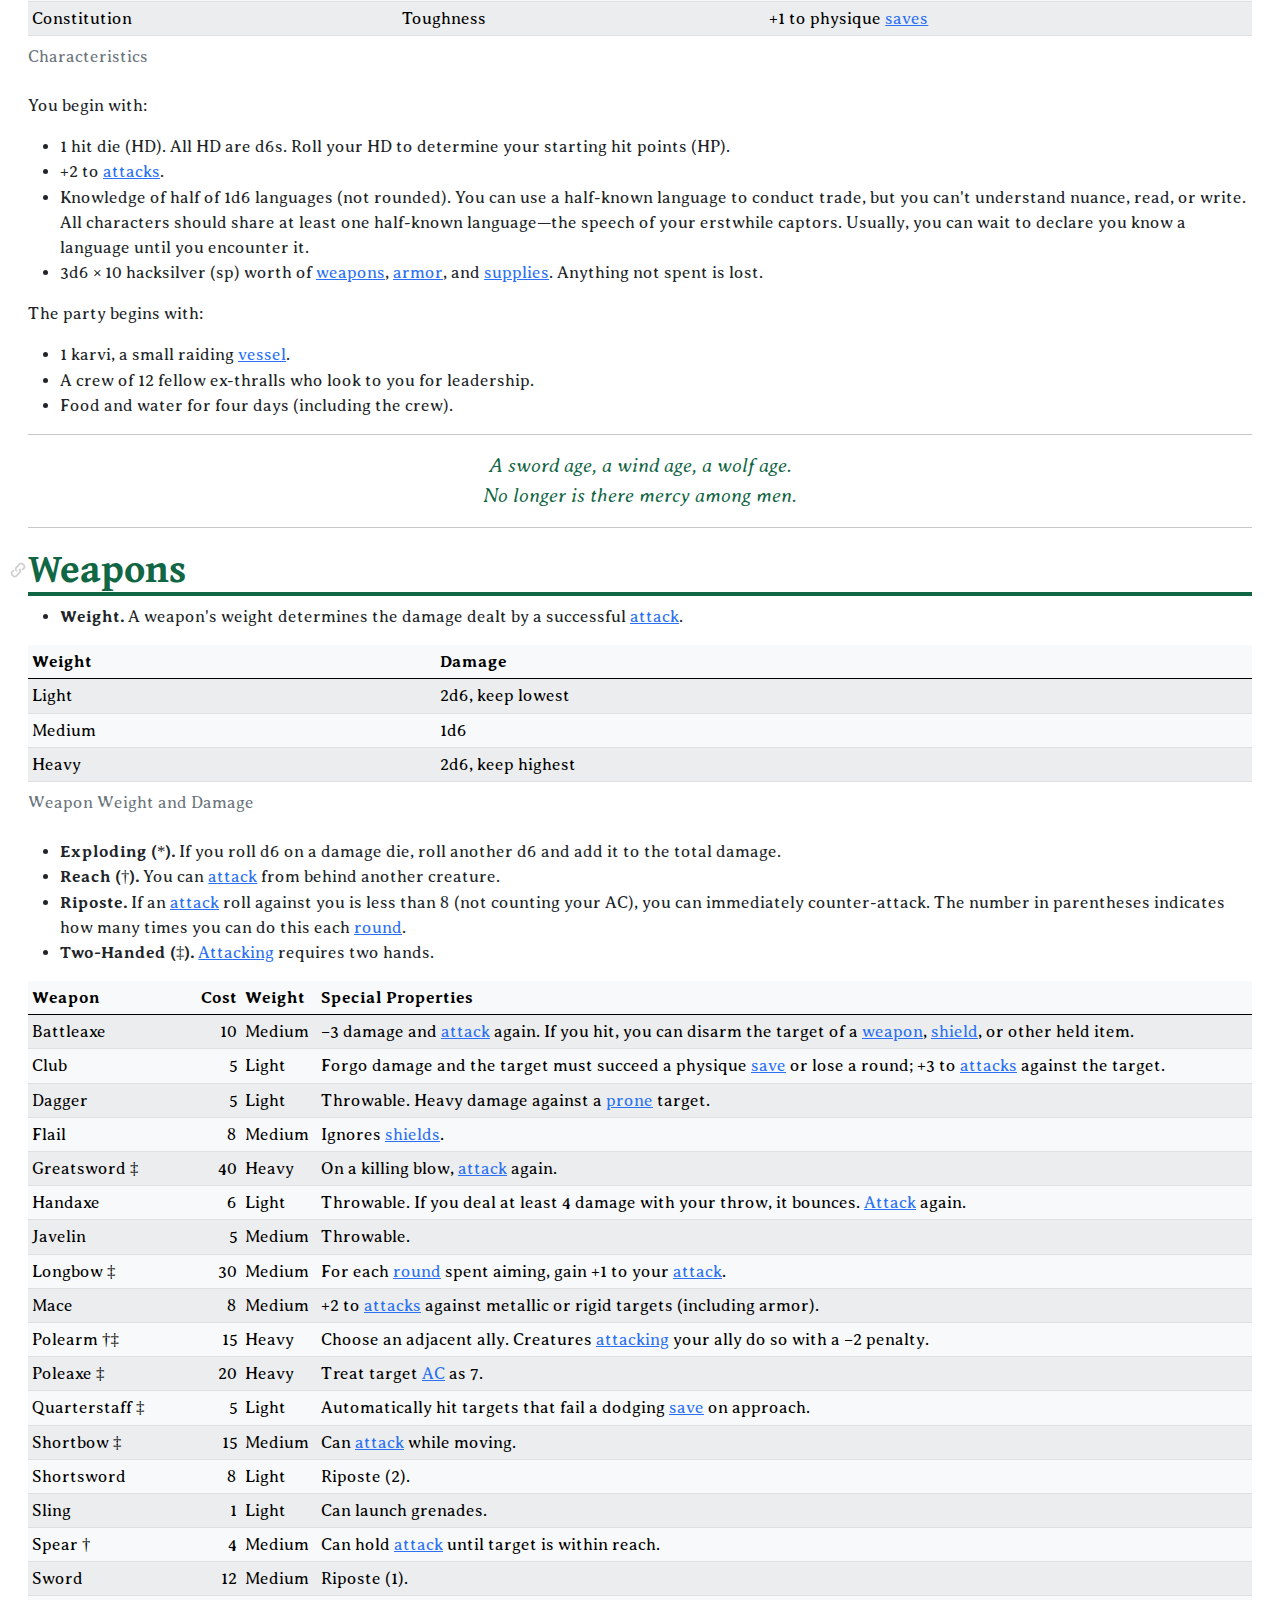
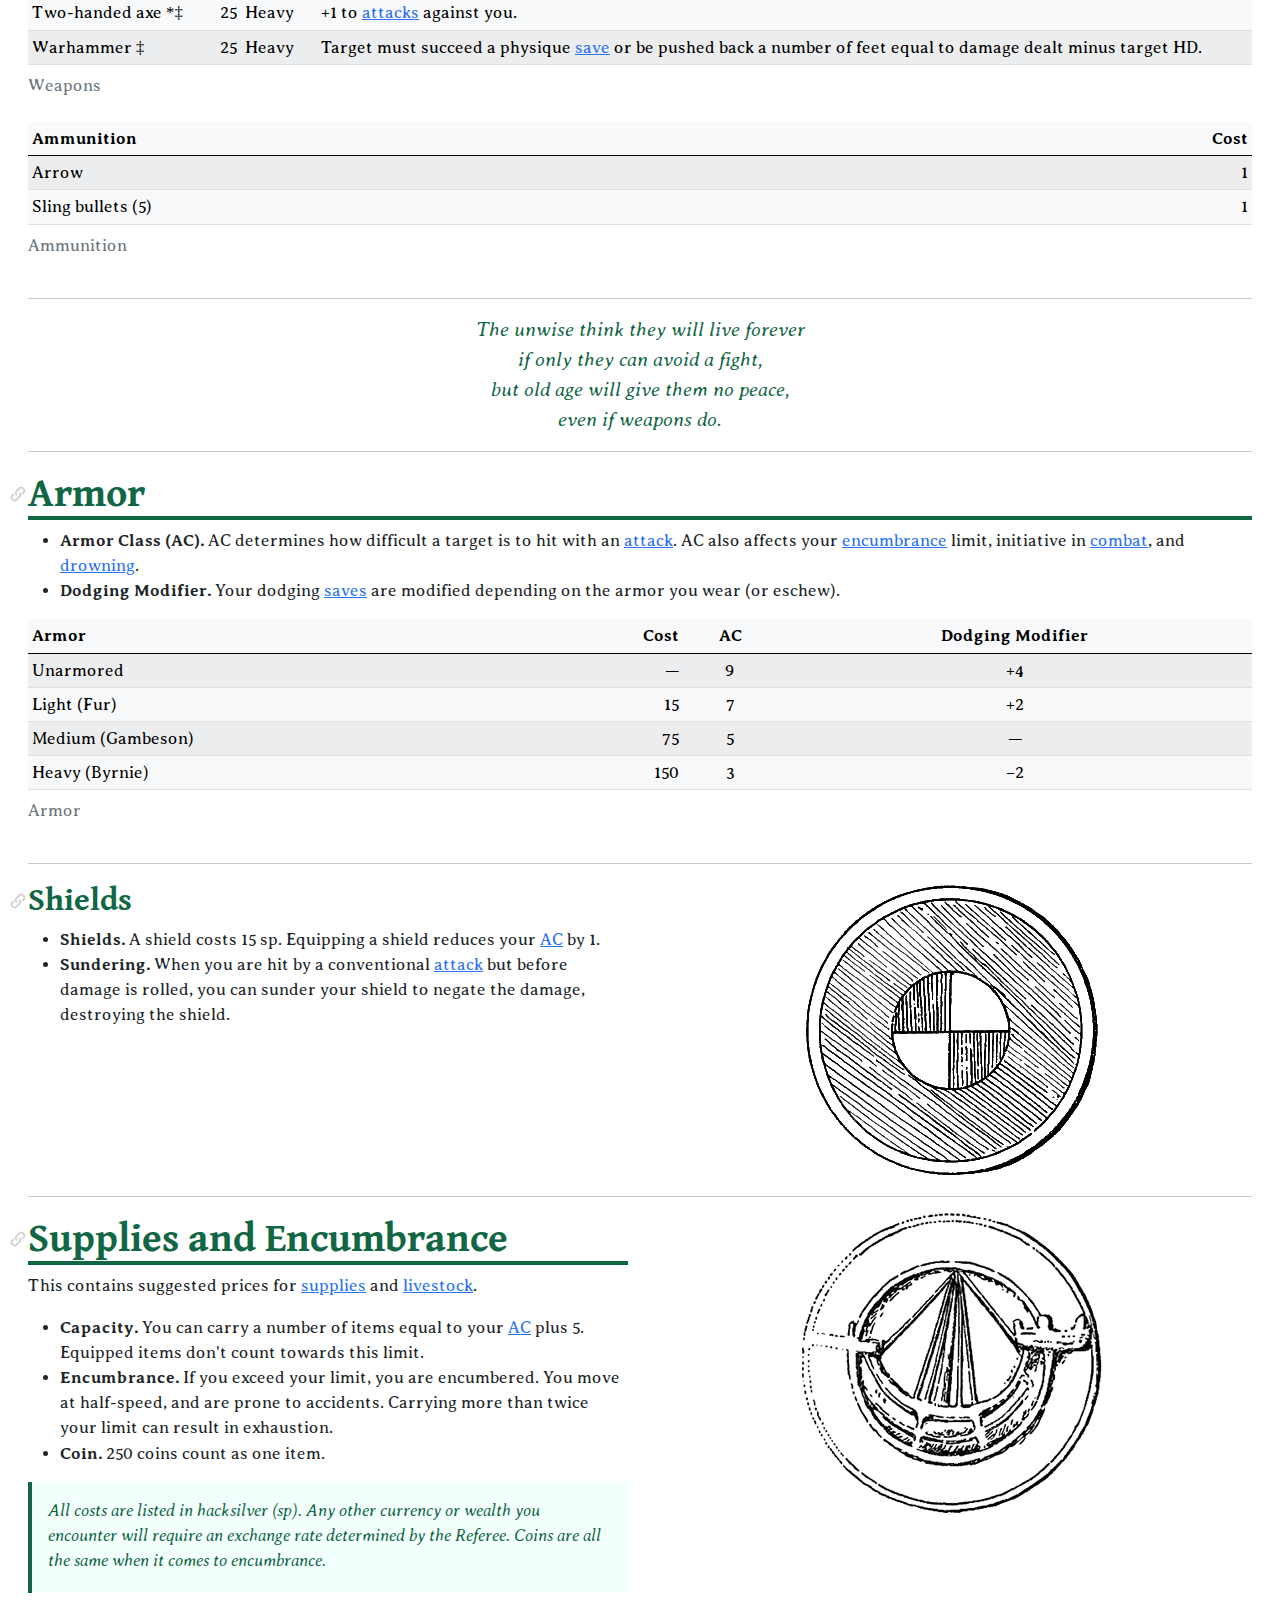
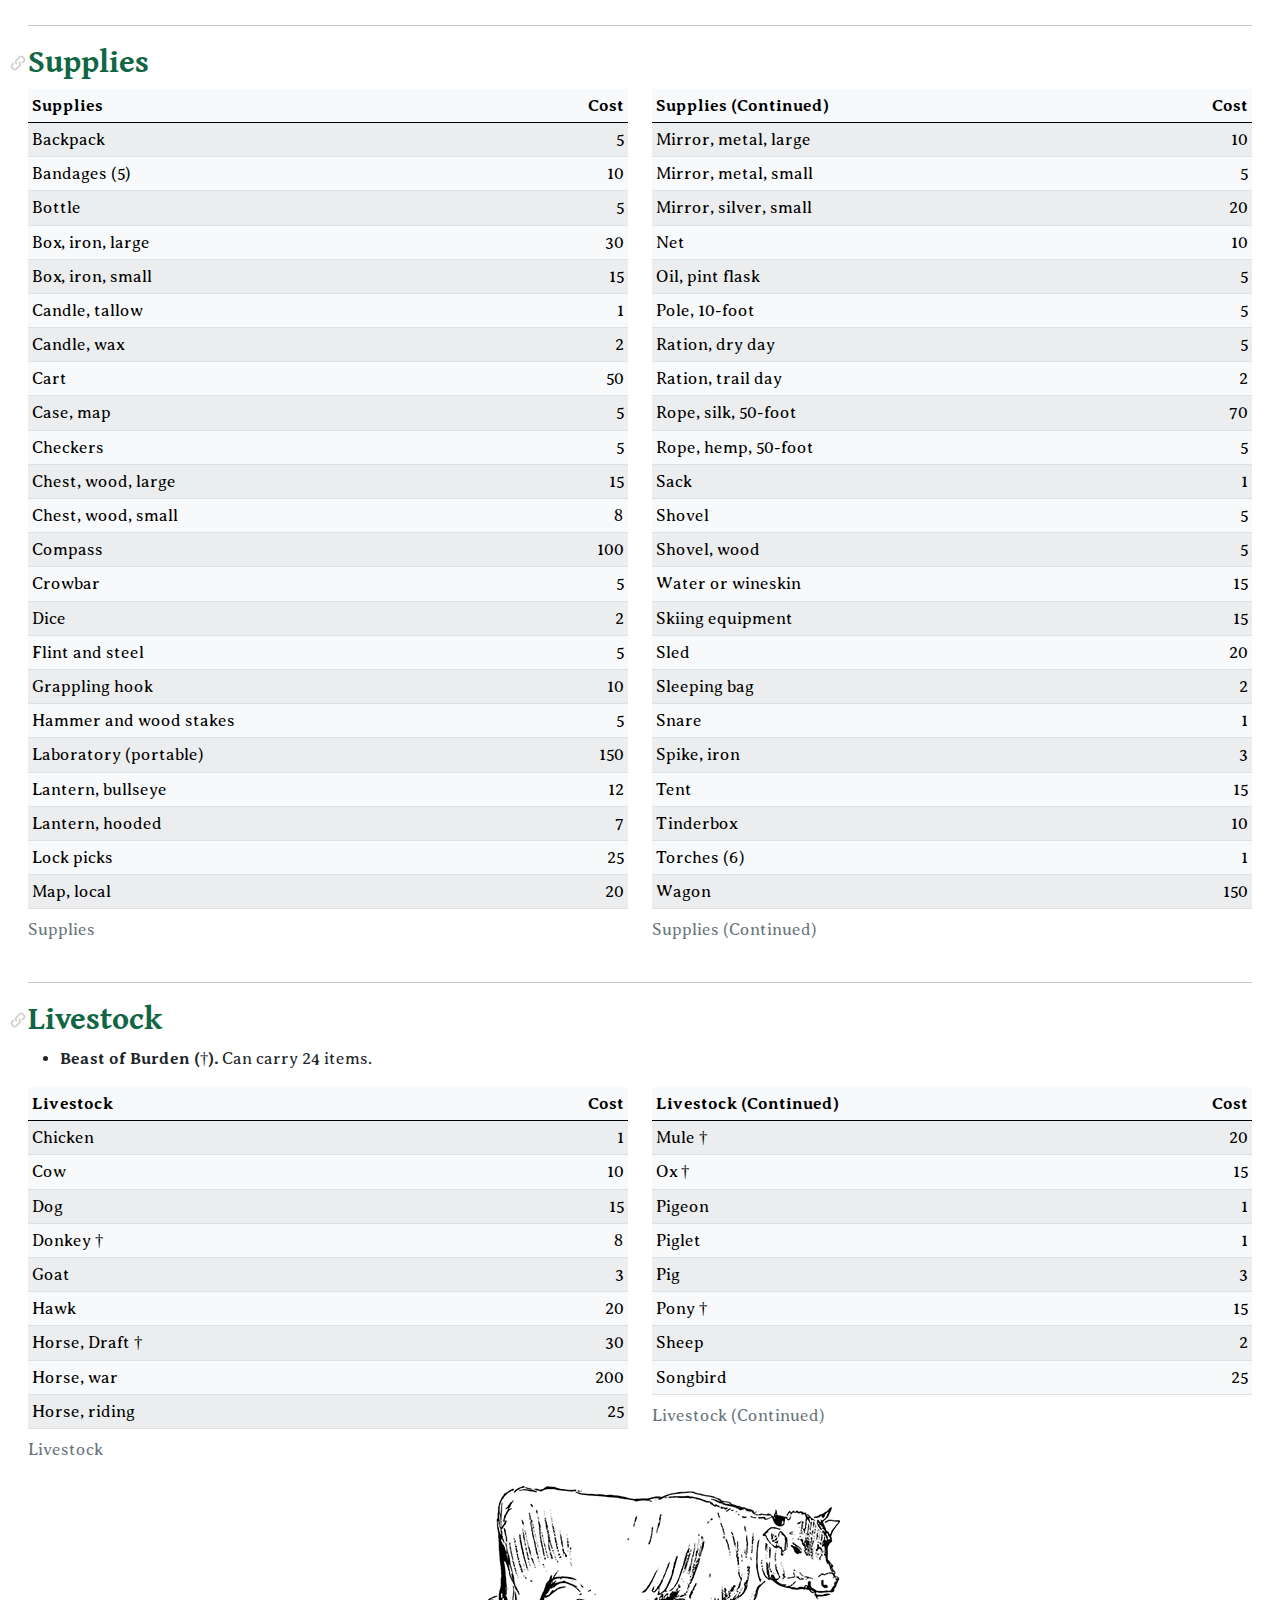
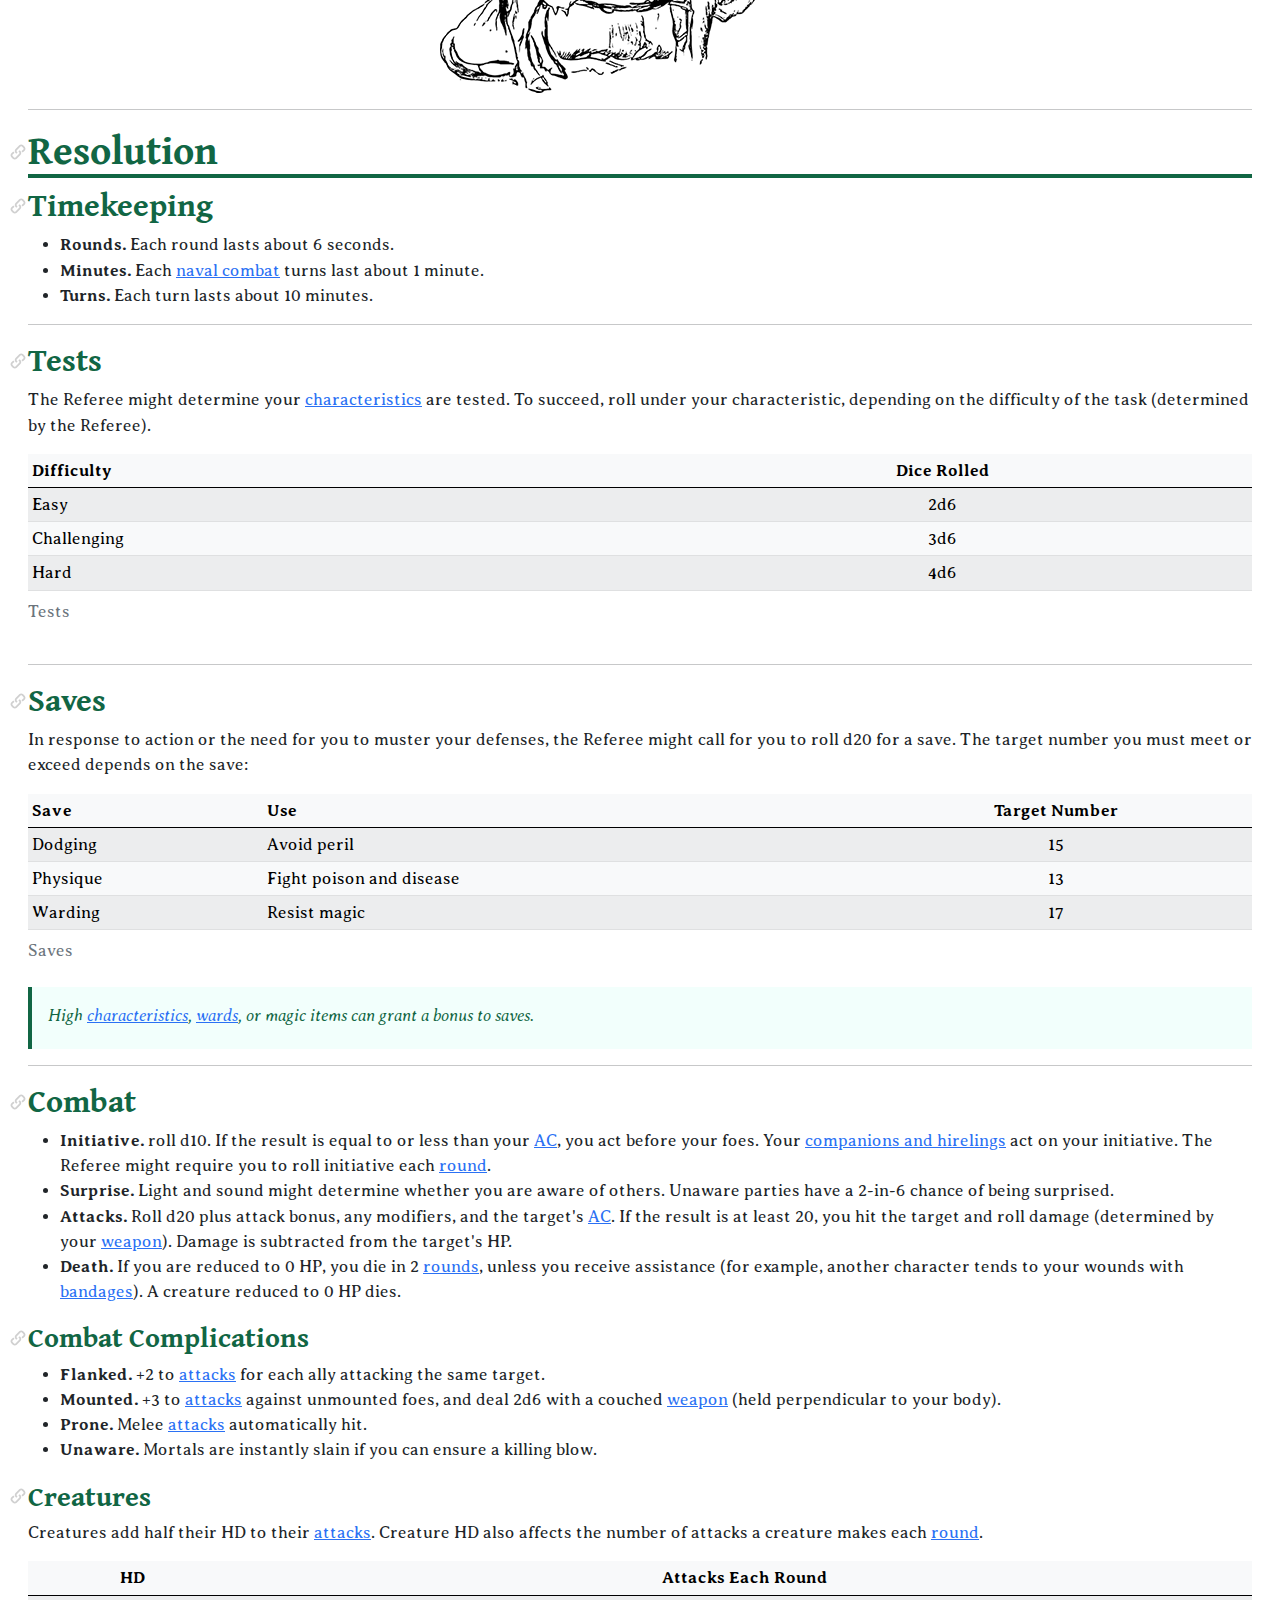
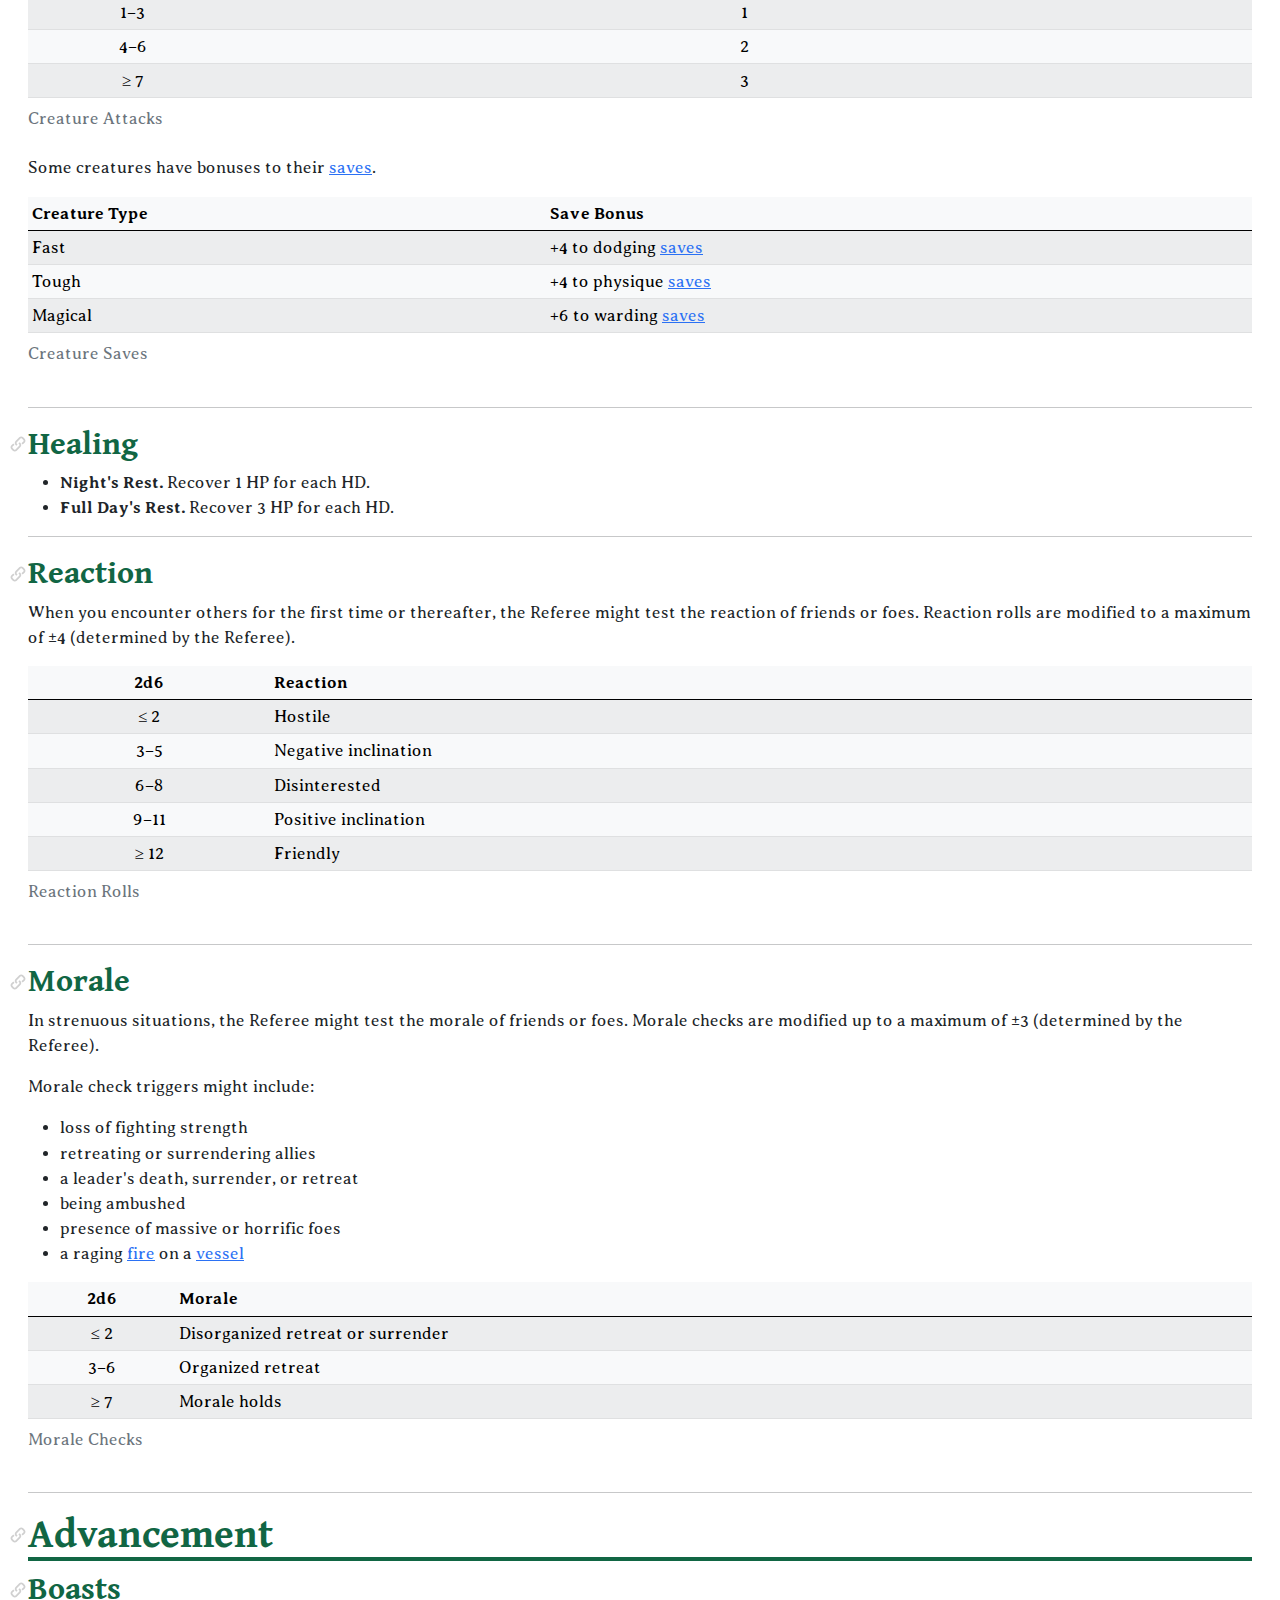
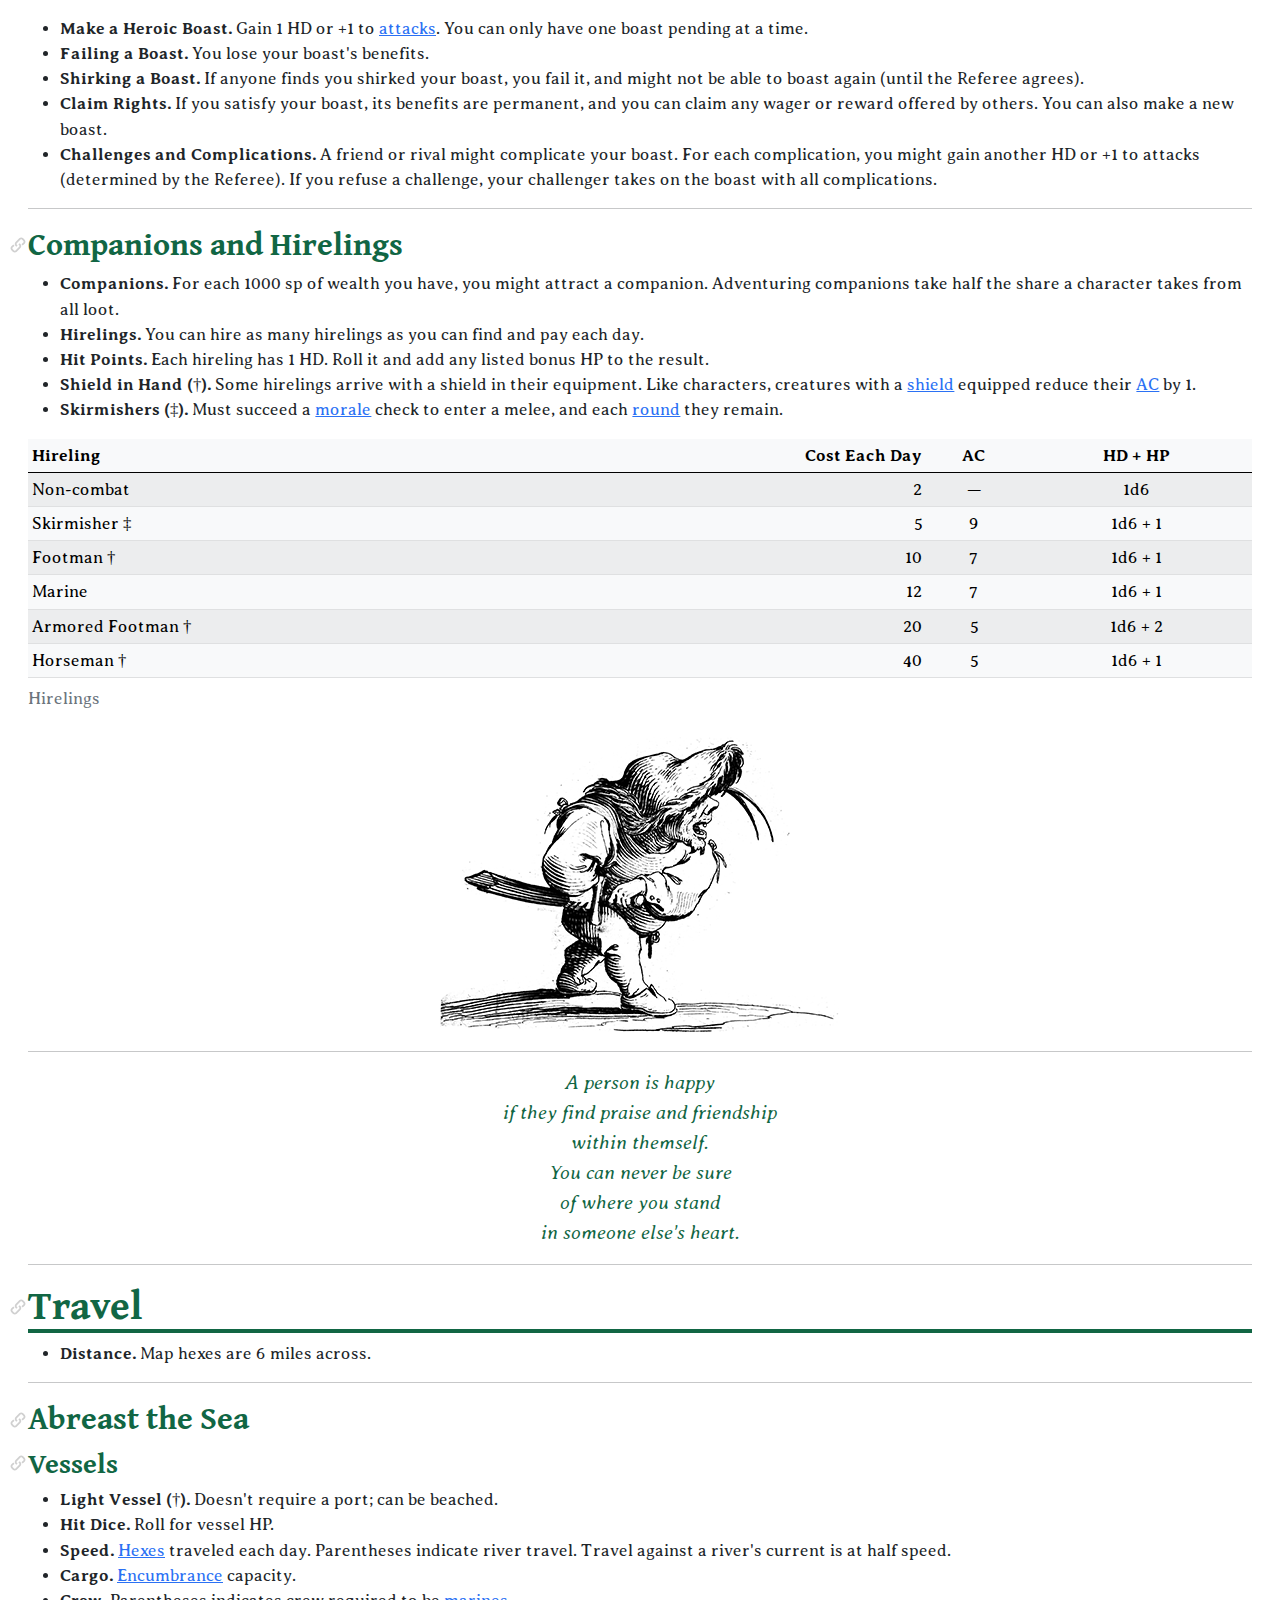
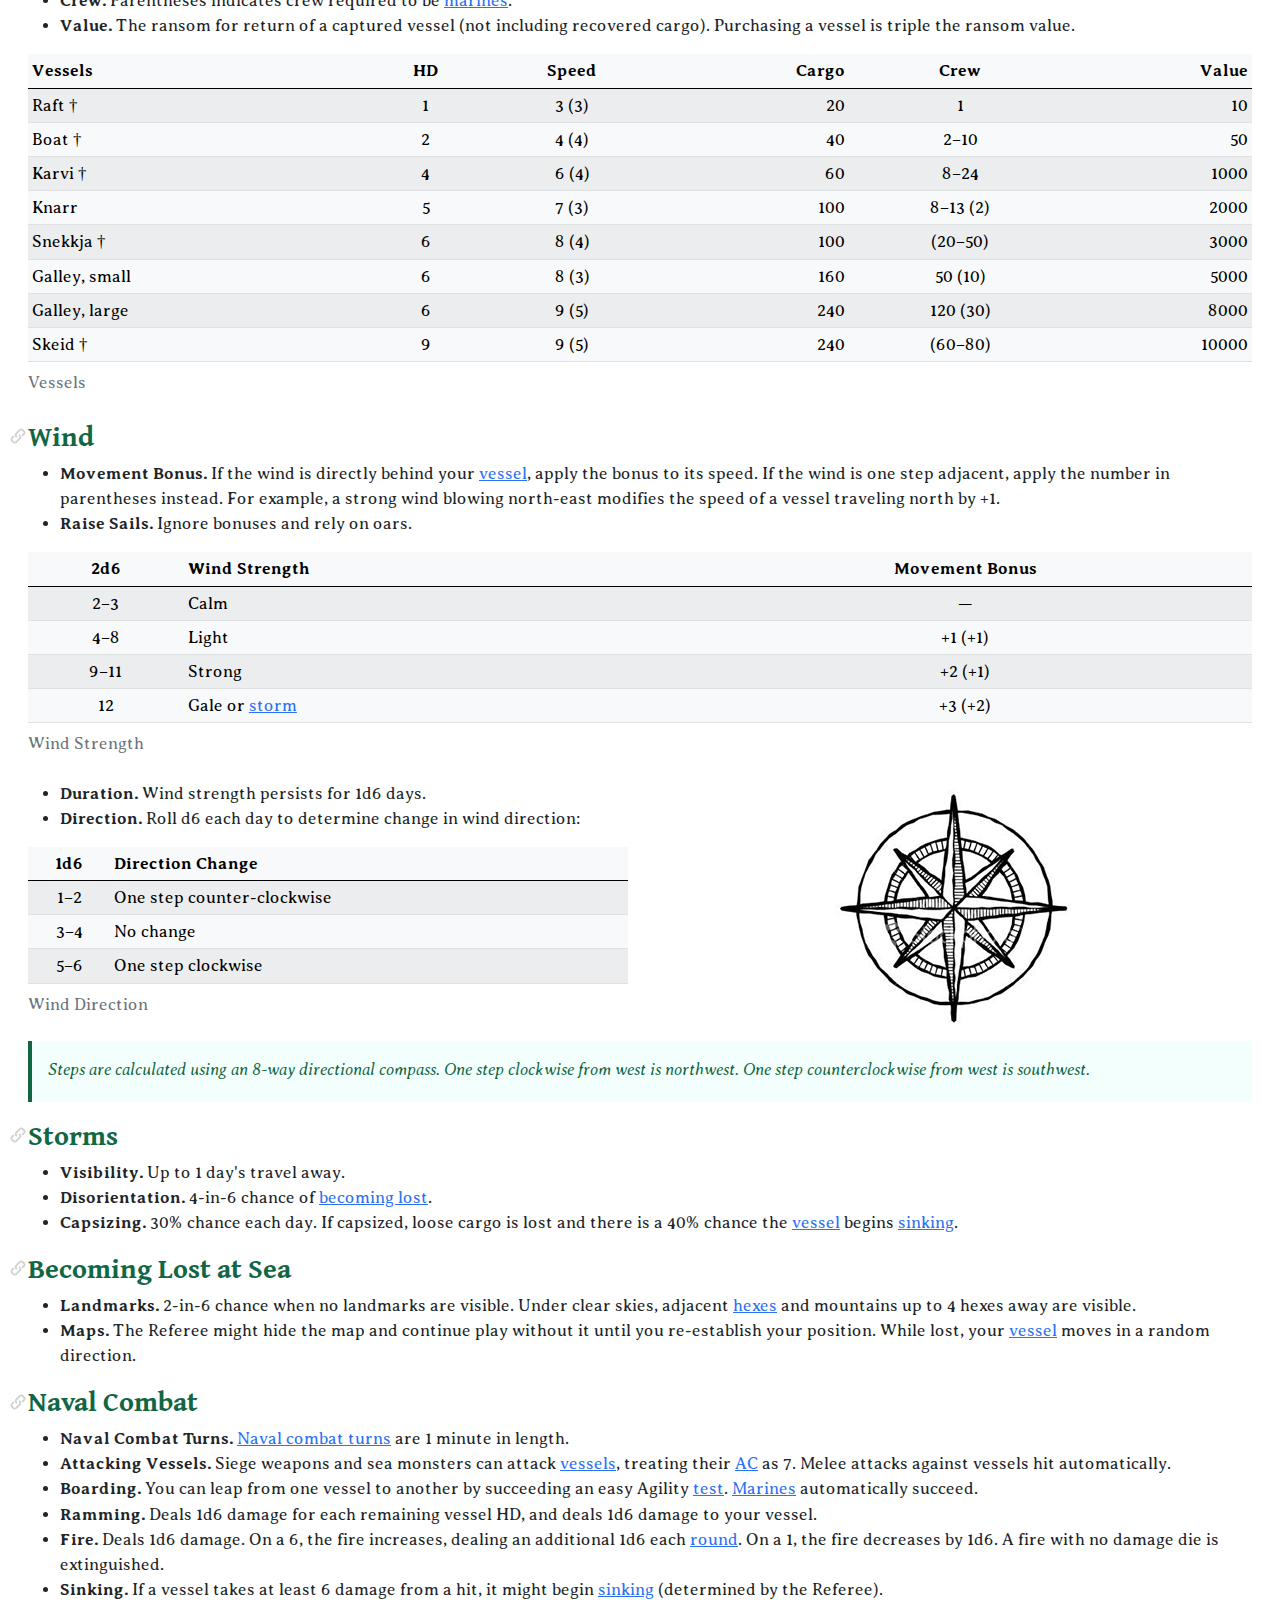
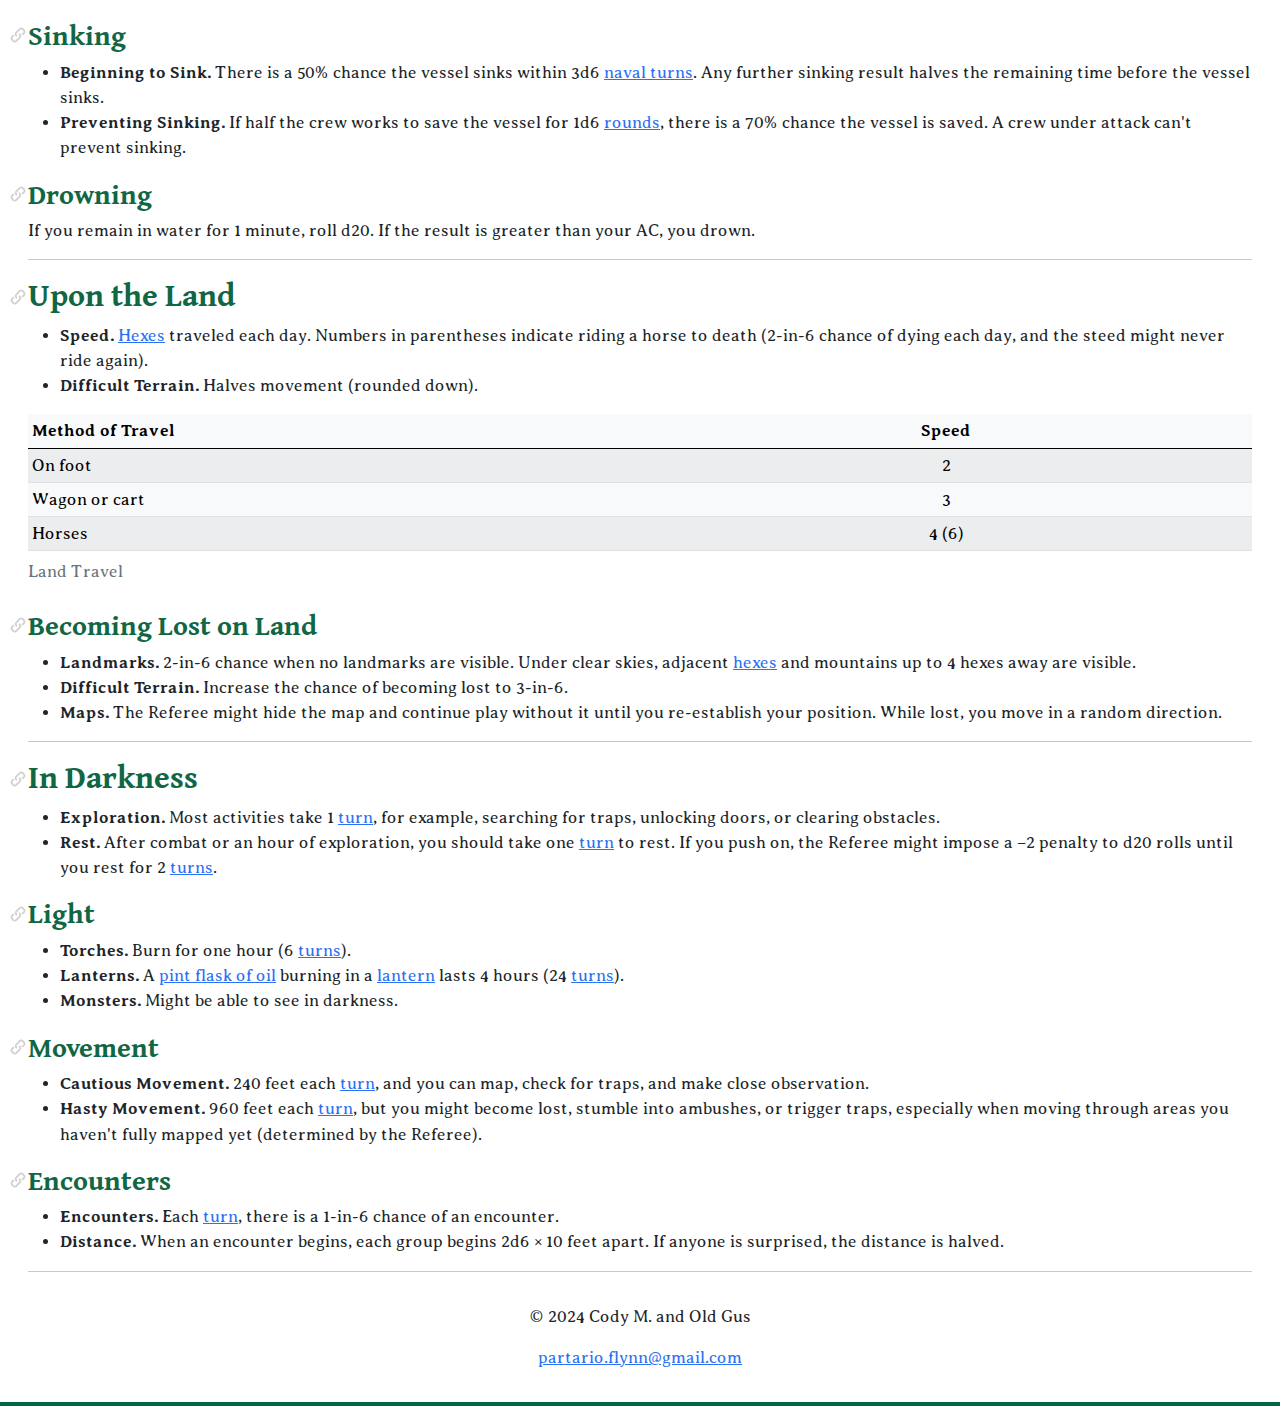
==== commit dc93597e: "fix summary typo" ====
--- a/index.html
+++ b/index.html
@@ -5,7 +5,7 @@
 	<meta property="og:type" content="website">
 	<meta property="og:url" content="https://callmepartario.github.io/wutc">
 	<meta property="og:title" content="Wolves Upon the Coast: The Unofficial Player's Guide">
-	<meta property="og:description" content="An unoficial player's guide for Wolves Upon the Coast by Luke Gearing.">
+	<meta property="og:description" content="An unofficial player's guide for Wolves Upon the Coast by Luke Gearing.">
 	<meta property="og:image" content="https://upload.wikimedia.org/wikipedia/commons/8/8e/6NpLOqOsJ7.jpg">
 	<meta charset="utf-8">
 	<meta name="viewport" content="width=device-width, initial-scale=1, shrink-to-fit=no">
@@ -87,10 +87,10 @@
 	Wolves Upon the Coast
 	<span class="wutc-subtitle">The Unofficial Player's Guide</span>
 </h1>
-<p class="small text-center">version 1.00 (2024-05-29)</p>
+<p class="small text-center">version 1.00a (2024-05-29)</p>
 <ul class="list-inline text-center">
-	<li class="list-inline-item"><a class="btn btn-light mt-1 mb-1 theme-light border text-white" href="pdfs/wutc-upg.pdf">PDF</a></li>
-	<li class="list-inline-item"><a class="btn btn-light mt-1 mb-1 theme-light border text-white" href="pdfs/wutc-upg-character-sheet.pdf">PDF Character Sheet</a></li>
+	<li class="list-inline-item"><a class="btn btn-light mt-1 mb-1 theme-light border text-white" href="wutc-upg.pdf">PDF</a></li>
+	<li class="list-inline-item"><a class="btn btn-light mt-1 mb-1 theme-light border text-white" href="wutc-upg-character-sheet.pdf">PDF Character Sheet</a></li>
 	<li class="list-inline-item"><a class="btn btn-light mt-1 mb-1 theme-light border text-white" href="https://github.com/callmepartario/wutc">Github</a></li>
 	<li class="list-inline-item"><a class="btn btn-light mt-1 mb-1 theme-light border text-white" href="https://ko-fi.com/oldgus">&#9749; Ko-fi</a></li>
 </ul>
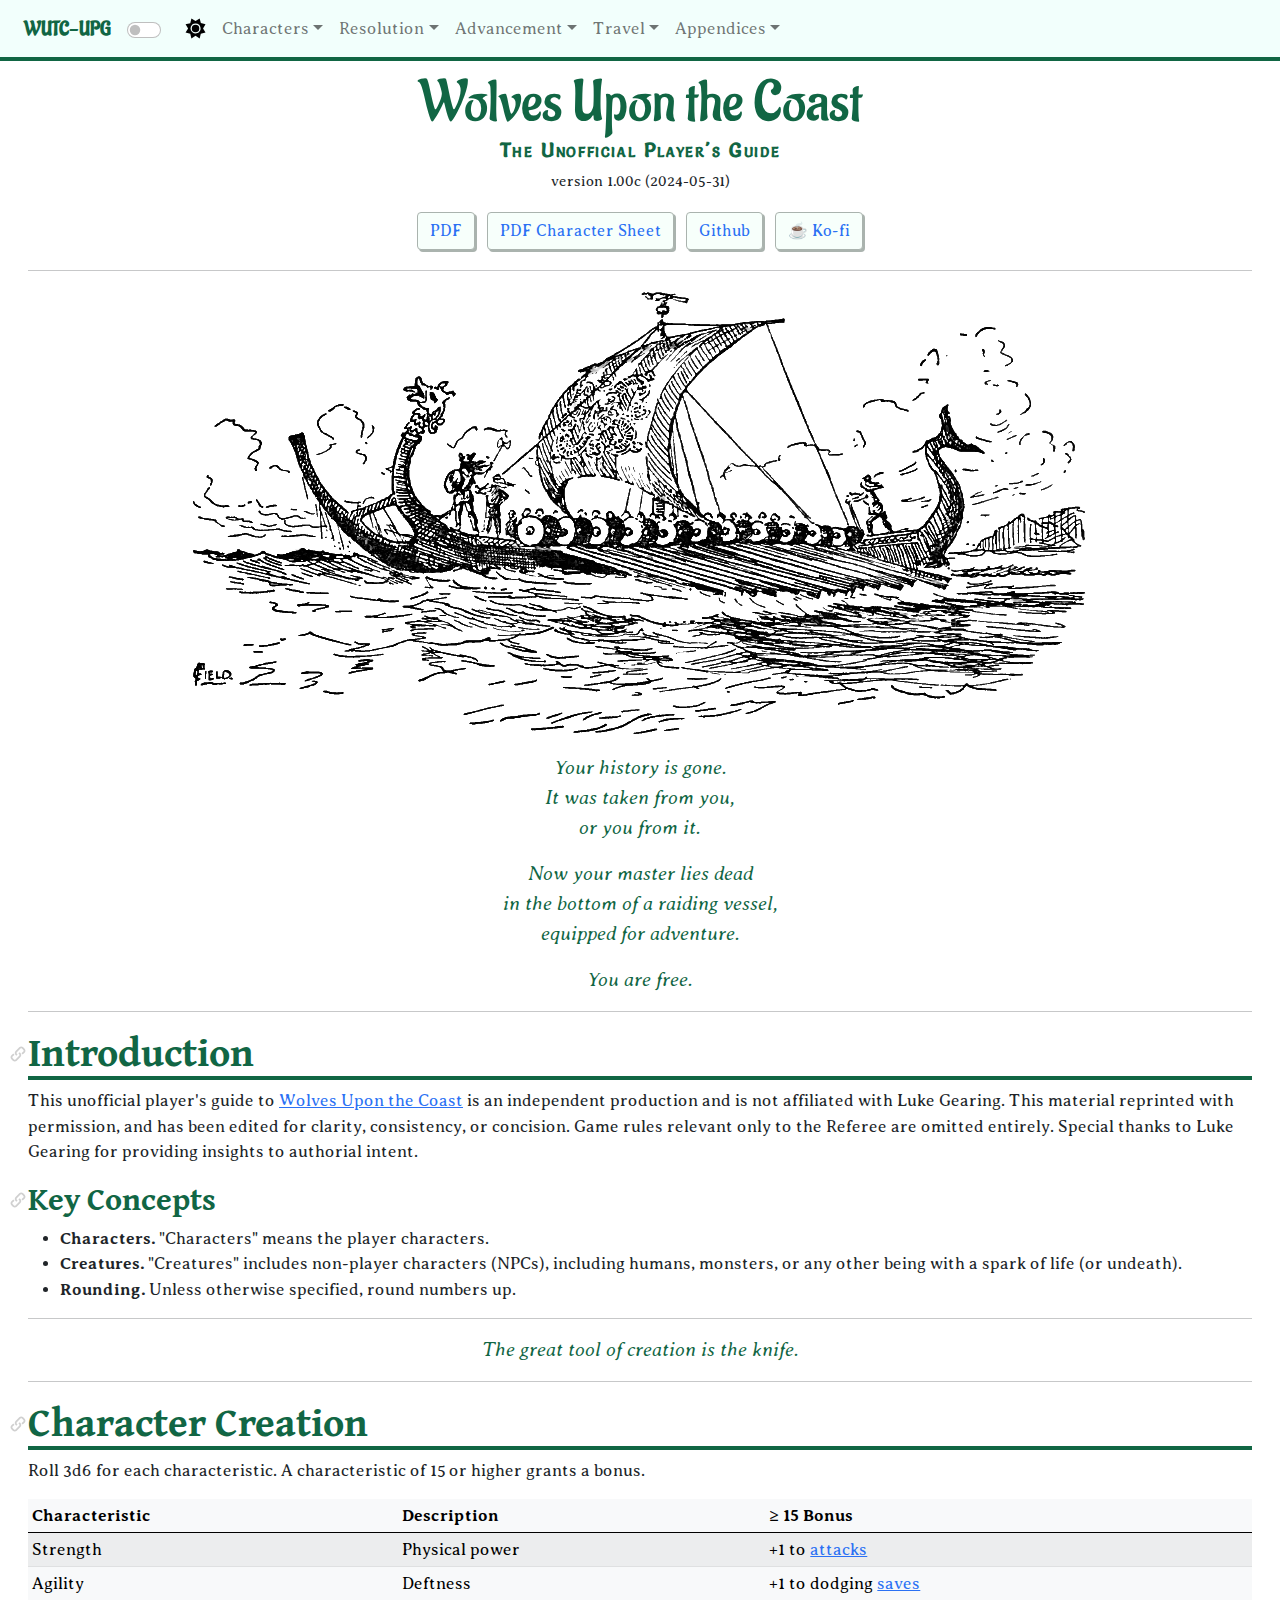
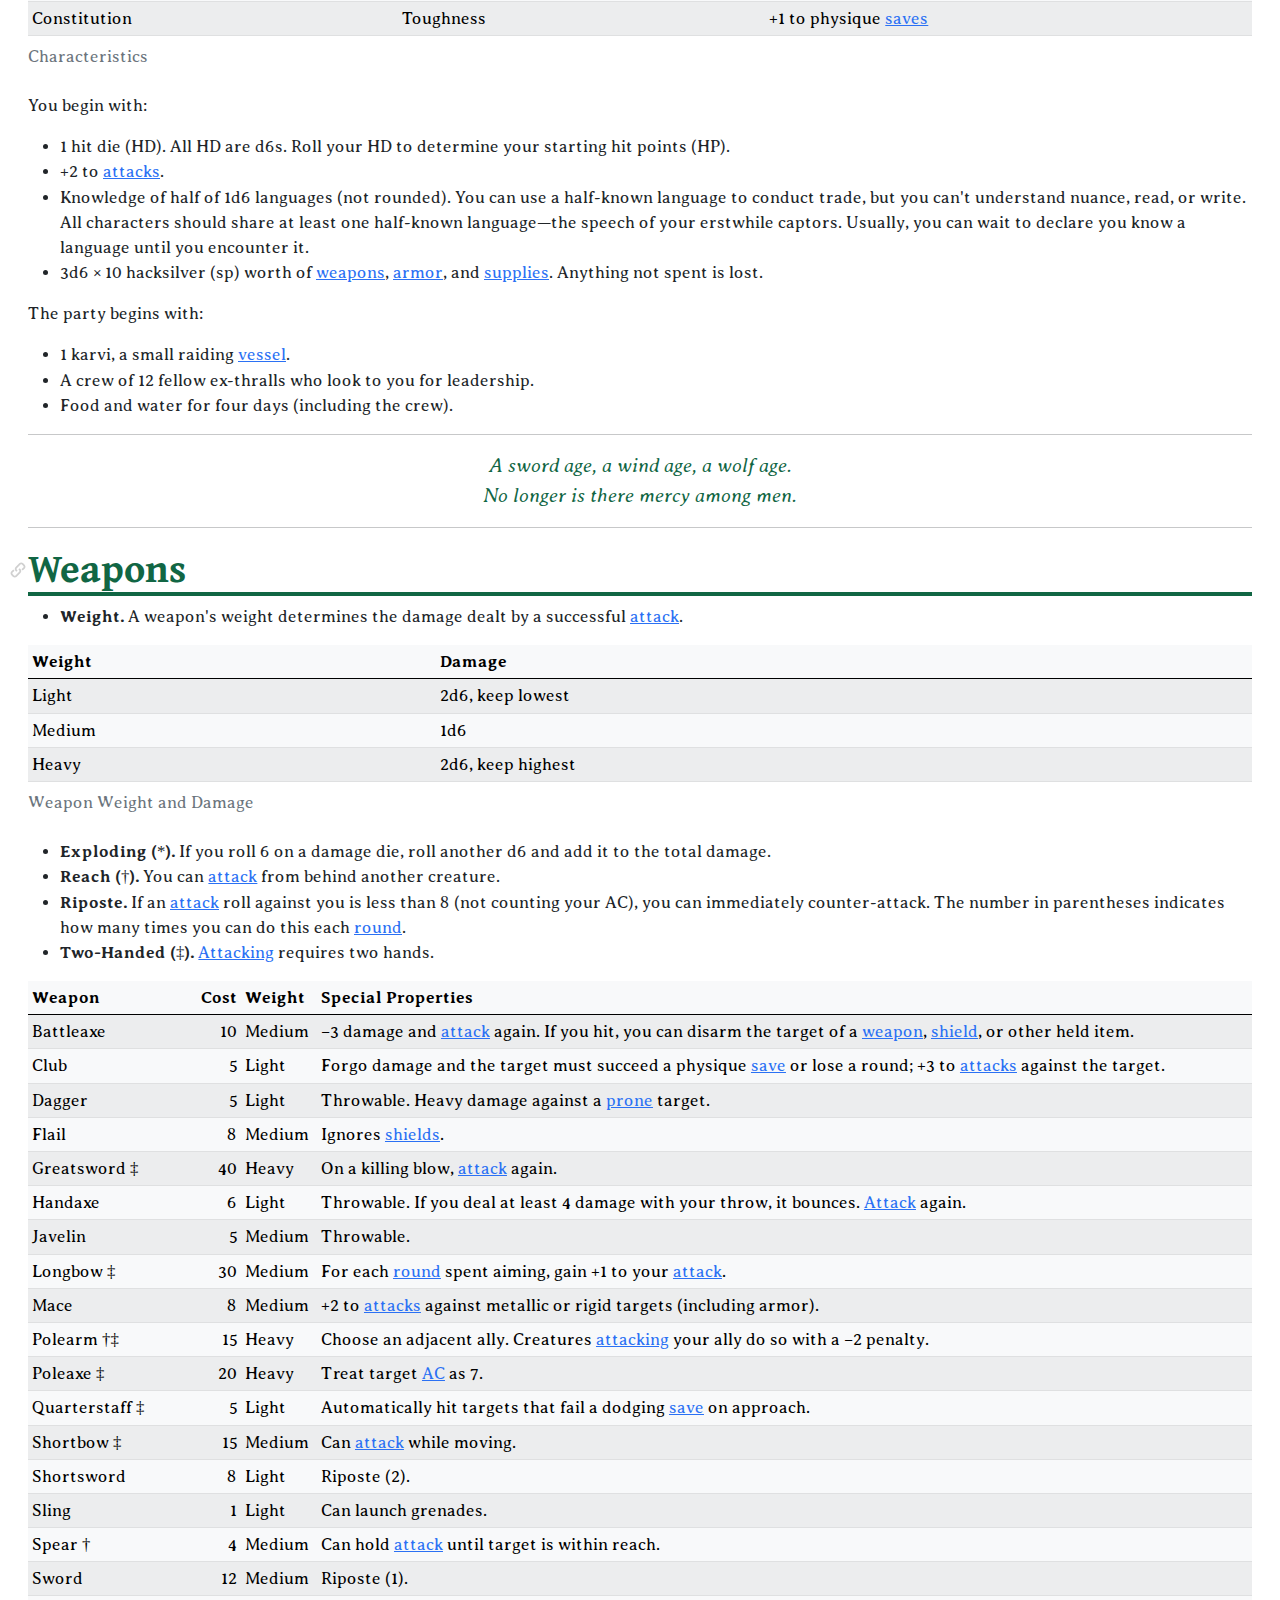
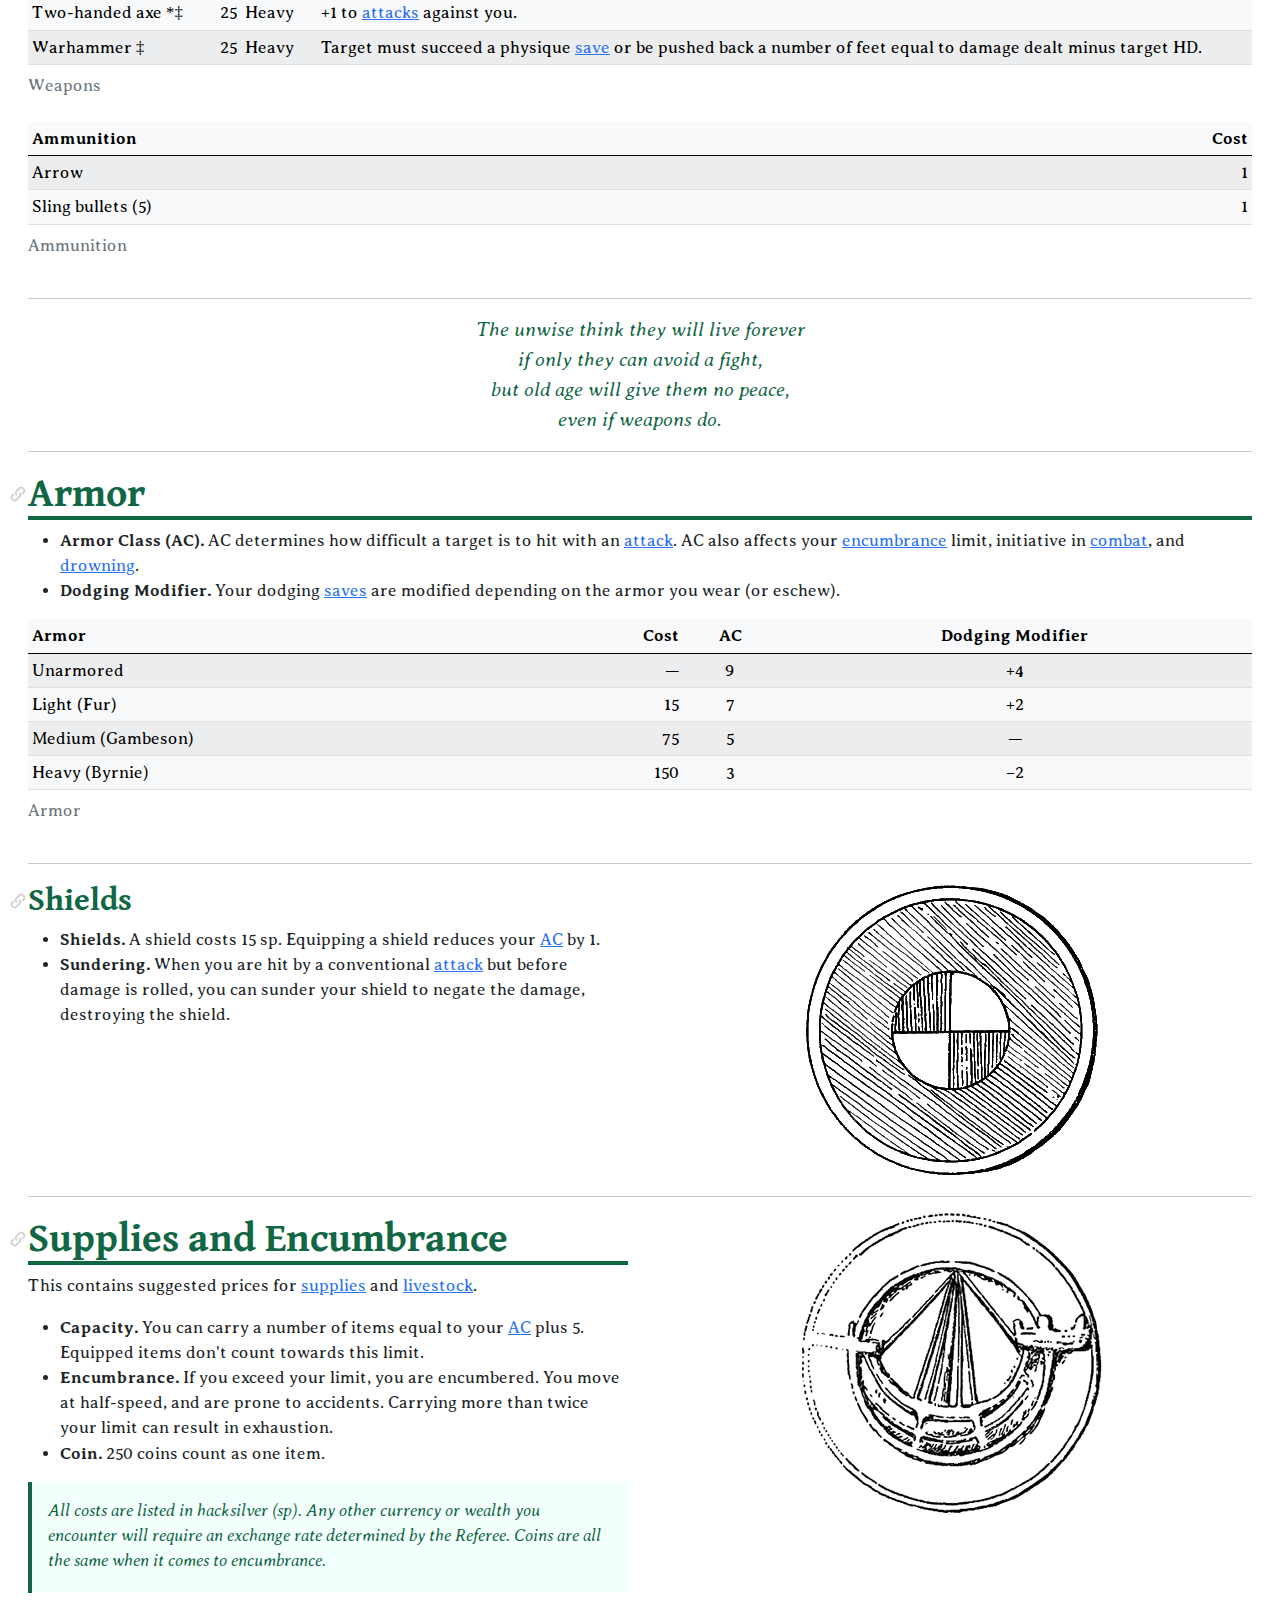
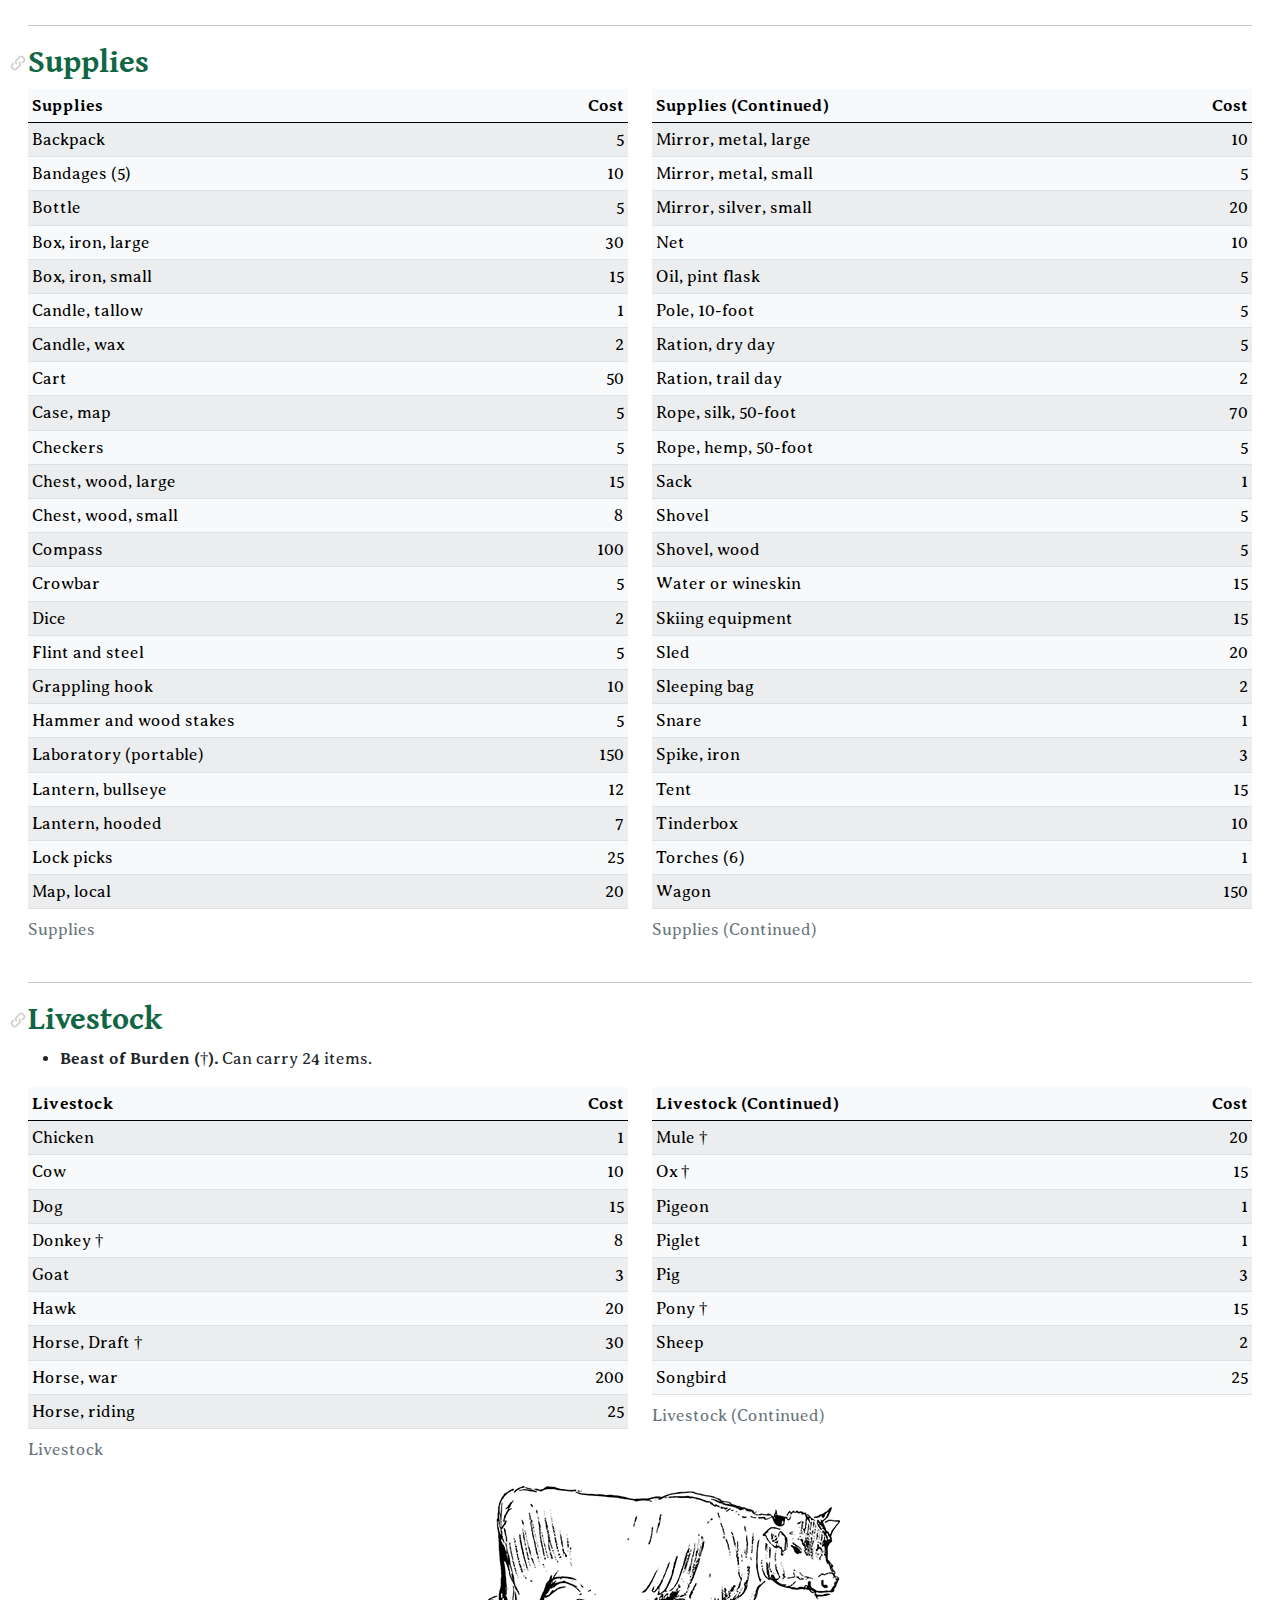
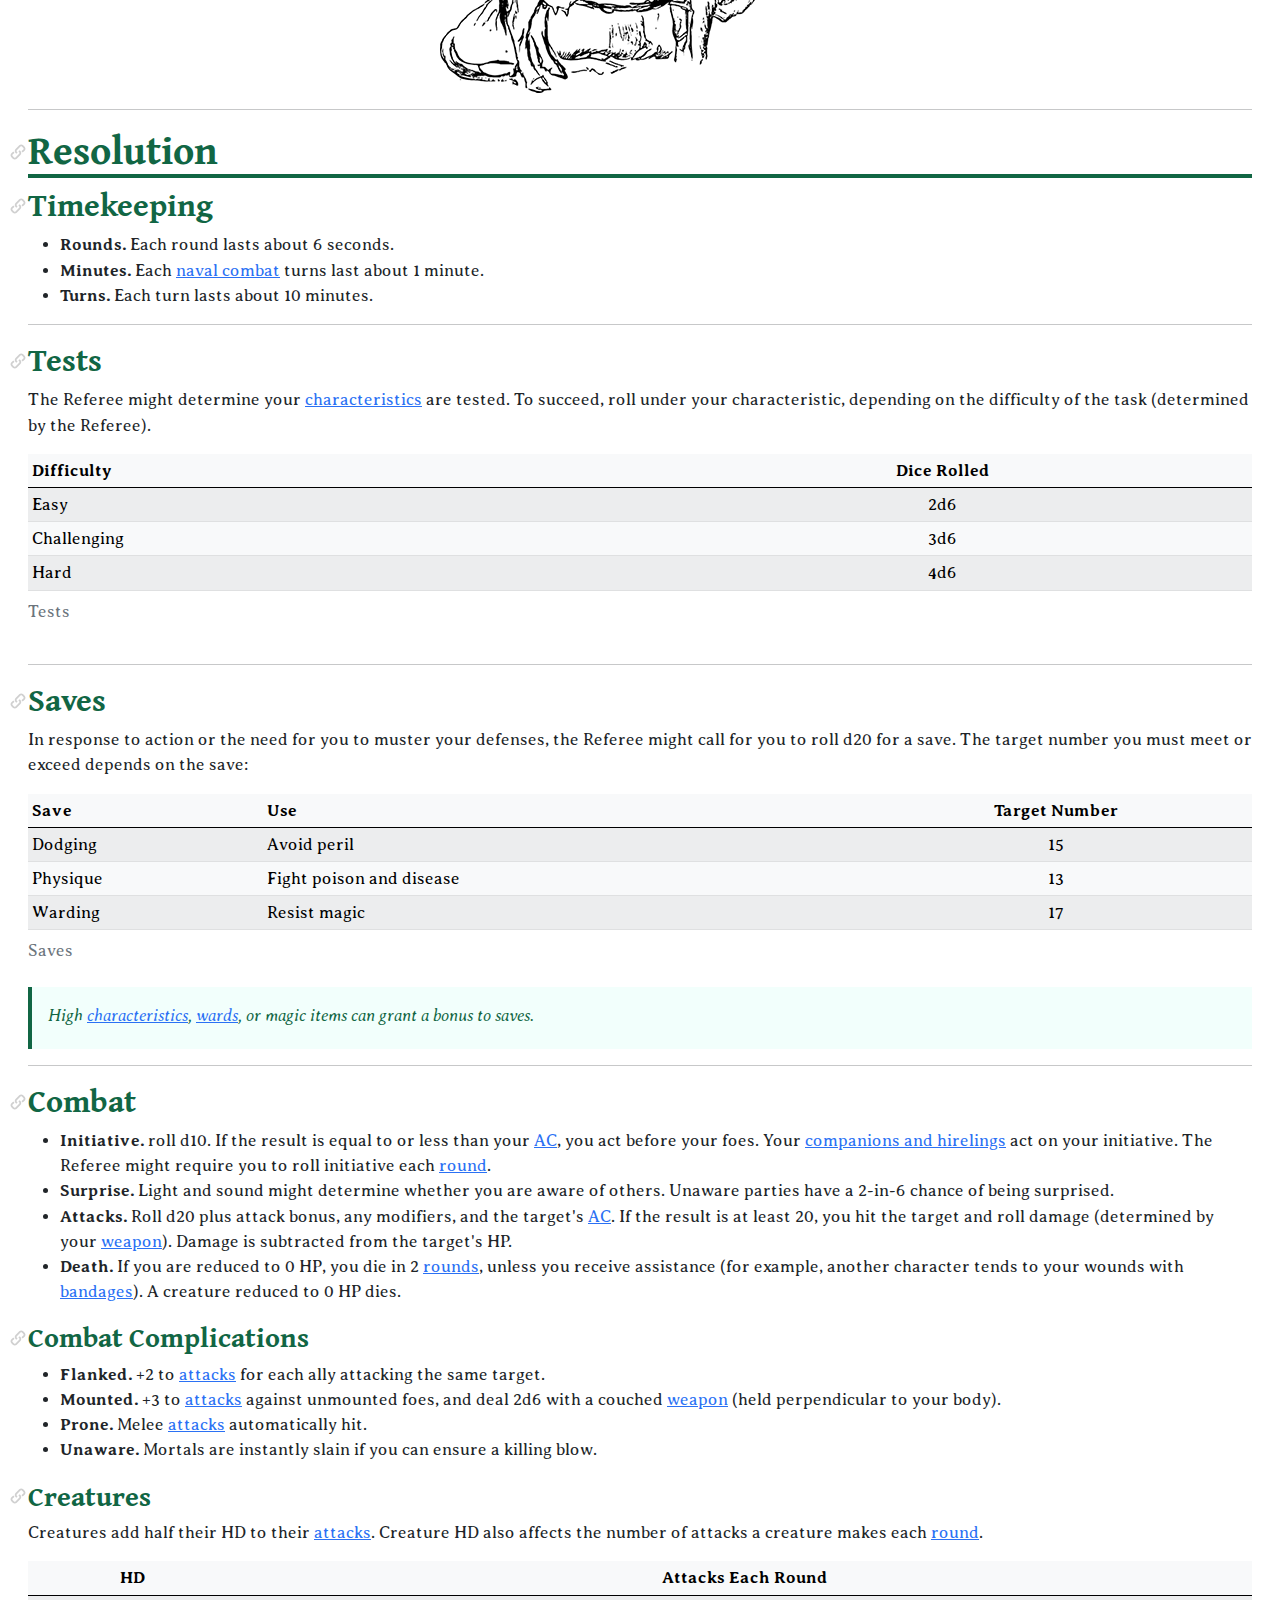
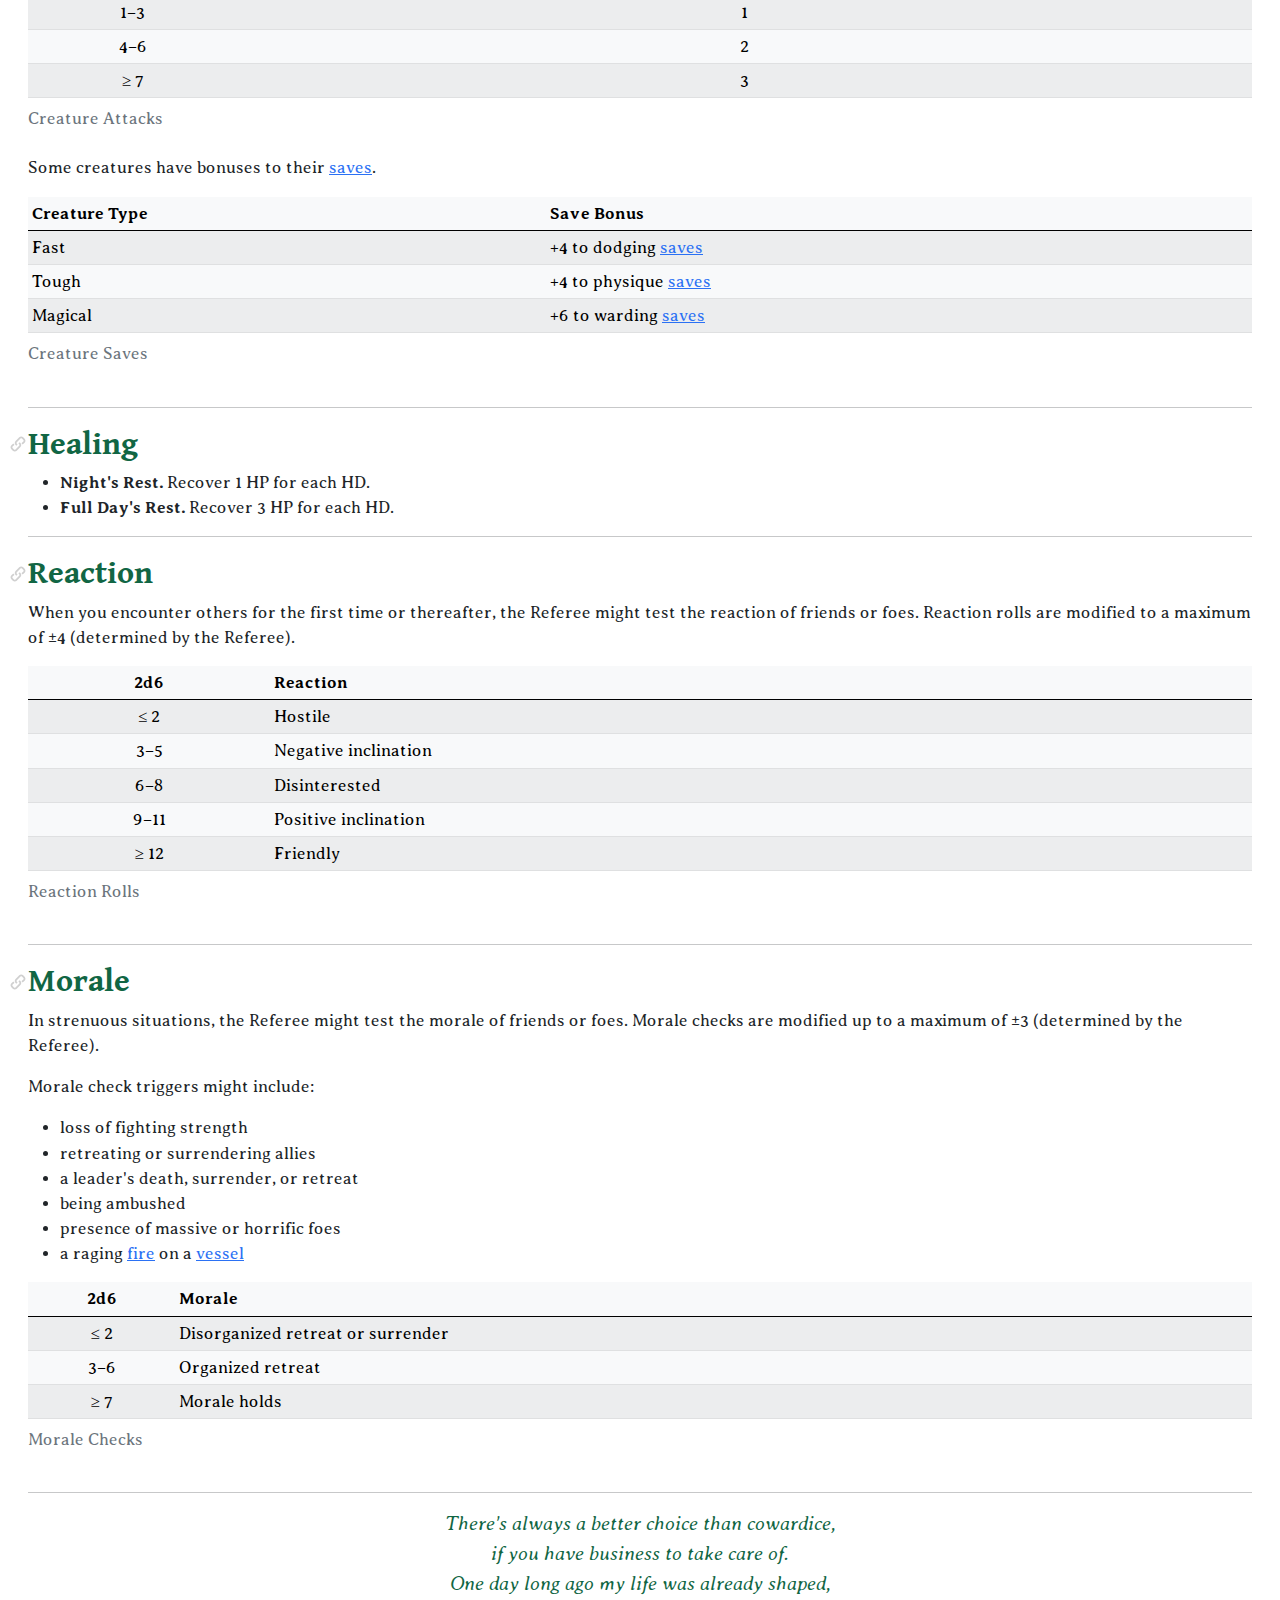
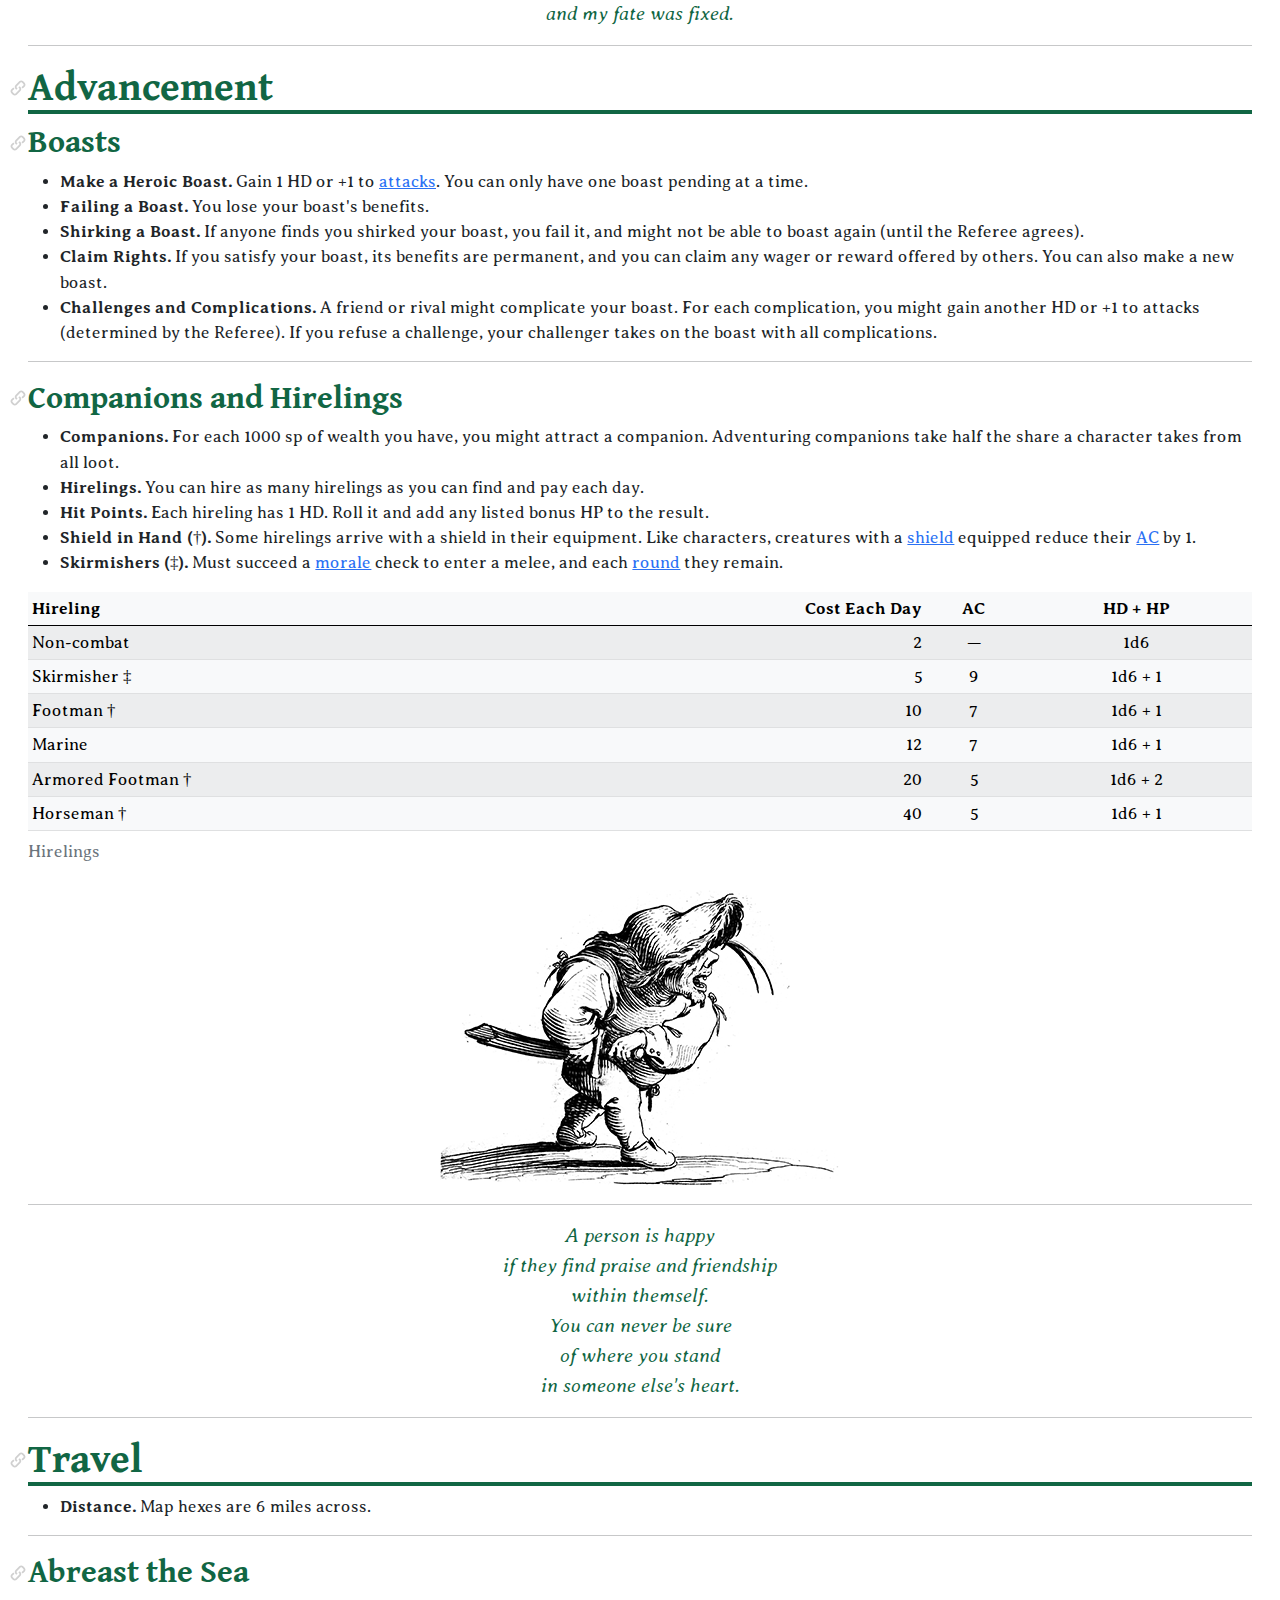
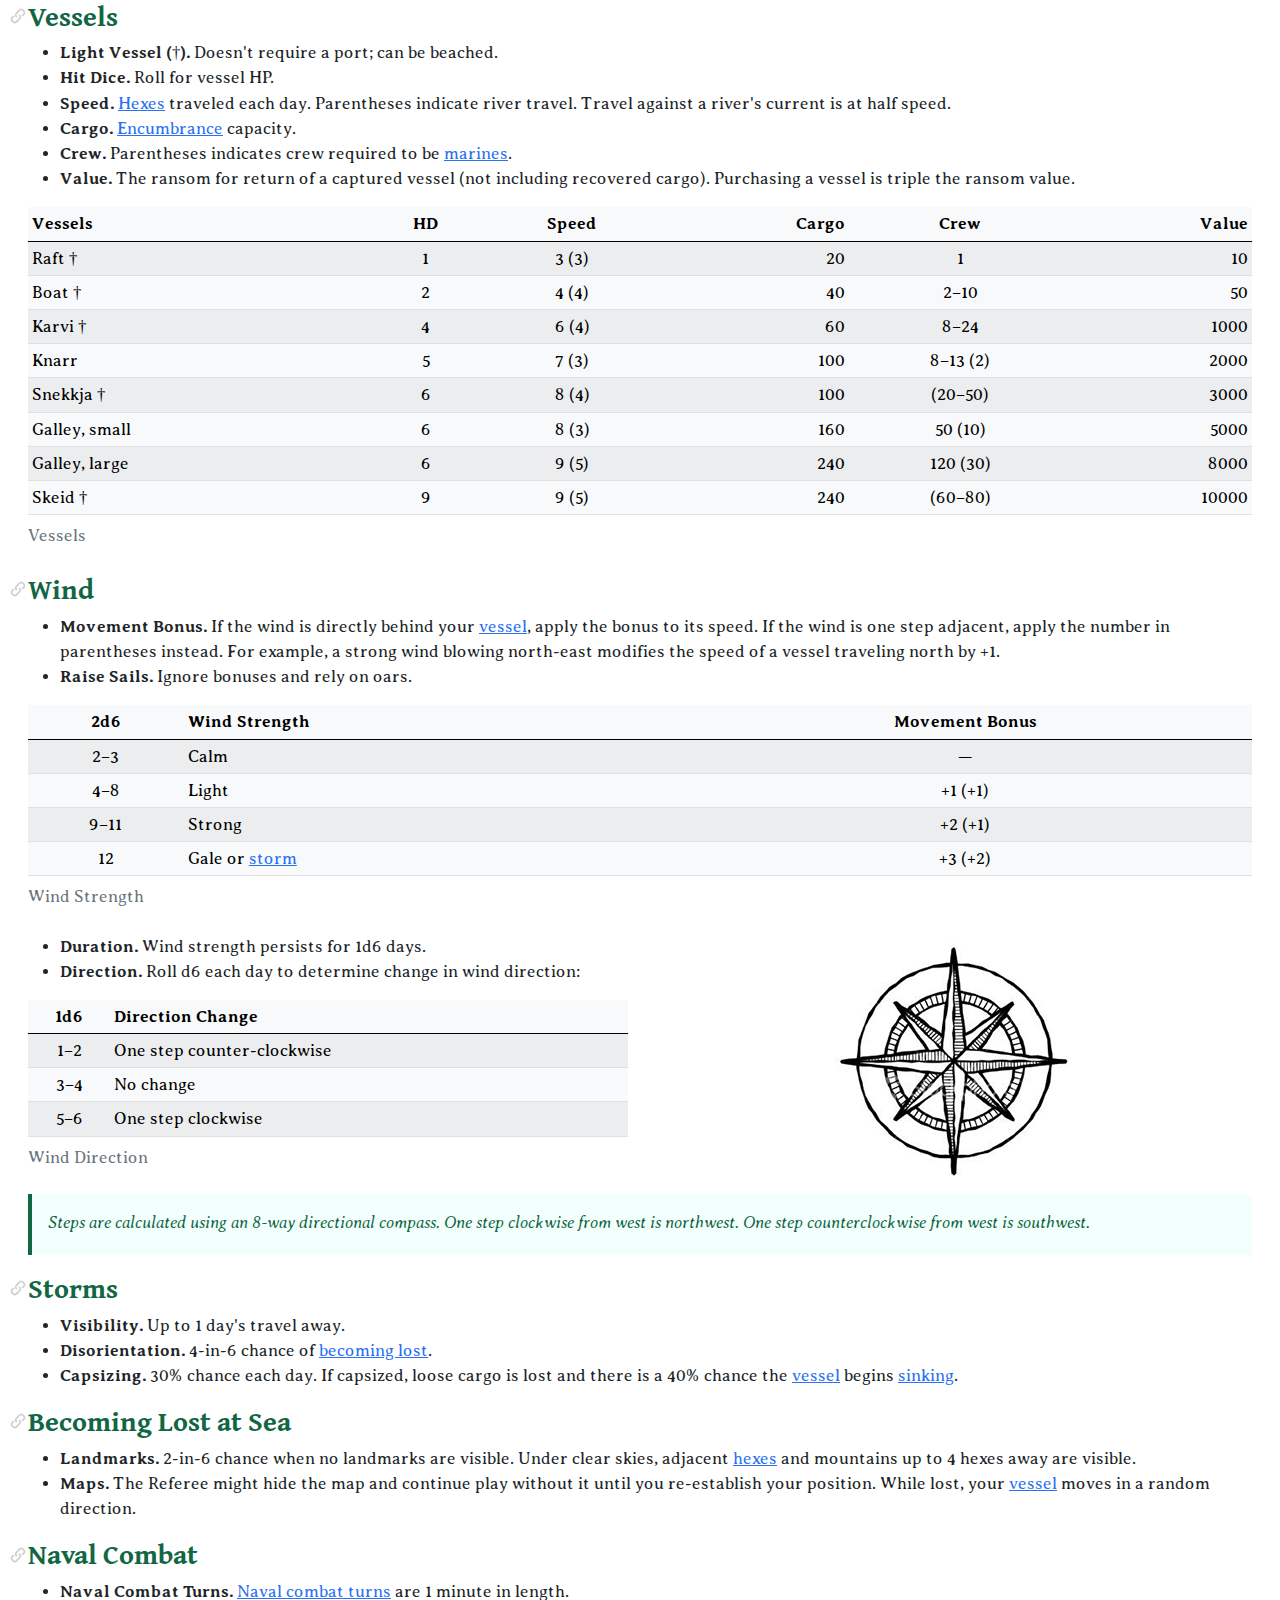
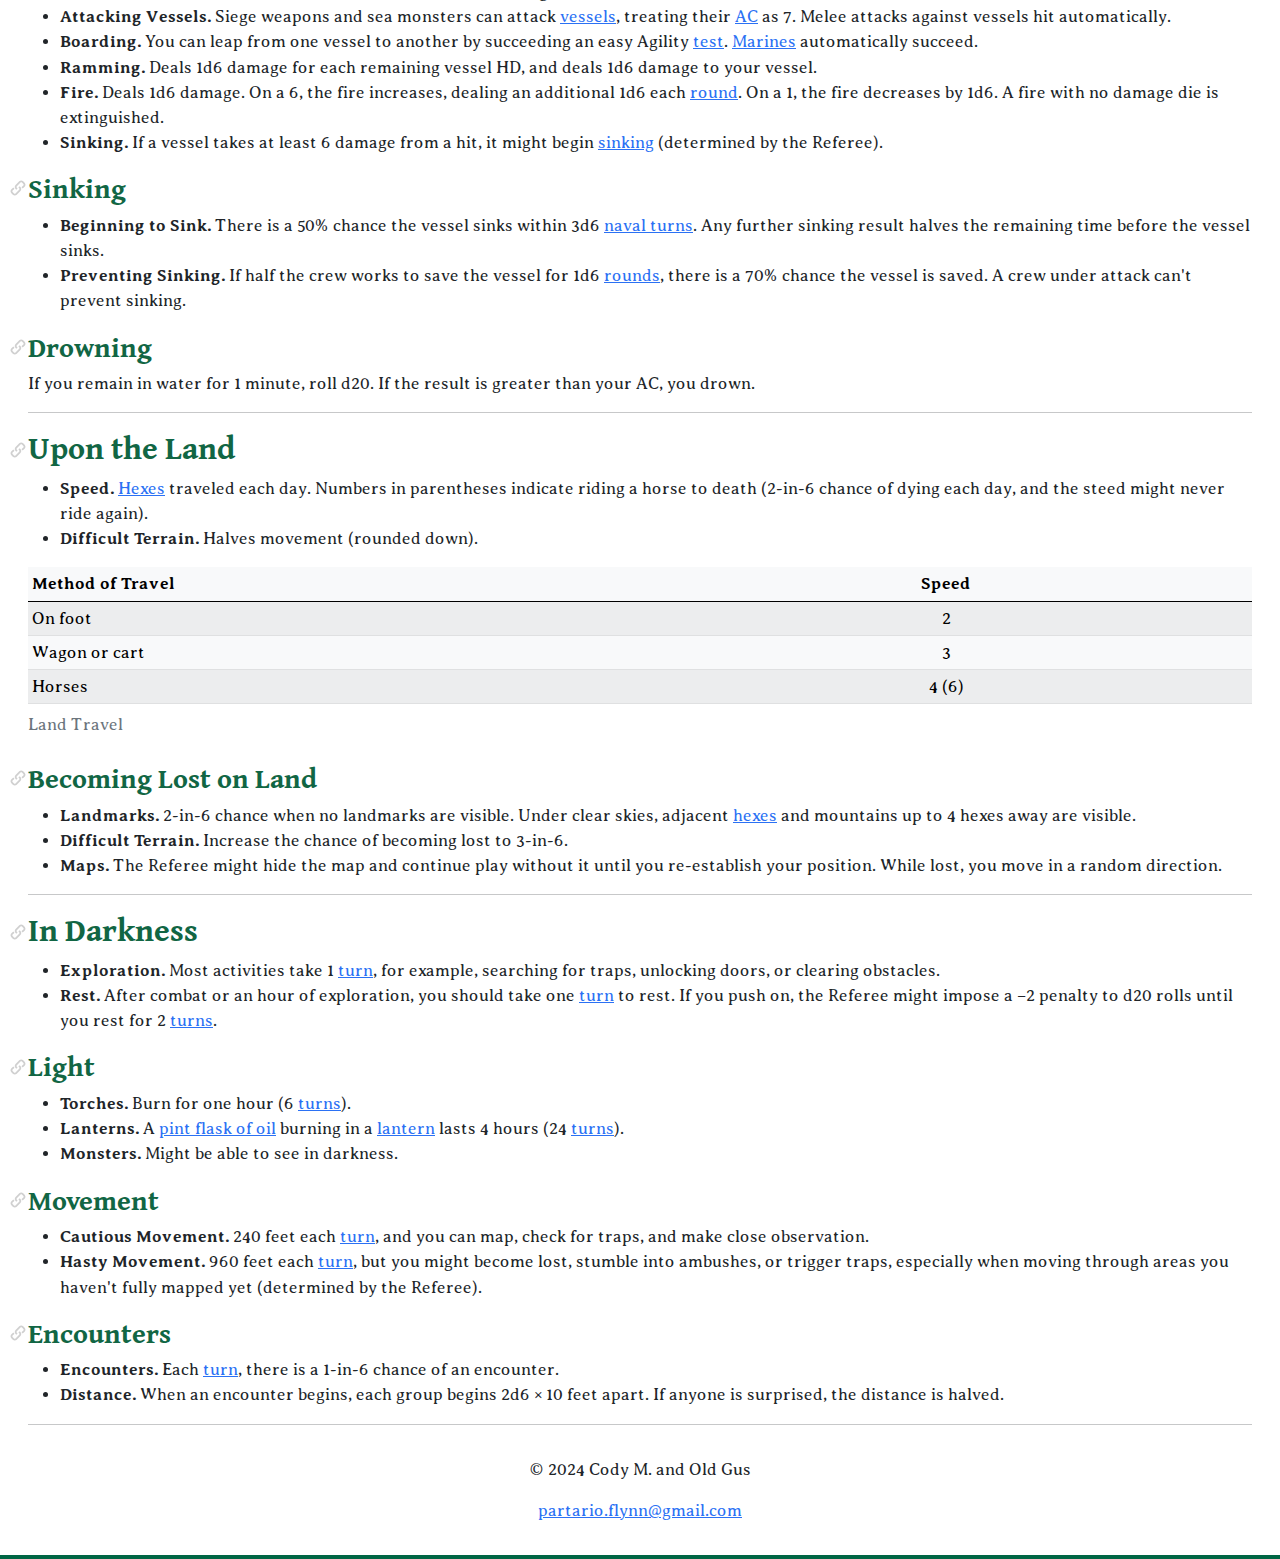
==== commit ae2f7825: "add quote, add PDF bookmarks" ====
--- a/index.html
+++ b/index.html
@@ -87,7 +87,7 @@
 	Wolves Upon the Coast
 	<span class="wutc-subtitle">The Unofficial Player's Guide</span>
 </h1>
-<p class="small text-center">version 1.00a (2024-05-29)</p>
+<p class="small text-center">version 1.00c (2024-05-31)</p>
 <ul class="list-inline text-center">
 	<li class="list-inline-item"><a class="btn btn-light mt-1 mb-1 theme-light border text-white" href="wutc-upg.pdf">PDF</a></li>
 	<li class="list-inline-item"><a class="btn btn-light mt-1 mb-1 theme-light border text-white" href="wutc-upg-character-sheet.pdf">PDF Character Sheet</a></li>
@@ -199,7 +199,7 @@
 	</tbody>
 </table></div>
 <ul>
-	<li><strong>Exploding (<span class="wutc-symbol">*</span>).</strong> If you roll d6 on a damage die, roll another d6 and add it to the total damage.</li>
+	<li><strong>Exploding (<span class="wutc-symbol">*</span>).</strong> If you roll 6 on a damage die, roll another d6 and add it to the total damage.</li>
 	<li><strong>Reach (<span class="wutc-symbol">&dagger;</span>).</strong> You can <a href="#combat">attack</a> from behind another creature.</li>
 	<li><strong>Riposte.</strong> If an <a href="#combat">attack</a> roll against you is less than 8 (not counting your AC), you can immediately counter-attack. The number in parentheses indicates how many times you can do this each <a href="#timekeeping">round</a>.</li>
 	<li><strong>Two-Handed (<span class="wutc-symbol">&ddagger;</span>).</strong> <a href="#combat">Attacking</a> requires two hands.</li>
@@ -1253,6 +1253,14 @@
 		</tr>
 	</tbody>
 </table></div>
+<hr>
+
+<p class="wutc-quote">
+	<span class="d-block">There's always a better choice than cowardice, </span>
+	<span class="d-block">if you have business to take care of. </span>
+	<span class="d-block">One day long ago my life was already shaped, </span>
+	<span class="d-block">and my fate was fixed.</span>
+</p>
 <hr>
 
 <h2 id="advancement">Advancement<a class="wutc-header-anchor" href="#advancement" title="Permalink" aria-hidden="true"></a></h2>
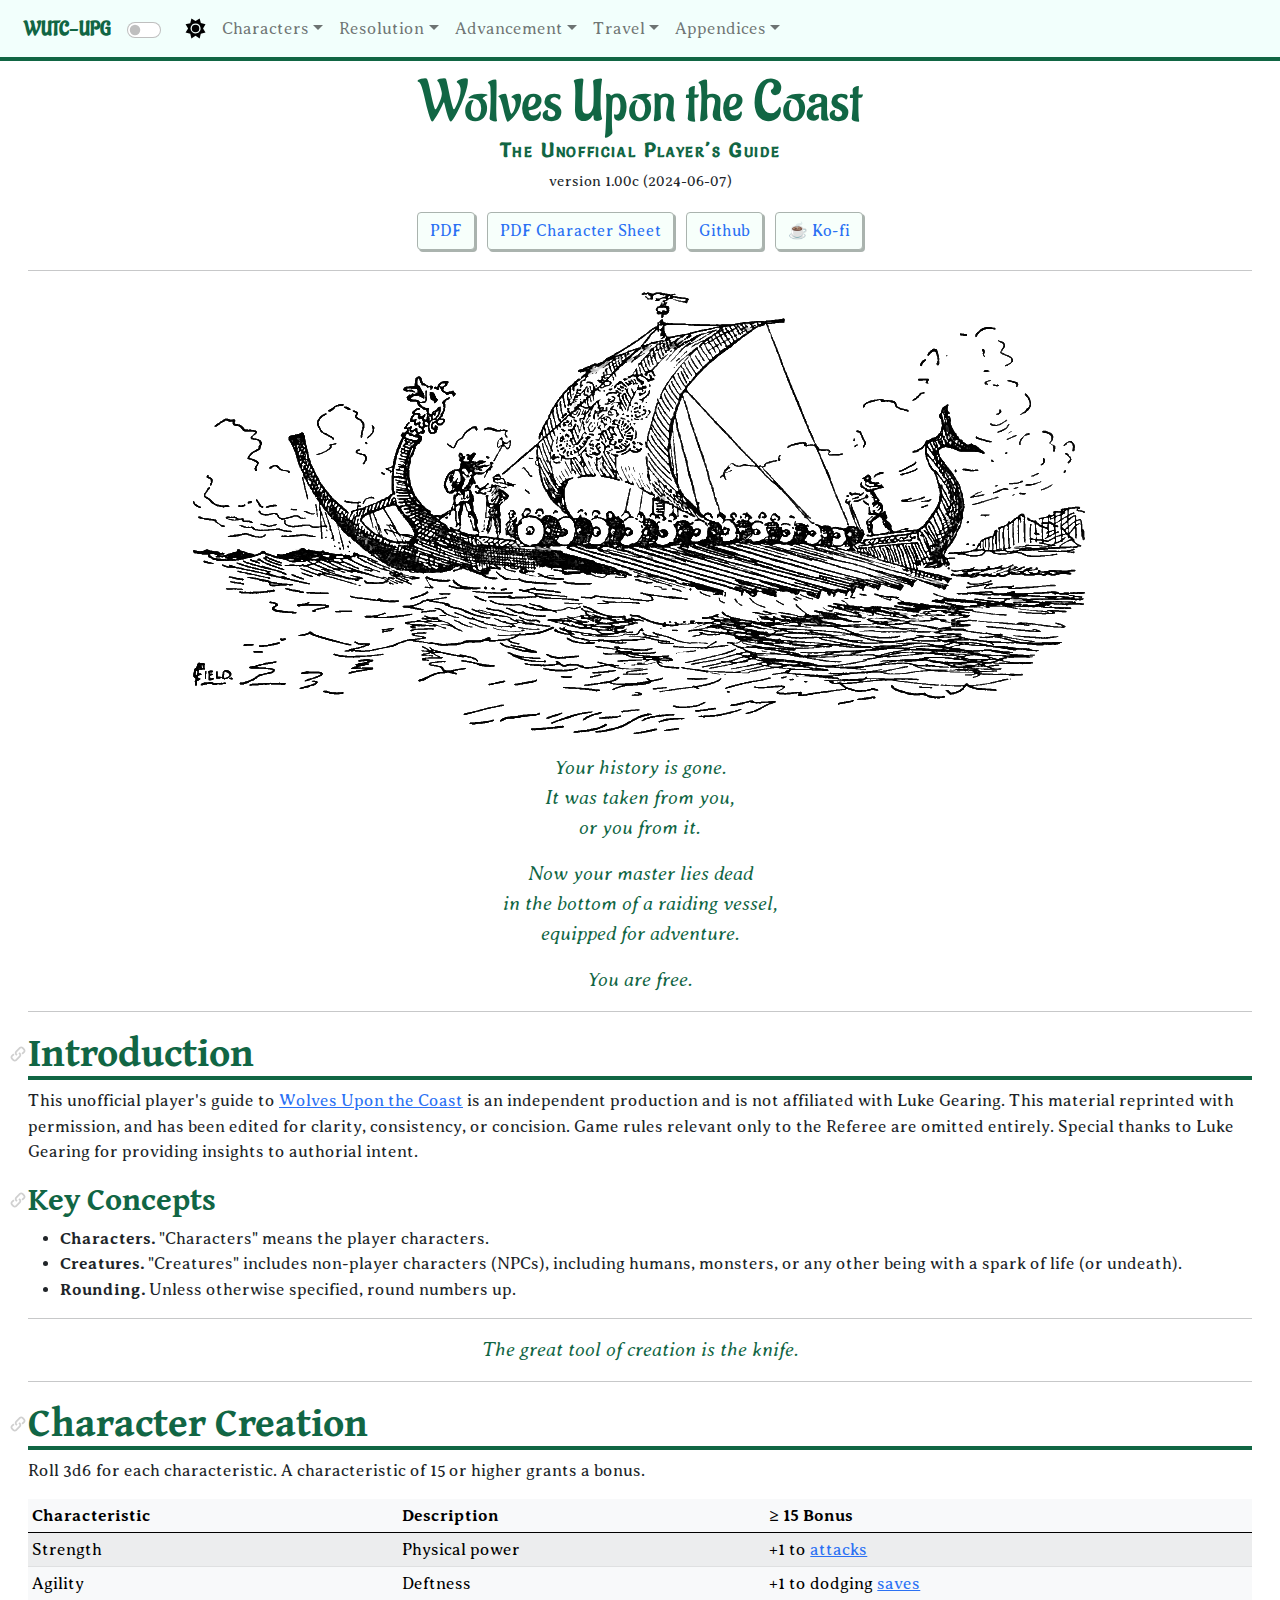
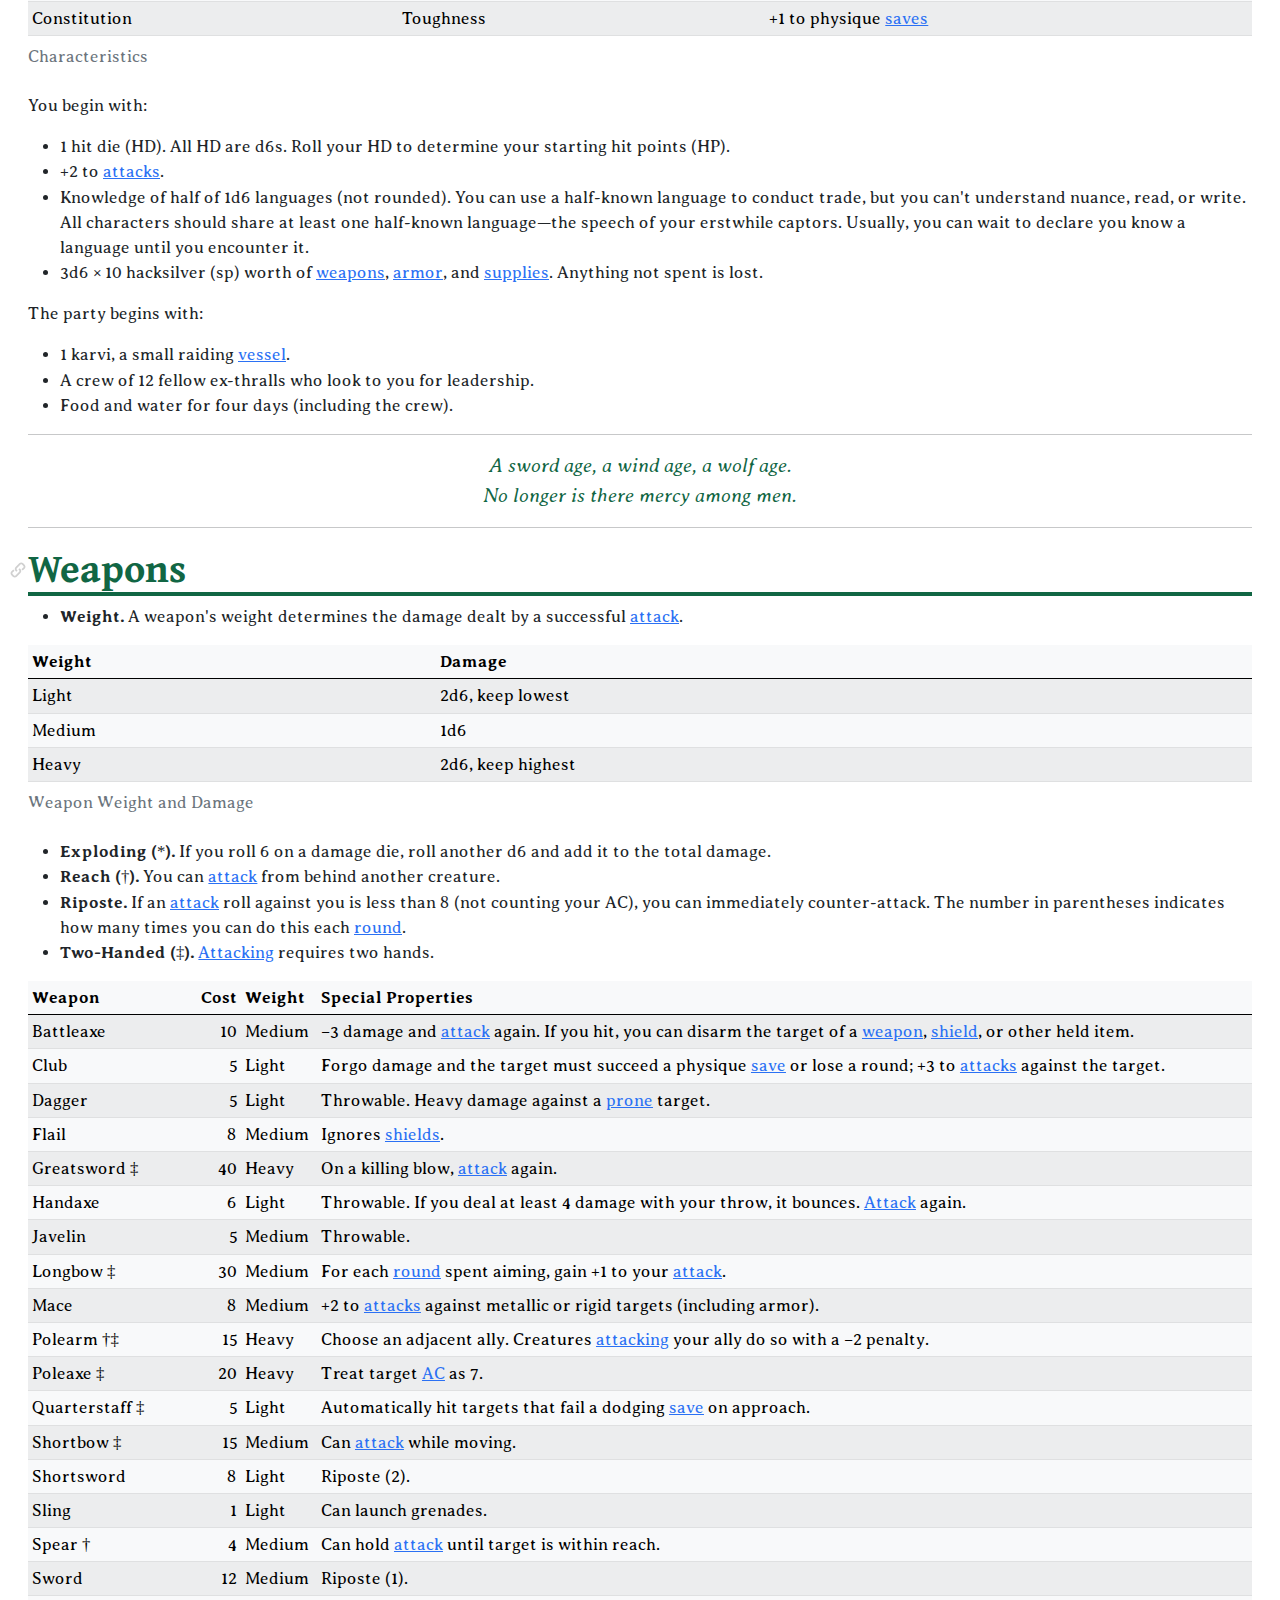
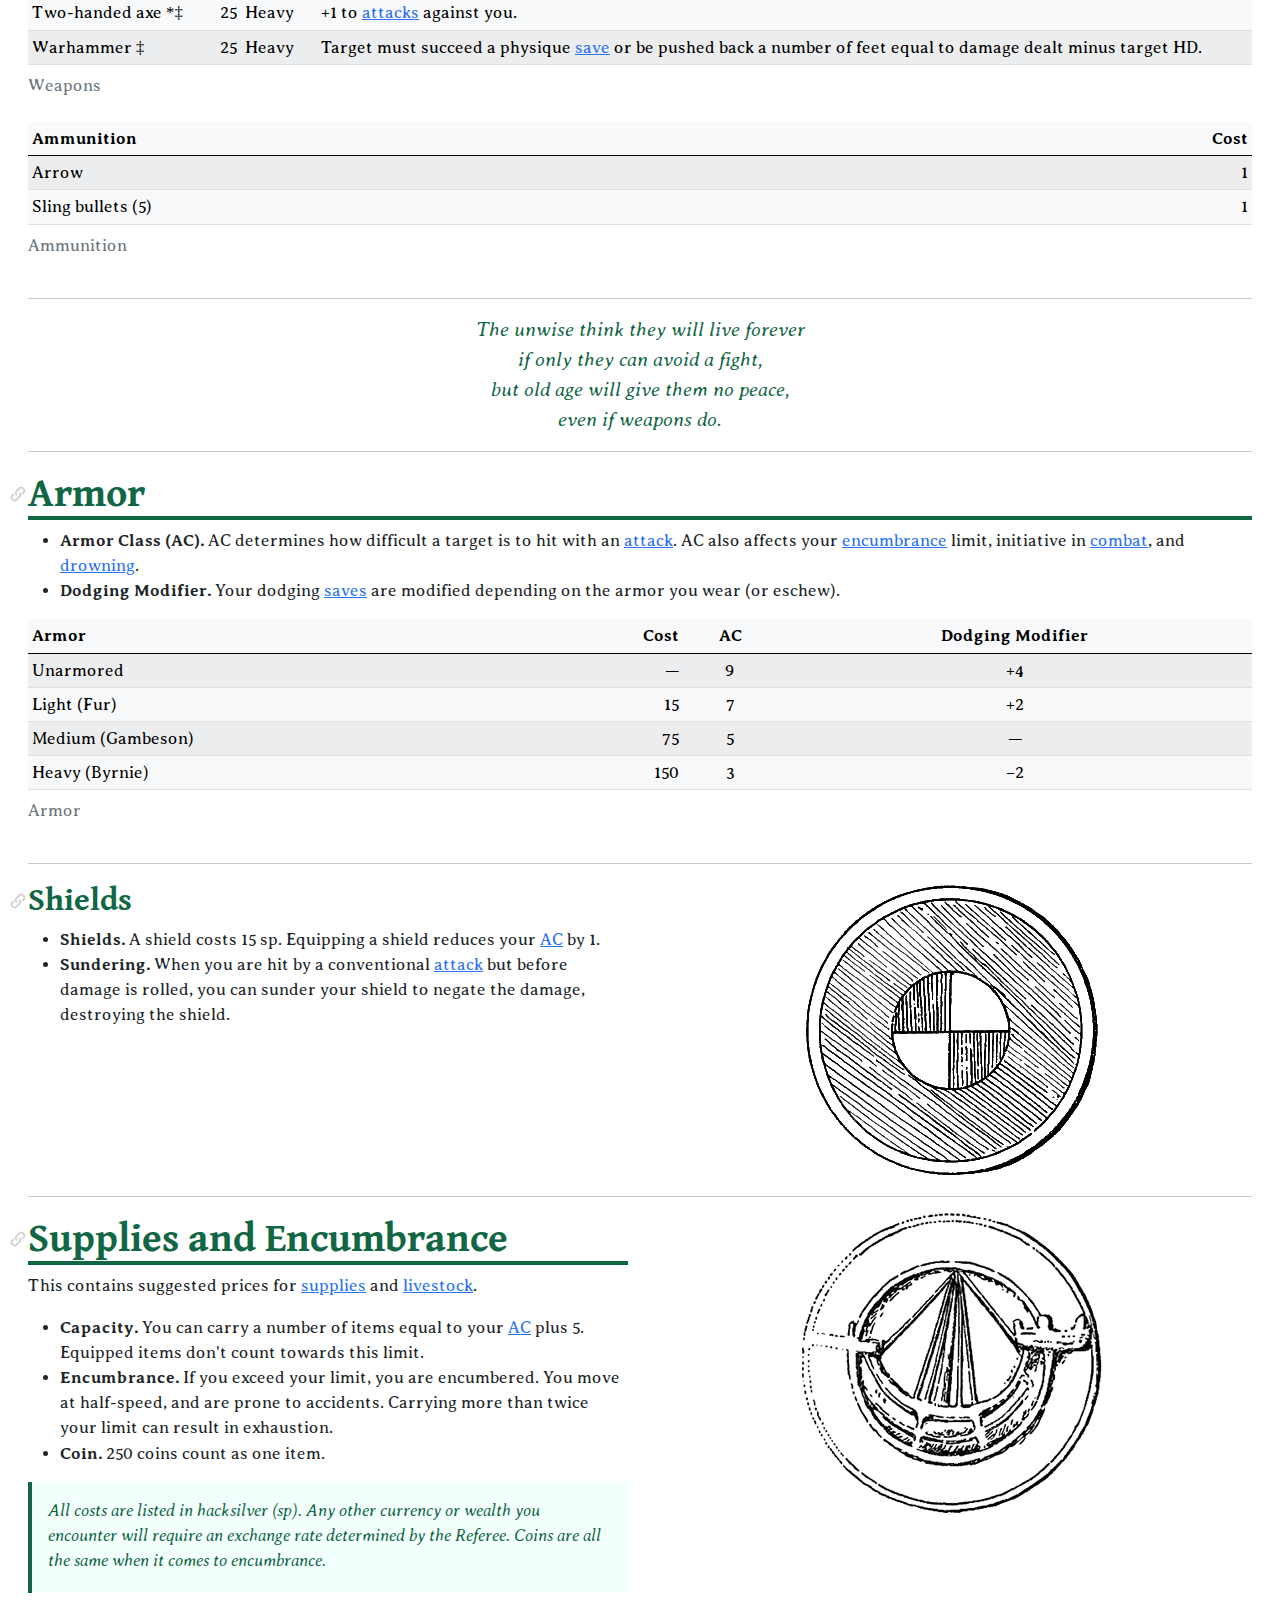
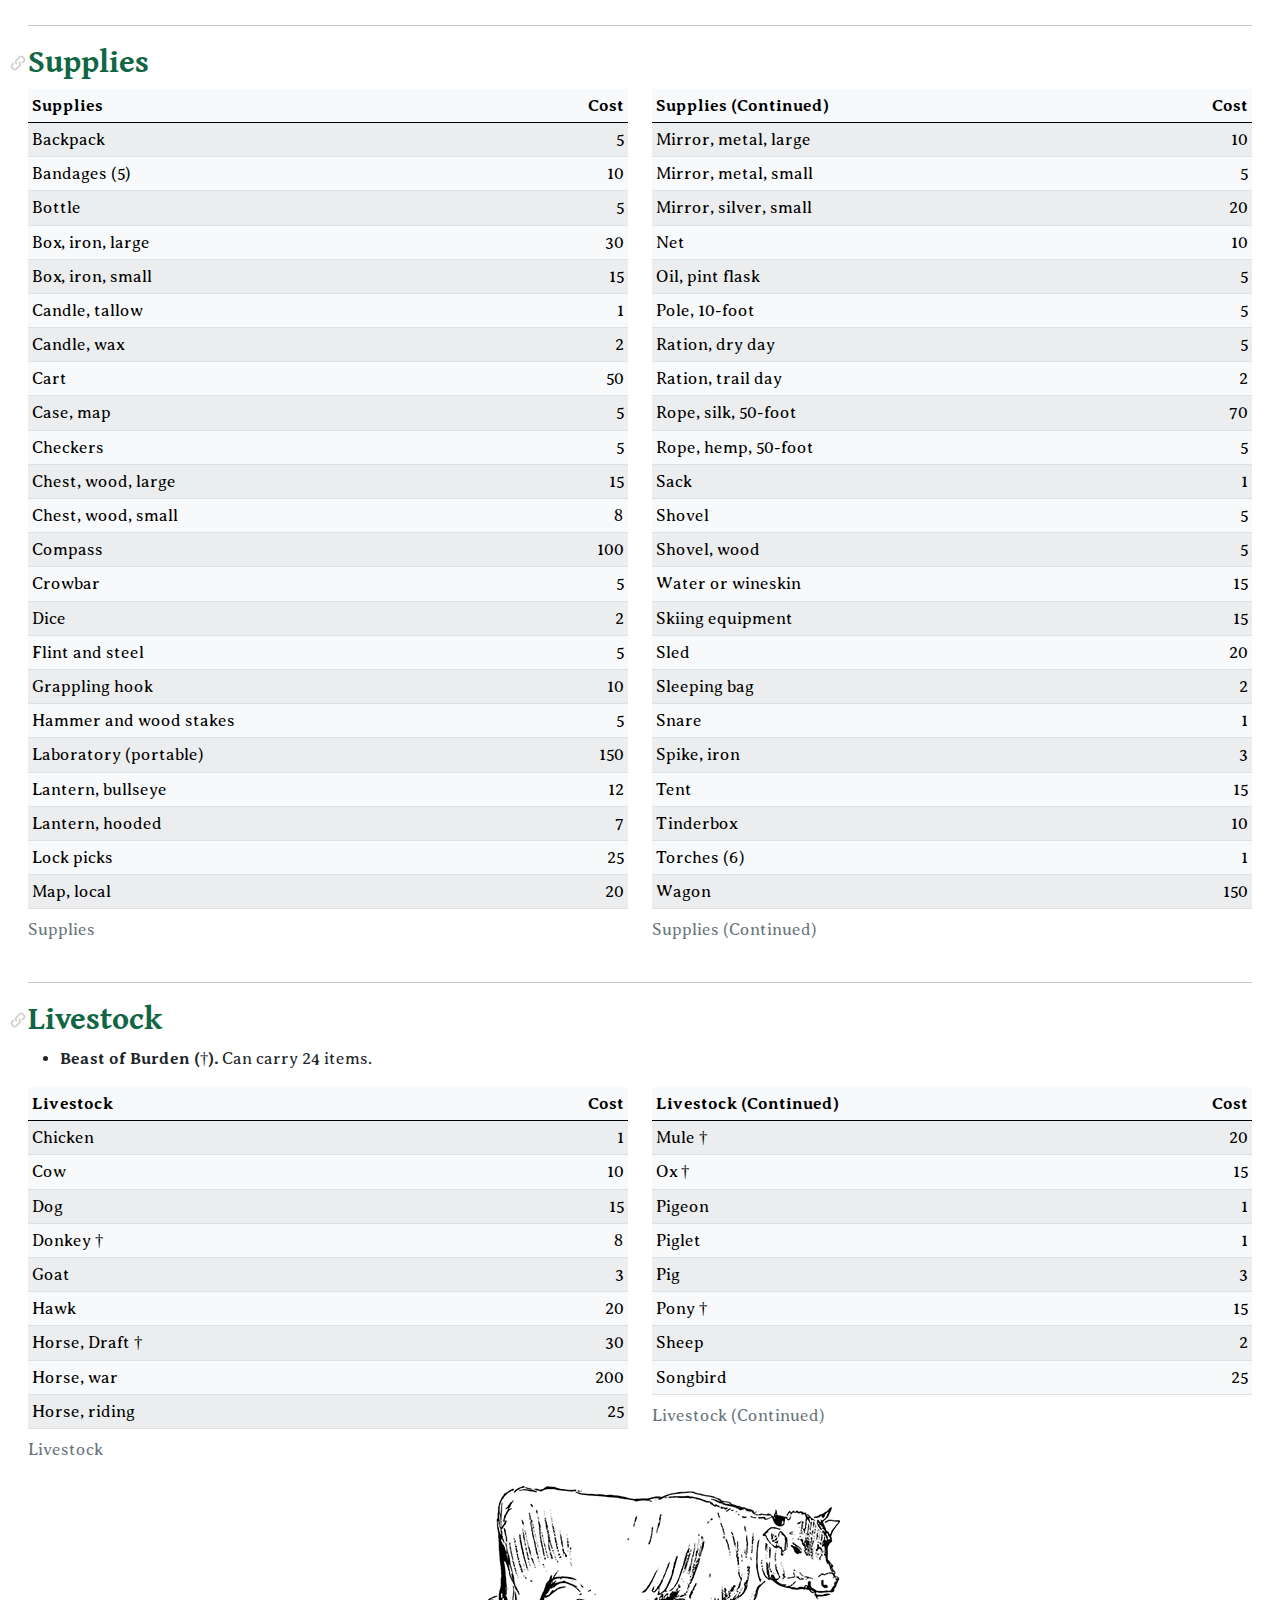
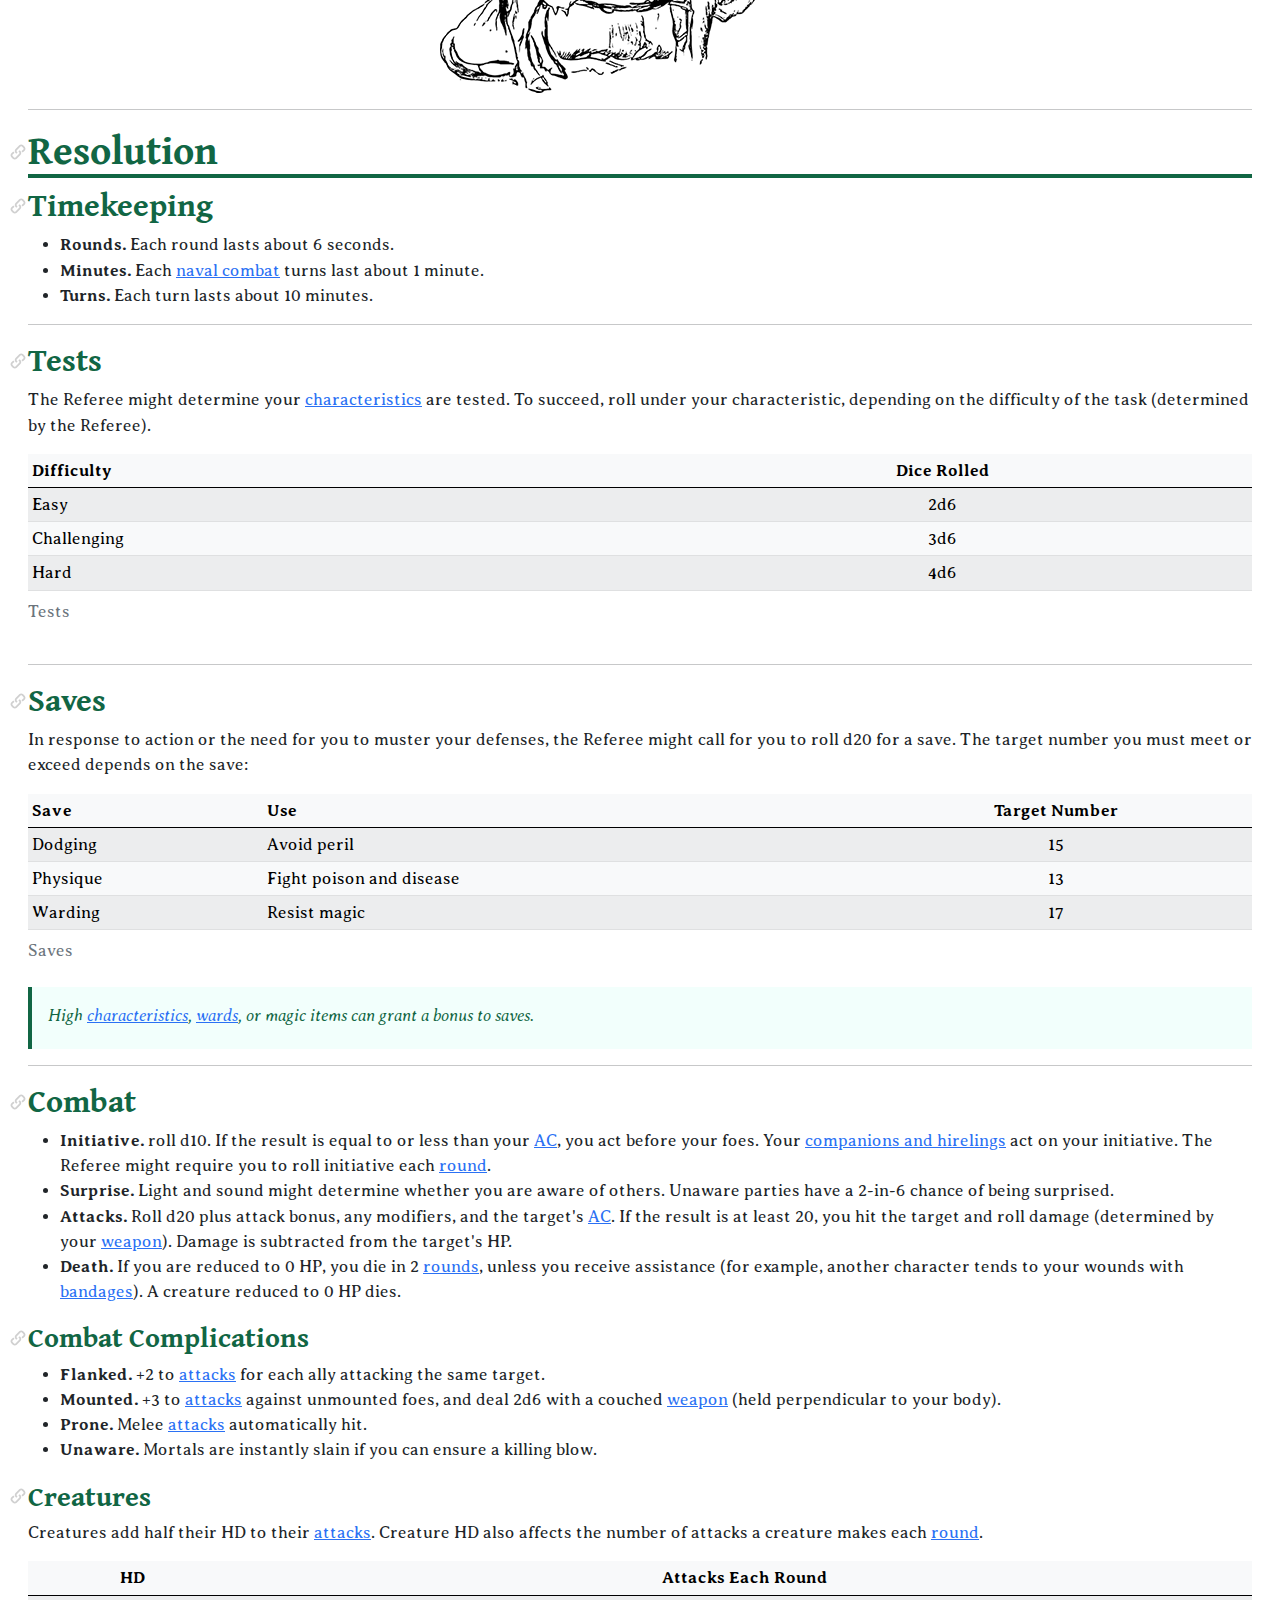
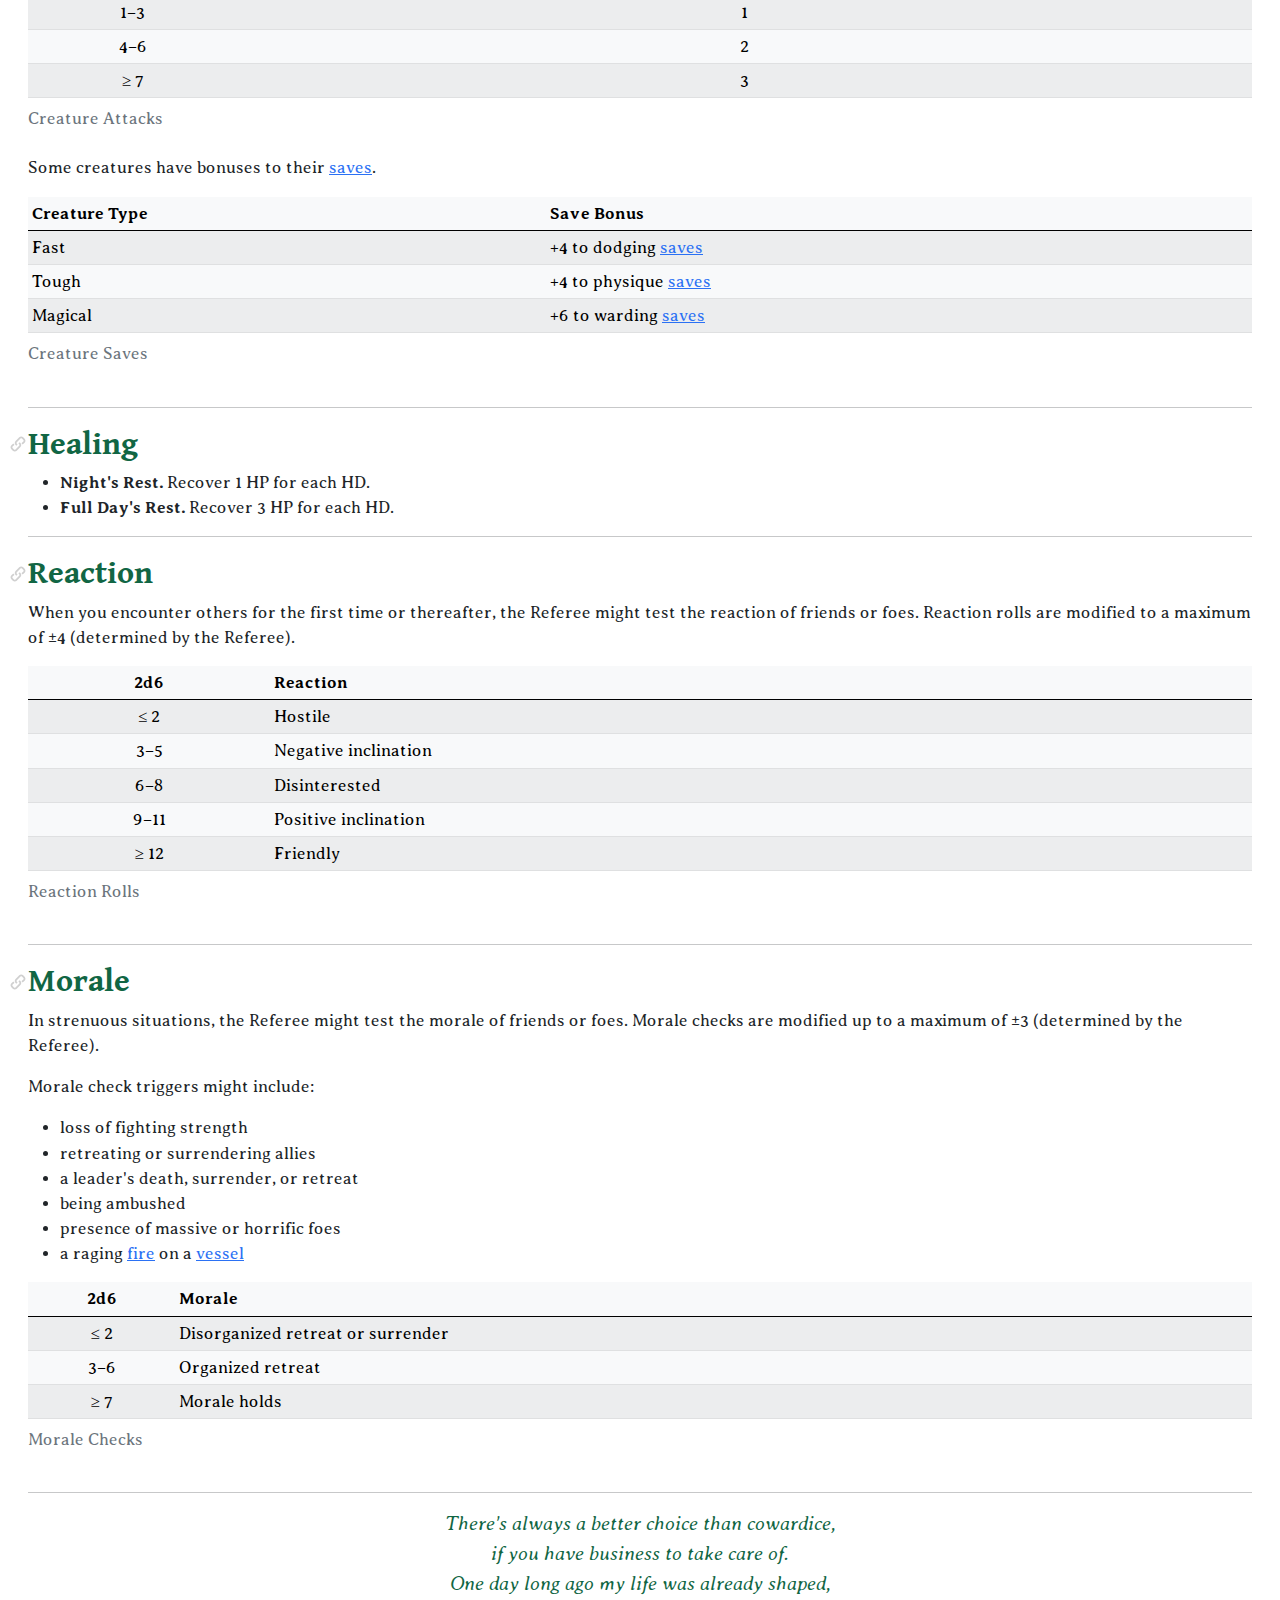
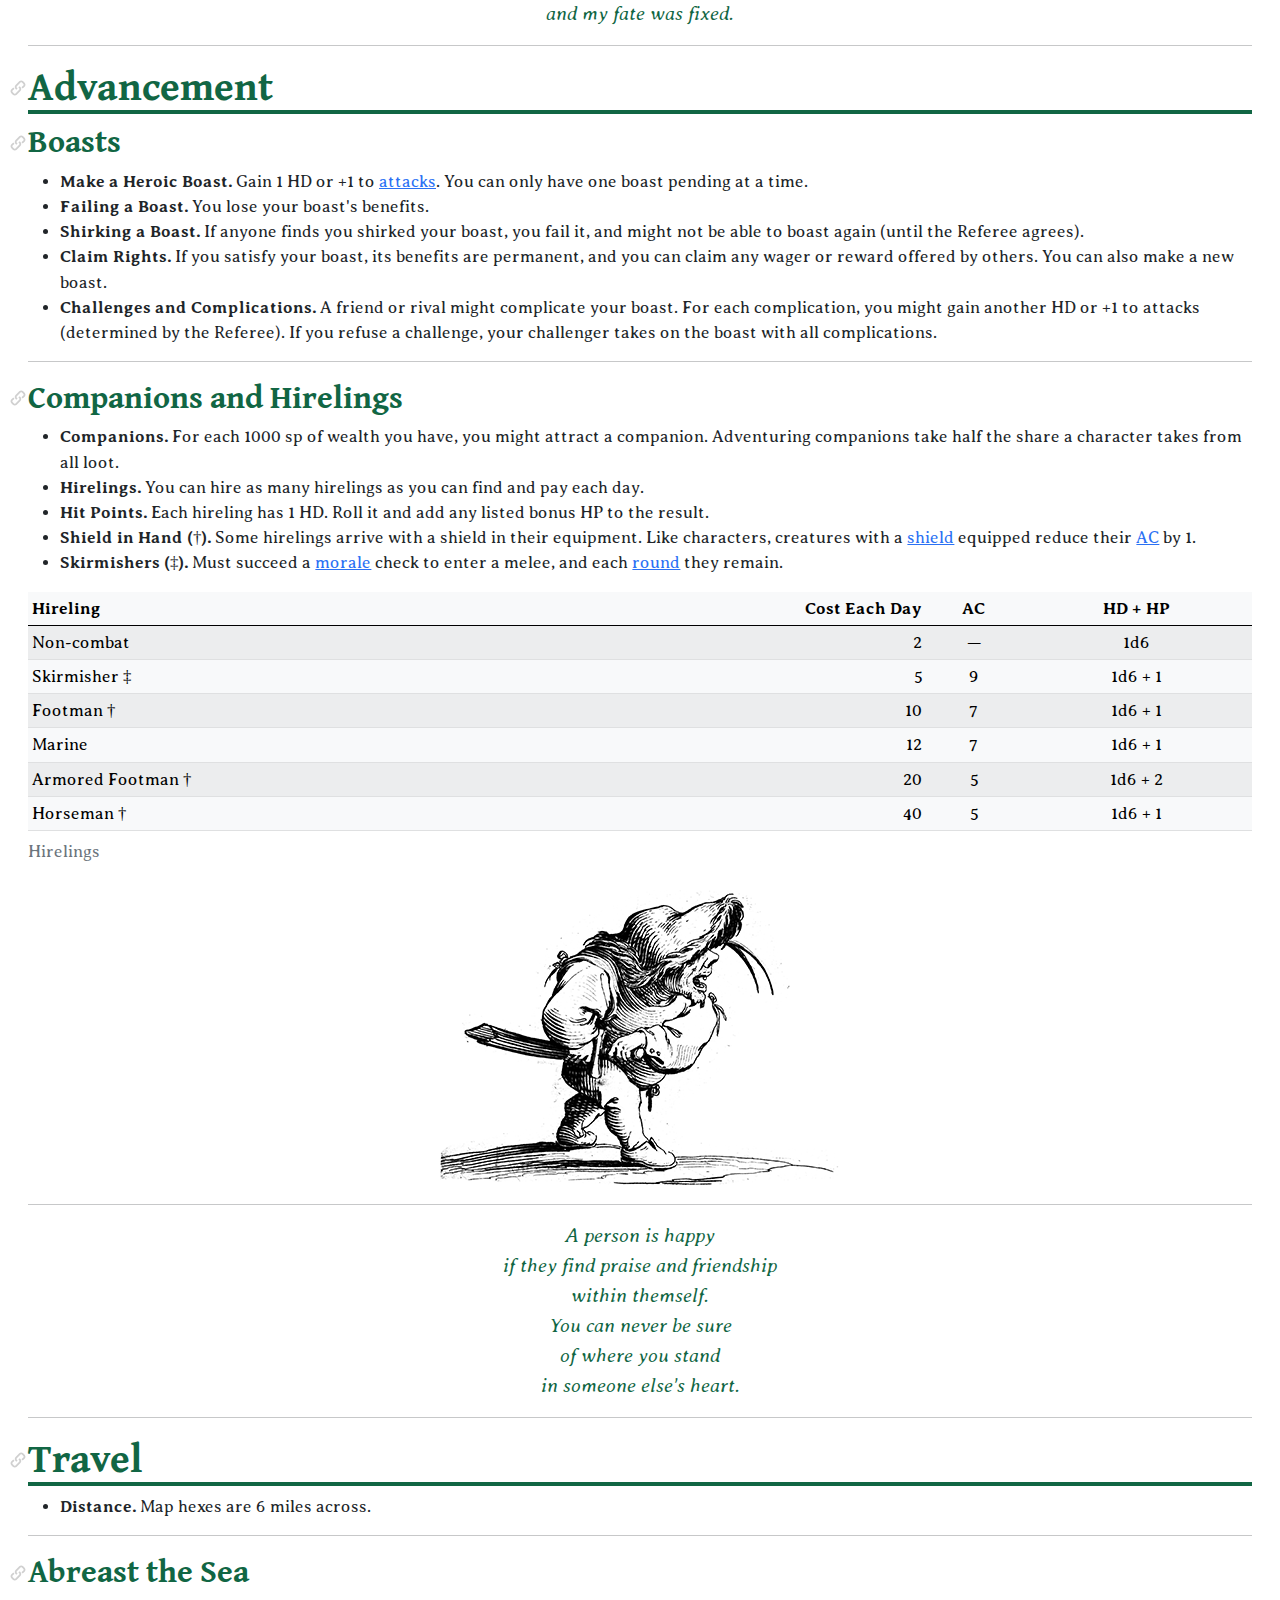
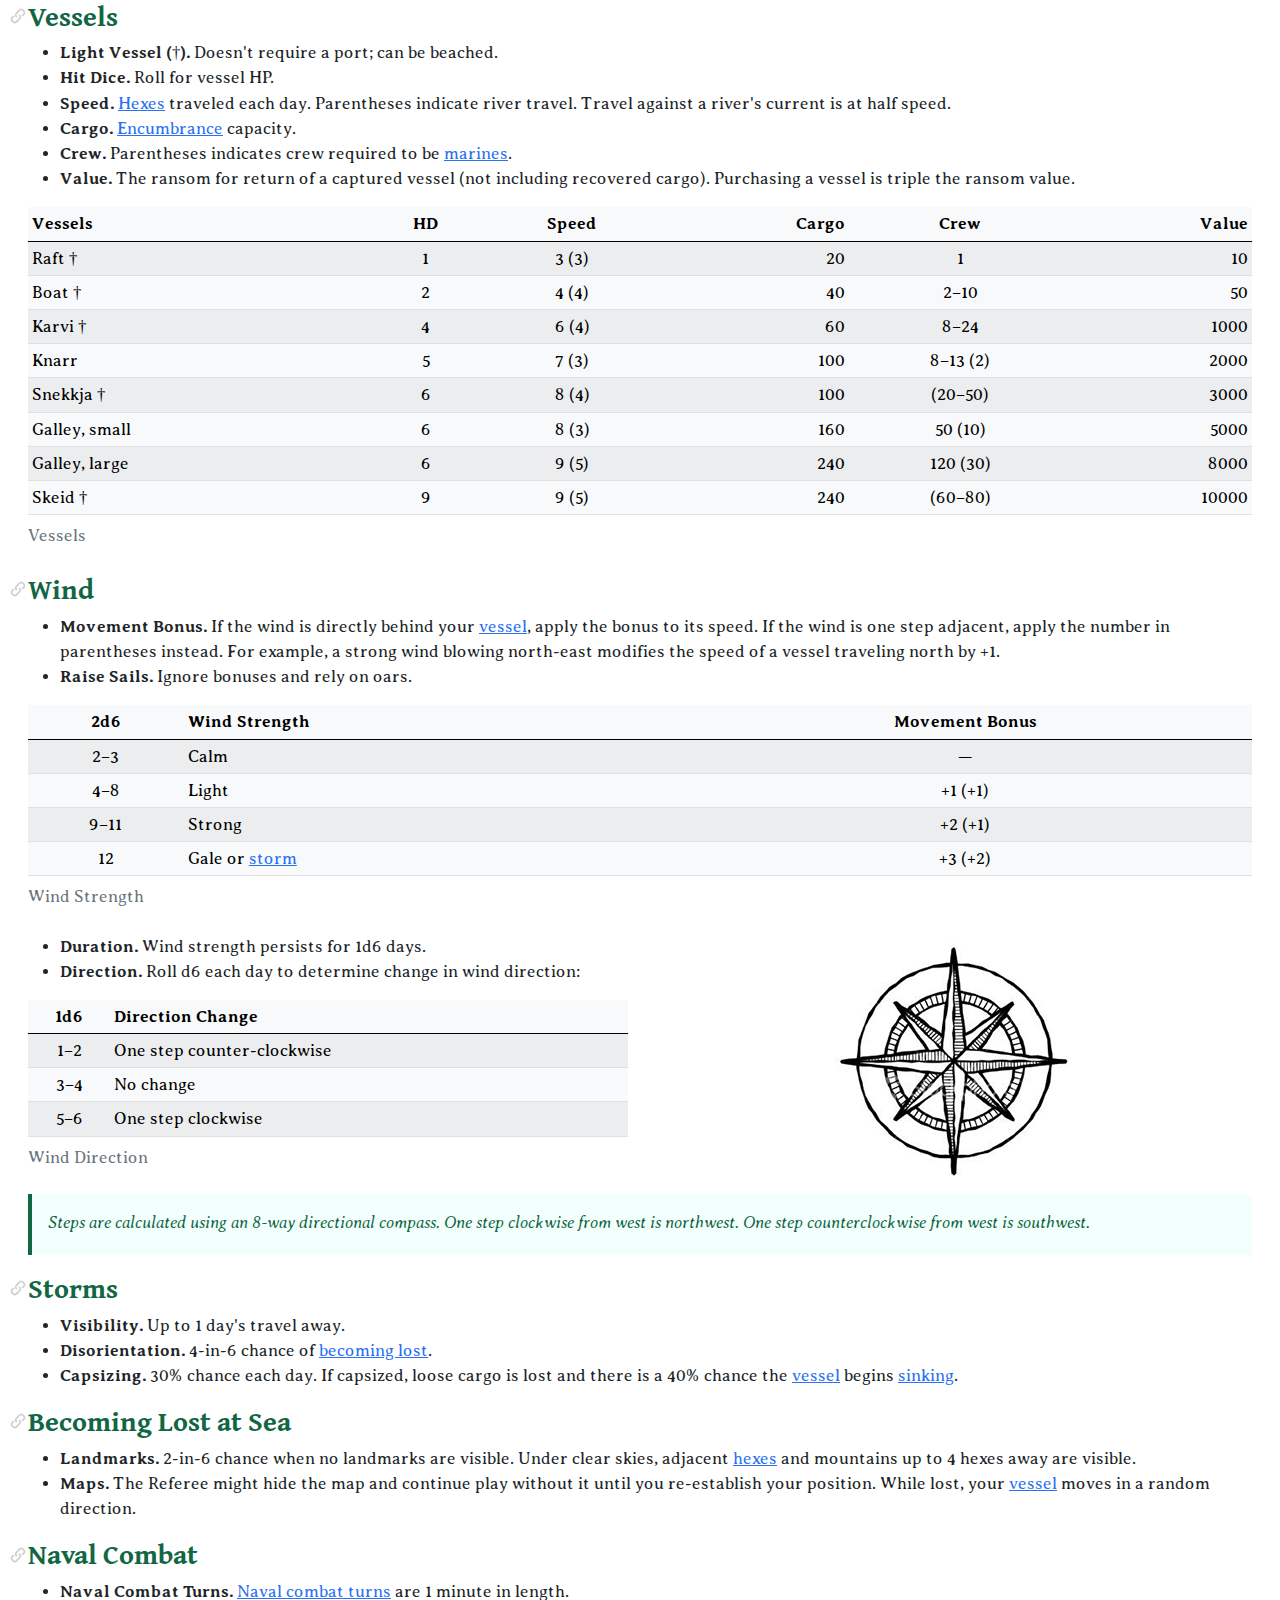
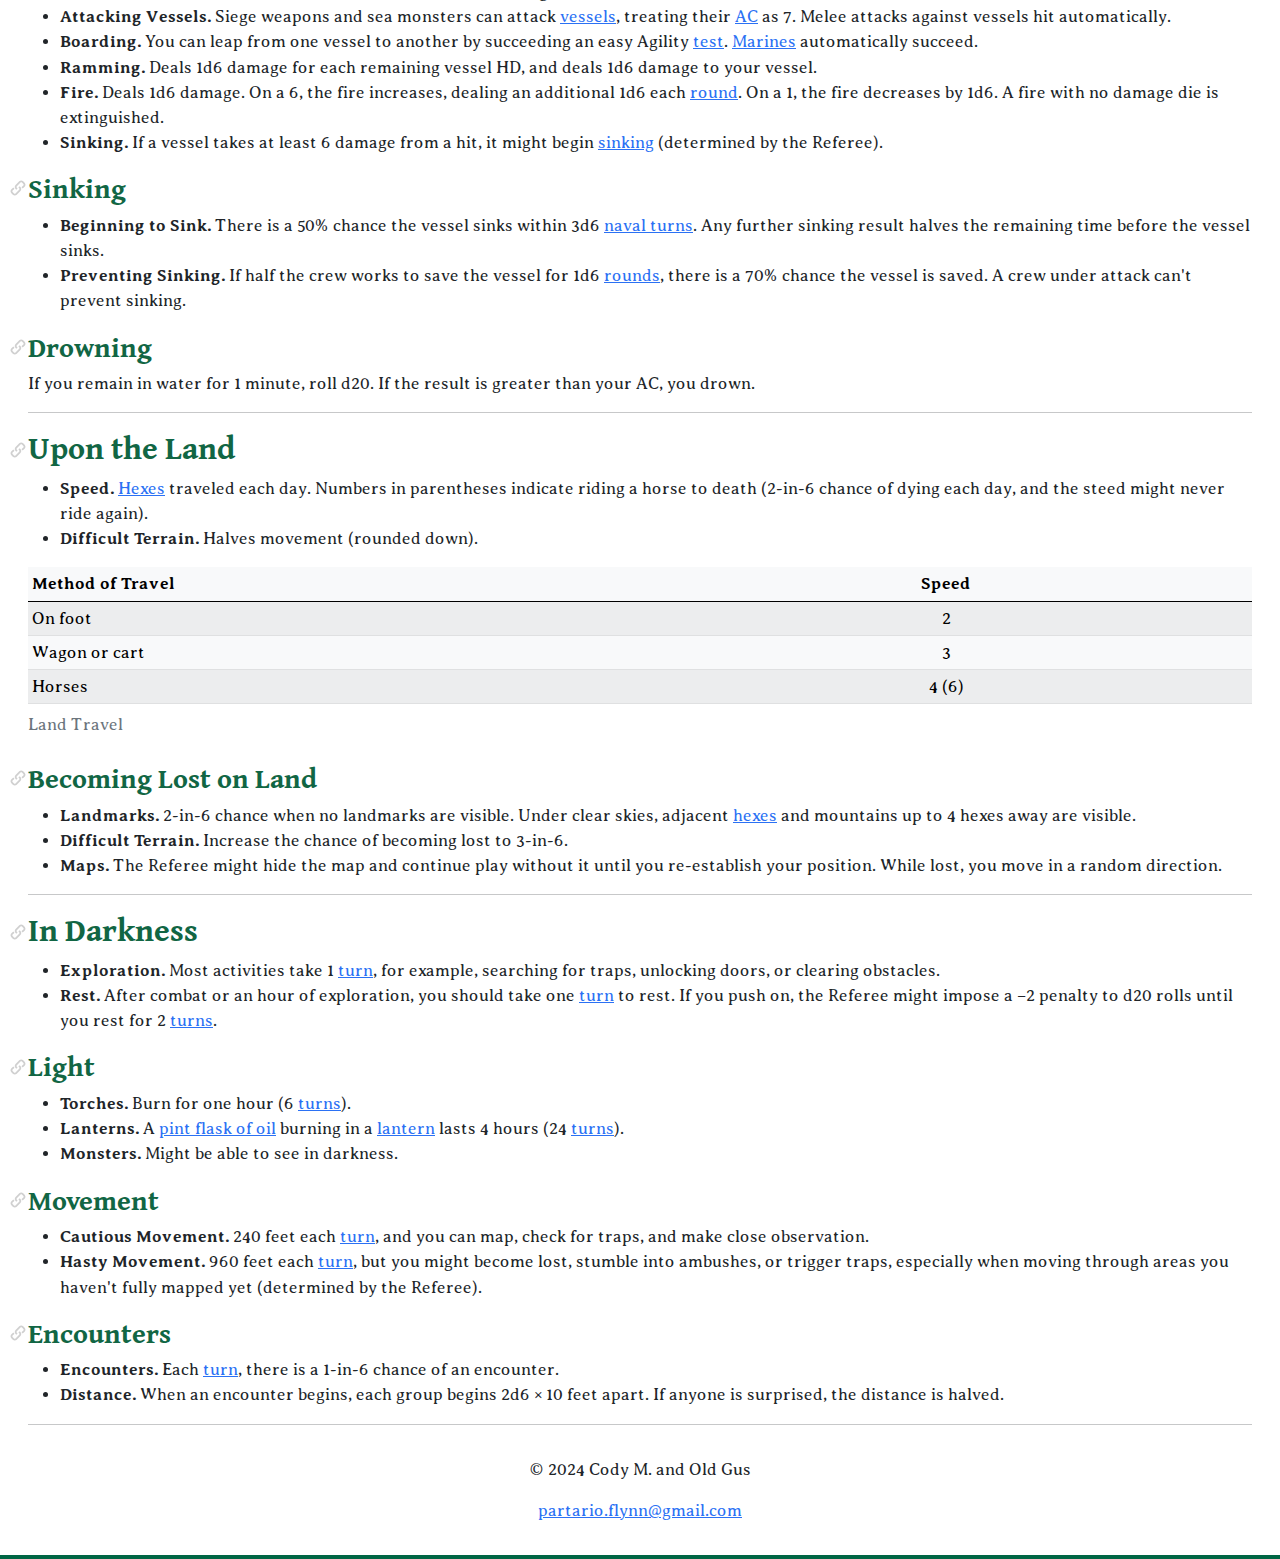
==== commit 1a8d6e10: "greatsword fix in PDF" ====
--- a/index.html
+++ b/index.html
@@ -87,7 +87,7 @@
 	Wolves Upon the Coast
 	<span class="wutc-subtitle">The Unofficial Player's Guide</span>
 </h1>
-<p class="small text-center">version 1.00c (2024-05-31)</p>
+<p class="small text-center">version 1.00c (2024-06-07)</p>
 <ul class="list-inline text-center">
 	<li class="list-inline-item"><a class="btn btn-light mt-1 mb-1 theme-light border text-white" href="wutc-upg.pdf">PDF</a></li>
 	<li class="list-inline-item"><a class="btn btn-light mt-1 mb-1 theme-light border text-white" href="wutc-upg-character-sheet.pdf">PDF Character Sheet</a></li>
